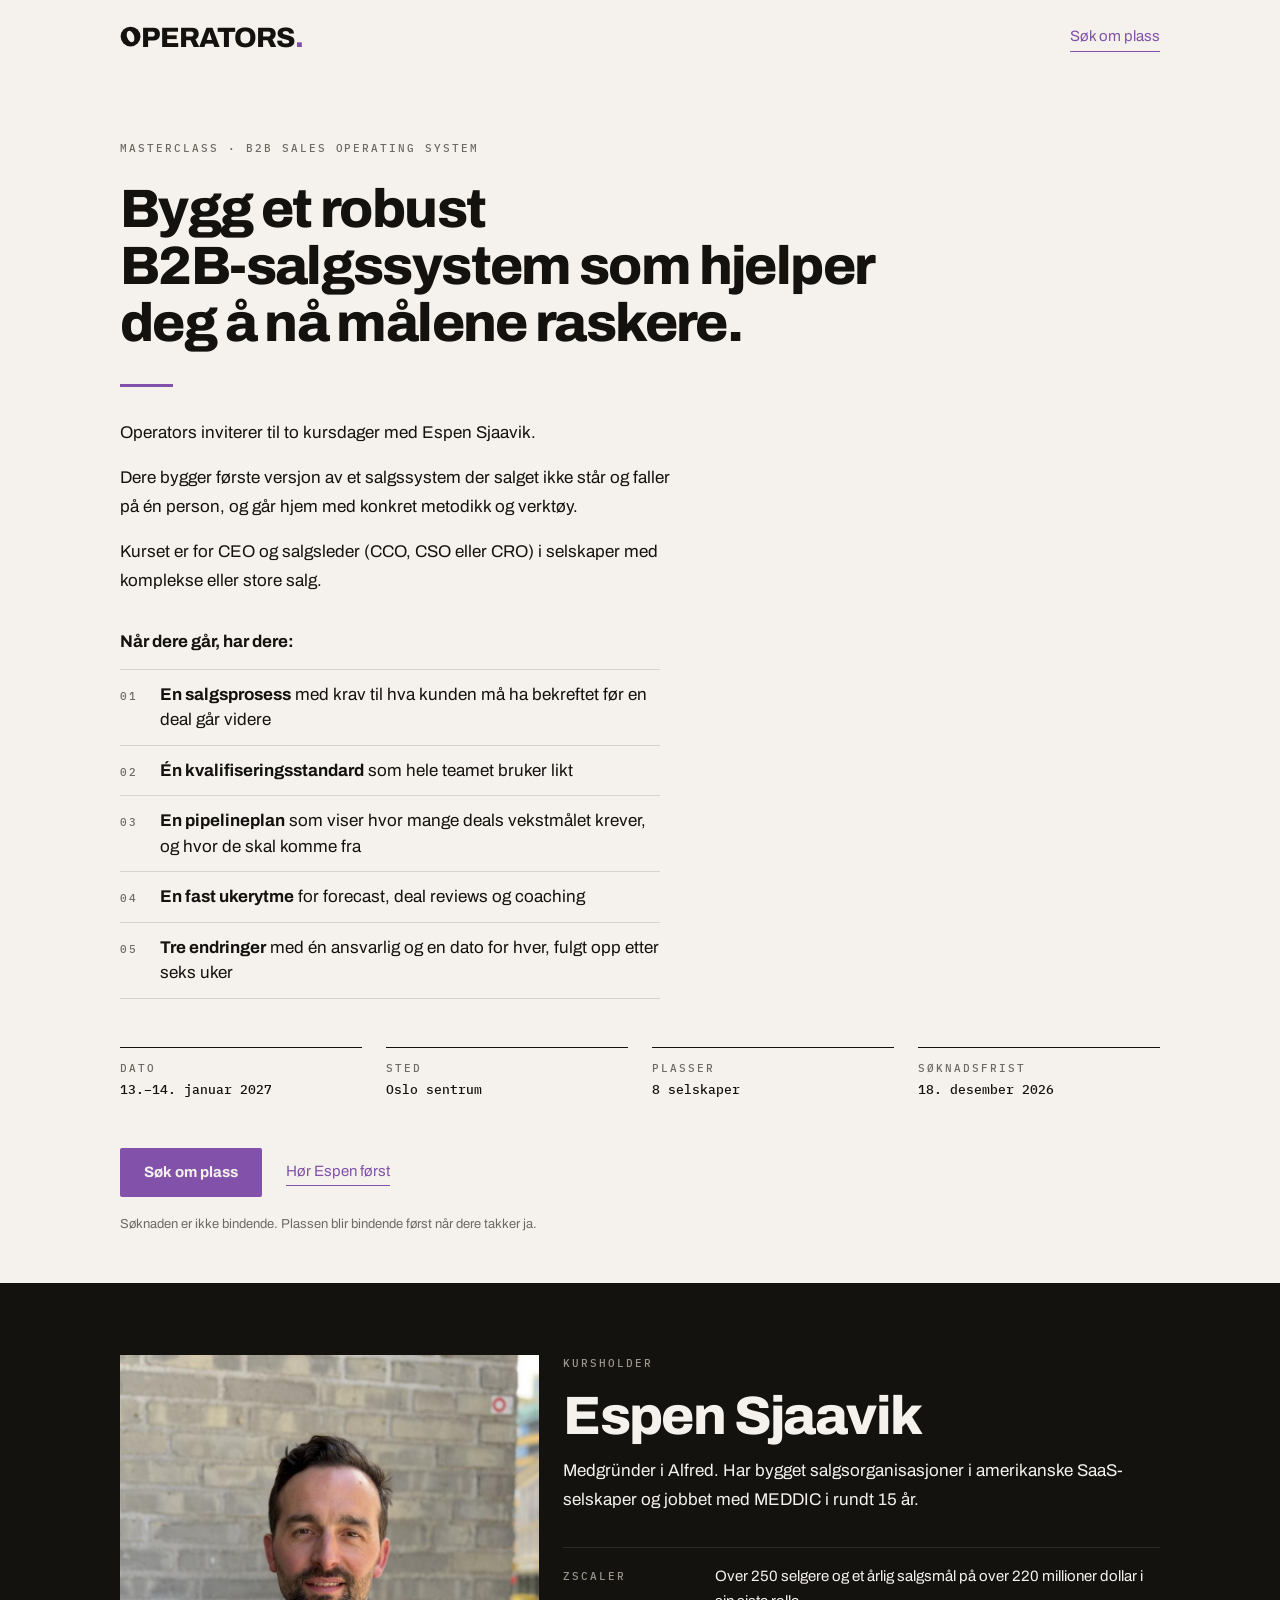
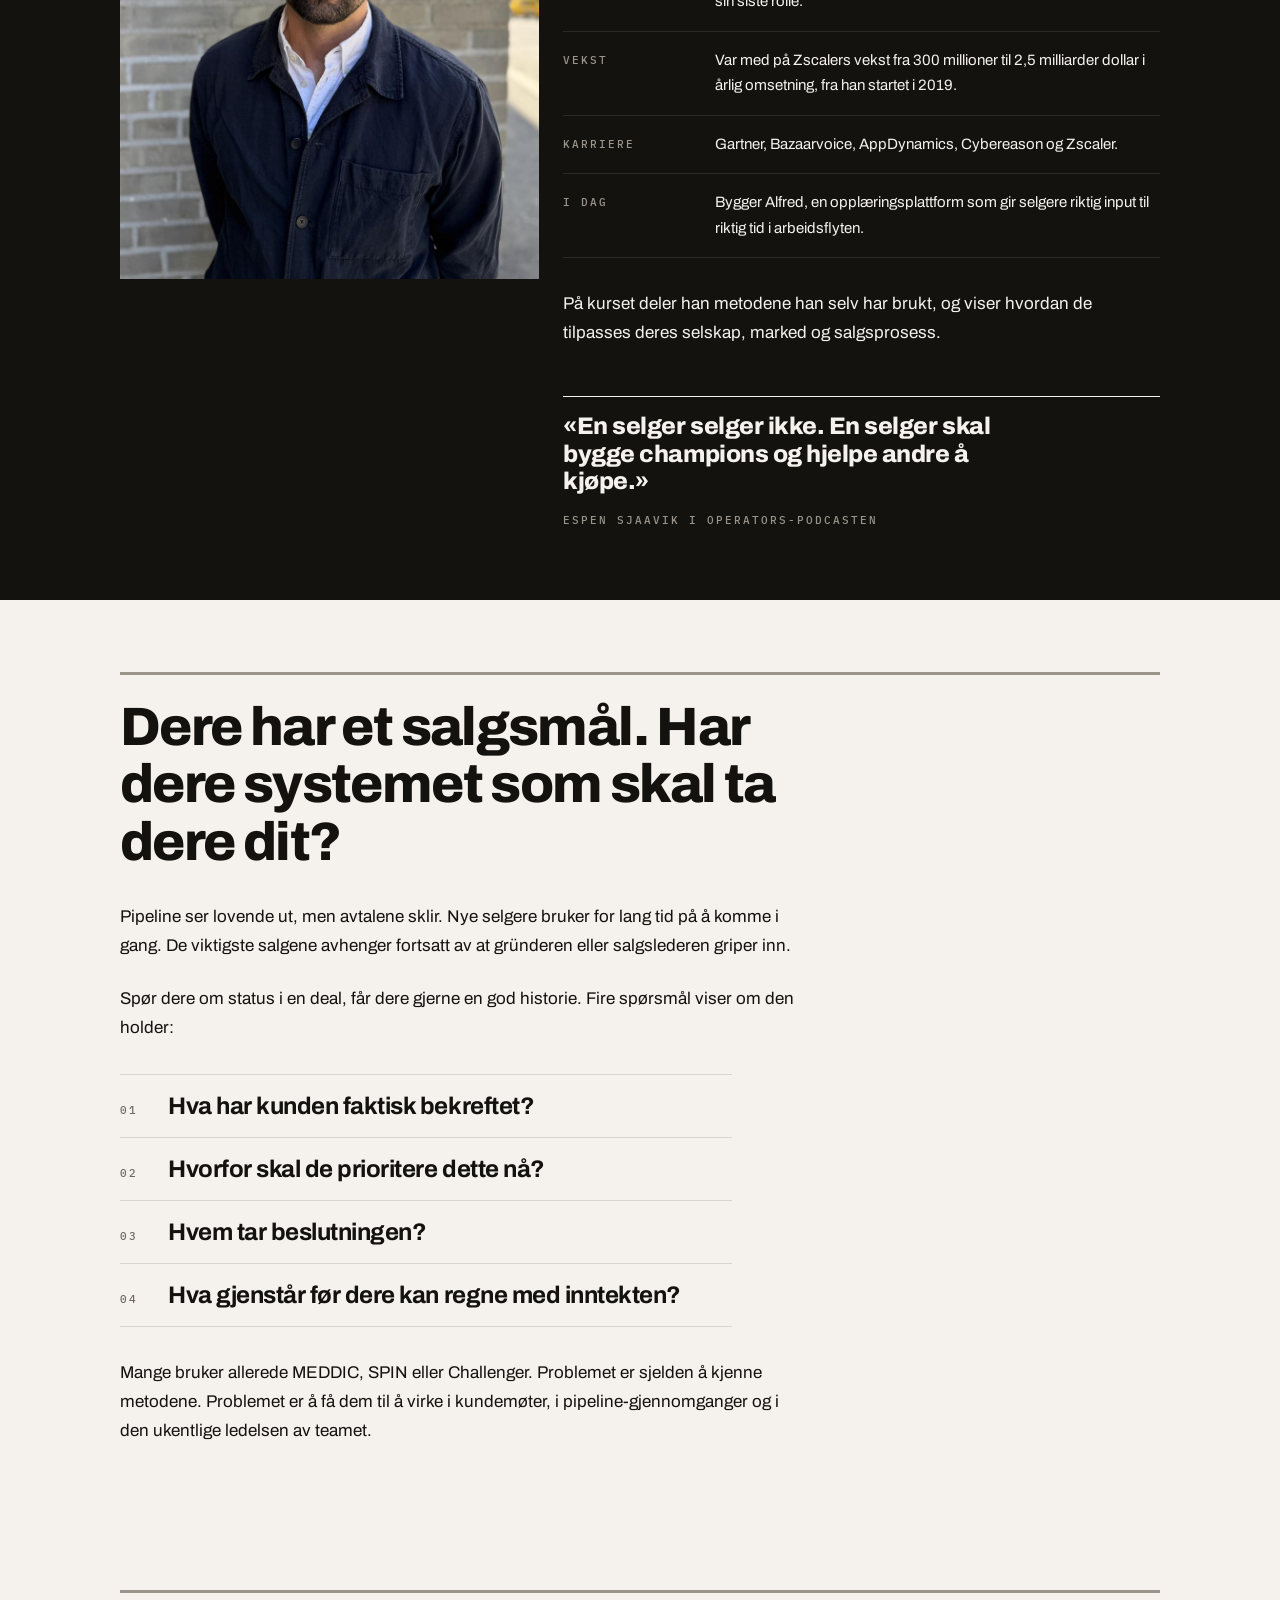
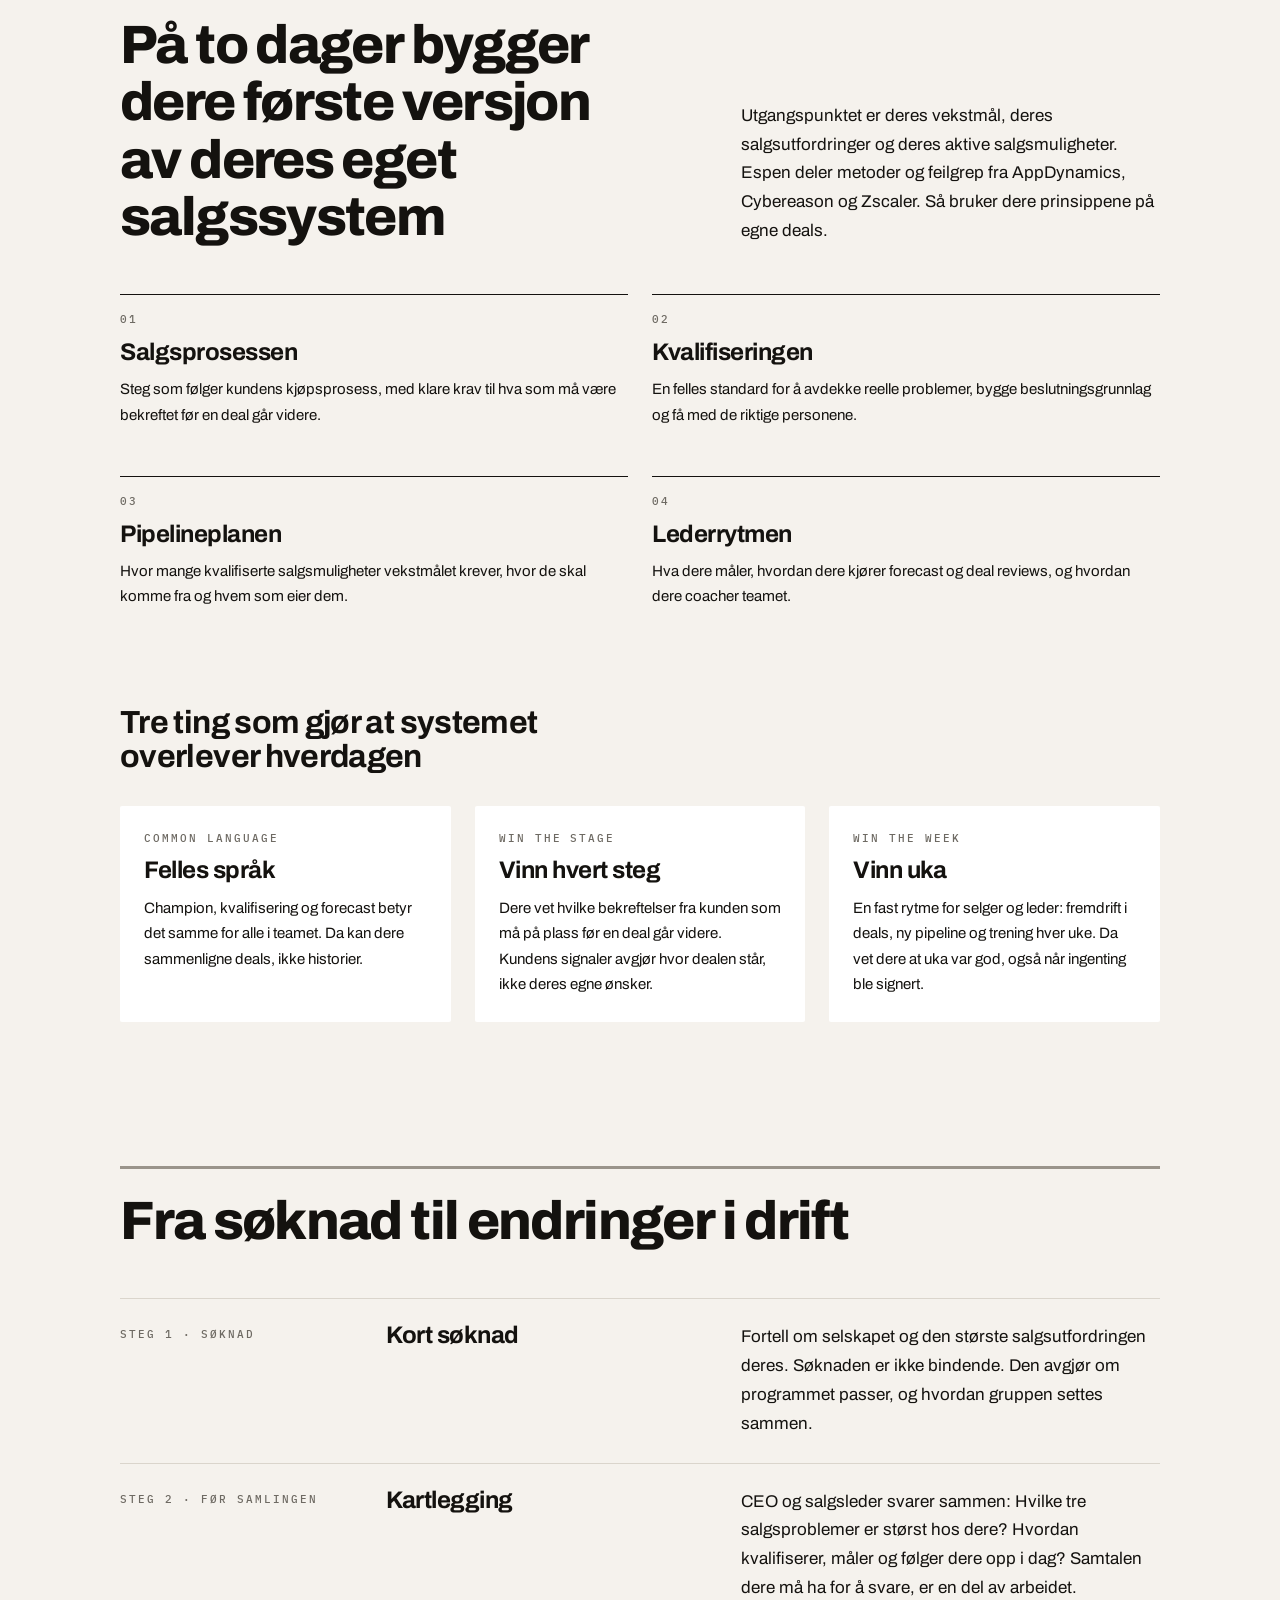
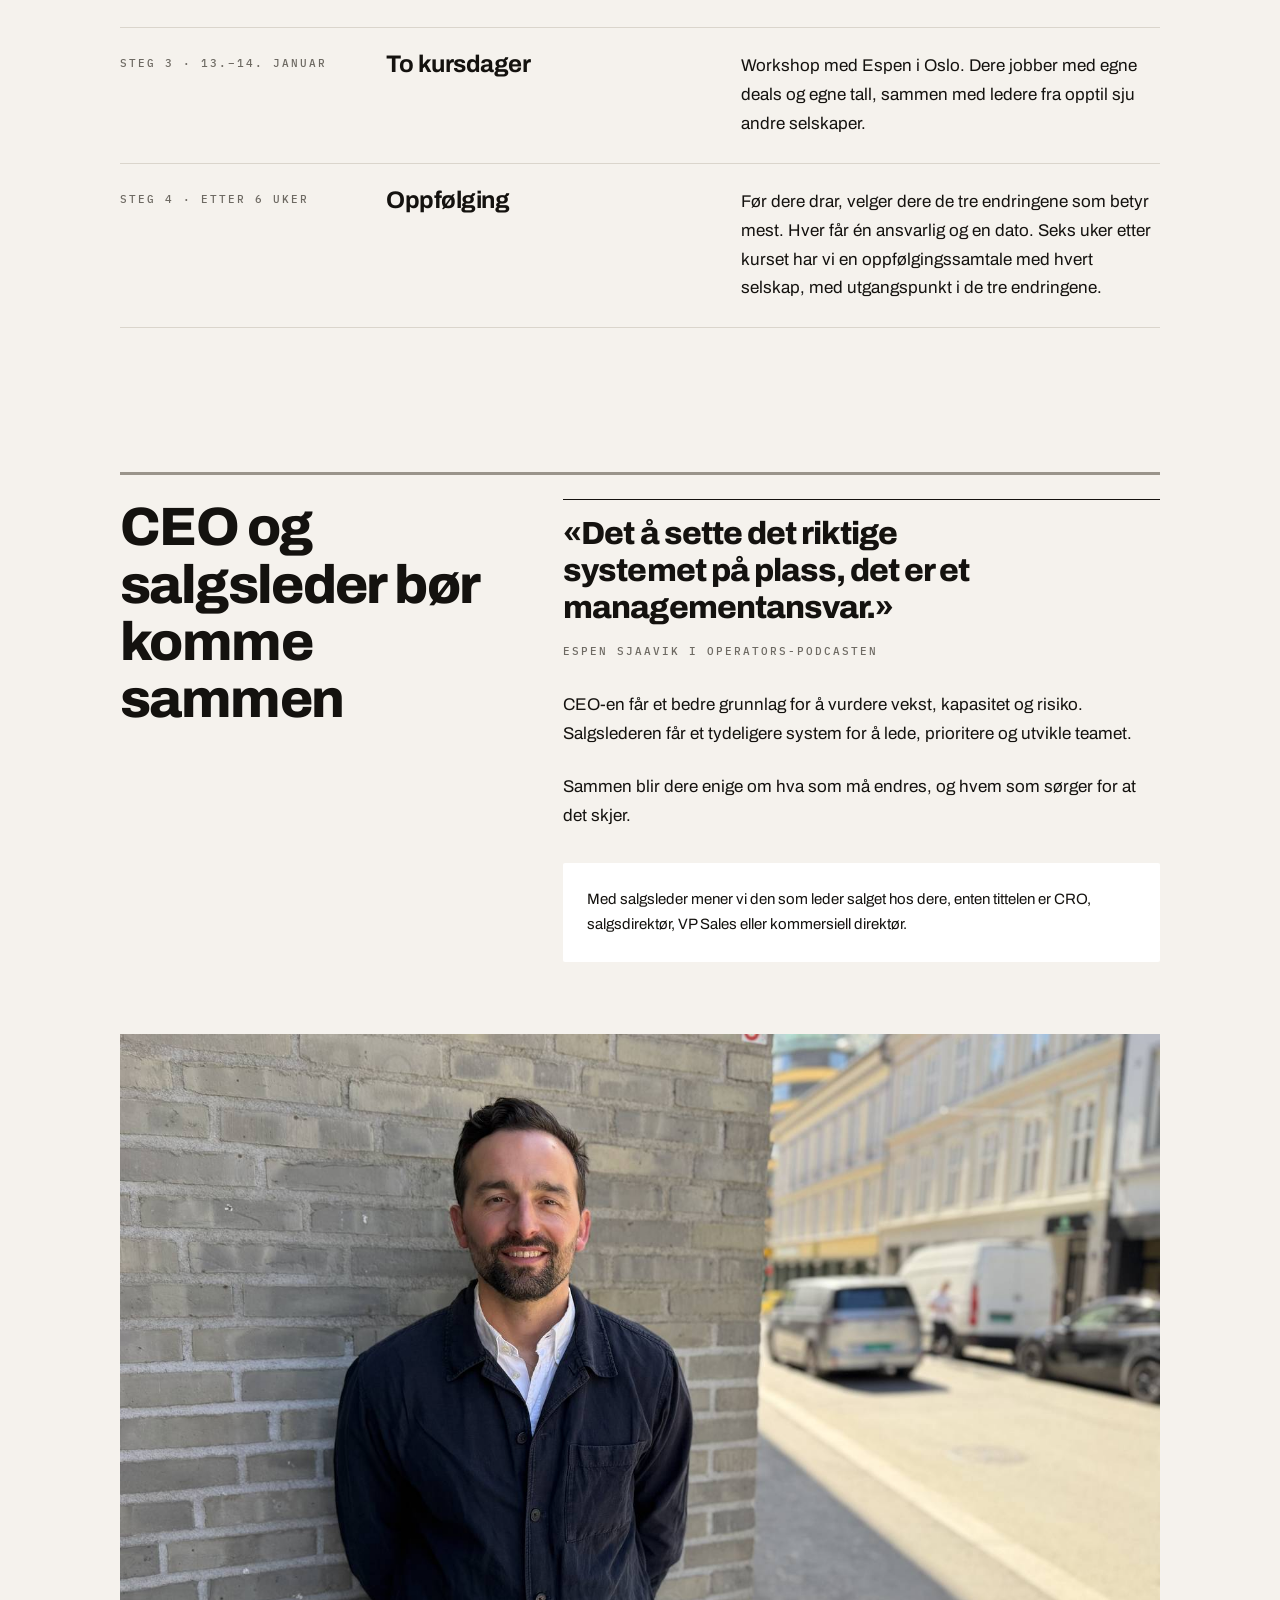
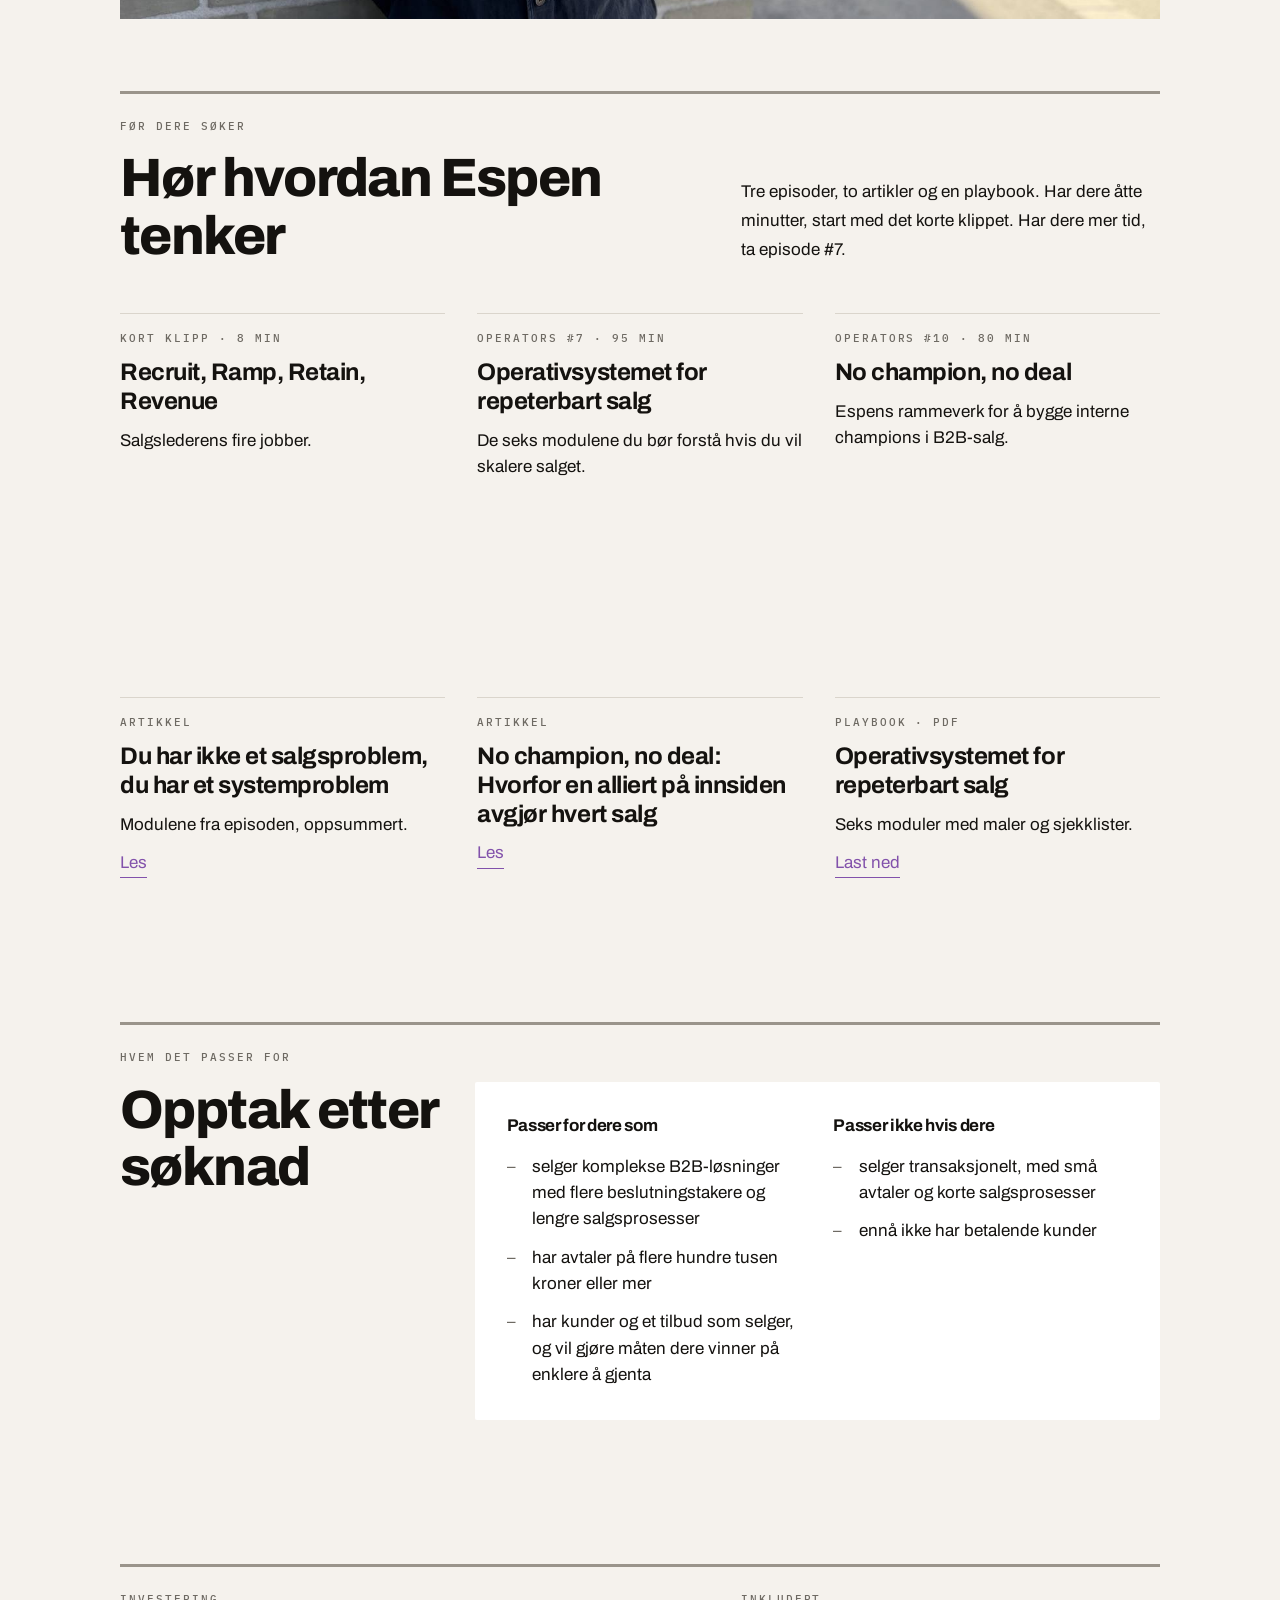
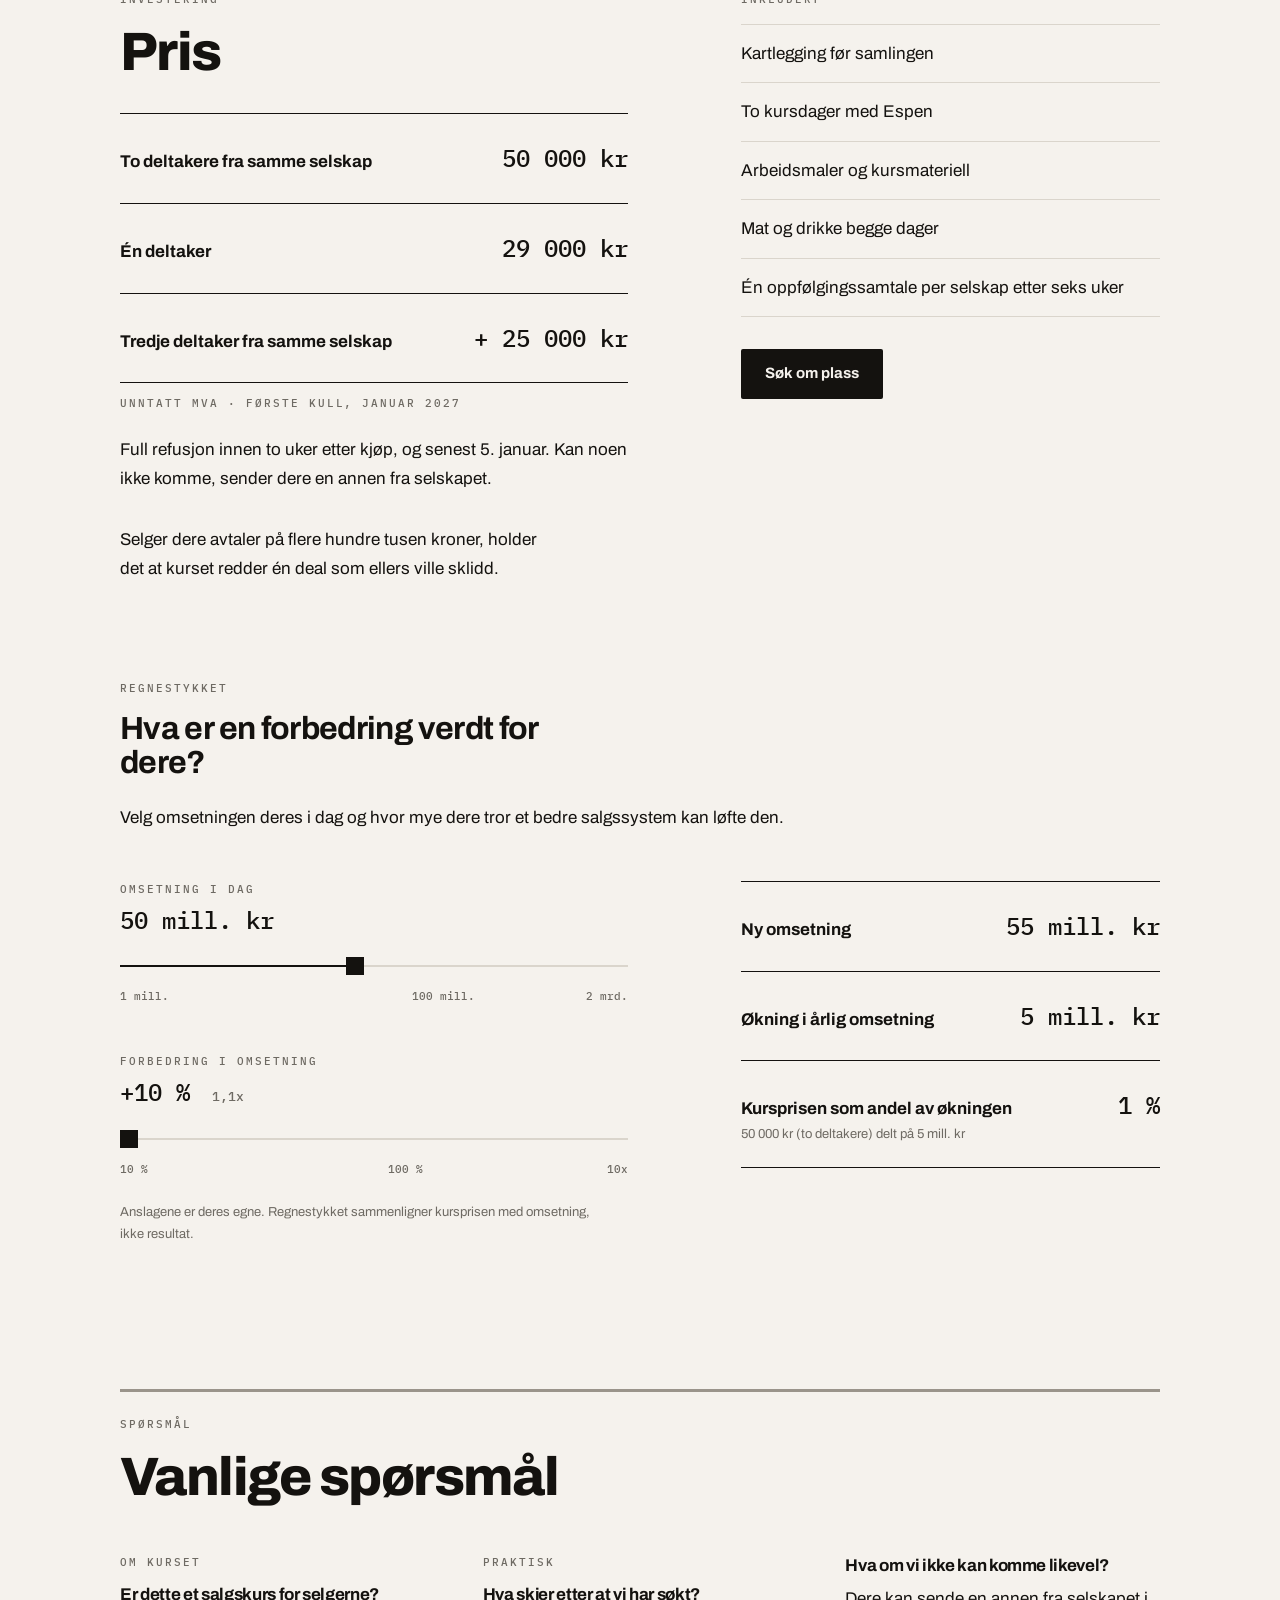
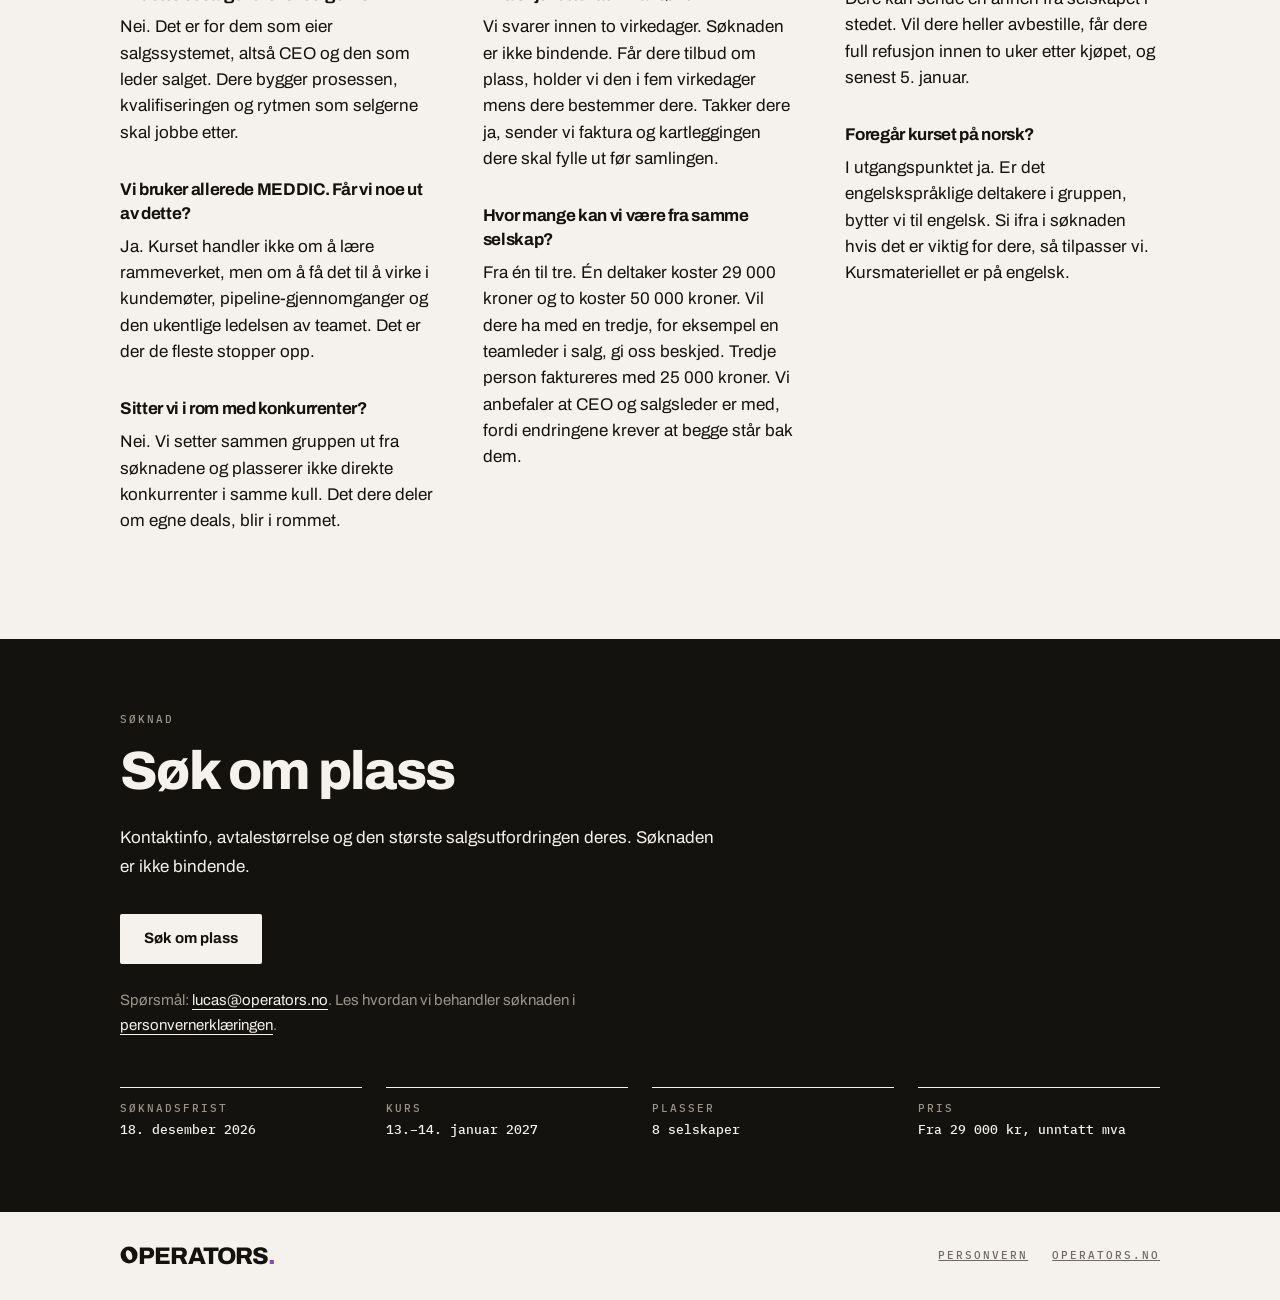
==== b2b-salg/index.html @ 75c9f1a2 "Espen-seksjonen rett etter heroen, bredt bilde før «Hør Espen» Bioen kommer nå rett etter intro og r" ====
<!doctype html>
<html lang="no">
<head>
<meta charset="utf-8">
<meta name="viewport" content="width=device-width, initial-scale=1">
<link rel="preload" href="/assets/fonts/archivo-latin-800-normal.woff2" as="font" type="font/woff2" crossorigin>
<link rel="preload" href="/assets/fonts/archivo-latin-400-normal.woff2" as="font" type="font/woff2" crossorigin>
<link rel="stylesheet" href="/assets/operators.css">
<link rel="icon" href="/assets/favicon.svg" type="image/svg+xml">
<title>B2B Sales Operating System · Operators</title>
<meta name="description" content="To kursdager med Espen Sjaavik for CEO og salgsleder. Dere går hjem med salgsprosess, kvalifisering, pipelineplan og lederrytme for deres eget selskap. 13.–14. januar 2027 i Oslo. Maks åtte selskaper.">
<link rel="canonical" href="https://kurs.operators.no/b2b-salg/">
<meta property="og:type" content="website">
<meta property="og:title" content="Bygg et robust B2B-salgssystem som hjelper deg å nå målene raskere">
<meta property="og:description" content="To kursdager med Espen Sjaavik for CEO og salgsleder. Dere går hjem med salgsprosess, kvalifisering, pipelineplan og lederrytme for deres eget selskap. 13.–14. januar 2027 i Oslo. Maks åtte selskaper.">
<meta property="og:url" content="https://kurs.operators.no/b2b-salg/">
<meta property="og:image" content="https://kurs.operators.no/assets/img/b2b-salg/espen-gate.jpg">
<meta property="og:locale" content="nb_NO">
<meta name="twitter:card" content="summary_large_image">
<script async src="https://tally.so/widgets/embed.js"></script>
</head>
<body>
<header class="site-head">
  <div class="wrap">
    <a class="op-logo" href="https://operators.no" aria-label="Operators">
      <svg viewBox="0 0 100 100" xmlns="http://www.w3.org/2000/svg" aria-hidden="true"><mask id="opO-h" maskUnits="userSpaceOnUse" x="0" y="0" width="100" height="100"><rect width="100" height="100" fill="#fff"/><ellipse cx="50" cy="50" rx="16.5" ry="28" fill="#000" transform="rotate(-20 50 50)"/></mask><circle cx="50" cy="50" r="47" fill="currentColor" mask="url(#opO-h)"/></svg>PERATORS<i class="op-dot">.</i>
    </a>
    <a class="op-link" href="https://tally.so/r/NpepgW" data-tally-open="NpepgW" data-tally-layout="modal" data-tally-width="640" data-tally-auto-close="0">Søk om plass</a>
  </div>
</header>

<main>

<!-- HERO -->
<section class="hero">
  <div class="wrap">
    <p class="op-label">Masterclass · B2B Sales Operating System</p>
    <h1 style="margin-top:var(--op-space-5)">Bygg et robust <span class="nowrap">B2B-salgssystem</span> som hjelper deg å nå målene raskere.</h1>
    <div class="op-rule" aria-hidden="true"></div>
    <div class="lede stack">
      <p>Operators inviterer til to kursdager med Espen Sjaavik.</p>
      <p>Dere bygger første versjon av et salgssystem der salget ikke står og faller på én person, og går hjem med konkret metodikk og verktøy.</p>
      <p>Kurset er for CEO og salgsleder (CCO, CSO eller CRO) i selskaper med komplekse eller store salg.</p>
    </div>

    <p class="outcomes-intro">Når dere går, har dere:</p>
    <ol class="outcomes">
      <li><span class="op-label">01</span><span><b>En salgsprosess</b> med krav til hva kunden må ha bekreftet før en deal går videre</span></li>
      <li><span class="op-label">02</span><span><b>Én kvalifiseringsstandard</b> som hele teamet bruker likt</span></li>
      <li><span class="op-label">03</span><span><b>En pipelineplan</b> som viser hvor mange deals vekstmålet krever, og hvor de skal komme fra</span></li>
      <li><span class="op-label">04</span><span><b>En fast ukerytme</b> for forecast, deal reviews og coaching</span></li>
      <li><span class="op-label">05</span><span><b>Tre endringer</b> med én ansvarlig og en dato for hver, fulgt opp etter seks uker</span></li>
    </ol>

    <div class="facts" role="list">
      <div class="fact" role="listitem"><div class="op-label">Dato</div><div class="v">13.–14. januar 2027</div></div>
      <div class="fact" role="listitem"><div class="op-label">Sted</div><div class="v">Oslo sentrum</div></div>
      <div class="fact" role="listitem"><div class="op-label">Plasser</div><div class="v">8 selskaper</div></div>
      <div class="fact" role="listitem"><div class="op-label">Søknadsfrist</div><div class="v">18. desember 2026</div></div>
    </div>

    <div class="cta-row">
      <a class="btn btn-primary" href="https://tally.so/r/NpepgW" data-tally-open="NpepgW" data-tally-layout="modal" data-tally-width="640" data-tally-auto-close="0">Søk om plass</a>
      <a class="op-link" href="#hor">Hør Espen først</a>
    </div>
    <p class="cta-note muted">Søknaden er ikke bindende. Plassen blir bindende først når dere takker ja.</p>
  </div>
</section>

<!-- ESPEN -->
<section class="section espen" data-theme="inverse" id="espen">
  <div class="wrap grid">
    <div class="span-5 espen-photo">
      <img src="/assets/img/b2b-salg/espen-portrett.jpg" loading="lazy" alt="Portrett av Espen Sjaavik" width="880" height="1100">
    </div>
    <div class="span-7">
      <p class="op-label">Kursholder</p>
      <h2 style="margin-top:var(--op-space-4)">Espen Sjaavik</h2>
      <p class="role">Medgründer i Alfred. Har bygget salgsorganisasjoner i amerikanske SaaS-selskaper og jobbet med MEDDIC i rundt 15 år.</p>
      <dl class="dl">
        <div><dt class="op-label">Zscaler</dt><dd>Over 250 selgere og et årlig salgsmål på over 220 millioner dollar i sin siste rolle.</dd></div>
        <div><dt class="op-label">Vekst</dt><dd>Var med på Zscalers vekst fra 300 millioner til 2,5 milliarder dollar i årlig omsetning, fra han startet i 2019.</dd></div>
        <div><dt class="op-label">Karriere</dt><dd>Gartner, Bazaarvoice, AppDynamics, Cybereason og Zscaler.</dd></div>
        <div><dt class="op-label">I dag</dt><dd>Bygger Alfred, en opplæringsplattform som gir selgere riktig input til riktig tid i arbeidsflyten.</dd></div>
      </dl>
      <p class="body-l" style="margin-top:var(--op-space-6)">På kurset deler han metodene han selv har brukt, og viser hvordan de tilpasses deres selskap, marked og salgsprosess.</p>
      <figure class="quote">
        <blockquote>«En selger selger ikke. En selger skal bygge champions og hjelpe andre å kjøpe.»</blockquote>
        <figcaption class="op-label">Espen Sjaavik i Operators-podcasten</figcaption>
      </figure>
    </div>
  </div>
</section>

<!-- PROBLEMET -->
<section class="section">
  <div class="wrap grid">
    <div class="span-8">
      <h2 class="h2">Dere har et salgsmål. Har dere systemet som skal ta dere dit?</h2>
      <div class="stack body-l" style="margin-top:var(--op-space-6)">
        <p>Pipeline ser lovende ut, men avtalene sklir. Nye selgere bruker for lang tid på å komme i gang. De viktigste salgene avhenger fortsatt av at gründeren eller salgslederen griper inn.</p>
        <p>Spør dere om status i en deal, får dere gjerne en god historie. Fire spørsmål viser om den holder:</p>
      </div>
      <ol class="questions">
        <li><span class="op-label">01</span><span>Hva har kunden faktisk bekreftet?</span></li>
        <li><span class="op-label">02</span><span>Hvorfor skal de prioritere dette nå?</span></li>
        <li><span class="op-label">03</span><span>Hvem tar beslutningen?</span></li>
        <li><span class="op-label">04</span><span>Hva gjenstår før dere kan regne med inntekten?</span></li>
      </ol>
      <p class="body-l">Mange bruker allerede MEDDIC, SPIN eller Challenger. Problemet er sjelden å kjenne metodene. Problemet er å få dem til å virke i kundemøter, i pipeline-gjennomganger og i den ukentlige ledelsen av teamet.</p>
    </div>
  </div>
</section>

<!-- HVA DERE BYGGER -->
<section class="section">
  <div class="wrap">
    <div class="section-head split">
      <h2 class="h2">På to dager bygger dere første versjon av deres eget salgssystem</h2>
      <p class="body-l">Utgangspunktet er deres vekstmål, deres salgsutfordringer og deres aktive salgsmuligheter. Espen deler metoder og feilgrep fra AppDynamics, Cybereason og Zscaler. Så bruker dere prinsippene på egne deals.</p>
    </div>

    <div class="tiles">
      <div class="tile">
        <p class="op-label">01</p>
        <h3>Salgsprosessen</h3>
        <p>Steg som følger kundens kjøpsprosess, med klare krav til hva som må være bekreftet før en deal går videre.</p>
      </div>
      <div class="tile">
        <p class="op-label">02</p>
        <h3>Kvalifiseringen</h3>
        <p>En felles standard for å avdekke reelle problemer, bygge beslutningsgrunnlag og få med de riktige personene.</p>
      </div>
      <div class="tile">
        <p class="op-label">03</p>
        <h3>Pipelineplanen</h3>
        <p>Hvor mange kvalifiserte salgsmuligheter vekstmålet krever, hvor de skal komme fra og hvem som eier dem.</p>
      </div>
      <div class="tile">
        <p class="op-label">04</p>
        <h3>Lederrytmen</h3>
        <p>Hva dere måler, hvordan dere kjører forecast og deal reviews, og hvordan dere coacher teamet.</p>
      </div>
    </div>

    <div class="pillars-head">
      <h2 class="h2">Tre ting som gjør at systemet overlever hverdagen</h2>
    </div>
    <div class="pillars">
      <div class="pillar">
        <p class="op-label">Common language</p>
        <h3>Felles språk</h3>
        <p>Champion, kvalifisering og forecast betyr det samme for alle i teamet. Da kan dere sammenligne deals, ikke historier.</p>
      </div>
      <div class="pillar">
        <p class="op-label">Win the stage</p>
        <h3>Vinn hvert steg</h3>
        <p>Dere vet hvilke bekreftelser fra kunden som må på plass før en deal går videre. Kundens signaler avgjør hvor dealen står, ikke deres egne ønsker.</p>
      </div>
      <div class="pillar">
        <p class="op-label">Win the week</p>
        <h3>Vinn uka</h3>
        <p>En fast rytme for selger og leder: fremdrift i deals, ny pipeline og trening hver uke. Da vet dere at uka var god, også når ingenting ble signert.</p>
      </div>
    </div>
  </div>
</section>

<!-- SLIK FOREGÅR DET -->
<section class="section">
  <div class="wrap">
    <div class="section-head">
      <h2 class="h2">Fra søknad til endringer i drift</h2>
    </div>
    <ol class="steps">
      <li>
        <span class="op-label">Steg 1 · Søknad</span>
        <h3>Kort søknad</h3>
        <p class="body-l">Fortell om selskapet og den største salgsutfordringen deres. Søknaden er ikke bindende. Den avgjør om programmet passer, og hvordan gruppen settes sammen.</p>
      </li>
      <li>
        <span class="op-label">Steg 2 · Før samlingen</span>
        <h3>Kartlegging</h3>
        <p class="body-l">CEO og salgsleder svarer sammen: Hvilke tre salgsproblemer er størst hos dere? Hvordan kvalifiserer, måler og følger dere opp i dag? Samtalen dere må ha for å svare, er en del av arbeidet.</p>
      </li>
      <li>
        <span class="op-label">Steg 3 · 13.–14. januar</span>
        <h3>To kursdager</h3>
        <p class="body-l">Workshop med Espen i Oslo. Dere jobber med egne deals og egne tall, sammen med ledere fra opptil sju andre selskaper.</p>
      </li>
      <li>
        <span class="op-label">Steg 4 · Etter 6 uker</span>
        <h3>Oppfølging</h3>
        <p class="body-l">Før dere drar, velger dere de tre endringene som betyr mest. Hver får én ansvarlig og en dato. Seks uker etter kurset har vi en oppfølgingssamtale med hvert selskap, med utgangspunkt i de tre endringene.</p>
      </li>
    </ol>
  </div>
</section>

<!-- CEO OG SALGSLEDER -->
<section class="section">
  <div class="wrap grid">
    <div class="span-5">
      <h2 class="h2">CEO og salgsleder bør komme sammen</h2>
    </div>
    <div class="span-7">
      <figure class="quote">
        <blockquote>«Det å sette det riktige systemet på plass, det er et managementansvar.»</blockquote>
        <figcaption class="op-label">Espen Sjaavik i Operators-podcasten</figcaption>
      </figure>
      <div class="stack body-l" style="margin-top:var(--op-space-6)">
        <p>CEO-en får et bedre grunnlag for å vurdere vekst, kapasitet og risiko. Salgslederen får et tydeligere system for å lede, prioritere og utvikle teamet.</p>
        <p>Sammen blir dere enige om hva som må endres, og hvem som sørger for at det skjer.</p>
      </div>
      <p class="note">Med salgsleder mener vi den som leder salget hos dere, enten tittelen er CRO, salgsdirektør, VP Sales eller kommersiell direktør.</p>
    </div>
  </div>
</section>

<figure class="photo-band">
  <div class="wrap"><img src="/assets/img/b2b-salg/espen-gate.jpg" alt="Espen Sjaavik" width="1600" height="900"></div>
</figure>

<!-- HØR ESPEN -->
<section class="section" id="hor">
  <div class="wrap">
    <div class="section-head split">
      <p class="op-label">Før dere søker</p>
      <h2 class="h2">Hør hvordan Espen tenker</h2>
      <p class="body-l">Tre episoder, to artikler og en playbook. Har dere åtte minutter, start med det korte klippet. Har dere mer tid, ta episode #7.</p>
    </div>
    <ul class="cards">
      <li class="card">
        <p class="op-label">Kort klipp · 8 min</p>
        <h3>Recruit, Ramp, Retain, Revenue</h3>
        <p>Salgslederens fire jobber.</p>
        <div class="player">
          <iframe src="https://open.spotify.com/embed/episode/30EzhRr43DfO1WSYfFAruh?utm_source=generator&amp;theme=0" width="100%" height="152" frameborder="0" allow="autoplay; clipboard-write; encrypted-media; fullscreen; picture-in-picture" loading="lazy" title="Spotify-avspiller: Recruit, Ramp, Retain, Revenue"></iframe>
        </div>
      </li>
      <li class="card">
        <p class="op-label">Operators #7 · 95 min</p>
        <h3>Operativsystemet for repeterbart salg</h3>
        <p>De seks modulene du bør forstå hvis du vil skalere salget.</p>
        <div class="player">
          <iframe src="https://open.spotify.com/embed/episode/2vmmyCBXLzyd8c555MQ7Wo?utm_source=generator&amp;theme=0" width="100%" height="152" frameborder="0" allow="autoplay; clipboard-write; encrypted-media; fullscreen; picture-in-picture" loading="lazy" title="Spotify-avspiller: Operativsystemet for repeterbart salg"></iframe>
        </div>
      </li>
      <li class="card">
        <p class="op-label">Operators #10 · 80 min</p>
        <h3>No champion, no deal</h3>
        <p>Espens rammeverk for å bygge interne champions i B2B-salg.</p>
        <div class="player">
          <iframe src="https://open.spotify.com/embed/episode/0iq3wydethNPc8ojNbWYT8?utm_source=generator&amp;theme=0" width="100%" height="152" frameborder="0" allow="autoplay; clipboard-write; encrypted-media; fullscreen; picture-in-picture" loading="lazy" title="Spotify-avspiller: No champion, no deal"></iframe>
        </div>
      </li>
      <li class="card">
        <p class="op-label">Artikkel</p>
        <h3>Du har ikke et salgsproblem, du har et systemproblem</h3>
        <p>Modulene fra episoden, oppsummert.</p>
        <p class="card-links"><a class="op-link" href="https://operators.no/p/du-har-ikke-et-salgsproblem-du-har-et-systemproblem" target="_blank" rel="noopener">Les</a></p>
      </li>
      <li class="card">
        <p class="op-label">Artikkel</p>
        <h3>No champion, no deal: Hvorfor en alliert på innsiden avgjør hvert salg</h3>
        <p class="card-links"><a class="op-link" href="https://operators.no/p/no-champion-no-deal-hvorfor-en-alliert-p-innsiden-avgj-r-hvert-salg" target="_blank" rel="noopener">Les</a></p>
      </li>
      <li class="card">
        <p class="op-label">Playbook · PDF</p>
        <h3>Operativsystemet for repeterbart salg</h3>
        <p>Seks moduler med maler og sjekklister.</p>
        <p class="card-links"><a class="op-link" href="https://operators.no/p/repeterbart-salg" target="_blank" rel="noopener">Last ned</a></p>
      </li>
    </ul>
  </div>
</section>

<!-- HVEM DET PASSER FOR -->
<section class="section fit">
  <div class="wrap grid">
    <p class="op-label span-12">Hvem det passer for</p>
    <h2 class="h2 span-4">Opptak etter søknad</h2>
    <div class="fit-card span-8">
      <div>
        <h3>Passer for dere som</h3>
        <ul class="dash">
        <li>selger komplekse B2B-løsninger med flere beslutningstakere og lengre salgsprosesser</li>
        <li>har avtaler på flere hundre tusen kroner eller mer</li>
        <li>har kunder og et tilbud som selger, og vil gjøre måten dere vinner på enklere å gjenta</li>
        </ul>
      </div>
      <div>
        <h3>Passer ikke hvis dere</h3>
        <ul class="dash">
        <li>selger transaksjonelt, med små avtaler og korte salgsprosesser</li>
        <li>ennå ikke har betalende kunder</li>
        </ul>
      </div>
    </div>
  </div>
</section>

<!-- INVESTERING -->
<section class="section">
  <div class="wrap grid">
    <div class="span-6">
      <p class="op-label">Investering</p>
      <h2 class="h2">Pris</h2>
      <div class="prices">
        <div class="price"><span class="who">To deltakere fra samme selskap</span><span class="amt">50 000 kr</span></div>
        <div class="price"><span class="who">Én deltaker</span><span class="amt">29 000 kr</span></div>
        <div class="price"><span class="who">Tredje deltaker fra samme selskap</span><span class="amt">+ 25 000 kr</span></div>
      </div>
      <p class="op-label validity">Unntatt mva · Første kull, januar 2027</p>
      <p class="body-l" style="margin-top:var(--op-space-5)">Full refusjon innen to uker etter kjøp, og senest 5. januar. Kan noen ikke komme, sender dere en annen fra selskapet.</p>
      <p class="roi">Selger dere avtaler på flere hundre tusen kroner, holder det at kurset redder én deal som ellers ville sklidd.</p>
    </div>
    <div class="col-right">
      <p class="op-label" style="margin-bottom:var(--op-space-4)">Inkludert</p>
      <ul class="rows">
        <li>Kartlegging før samlingen</li>
        <li>To kursdager med Espen</li>
        <li>Arbeidsmaler og kursmateriell</li>
        <li>Mat og drikke begge dager</li>
        <li>Én oppfølgingssamtale per selskap etter seks uker</li>
      </ul>
      <div style="margin-top:var(--op-space-6)"><a class="btn btn-ink" href="https://tally.so/r/NpepgW" data-tally-open="NpepgW" data-tally-layout="modal" data-tally-width="640" data-tally-auto-close="0">Søk om plass</a></div>
    </div>

    <!-- Regnestykket: alt regnes i nettleseren, ingenting lagres eller sendes -->
    <div class="span-12 calc" id="regnestykket">
      <div class="calc-head">
        <p class="op-label">Regnestykket</p>
        <h3 class="h2">Hva er en forbedring verdt for dere?</h3>
        <p class="body-l">Velg omsetningen deres i dag og hvor mye dere tror et bedre salgssystem kan løfte den.</p>
      </div>
      <div class="calc-body">
        <div class="calc-in">
          <div class="slider">
            <label class="op-label" for="calc-rev">Omsetning i dag</label>
            <p class="slider-val"><span id="calc-rev-v">50 mill. kr</span></p>
            <input type="range" id="calc-rev" min="0" max="26" step="1" value="12" aria-valuetext="50 millioner kroner" style="--f:.4615">
            <div class="ticks" aria-hidden="true"><span>1 mill.</span><span style="--f:.5769">100 mill.</span><span class="end">2 mrd.</span></div>
          </div>
          <div class="slider">
            <label class="op-label" for="calc-lift">Forbedring i omsetning</label>
            <p class="slider-val"><span id="calc-lift-v">+10&nbsp;%</span> <span class="slider-sub" id="calc-lift-s">1,1x</span></p>
            <input type="range" id="calc-lift" min="0" max="17" step="1" value="0" aria-valuetext="pluss 10 prosent" style="--f:0">
            <div class="ticks" aria-hidden="true"><span>10 %</span><span style="--f:.5294">100 %</span><span class="end">10x</span></div>
          </div>
        </div>
        <dl class="calc-out">
          <div><dt>Ny omsetning</dt><dd id="calc-new">55 mill. kr</dd></div>
          <div><dt>Økning i årlig omsetning</dt><dd id="calc-gain">5 mill. kr</dd></div>
          <div><dt>Kursprisen som andel av økningen<span class="calc-sub" id="calc-share-s">50 000 kr (to deltakere) delt på 5 mill. kr</span></dt><dd id="calc-share">1&nbsp;%</dd></div>
        </dl>
      </div>
      <p class="calc-note muted">Anslagene er deres egne. Regnestykket sammenligner kursprisen med omsetning, ikke resultat.</p>
    </div>
  </div>
</section>

<!-- SPØRSMÅL -->
<section class="section faq">
  <div class="wrap">
    <div class="section-head">
      <p class="op-label">Spørsmål</p>
      <h2 class="h2">Vanlige spørsmål</h2>
    </div>
    <div class="faq-cols">
      <p class="op-label faq-group">Om kurset</p>
      <div class="qa">
        <h3>Er dette et salgskurs for selgerne?</h3>
        <p>Nei. Det er for dem som eier salgssystemet, altså CEO og den som leder salget. Dere bygger prosessen, kvalifiseringen og rytmen som selgerne skal jobbe etter.</p>
      </div>
      <div class="qa">
        <h3>Vi bruker allerede MEDDIC. Får vi noe ut av dette?</h3>
        <p>Ja. Kurset handler ikke om å lære rammeverket, men om å få det til å virke i kundemøter, pipeline-gjennomganger og den ukentlige ledelsen av teamet. Det er der de fleste stopper opp.</p>
      </div>
      <div class="qa">
        <h3>Sitter vi i rom med konkurrenter?</h3>
        <p>Nei. Vi setter sammen gruppen ut fra søknadene og plasserer ikke direkte konkurrenter i samme kull. Det dere deler om egne deals, blir i rommet.</p>
      </div>
      <p class="op-label faq-group">Praktisk</p>
      <div class="qa">
        <h3>Hva skjer etter at vi har søkt?</h3>
        <p>Vi svarer innen to virkedager. Søknaden er ikke bindende. Får dere tilbud om plass, holder vi den i fem virkedager mens dere bestemmer dere. Takker dere ja, sender vi faktura og kartleggingen dere skal fylle ut før samlingen.</p>
      </div>
      <div class="qa">
        <h3>Hvor mange kan vi være fra samme selskap?</h3>
        <p>Fra én til tre. Én deltaker koster 29 000 kroner og to koster 50 000 kroner. Vil dere ha med en tredje, for eksempel en teamleder i salg, gi oss beskjed. Tredje person faktureres med 25 000 kroner. Vi anbefaler at CEO og salgsleder er med, fordi endringene krever at begge står bak dem.</p>
      </div>
      <div class="qa">
        <h3>Hva om vi ikke kan komme likevel?</h3>
        <p>Dere kan sende en annen fra selskapet i stedet. Vil dere heller avbestille, får dere full refusjon innen to uker etter kjøpet, og senest 5. januar.</p>
      </div>
      <div class="qa">
        <h3>Foregår kurset på norsk?</h3>
        <p>I utgangspunktet ja. Er det engelskspråklige deltakere i gruppen, bytter vi til engelsk. Si ifra i søknaden hvis det er viktig for dere, så tilpasser vi. Kursmateriellet er på engelsk.</p>
      </div>
    </div>
  </div>
</section>

<!-- SØK -->
<section class="section apply" data-theme="inverse" id="sok">
  <div class="wrap grid">
    <div class="span-7">
      <p class="op-label">Søknad</p>
      <h2 style="margin-top:var(--op-space-4)">Søk om plass</h2>
      <p class="body-l" style="margin-top:var(--op-space-5)">Kontaktinfo, avtalestørrelse og den største salgsutfordringen deres. Søknaden er ikke bindende.</p>
      <div style="margin-top:var(--op-space-6)">
        <a class="btn btn-paper" href="https://tally.so/r/NpepgW" data-tally-open="NpepgW" data-tally-layout="modal" data-tally-width="640" data-tally-auto-close="0">Søk om plass</a>
      </div>
      <p class="contact muted">Spørsmål: <a class="op-link" href="mailto:lucas@operators.no">lucas@operators.no</a>. Les hvordan vi behandler søknaden i <a class="op-link" href="/personvern/">personvernerklæringen</a>.</p>
    </div>
    <div class="span-12">
      <div class="facts" role="list">
        <div class="fact" role="listitem"><div class="op-label">Søknadsfrist</div><div class="v">18. desember 2026</div></div>
        <div class="fact" role="listitem"><div class="op-label">Kurs</div><div class="v">13.–14. januar 2027</div></div>
        <div class="fact" role="listitem"><div class="op-label">Plasser</div><div class="v">8 selskaper</div></div>
        <div class="fact" role="listitem"><div class="op-label">Pris</div><div class="v">Fra 29 000 kr, unntatt mva</div></div>
      </div>
    </div>
  </div>
</section>

</main>

<footer class="site-foot">
  <div class="wrap">
    <a class="op-logo" href="https://operators.no" aria-label="Operators">
      <svg viewBox="0 0 100 100" xmlns="http://www.w3.org/2000/svg" aria-hidden="true"><mask id="opO-f" maskUnits="userSpaceOnUse" x="0" y="0" width="100" height="100"><rect width="100" height="100" fill="#fff"/><ellipse cx="50" cy="50" rx="16.5" ry="28" fill="#000" transform="rotate(-20 50 50)"/></mask><circle cx="50" cy="50" r="47" fill="currentColor" mask="url(#opO-f)"/></svg>PERATORS<i class="op-dot">.</i>
    </a>
    <span class="foot-links"><a class="op-label" href="/personvern/">Personvern</a><a class="op-label" href="https://operators.no">operators.no</a></span>
  </div>
</footer>
<script>
/* Regnestykket. Trinnene er ikke lineære, så glideren styrer en indeks. */
(function(){
  var REV=[1,2,3,4,5,7.5,10,15,20,25,30,40,50,60,75,100,125,150,200,250,300,400,500,750,1000,1500,2000]; /* mill. kr */
  var LIFT=[10,20,30,40,50,60,70,80,90,100,200,300,400,500,600,700,800,900]; /* prosent økning: 200 = 3x */
  var PRICE=50000; /* to deltakere */
  var NB=' ';
  var rev=document.getElementById('calc-rev'), lift=document.getElementById('calc-lift');
  if(!rev||!lift||!window.Intl) return;
  function n(v,opt){return new Intl.NumberFormat('nb-NO',opt).format(v)}
  function kr(v){
    if(v>=1e9) return n(v/1e9,{maximumFractionDigits:2})+NB+'mrd. kr';
    if(v>=1e6) return n(v/1e6,{maximumFractionDigits:v<1e7?2:1})+NB+'mill. kr';
    return n(Math.round(v/1000)*1000,{maximumFractionDigits:0})+NB+'kr';
  }
  function set(id,t){document.getElementById(id).textContent=t}
  function fill(el){el.style.setProperty('--f',(el.value/el.max).toFixed(4))}
  function update(){
    var r=REV[rev.value], p=LIFT[lift.value], m=1+p/100, base=r*1e6;
    set('calc-rev-v',kr(base));
    rev.setAttribute('aria-valuetext', r>=1000 ? n(r/1000,{maximumFractionDigits:1})+' milliarder kroner' : n(r,{maximumFractionDigits:1})+' millioner kroner');
    if(p<=100){
      set('calc-lift-v','+'+p+NB+'%'); set('calc-lift-s',n(m,{maximumFractionDigits:2})+'x');
      lift.setAttribute('aria-valuetext','pluss '+p+' prosent');
    }else{
      set('calc-lift-v',m+'x'); set('calc-lift-s','+'+p+NB+'%');
      lift.setAttribute('aria-valuetext',m+' ganger dagens omsetning');
    }
    var gain=base*p/100;
    set('calc-new',kr(base*m));
    set('calc-gain',kr(gain));
    set('calc-share',n(PRICE/gain*100,{maximumSignificantDigits:2})+NB+'%');
    set('calc-share-s',kr(PRICE)+' (to deltakere) delt på '+kr(gain));
    fill(rev); fill(lift);
  }
  rev.addEventListener('input',update); lift.addEventListener('input',update);
  update();
})();
</script>
</body>
</html>
---- assets/operators.css ----
/* Operators kurs · felles stilark
   Kilde for tokens: operators-tokens-purple.css v3.2. Én lilla. Ingen hex i komponentene.
   Fonter er selvhostet (SIL OFL 1.1), se /assets/fonts. */

@font-face{font-family:'Archivo';font-style:normal;font-weight:400;font-display:swap;src:url('/assets/fonts/archivo-latin-400-normal.woff2') format('woff2')}
@font-face{font-family:'Archivo';font-style:normal;font-weight:700;font-display:swap;src:url('/assets/fonts/archivo-latin-700-normal.woff2') format('woff2')}
@font-face{font-family:'Archivo';font-style:normal;font-weight:800;font-display:swap;src:url('/assets/fonts/archivo-latin-800-normal.woff2') format('woff2')}
@font-face{font-family:'IBM Plex Mono';font-style:normal;font-weight:500;font-display:swap;src:url('/assets/fonts/ibm-plex-mono-latin-500-normal.woff2') format('woff2')}
:root{
  --op-accent:#8252AB;
  --op-ink:#14120F; --op-paper:#F5F2ED;
  --op-grey-800:#2E2B26; --op-grey-700:#3A3630; --op-grey-600:#6E6A63;
  --op-grey-400:#9A948B; --op-grey-200:#DAD5CC; --op-white:#FFFFFF;
  --op-surface:var(--op-paper); --op-surface-raised:var(--op-white); --op-surface-inverse:var(--op-ink);
  --op-text:var(--op-ink); --op-text-muted:var(--op-grey-600); --op-text-accent:var(--op-accent);
  --op-text-inverse:var(--op-paper); --op-border:var(--op-grey-200); --op-focus:var(--op-accent);
  --op-action:var(--op-accent); --op-action-label:var(--op-paper);
  --op-action-hover:var(--op-ink); --op-action-hover-label:var(--op-paper);
  --op-mark:var(--op-ink); --op-mark-dot:var(--op-accent);
  --op-font:'Archivo','Helvetica Neue',Arial,sans-serif;
  --op-font-mono:'IBM Plex Mono',ui-monospace,SFMono-Regular,monospace;
  --op-size-display-xl:clamp(2.375rem,1.35rem + 4.4vw,3.375rem);
  --op-size-display-l:clamp(1.75rem,1.3rem + 1.9vw,2rem);
  --op-size-display-m:clamp(1.375rem,1.15rem + 1vw,1.5rem);
  --op-size-heading:1.0625rem; --op-size-body-l:1.0625rem; --op-size-body:.9375rem;
  --op-size-caption:.8125rem; --op-size-label:.6875rem;
  --op-leading-display:1.06; --op-leading-body:1.7;
  --op-track-display:-.03em; --op-track-heading:-.02em; --op-track-label:.18em;
  --op-weight-regular:400; --op-weight-medium:500; --op-weight-bold:700; --op-weight-black:800;
  --op-space-1:.25rem; --op-space-2:.5rem; --op-space-3:.75rem; --op-space-4:1rem; --op-space-5:1.5rem;
  --op-space-6:2rem; --op-space-7:3rem; --op-space-8:4rem; --op-space-9:6rem; --op-space-10:8rem;
  --op-section-y:clamp(3rem,1.5rem + 6vw,4.5rem);
  --op-gutter:clamp(1.25rem,.5rem + 3vw,2.5rem);
  --op-measure:68ch; --op-container:70rem;
  --op-radius-sm:2px; --op-rule-width:3px; --op-rule-strong:var(--op-grey-400);
  --op-duration-fast:140ms; --op-duration-base:220ms; --op-ease:cubic-bezier(.22,.61,.36,1);
}
[data-theme="inverse"]{
  --op-surface:var(--op-ink); --op-surface-raised:var(--op-grey-700);
  --op-text:var(--op-paper); --op-text-muted:var(--op-grey-400); --op-text-accent:var(--op-paper);
  --op-border:var(--op-grey-800); --op-focus:var(--op-paper);
  --op-action-hover:var(--op-paper); --op-action-hover-label:var(--op-ink);
  --op-mark:var(--op-paper); --op-mark-dot:var(--op-accent);
  background:var(--op-surface); color:var(--op-text);
}
*,*::before,*::after{box-sizing:border-box}
html{scroll-behavior:smooth}
body{margin:0;background:var(--op-surface);color:var(--op-text);font-family:var(--op-font);
  font-size:var(--op-size-body);line-height:var(--op-leading-body);-webkit-font-smoothing:antialiased}
h1,h2,h3{margin:0;font-weight:var(--op-weight-bold);line-height:var(--op-leading-display);letter-spacing:var(--op-track-heading)}
p{margin:0;max-width:var(--op-measure)}
img{display:block;max-width:100%;height:auto}
::selection{background:var(--op-ink);color:var(--op-paper)}
:where(a,button,summary):focus-visible{outline:2px solid var(--op-focus);outline-offset:2px}
@media (prefers-reduced-motion:reduce){*,*::before,*::after{transition-duration:.01ms!important;scroll-behavior:auto!important}}

/* Logo */
.op-logo{display:inline-flex;align-items:baseline;white-space:nowrap;font-weight:var(--op-weight-black);
  letter-spacing:-.035em;line-height:1;color:var(--op-mark);text-decoration:none}
.op-logo svg{width:.755em;height:.755em;flex:none;position:relative;top:.012em;display:block}
.op-logo .op-dot{color:var(--op-mark-dot);font-style:normal}

/* Primitiver */
.op-rule{width:14mm;height:var(--op-rule-width);background:var(--op-accent)}
.op-label{font-family:var(--op-font-mono);font-weight:var(--op-weight-medium);font-size:var(--op-size-label);
  text-transform:uppercase;letter-spacing:var(--op-track-label);color:var(--op-text-muted);line-height:1.5}
.op-link{color:var(--op-text-accent);text-decoration:none;
  background-image:linear-gradient(currentColor,currentColor);background-size:100% 1px;
  background-position:0 100%;background-repeat:no-repeat;padding-bottom:2px}
.op-link:hover{background-size:100% 2px}
.btn{display:inline-flex;align-items:center;justify-content:center;min-height:44px;
  padding:var(--op-space-3) var(--op-space-5);border:0;border-radius:var(--op-radius-sm);
  font-family:var(--op-font);font-weight:var(--op-weight-bold);font-size:var(--op-size-body);
  text-align:center;text-decoration:none;cursor:pointer;
  transition:background var(--op-duration-fast) var(--op-ease),color var(--op-duration-fast) var(--op-ease)}
.btn-primary{background:var(--op-action);color:var(--op-action-label)}          /* den ene lilla knappen */
.btn-primary:hover{background:var(--op-action-hover);color:var(--op-action-hover-label)}
.btn-ink{background:var(--op-ink);color:var(--op-paper)}
.btn-ink:hover{background:var(--op-grey-700)}
[data-theme="inverse"] .btn-paper{background:var(--op-paper);color:var(--op-ink)}
[data-theme="inverse"] .btn-paper:hover{background:var(--op-grey-200)}
.arrow{width:20px;height:20px;flex:none}
.arrow path{fill:none;stroke:currentColor;stroke-width:1.15;stroke-linecap:butt;stroke-linejoin:miter;vector-effect:non-scaling-stroke}

/* Layout */
.wrap{max-width:var(--op-container);margin:0 auto;padding:0 var(--op-gutter)}
.section{padding:var(--op-section-y) 0}
.section > .wrap::before{content:"";display:block;grid-column:1 / -1;height:var(--op-rule-width);
  background:var(--op-rule-strong);margin-bottom:var(--op-space-5)}
.section[data-theme="inverse"] > .wrap::before{content:none}
.grid{display:grid;grid-template-columns:repeat(12,minmax(0,1fr));column-gap:var(--op-space-5)}
.span-12{grid-column:1 / -1}.span-8{grid-column:span 8}.span-7{grid-column:span 7}
.span-6{grid-column:span 6}.span-5{grid-column:span 5}.span-4{grid-column:span 4}
.col-right{grid-column:8 / span 5}
.stack>*+*{margin-top:var(--op-space-5)}
.lede{font-size:var(--op-size-body-l)}
.body-l{font-size:var(--op-size-body-l)}
.muted{color:var(--op-text-muted)}
.nowrap{white-space:nowrap}
.h2{font-size:var(--op-size-display-xl);font-weight:var(--op-weight-black);letter-spacing:var(--op-track-display);max-width:22ch}
.h3{font-size:var(--op-size-heading)}
.op-label + .h2{margin-top:var(--op-space-4)}
.section-head{margin-bottom:var(--op-space-7)}
.section-head .h2 + p{margin-top:var(--op-space-5)}
.section-head.split{display:grid;grid-template-columns:repeat(12,minmax(0,1fr));column-gap:var(--op-space-5);align-items:end}
.section-head.split .op-label{grid-column:1 / -1}
.section-head.split .h2{grid-column:span 6}
.section-head.split .h2 + p{grid-column:8 / span 5;margin-top:0}

/* Topp */
.site-head{padding:var(--op-space-5) 0}
.site-head .wrap{display:flex;align-items:center;justify-content:space-between;gap:var(--op-space-4)}
.site-head .op-logo{font-size:28px}

/* Hero */
.hero{padding:var(--op-space-8) 0 var(--op-space-7)}
.hero h1{font-size:var(--op-size-display-xl);font-weight:var(--op-weight-black);letter-spacing:var(--op-track-display);
  line-height:var(--op-leading-display)}
.hero .op-rule{margin:var(--op-space-6) 0}
.hero .lede{max-width:56ch}
.hero .lede.stack>*+*{margin-top:var(--op-space-4)}
.hero h1{max-width:24ch}
.outcomes-intro{margin-top:var(--op-space-6);font-weight:var(--op-weight-bold);font-size:var(--op-size-body-l)}
.outcomes{list-style:none;margin:var(--op-space-3) 0 0;padding:0;max-width:60ch}
.outcomes li{display:grid;grid-template-columns:2.5rem 1fr;align-items:baseline;padding:var(--op-space-3) 0;
  border-top:1px solid var(--op-border);font-size:var(--op-size-body-l);line-height:1.5}
.outcomes li:last-child{border-bottom:1px solid var(--op-border)}
.outcomes b{font-weight:var(--op-weight-bold)}
.facts{display:grid;grid-template-columns:repeat(4,minmax(0,1fr));gap:0 var(--op-space-5);margin-top:var(--op-space-7)}
.fact{border-top:1px solid var(--op-text);padding-top:var(--op-space-3)}
.fact .v{font-family:var(--op-font-mono);font-weight:var(--op-weight-medium);font-size:var(--op-size-caption);
  margin-top:var(--op-space-1);line-height:1.5}
.cta-row{display:flex;flex-wrap:wrap;align-items:center;gap:var(--op-space-5);margin-top:var(--op-space-7)}
.cta-note{margin-top:var(--op-space-4);font-size:var(--op-size-caption)}
.photo-band{margin:0}
.photo-band img{width:100%;aspect-ratio:16/9;object-fit:cover;object-position:35% 30%}

/* Problem */
.questions{list-style:none;margin:var(--op-space-6) 0;padding:0;max-width:var(--op-measure)}
.questions li{display:grid;grid-template-columns:3rem 1fr;align-items:baseline;padding:var(--op-space-4) 0;
  border-top:1px solid var(--op-border);font-weight:var(--op-weight-bold);font-size:var(--op-size-display-m);
  letter-spacing:var(--op-track-heading);line-height:1.25}
.questions li:last-child{border-bottom:1px solid var(--op-border)}

/* Byggesteiner */
.tiles{display:grid;grid-template-columns:repeat(2,minmax(0,1fr));gap:var(--op-space-7) var(--op-space-5)}
.tile{border-top:1px solid var(--op-text);padding-top:var(--op-space-4)}
.tile h3{font-size:var(--op-size-display-m);margin:var(--op-space-3) 0 var(--op-space-3)}
.pillars-head{margin:var(--op-space-9) 0 var(--op-space-6)}
.pillars-head .h2,.calc-head .h2{font-size:var(--op-size-display-l);font-weight:var(--op-weight-bold);letter-spacing:var(--op-track-heading)}
.pillars{display:grid;grid-template-columns:repeat(3,minmax(0,1fr));gap:var(--op-space-5)}
.pillar{background:var(--op-surface-raised);padding:var(--op-space-5);border-radius:var(--op-radius-sm)}
.pillar h3{font-size:var(--op-size-display-m);margin:var(--op-space-3) 0}
.closing{margin-top:var(--op-space-6);font-weight:var(--op-weight-bold);font-size:var(--op-size-body-l)}

/* Steg */
.steps{list-style:none;margin:0;padding:0}
.steps li{display:grid;grid-template-columns:repeat(12,minmax(0,1fr));column-gap:var(--op-space-5);
  padding:var(--op-space-5) 0;border-top:1px solid var(--op-border)}
.steps li:last-child{border-bottom:1px solid var(--op-border)}
.steps .op-label{grid-column:span 3;padding-top:.3em}
.steps h3{grid-column:span 4;font-size:var(--op-size-display-m)}
.steps p{grid-column:span 5}

/* Sitat */
.quote{margin:0;padding-top:var(--op-space-4);border-top:1px solid var(--op-text)}
.quote blockquote{margin:0;font-weight:var(--op-weight-black);font-size:var(--op-size-display-l);
  letter-spacing:var(--op-track-display);line-height:1.15;max-width:22ch}
.quote figcaption{margin-top:var(--op-space-4)}
.note{margin-top:var(--op-space-6);padding:var(--op-space-5);background:var(--op-surface-raised);
  border-radius:var(--op-radius-sm);max-width:var(--op-measure)}

/* Espen */
.espen-photo img{width:100%;aspect-ratio:4/5;object-fit:cover}
.espen h2{font-size:var(--op-size-display-xl);font-weight:var(--op-weight-black);letter-spacing:var(--op-track-display)}
.espen .role{margin-top:var(--op-space-3);font-size:var(--op-size-body-l)}
.dl{margin:var(--op-space-6) 0 0;padding:0}
.dl div{display:grid;grid-template-columns:8.5rem 1fr;gap:var(--op-space-4);padding:var(--op-space-4) 0;
  border-top:1px solid var(--op-border)}
.dl div:last-child{border-bottom:1px solid var(--op-border)}
.dl dt{padding-top:.35em}
.dl dd{margin:0}
.espen .quote{margin-top:var(--op-space-7);border-top-color:var(--op-text)}
.espen .quote blockquote{font-size:var(--op-size-display-m);letter-spacing:var(--op-track-heading);max-width:30ch}

/* Ressurser: kort i tre kolonner */
.cards{list-style:none;margin:0;padding:0;display:grid;grid-template-columns:repeat(3,minmax(0,1fr));
  gap:var(--op-space-7) var(--op-space-6)}
.card{border-top:1px solid var(--op-border);padding-top:var(--op-space-4)}
.card h3{font-size:var(--op-size-display-m);line-height:1.2;margin-top:var(--op-space-3)}
.card p:not(.op-label){margin-top:var(--op-space-3);font-size:var(--op-size-body-l);line-height:1.55}
.card .card-links{display:flex;flex-wrap:wrap;align-items:baseline;gap:var(--op-space-2);margin-top:var(--op-space-4)}
.card-links .sep{color:var(--op-text-muted)}
.card-links a{position:relative}
.card-links a::after{content:"";position:absolute;inset:-12px -4px}   /* 44 px treffflate */
.card{display:flex;flex-direction:column}
.card h3 + p:has(+ .player){padding-bottom:var(--op-space-4)}
/* Podkastspiller: Spotify, ferdiglastet, nederst i kortet */
.player{margin-top:auto}
.player iframe{display:block;width:100%;height:152px;border:0;border-radius:var(--op-radius-sm)}

/* Passer */
.fit-card{align-self:start;margin-top:var(--op-space-4);padding:var(--op-space-6);background:var(--op-surface-raised);
  border-radius:var(--op-radius-sm);display:grid;grid-template-columns:repeat(2,minmax(0,1fr));gap:var(--op-space-6)}
.fit-card h3{font-size:var(--op-size-heading);line-height:1.4;margin-bottom:var(--op-space-4)}
.dash{list-style:none;margin:0;padding:0}
.dash li{position:relative;padding-left:1.5em;font-size:var(--op-size-body-l);line-height:1.55}
.dash li+li{margin-top:var(--op-space-3)}
.dash li::before{content:"\2013";position:absolute;left:0;color:var(--op-text-muted)}
.rows{list-style:none;margin:0;padding:0}
.rows li{padding:var(--op-space-4) 0;border-top:1px solid var(--op-border);font-size:var(--op-size-body-l);line-height:1.5}
.rows li:last-child{border-bottom:1px solid var(--op-border)}

/* Pris */
.prices{margin-top:var(--op-space-6)}
.price{display:flex;justify-content:space-between;align-items:baseline;gap:var(--op-space-4);
  padding:var(--op-space-5) 0;border-top:1px solid var(--op-text)}
.price:last-of-type{border-bottom:1px solid var(--op-text)}
.price .amt{font-family:var(--op-font-mono);font-weight:var(--op-weight-medium);font-size:var(--op-size-display-m);white-space:nowrap}
.price .who{font-weight:var(--op-weight-bold);font-size:var(--op-size-body-l)}
.validity{margin-top:var(--op-space-3)}
.roi{margin-top:var(--op-space-6);font-size:var(--op-size-body-l);max-width:44ch}

/* Regnestykket: glidere og resultat. Ingen ny farge: ink, grå og fokusringen. */
.calc{margin-top:var(--op-space-9)}
.calc-head .h2{margin-top:var(--op-space-4)}
.calc-head .body-l{margin-top:var(--op-space-5)}
.calc-body{display:grid;grid-template-columns:repeat(12,minmax(0,1fr));column-gap:var(--op-space-5);
  margin-top:var(--op-space-7);align-items:start}
.calc-in{grid-column:span 6}
.calc-out{grid-column:8 / span 5;margin:0}
.slider+.slider{margin-top:var(--op-space-7)}
.slider label{display:block}
.slider-val{margin-top:var(--op-space-2);font-family:var(--op-font-mono);font-weight:var(--op-weight-medium);
  font-size:var(--op-size-display-m);line-height:1.3;font-variant-numeric:tabular-nums}
.slider-sub{font-size:var(--op-size-caption);color:var(--op-text-muted);margin-left:var(--op-space-2)}
.slider input[type=range]{--f:0;-webkit-appearance:none;appearance:none;display:block;width:100%;height:44px;
  margin:var(--op-space-2) 0 0;padding:0;background:transparent;cursor:pointer}
.slider input[type=range]:focus{outline:none}
.slider input[type=range]::-webkit-slider-runnable-track{height:2px;border:0;
  background-color:var(--op-border);background-image:linear-gradient(var(--op-text),var(--op-text));
  background-repeat:no-repeat;background-size:calc(9px + (100% - 18px) * var(--f)) 100%}
.slider input[type=range]::-webkit-slider-thumb{-webkit-appearance:none;appearance:none;width:18px;height:18px;
  margin-top:-8px;border:0;border-radius:0;background:var(--op-text)}
.slider input[type=range]::-moz-range-track{height:2px;border:0;background:var(--op-border)}
.slider input[type=range]::-moz-range-progress{height:2px;background:var(--op-text)}
.slider input[type=range]::-moz-range-thumb{width:18px;height:18px;border:0;border-radius:0;background:var(--op-text)}
.slider input[type=range]:focus-visible::-webkit-slider-thumb{outline:2px solid var(--op-focus);outline-offset:2px}
.slider input[type=range]:focus-visible::-moz-range-thumb{outline:2px solid var(--op-focus);outline-offset:2px}
.ticks{position:relative;height:1.5em;font-family:var(--op-font-mono);font-weight:var(--op-weight-medium);
  font-size:var(--op-size-label);color:var(--op-text-muted);line-height:1.5}
.ticks span{position:absolute;top:0;left:0;white-space:nowrap}
.ticks span[style]{left:calc(9px + (100% - 18px) * var(--f))}
.ticks .end{left:auto;right:0}
.calc-out div{display:grid;grid-template-columns:minmax(0,1fr) auto;align-items:baseline;gap:var(--op-space-4);
  padding:var(--op-space-5) 0;border-top:1px solid var(--op-text)}
.calc-out div:last-child{border-bottom:1px solid var(--op-text)}
.calc-out dt{font-weight:var(--op-weight-bold);font-size:var(--op-size-body-l);line-height:1.4}
.calc-out dd{margin:0;font-family:var(--op-font-mono);font-weight:var(--op-weight-medium);
  font-size:var(--op-size-display-m);white-space:nowrap;font-variant-numeric:tabular-nums}
.calc-sub{display:block;margin-top:var(--op-space-1);font-weight:var(--op-weight-regular);
  font-size:var(--op-size-caption);color:var(--op-text-muted)}
.calc-note{margin-top:var(--op-space-5);font-size:var(--op-size-caption)}

/* Spørsmål: alle svar åpne, i kolonner */
.faq-cols{column-count:3;column-gap:var(--op-space-7)}
.faq-group{break-after:avoid;break-after:avoid-column;margin-bottom:var(--op-space-3)}
.qa{break-inside:avoid;padding-bottom:var(--op-space-6)}
.qa h3{font-size:var(--op-size-heading);line-height:1.4}
.qa p{margin-top:var(--op-space-2);font-size:var(--op-size-body-l);line-height:1.55}

/* Søk */
.apply h2{font-size:var(--op-size-display-xl);font-weight:var(--op-weight-black);letter-spacing:var(--op-track-display)}
.apply .facts{margin-top:var(--op-space-7)}
.apply .fact{border-top-color:var(--op-text)}
.contact{margin-top:var(--op-space-5)}

/* Bunn */
.site-foot{padding:var(--op-space-6) 0}
.site-foot .wrap{display:flex;justify-content:space-between;align-items:center;gap:var(--op-space-4);flex-wrap:wrap}
.site-foot .op-logo{font-size:24px}

/* Nettbrett */
@media (max-width:1000px){
  .cards{grid-template-columns:repeat(2,minmax(0,1fr))}
  .faq-cols{column-count:2}
}
/* Mobil */
@media (max-width:760px){
  .h2{font-size:var(--op-size-display-l)}
  .section-head.split{display:block}
  .span-7 > .quote:first-child{margin-top:var(--op-space-6)}
  .section-head.split .h2 + p{margin-top:var(--op-space-5)}
  .cards{grid-template-columns:1fr}
  .fit-card{grid-template-columns:1fr;padding:var(--op-space-5)}
  .faq-cols{column-count:1}
  .grid{grid-template-columns:repeat(4,minmax(0,1fr))}
  .span-8,.span-7,.span-6,.span-5,.span-4{grid-column:span 4}
  .col-right{grid-column:auto / span 4;margin-top:var(--op-space-7)}
  .facts{grid-template-columns:repeat(2,minmax(0,1fr));gap:var(--op-space-5) var(--op-space-4)}
  .photo-band img{aspect-ratio:4/3;object-position:28% 30%}
  .tiles,.pillars{grid-template-columns:1fr}
  .steps li{grid-template-columns:1fr}
  .steps .op-label,.steps h3,.steps p{grid-column:auto}
  .steps h3{margin:var(--op-space-2) 0}
  .espen-photo{margin-bottom:var(--op-space-6)}
  .dl div{grid-template-columns:1fr;gap:var(--op-space-1)}
  .questions li{grid-template-columns:2.25rem 1fr}
  .calc-body{grid-template-columns:1fr}
  .calc-in,.calc-out{grid-column:auto}
  .calc-out{margin-top:var(--op-space-7)}
}
/* Bunntekst med lenker */
.site-foot .foot-links{display:flex;gap:var(--op-space-5);flex-wrap:wrap;align-items:center}

/* Juridiske sider */
.legal{padding:var(--op-space-8) 0 var(--op-section-y)}
.legal h1{font-size:var(--op-size-display-xl);font-weight:var(--op-weight-black);letter-spacing:var(--op-track-display);line-height:var(--op-leading-display)}
.legal .op-rule{margin:var(--op-space-6) 0}
.legal .lede{max-width:60ch}
.legal section{margin-top:var(--op-space-8);padding-top:var(--op-space-5);border-top:1px solid var(--op-border);max-width:var(--op-measure)}
.legal section h2{font-size:var(--op-size-display-m);margin:var(--op-space-3) 0 var(--op-space-4)}
.legal section p+p,.legal section p+ul,.legal section ul+p{margin-top:var(--op-space-4)}
.legal ul.rows{margin-top:var(--op-space-4)}
.legal ul.rows li{font-size:var(--op-size-body)}
.legal .body-l{font-size:var(--op-size-body-l)}
@media (max-width:440px){.legal h1{font-size:var(--op-size-display-l)}}
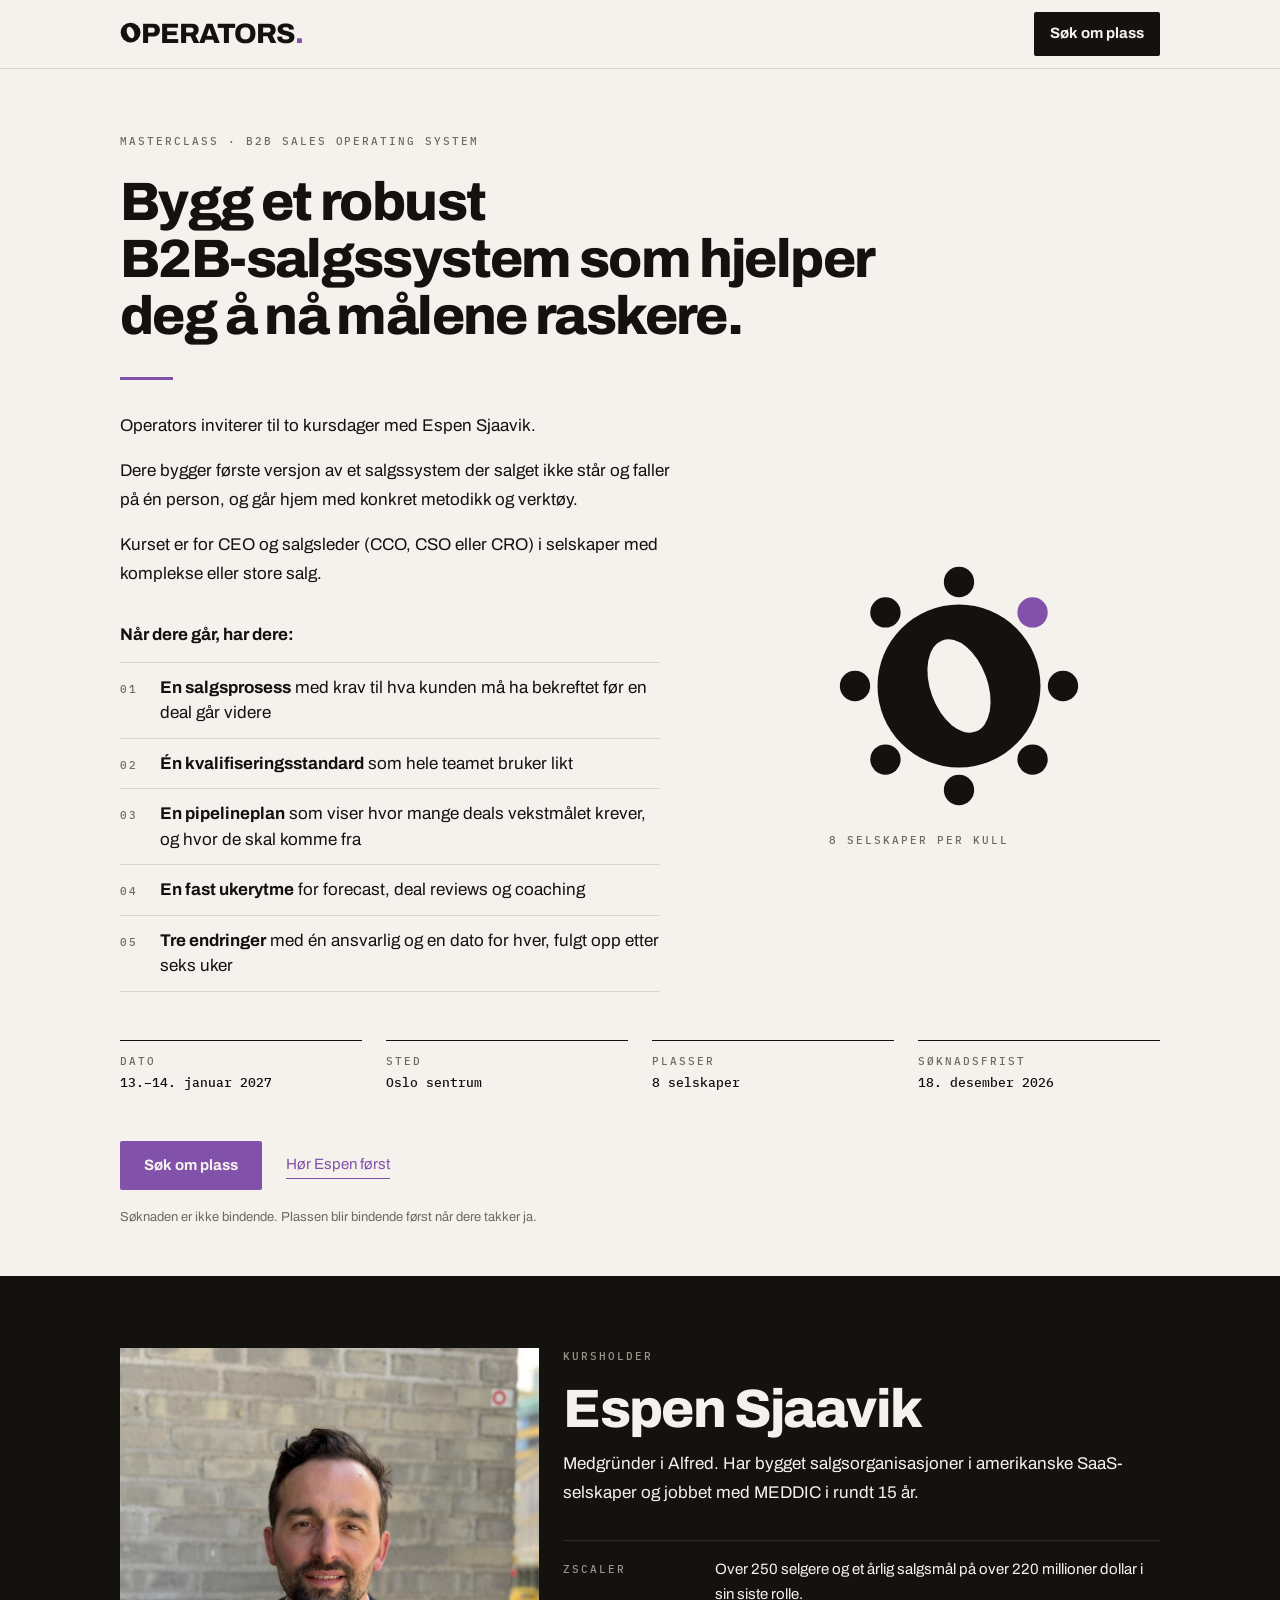
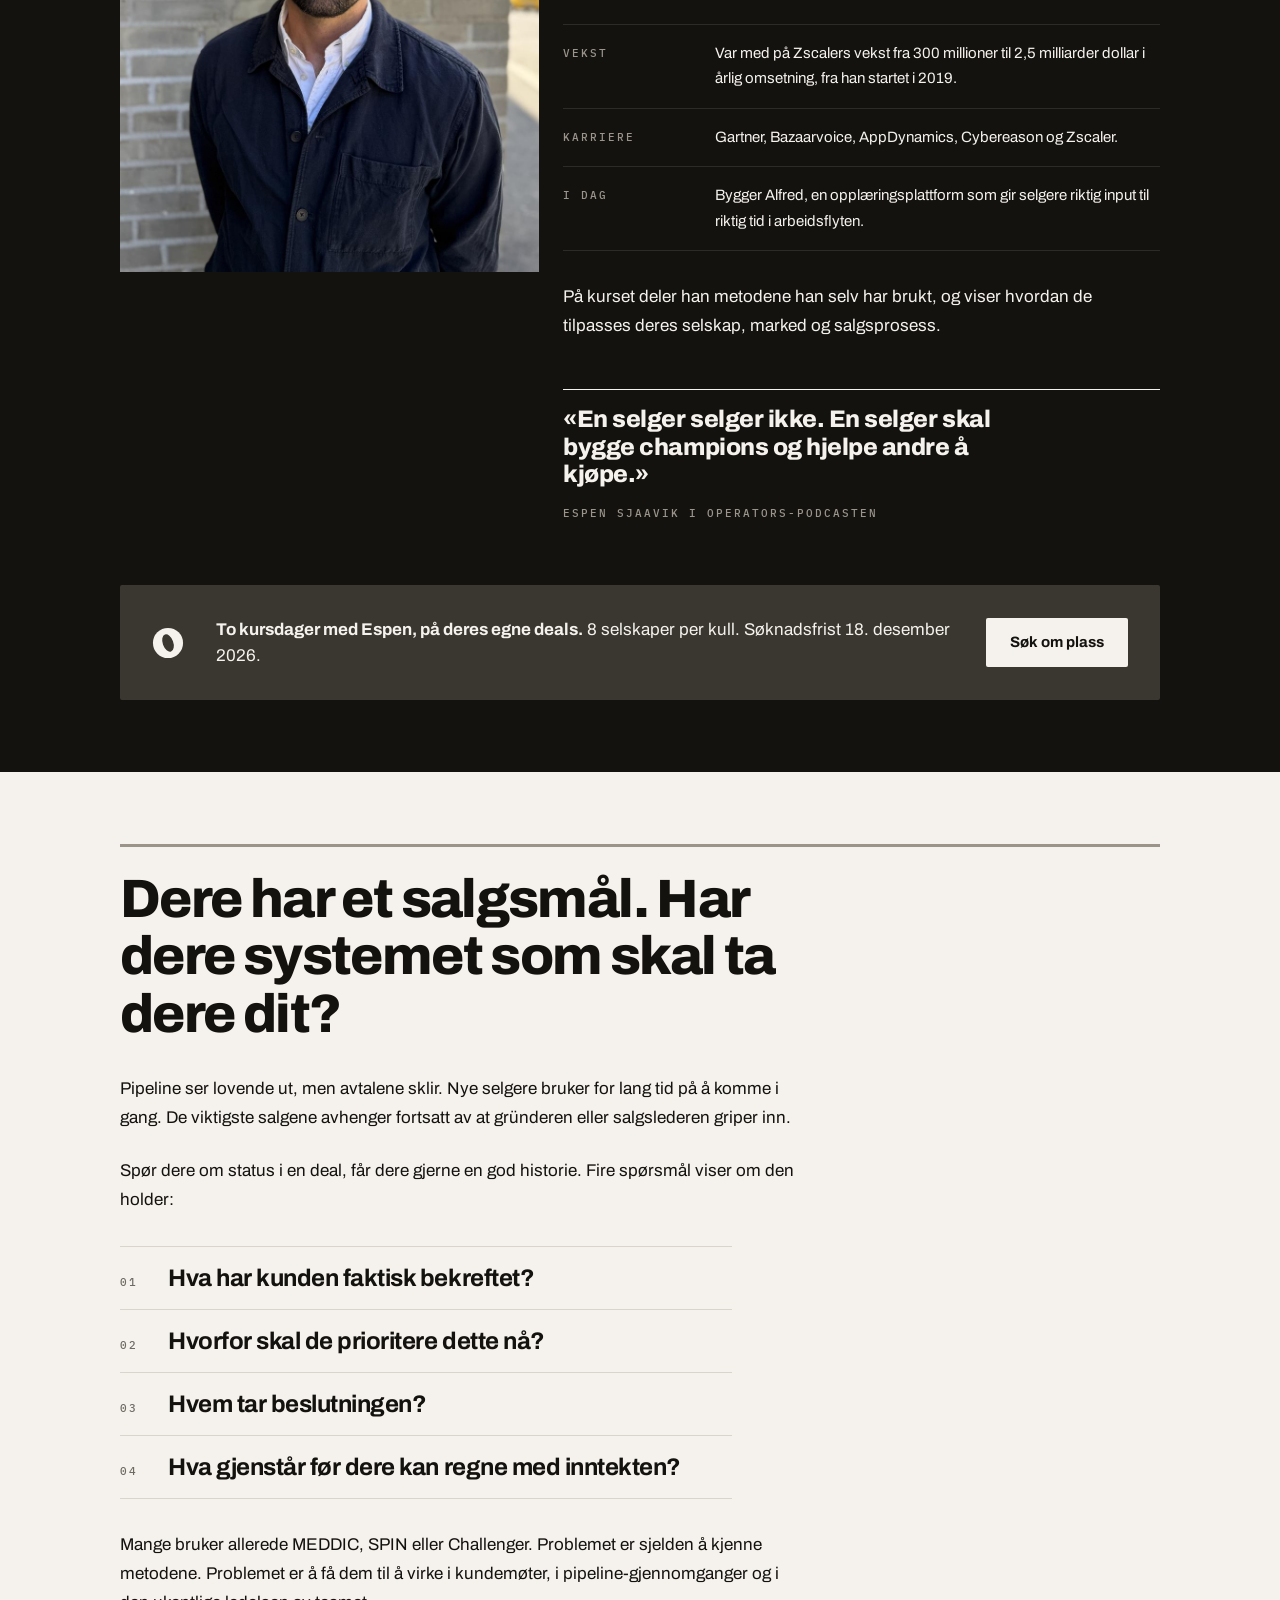
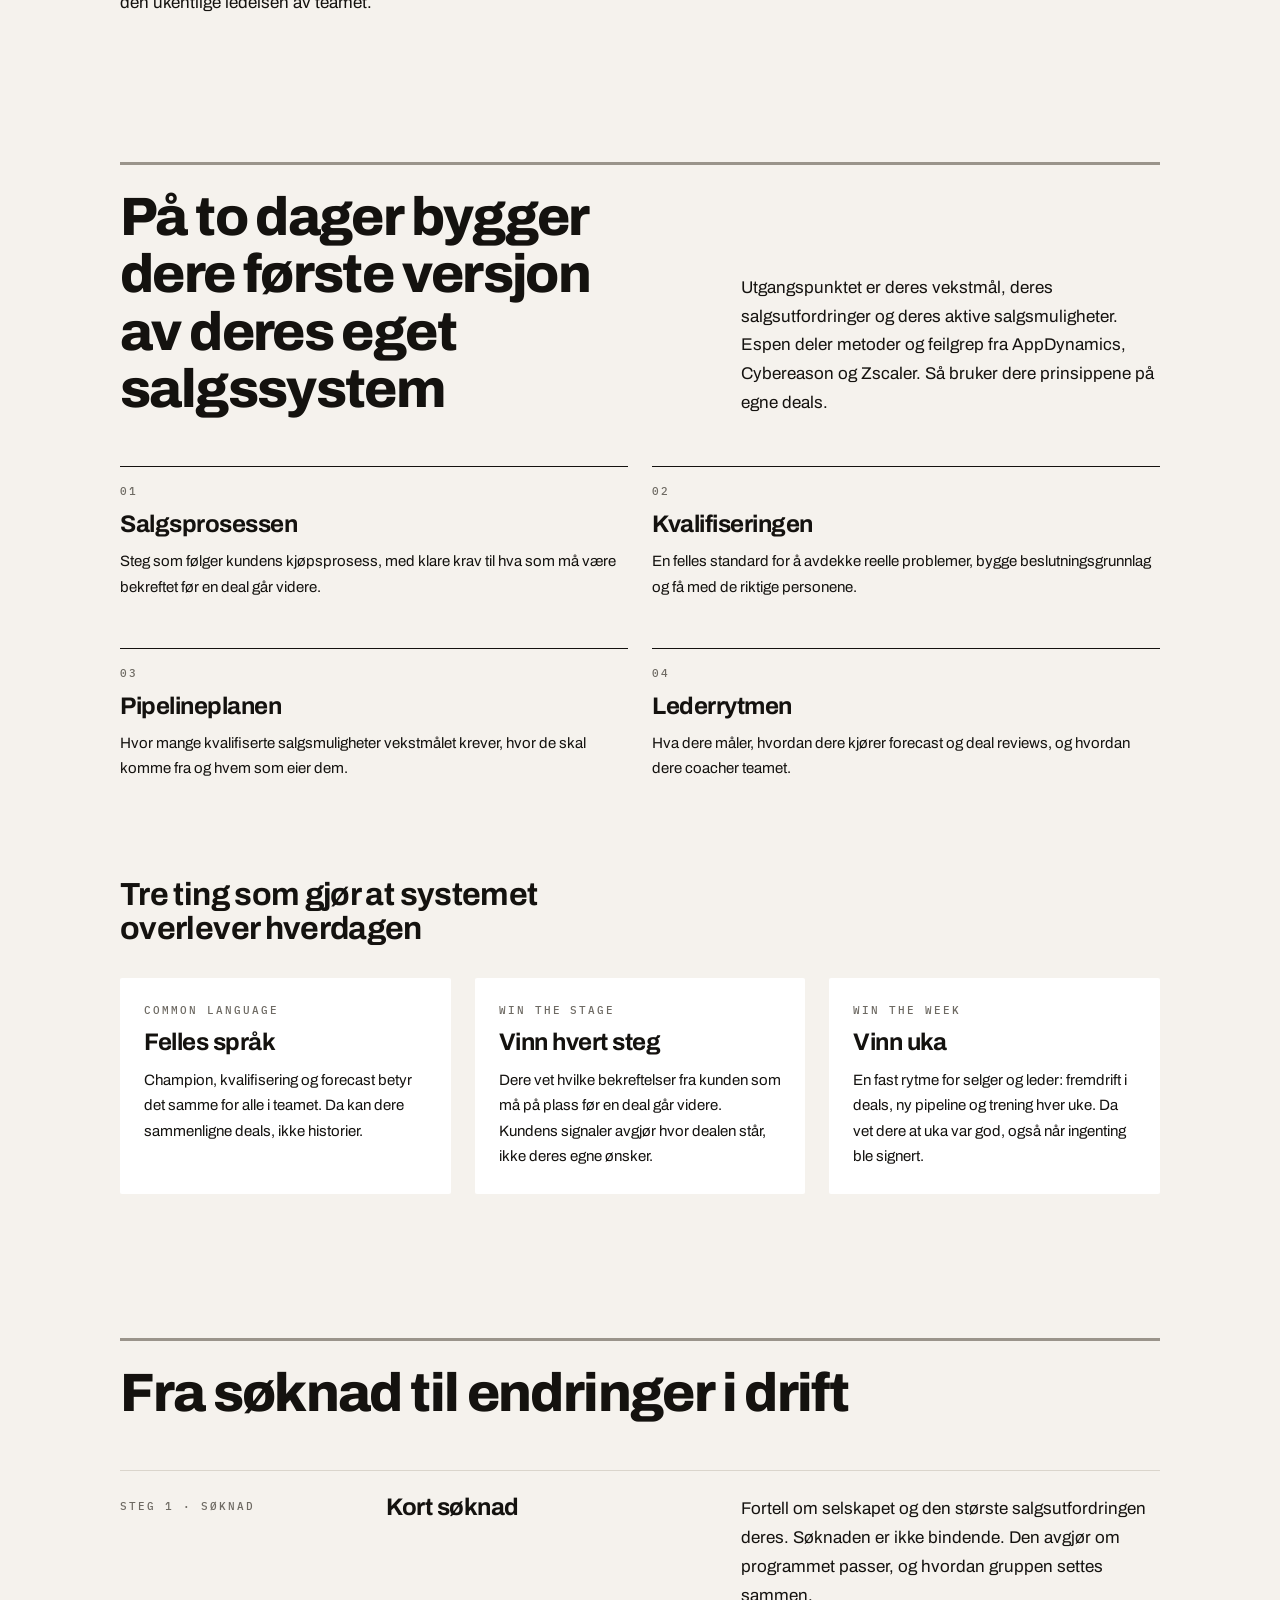
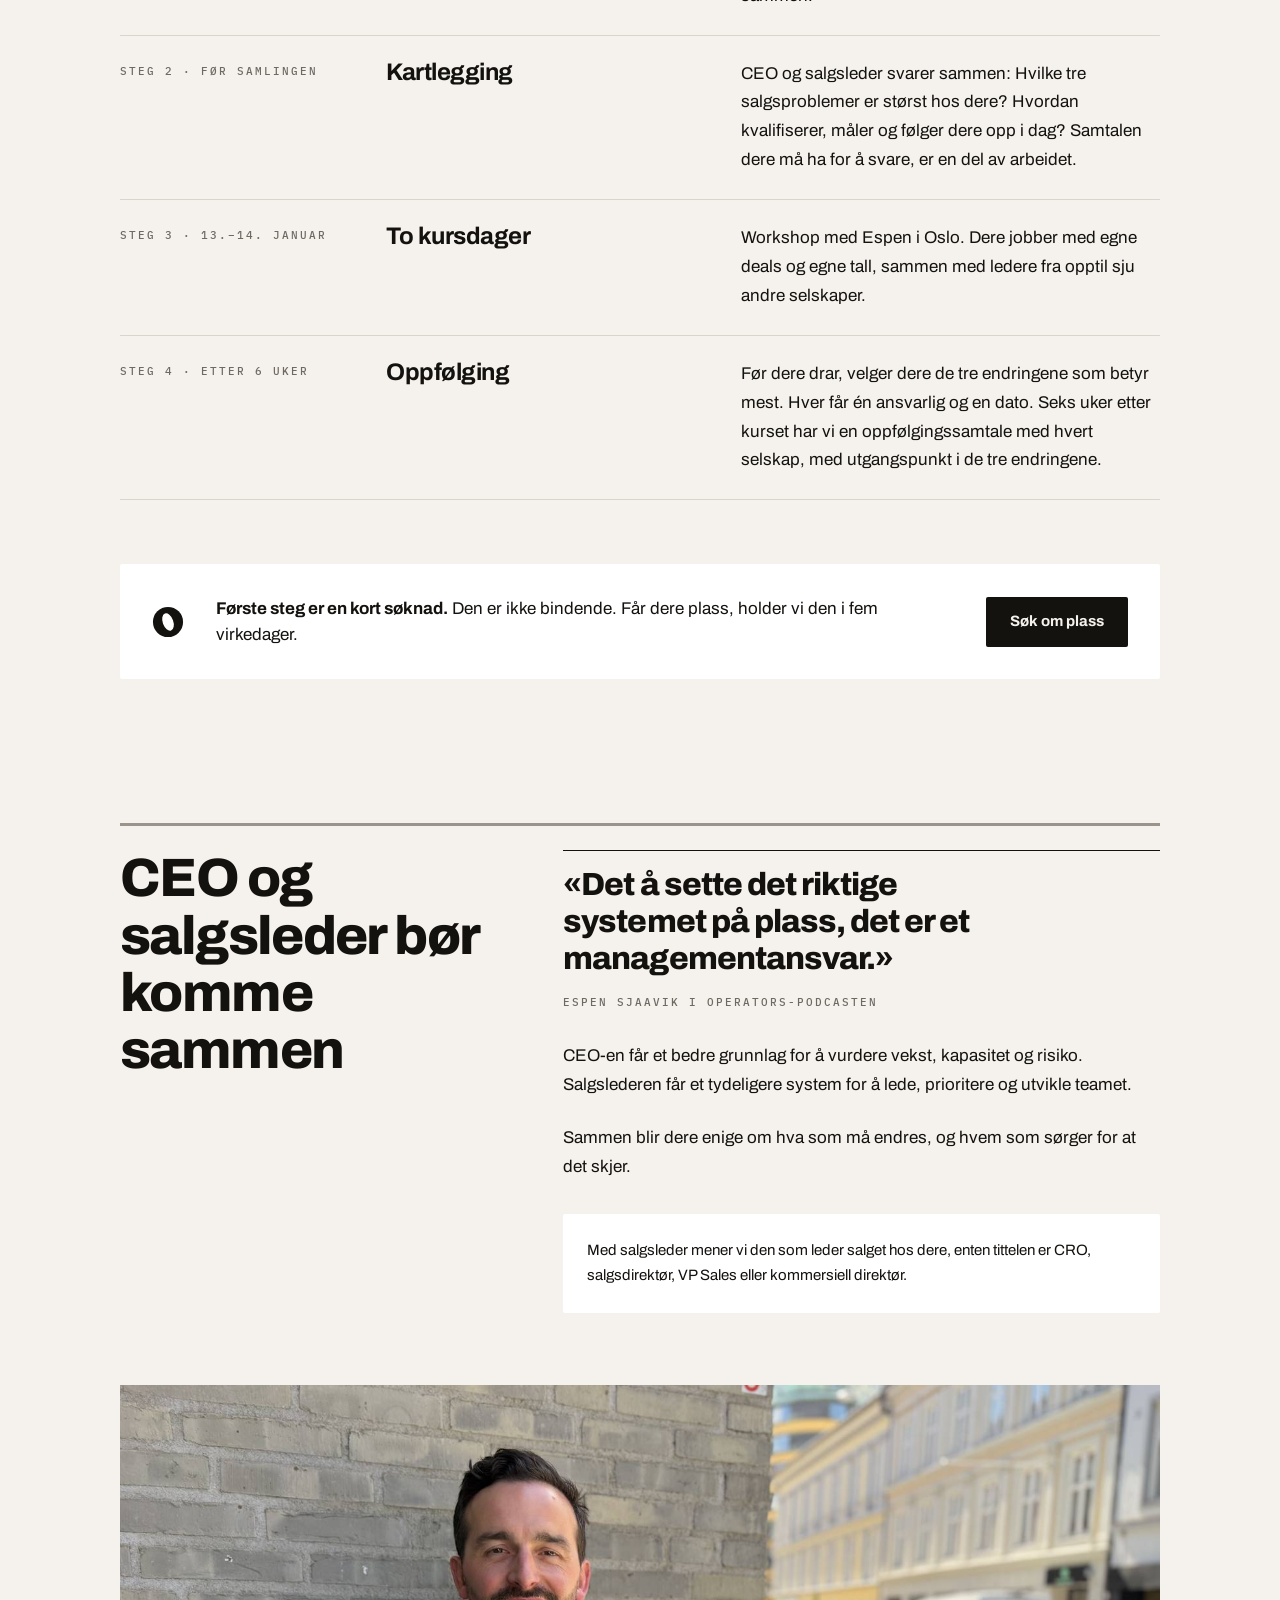
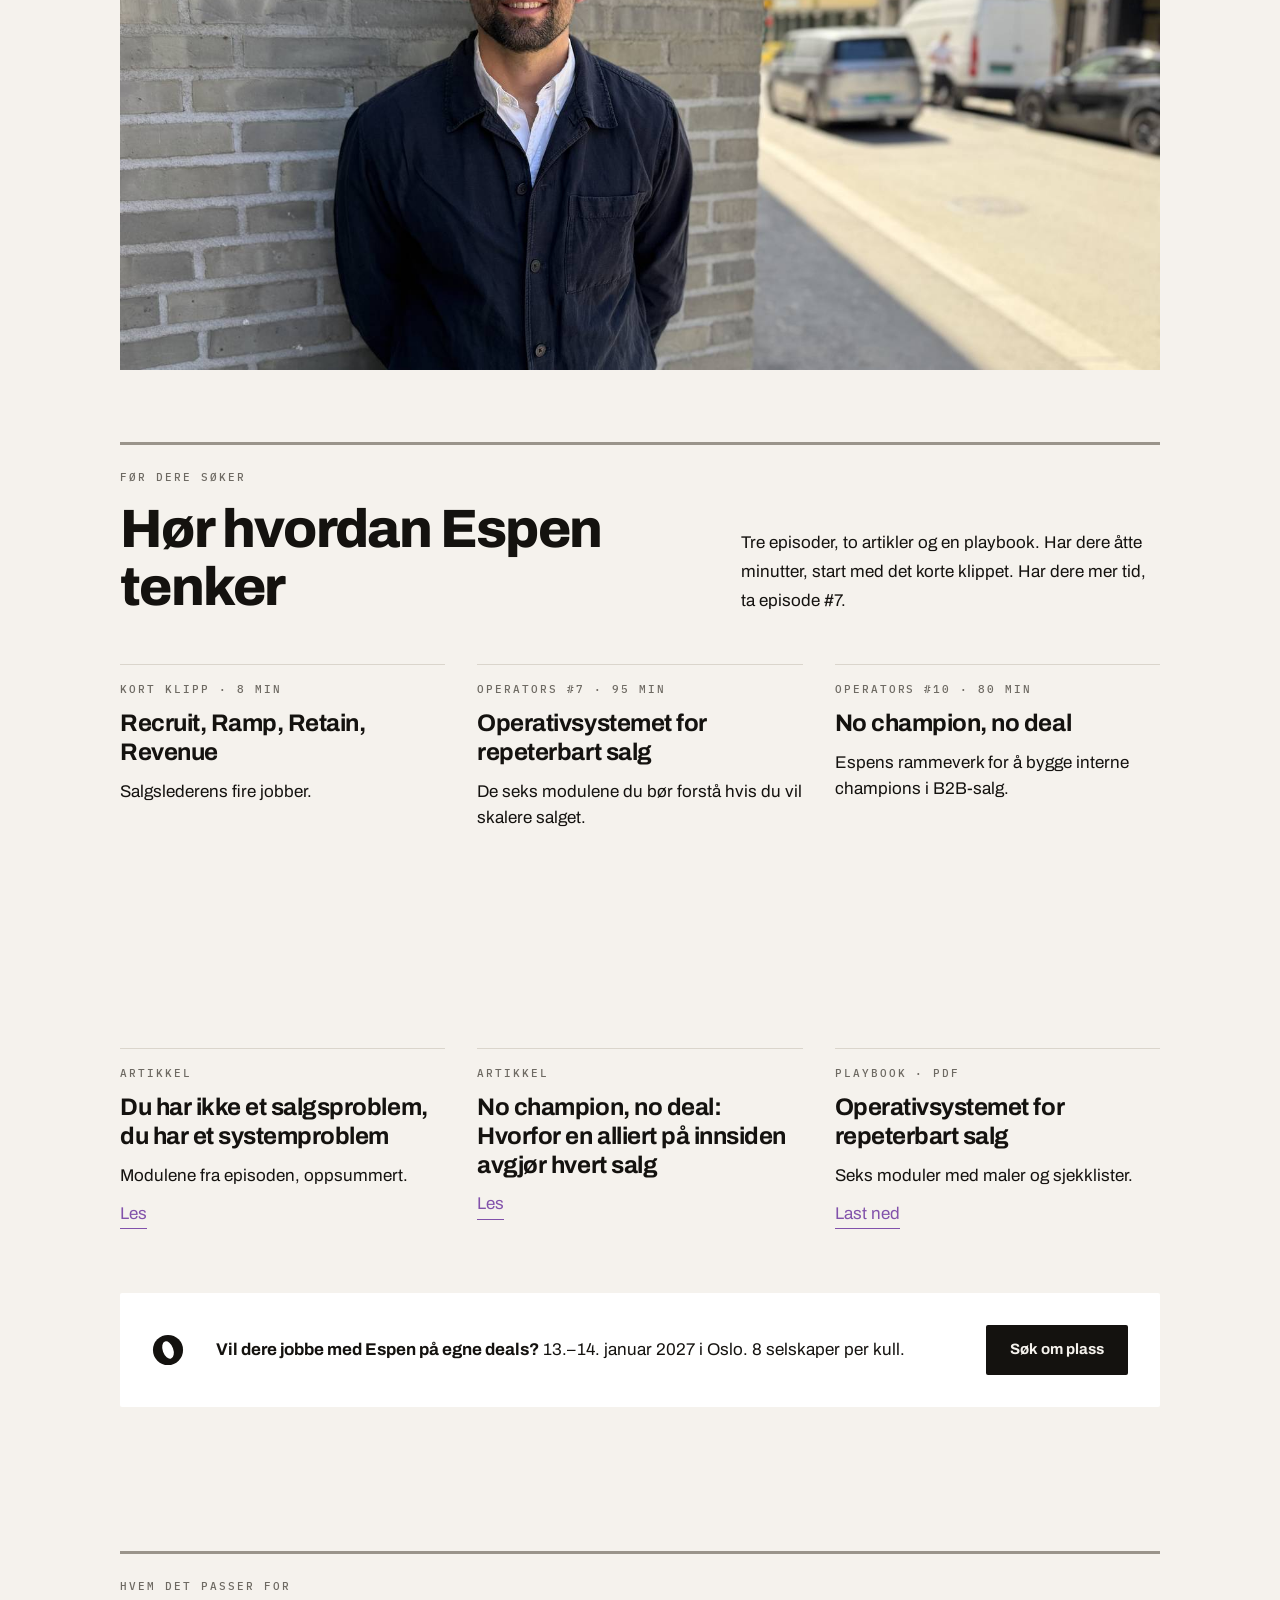
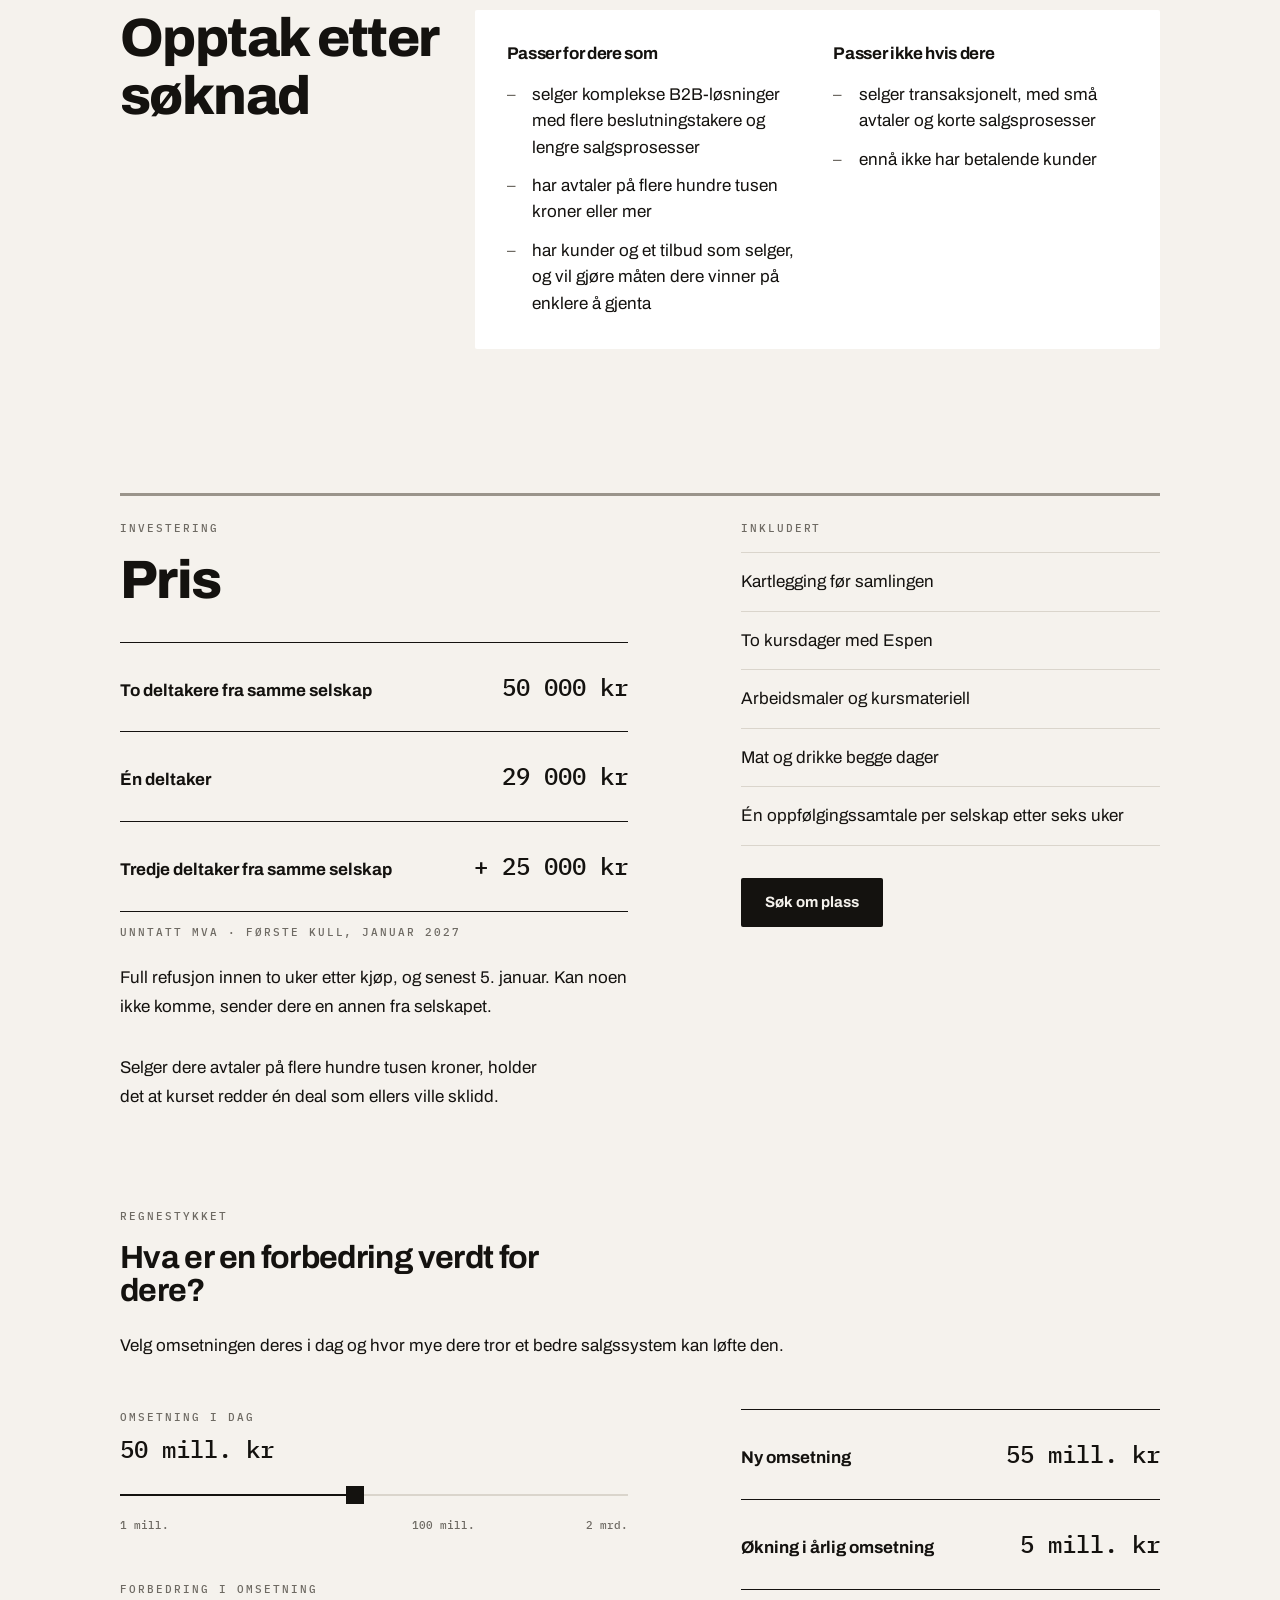
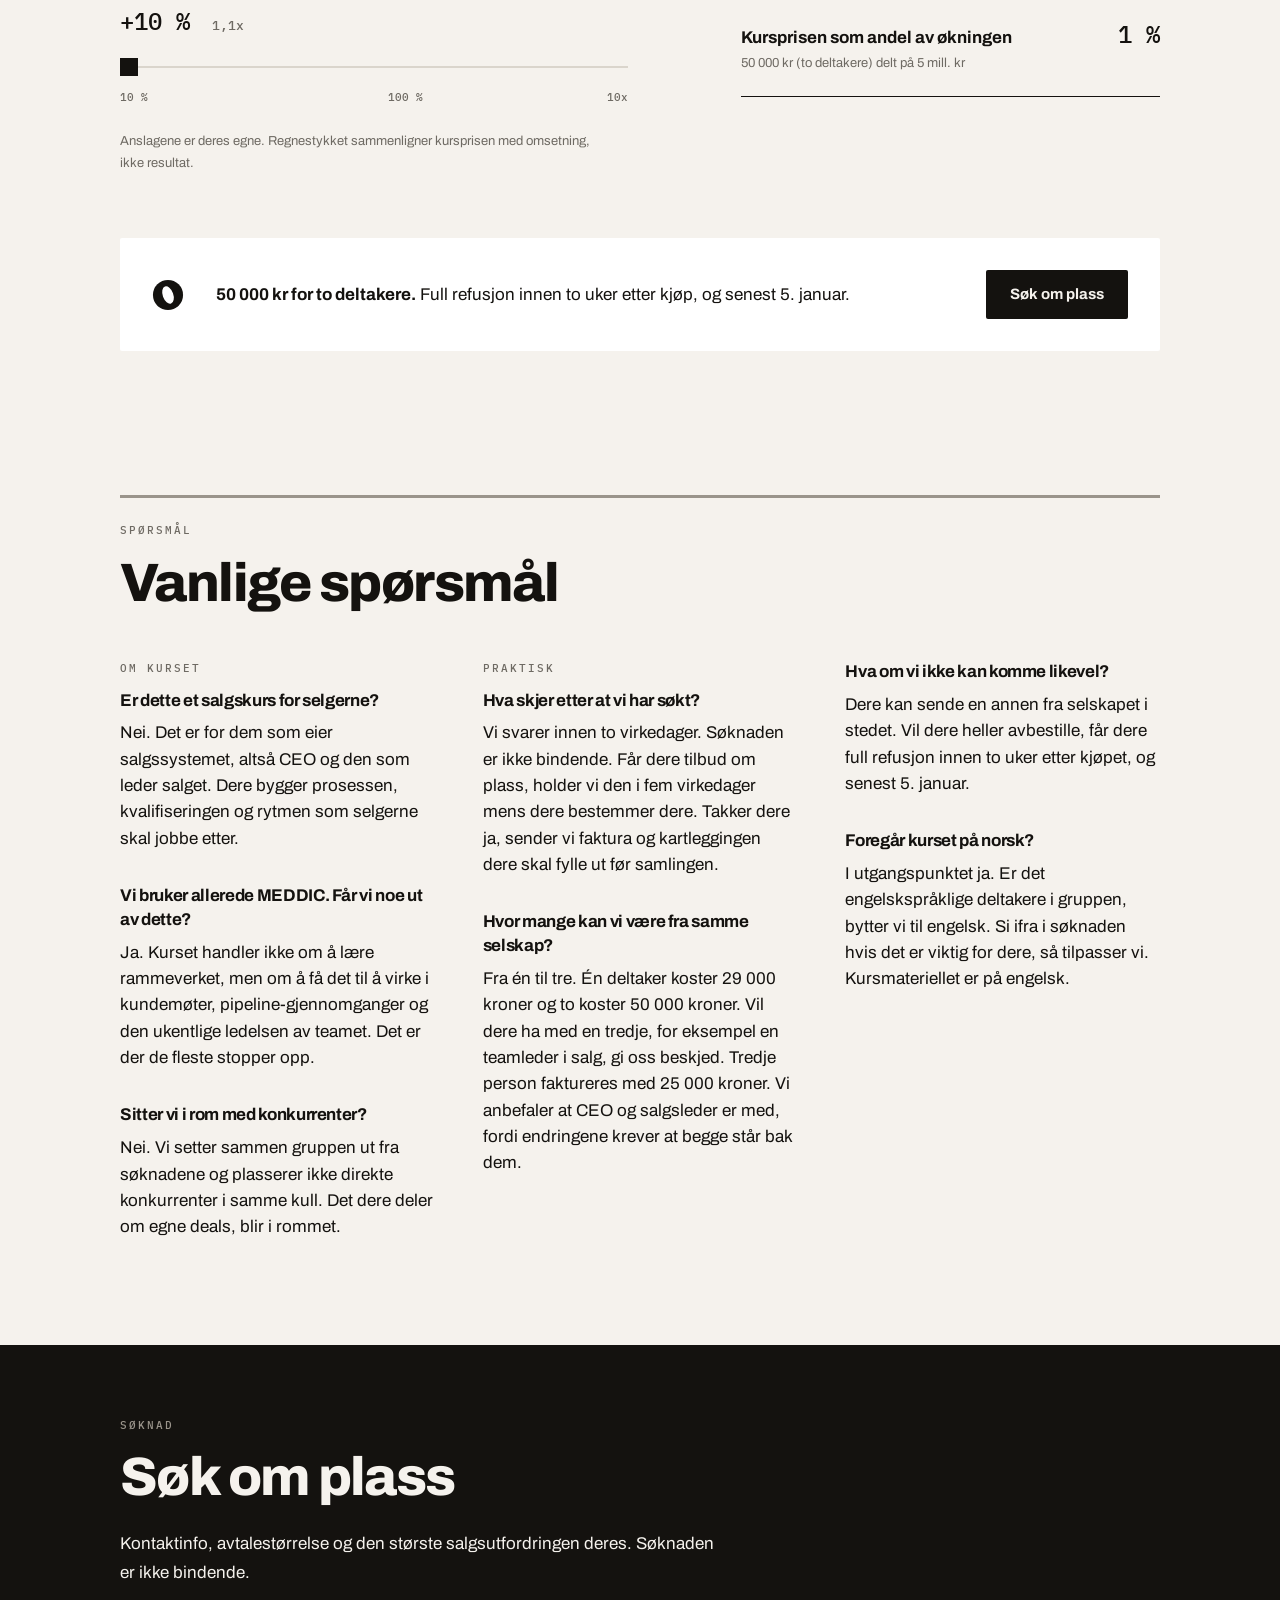
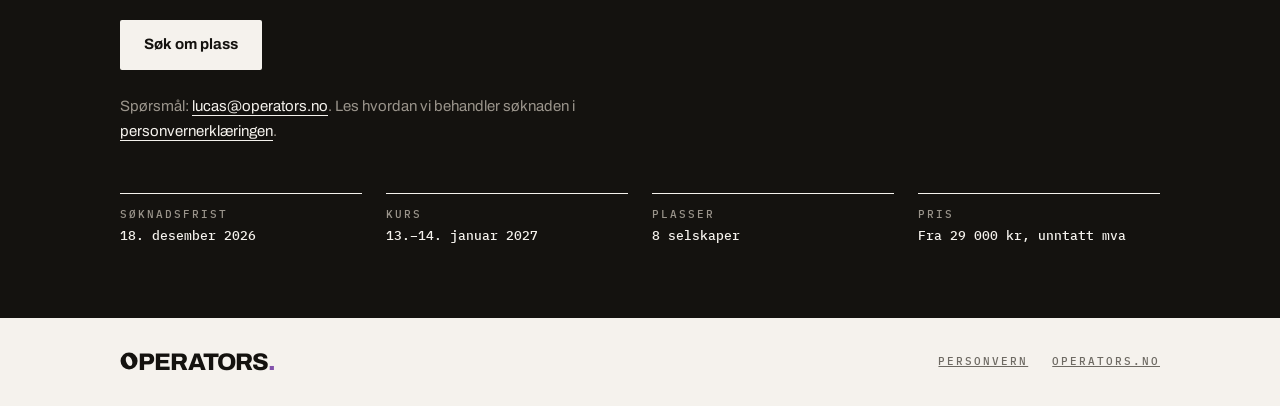
==== commit 67b3fb27: "Flere søk-knapper og mer Operators-merkevare - Fast toppmeny med logo og «Søk om plass»-knapp (ink) " ====
--- a/b2b-salg/index.html
+++ b/b2b-salg/index.html
@@ -25,7 +25,7 @@
     <a class="op-logo" href="https://operators.no" aria-label="Operators">
       <svg viewBox="0 0 100 100" xmlns="http://www.w3.org/2000/svg" aria-hidden="true"><mask id="opO-h" maskUnits="userSpaceOnUse" x="0" y="0" width="100" height="100"><rect width="100" height="100" fill="#fff"/><ellipse cx="50" cy="50" rx="16.5" ry="28" fill="#000" transform="rotate(-20 50 50)"/></mask><circle cx="50" cy="50" r="47" fill="currentColor" mask="url(#opO-h)"/></svg>PERATORS<i class="op-dot">.</i>
     </a>
-    <a class="op-link" href="https://tally.so/r/NpepgW" data-tally-open="NpepgW" data-tally-layout="modal" data-tally-width="640" data-tally-auto-close="0">Søk om plass</a>
+    <a class="btn btn-ink btn-head" href="https://tally.so/r/NpepgW" data-tally-open="NpepgW" data-tally-layout="modal" data-tally-width="640" data-tally-auto-close="0">Søk om plass</a>
   </div>
 </header>
 
@@ -37,6 +37,8 @@
     <p class="op-label">Masterclass · B2B Sales Operating System</p>
     <h1 style="margin-top:var(--op-space-5)">Bygg et robust <span class="nowrap">B2B-salgssystem</span> som hjelper deg å nå målene raskere.</h1>
     <div class="op-rule" aria-hidden="true"></div>
+    <div class="hero-body">
+      <div class="hero-copy">
     <div class="lede stack">
       <p>Operators inviterer til to kursdager med Espen Sjaavik.</p>
       <p>Dere bygger første versjon av et salgssystem der salget ikke står og faller på én person, og går hjem med konkret metodikk og verktøy.</p>
@@ -51,6 +53,12 @@
       <li><span class="op-label">04</span><span><b>En fast ukerytme</b> for forecast, deal reviews og coaching</span></li>
       <li><span class="op-label">05</span><span><b>Tre endringer</b> med én ansvarlig og en dato for hver, fulgt opp etter seks uker</span></li>
     </ol>
+      </div>
+      <figure class="room" aria-hidden="true">
+        <svg viewBox="0 0 240 240" xmlns="http://www.w3.org/2000/svg"><mask id="opO-room" maskUnits="userSpaceOnUse" x="0" y="0" width="240" height="240"><rect width="240" height="240" fill="#fff"/><ellipse cx="120" cy="120" rx="26.4" ry="44.8" fill="#000" transform="rotate(-20 120 120)"/></mask><circle cx="120" cy="120" r="75.2" fill="currentColor" mask="url(#opO-room)"/><g fill="currentColor"><circle cx="120.0" cy="24.0" r="14"/><circle class="seat-you" cx="187.9" cy="52.1" r="14"/><circle cx="216.0" cy="120.0" r="14"/><circle cx="187.9" cy="187.9" r="14"/><circle cx="120.0" cy="216.0" r="14"/><circle cx="52.1" cy="187.9" r="14"/><circle cx="24.0" cy="120.0" r="14"/><circle cx="52.1" cy="52.1" r="14"/></g></svg>
+        <figcaption class="op-label">8 selskaper per kull</figcaption>
+      </figure>
+    </div>
 
     <div class="facts" role="list">
       <div class="fact" role="listitem"><div class="op-label">Dato</div><div class="v">13.–14. januar 2027</div></div>
@@ -89,6 +97,13 @@
         <figcaption class="op-label">Espen Sjaavik i Operators-podcasten</figcaption>
       </figure>
     </div>
+    <div class="span-12">
+    <div class="cta-band">
+      <svg class="cta-mark" viewBox="0 0 100 100" xmlns="http://www.w3.org/2000/svg" aria-hidden="true"><mask id="opO-c1" maskUnits="userSpaceOnUse" x="0" y="0" width="100" height="100"><rect width="100" height="100" fill="#fff"/><ellipse cx="50" cy="50" rx="16.5" ry="28" fill="#000" transform="rotate(-20 50 50)"/></mask><circle cx="50" cy="50" r="47" fill="currentColor" mask="url(#opO-c1)"/></svg>
+      <p><b>To kursdager med Espen, på deres egne deals.</b> 8 selskaper per kull. Søknadsfrist 18. desember 2026.</p>
+      <a class="btn btn-paper" href="https://tally.so/r/NpepgW" data-tally-open="NpepgW" data-tally-layout="modal" data-tally-width="640" data-tally-auto-close="0">Søk om plass</a>
+    </div>
+    </div>
   </div>
 </section>
 
@@ -194,6 +209,11 @@
         <p class="body-l">Før dere drar, velger dere de tre endringene som betyr mest. Hver får én ansvarlig og en dato. Seks uker etter kurset har vi en oppfølgingssamtale med hvert selskap, med utgangspunkt i de tre endringene.</p>
       </li>
     </ol>
+    <div class="cta-band">
+      <svg class="cta-mark" viewBox="0 0 100 100" xmlns="http://www.w3.org/2000/svg" aria-hidden="true"><mask id="opO-c2" maskUnits="userSpaceOnUse" x="0" y="0" width="100" height="100"><rect width="100" height="100" fill="#fff"/><ellipse cx="50" cy="50" rx="16.5" ry="28" fill="#000" transform="rotate(-20 50 50)"/></mask><circle cx="50" cy="50" r="47" fill="currentColor" mask="url(#opO-c2)"/></svg>
+      <p><b>Første steg er en kort søknad.</b> Den er ikke bindende. Får dere plass, holder vi den i fem virkedager.</p>
+      <a class="btn btn-ink" href="https://tally.so/r/NpepgW" data-tally-open="NpepgW" data-tally-layout="modal" data-tally-width="640" data-tally-auto-close="0">Søk om plass</a>
+    </div>
   </div>
 </section>
 
@@ -272,6 +292,11 @@
         <p class="card-links"><a class="op-link" href="https://operators.no/p/repeterbart-salg" target="_blank" rel="noopener">Last ned</a></p>
       </li>
     </ul>
+    <div class="cta-band">
+      <svg class="cta-mark" viewBox="0 0 100 100" xmlns="http://www.w3.org/2000/svg" aria-hidden="true"><mask id="opO-c3" maskUnits="userSpaceOnUse" x="0" y="0" width="100" height="100"><rect width="100" height="100" fill="#fff"/><ellipse cx="50" cy="50" rx="16.5" ry="28" fill="#000" transform="rotate(-20 50 50)"/></mask><circle cx="50" cy="50" r="47" fill="currentColor" mask="url(#opO-c3)"/></svg>
+      <p><b>Vil dere jobbe med Espen på egne deals?</b> 13.–14. januar 2027 i Oslo. 8 selskaper per kull.</p>
+      <a class="btn btn-ink" href="https://tally.so/r/NpepgW" data-tally-open="NpepgW" data-tally-layout="modal" data-tally-width="640" data-tally-auto-close="0">Søk om plass</a>
+    </div>
   </div>
 </section>
 
@@ -356,6 +381,11 @@
         </dl>
       </div>
       <p class="calc-note muted">Anslagene er deres egne. Regnestykket sammenligner kursprisen med omsetning, ikke resultat.</p>
+      <div class="cta-band">
+      <svg class="cta-mark" viewBox="0 0 100 100" xmlns="http://www.w3.org/2000/svg" aria-hidden="true"><mask id="opO-c4" maskUnits="userSpaceOnUse" x="0" y="0" width="100" height="100"><rect width="100" height="100" fill="#fff"/><ellipse cx="50" cy="50" rx="16.5" ry="28" fill="#000" transform="rotate(-20 50 50)"/></mask><circle cx="50" cy="50" r="47" fill="currentColor" mask="url(#opO-c4)"/></svg>
+      <p><b>50 000 kr for to deltakere.</b> Full refusjon innen to uker etter kjøp, og senest 5. januar.</p>
+      <a class="btn btn-ink" href="https://tally.so/r/NpepgW" data-tally-open="NpepgW" data-tally-layout="modal" data-tally-width="640" data-tally-auto-close="0">Søk om plass</a>
+    </div>
     </div>
   </div>
 </section>
--- a/assets/operators.css
+++ b/assets/operators.css
@@ -108,7 +108,9 @@
 .section-head.split .h2 + p{grid-column:8 / span 5;margin-top:0}
 
 /* Topp */
-.site-head{padding:var(--op-space-5) 0}
+.site-head{position:sticky;top:0;z-index:20;padding:var(--op-space-3) 0;background:var(--op-surface);border-bottom:1px solid var(--op-border)}
+.site-head .btn-head{padding:var(--op-space-2) var(--op-space-4)}
+[id]{scroll-margin-top:5rem}
 .site-head .wrap{display:flex;align-items:center;justify-content:space-between;gap:var(--op-space-4)}
 .site-head .op-logo{font-size:28px}
 
@@ -126,6 +128,19 @@
   border-top:1px solid var(--op-border);font-size:var(--op-size-body-l);line-height:1.5}
 .outcomes li:last-child{border-bottom:1px solid var(--op-border)}
 .outcomes b{font-weight:var(--op-weight-bold)}
+.hero-body{display:grid;grid-template-columns:repeat(12,minmax(0,1fr));column-gap:var(--op-space-5);align-items:center}
+.hero-copy{grid-column:span 7;min-width:0}
+/* Rommet: åtte plasser rundt O-en, én lilla. Brand spec §4. */
+.room{grid-column:9 / span 4;margin:0;color:var(--op-ink)}
+.room svg{display:block;width:100%;max-width:260px;height:auto}
+.room .seat-you{fill:var(--op-accent)}
+.room figcaption{margin-top:var(--op-space-4)}
+/* Søk-blokk: O-merket, én faktalinje, én knapp. Klaring rundt O-en = O-ens høyde. */
+.cta-band{display:grid;grid-template-columns:auto minmax(0,1fr) auto;align-items:center;gap:var(--op-space-6);
+  margin-top:var(--op-space-8);padding:var(--op-space-6);background:var(--op-surface-raised);border-radius:var(--op-radius-sm)}
+.cta-mark{width:32px;height:32px;display:block;color:var(--op-mark)}
+.cta-band p{font-size:var(--op-size-body-l);line-height:1.5;max-width:none}
+.cta-band b{font-weight:var(--op-weight-bold)}
 .facts{display:grid;grid-template-columns:repeat(4,minmax(0,1fr));gap:0 var(--op-space-5);margin-top:var(--op-space-7)}
 .fact{border-top:1px solid var(--op-text);padding-top:var(--op-space-3)}
 .fact .v{font-family:var(--op-font-mono);font-weight:var(--op-weight-medium);font-size:var(--op-size-caption);
@@ -289,6 +304,11 @@
 @media (max-width:760px){
   .h2{font-size:var(--op-size-display-l)}
   .section-head.split{display:block}
+  .hero-body{display:block}
+  .room{display:none}
+  .cta-band{grid-template-columns:minmax(0,1fr);gap:var(--op-space-5)}
+  .cta-band .btn{justify-self:start}
+  .cta-mark{width:24px;height:24px}
   .span-7 > .quote:first-child{margin-top:var(--op-space-6)}
   .section-head.split .h2 + p{margin-top:var(--op-space-5)}
   .cards{grid-template-columns:1fr}
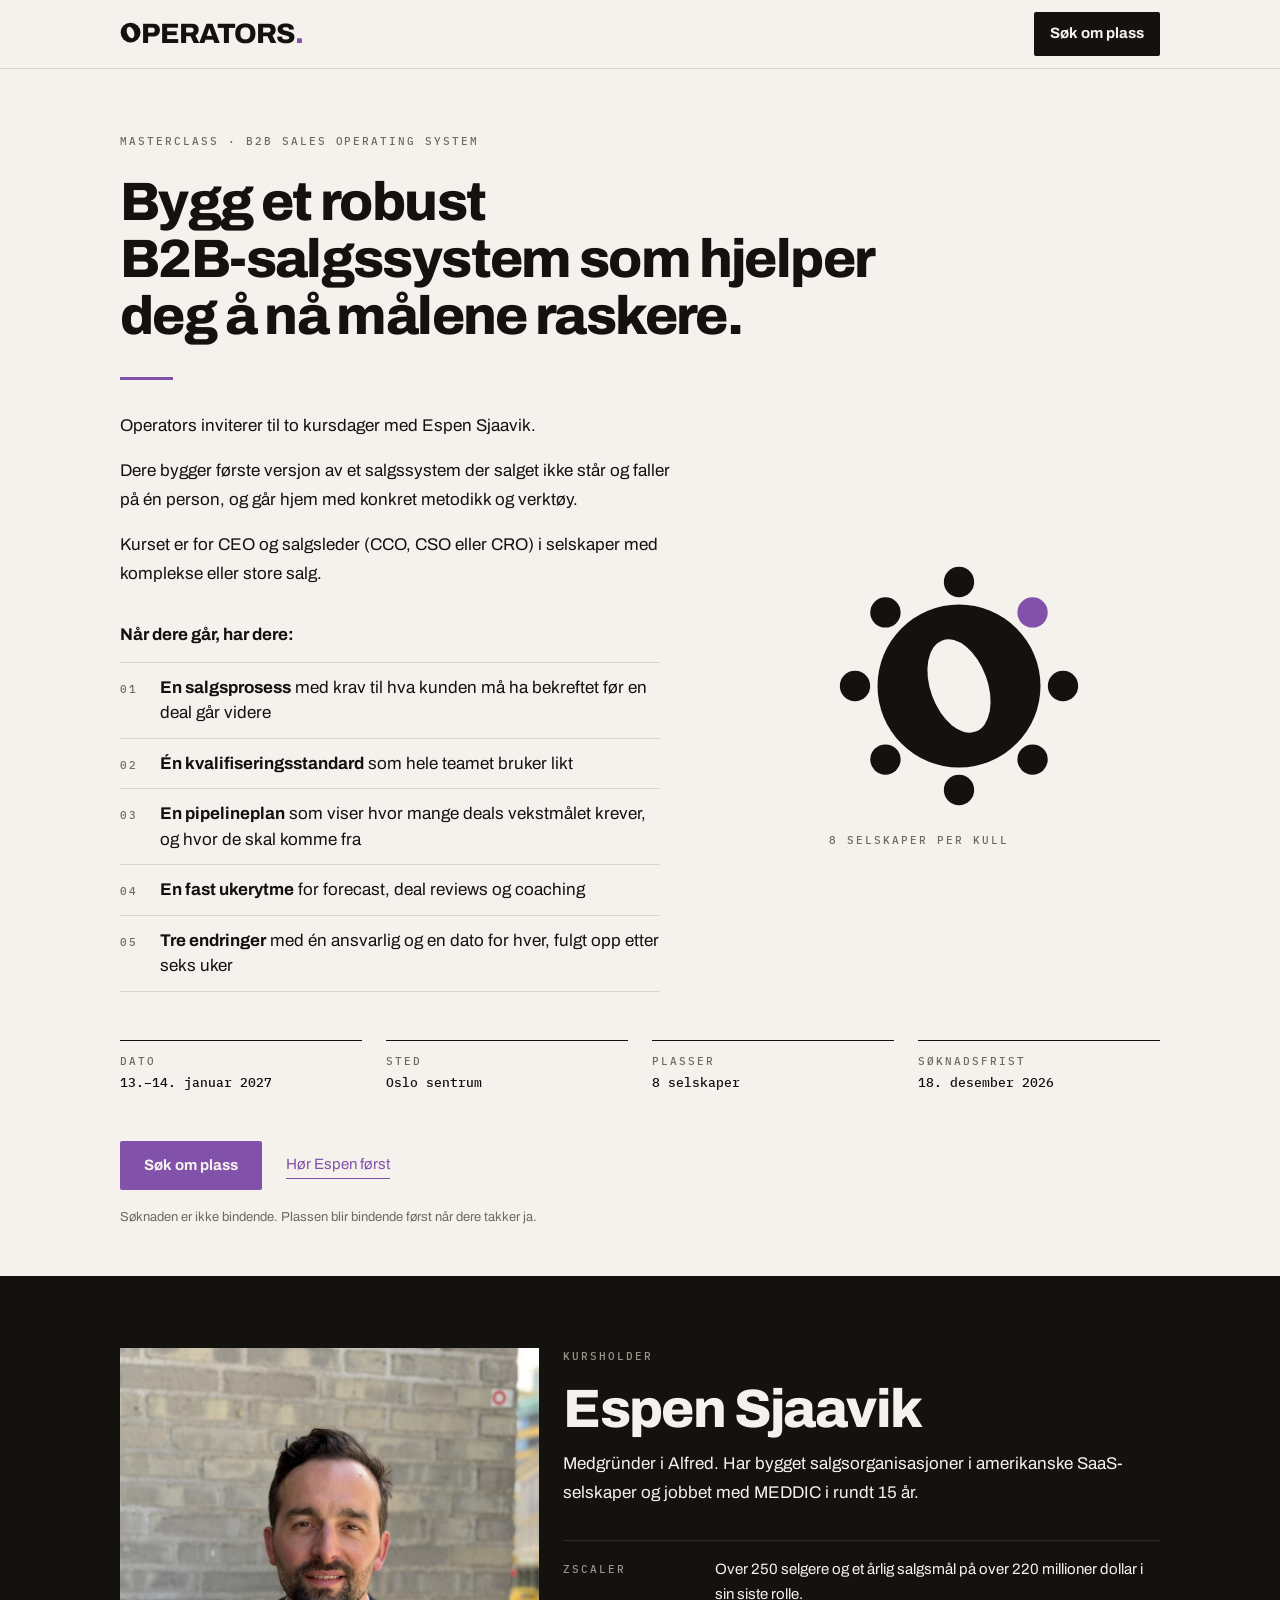
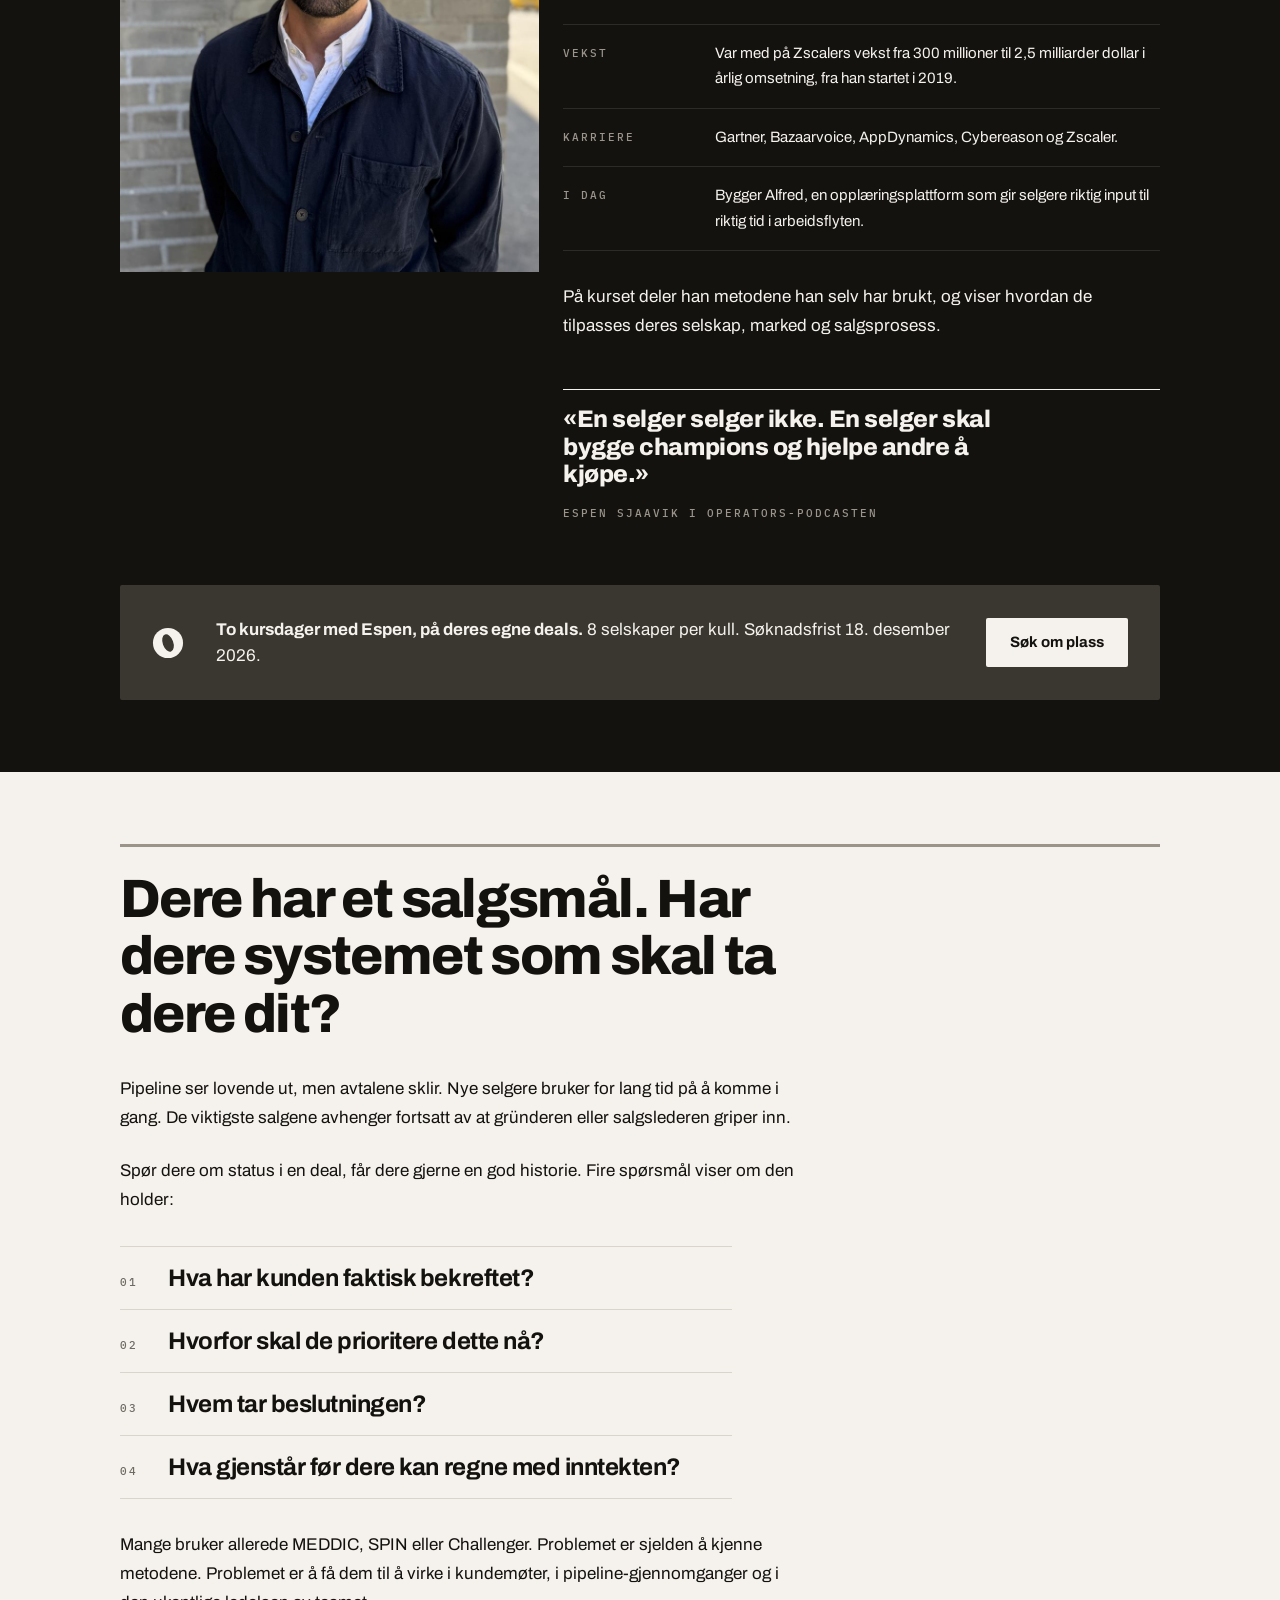
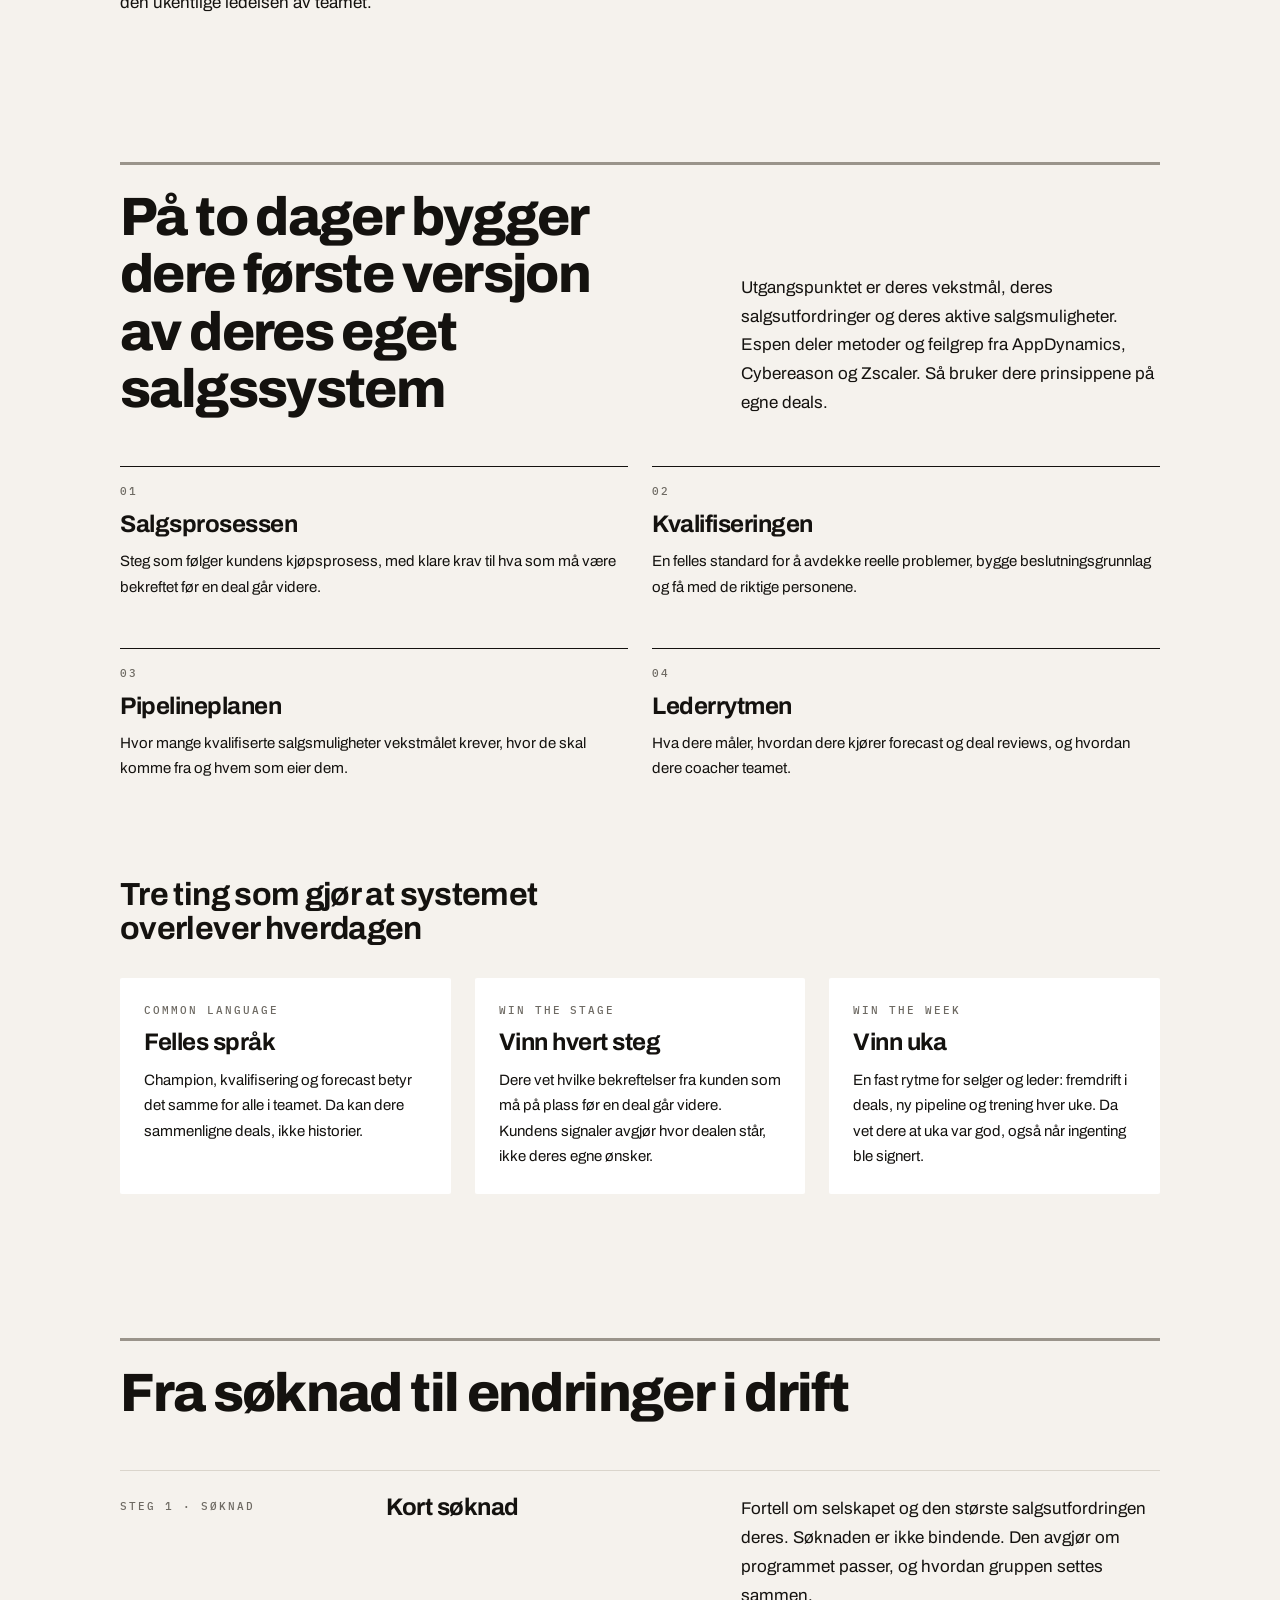
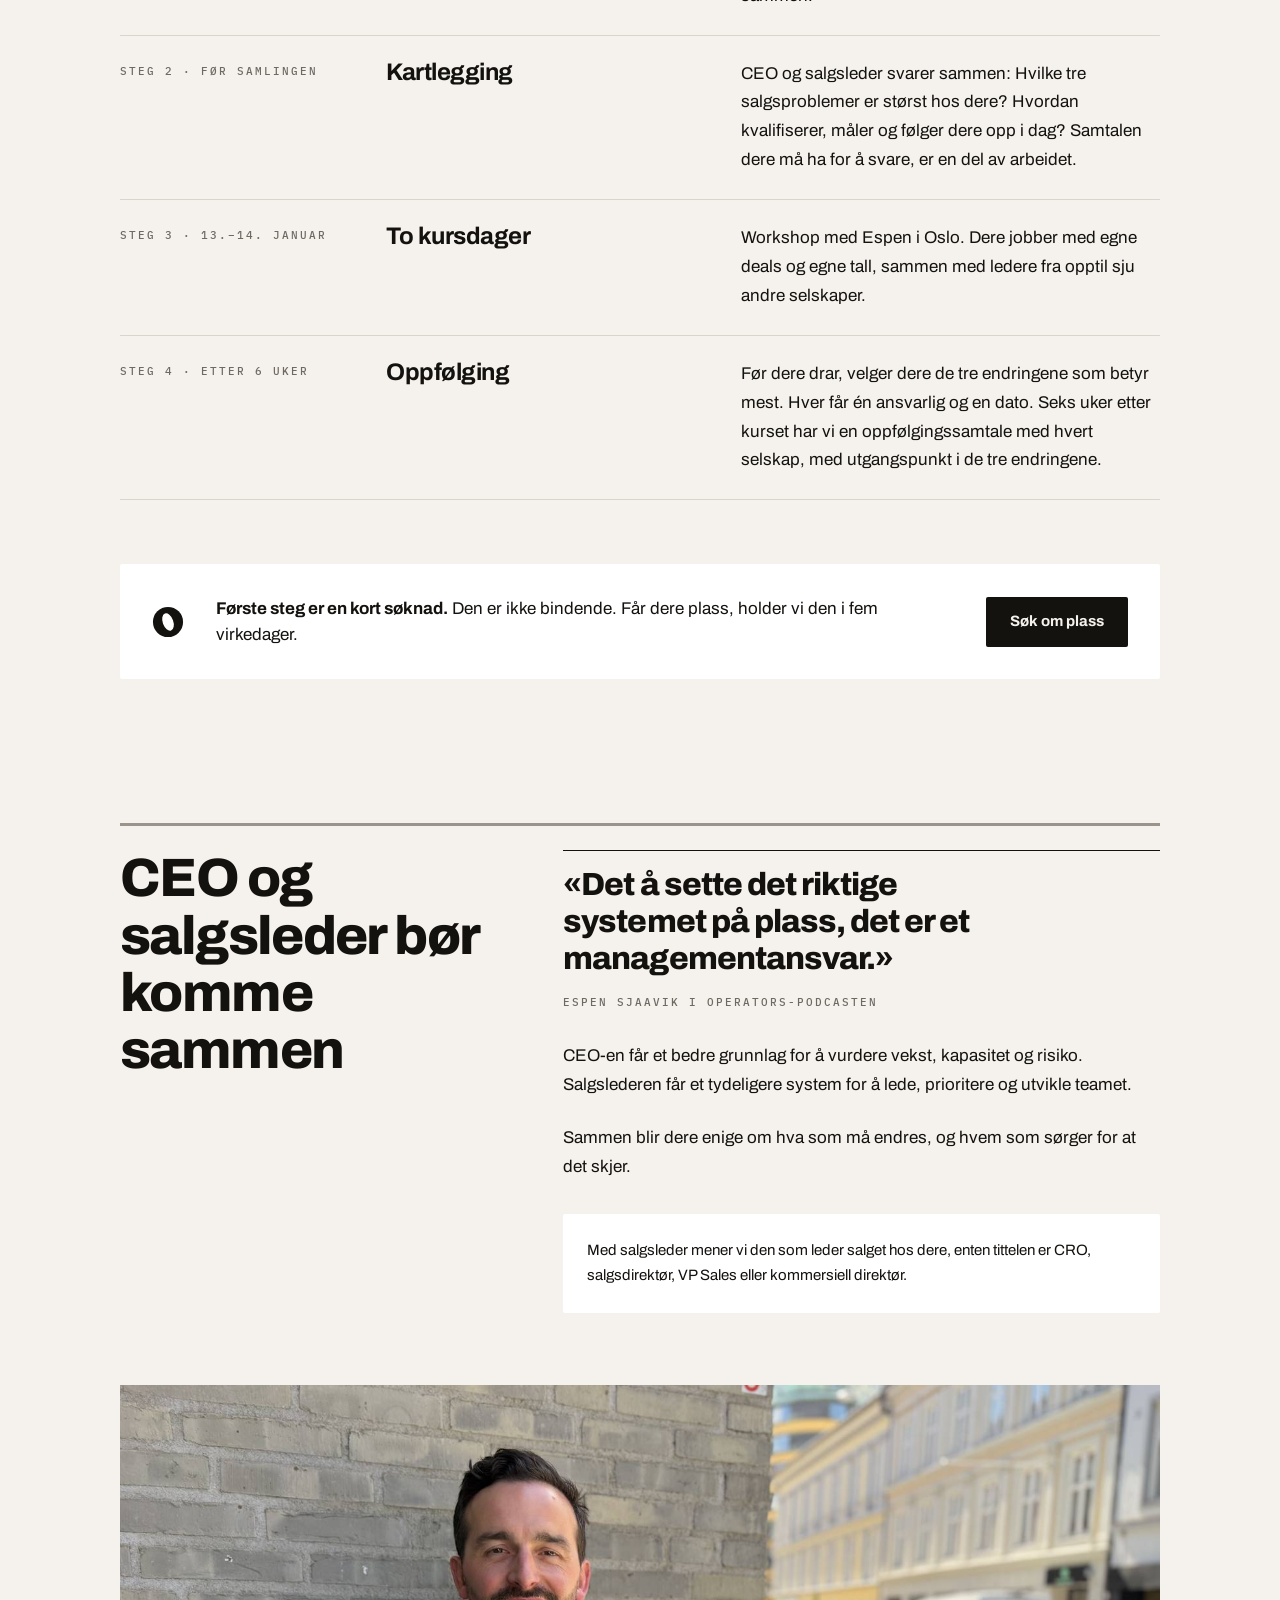
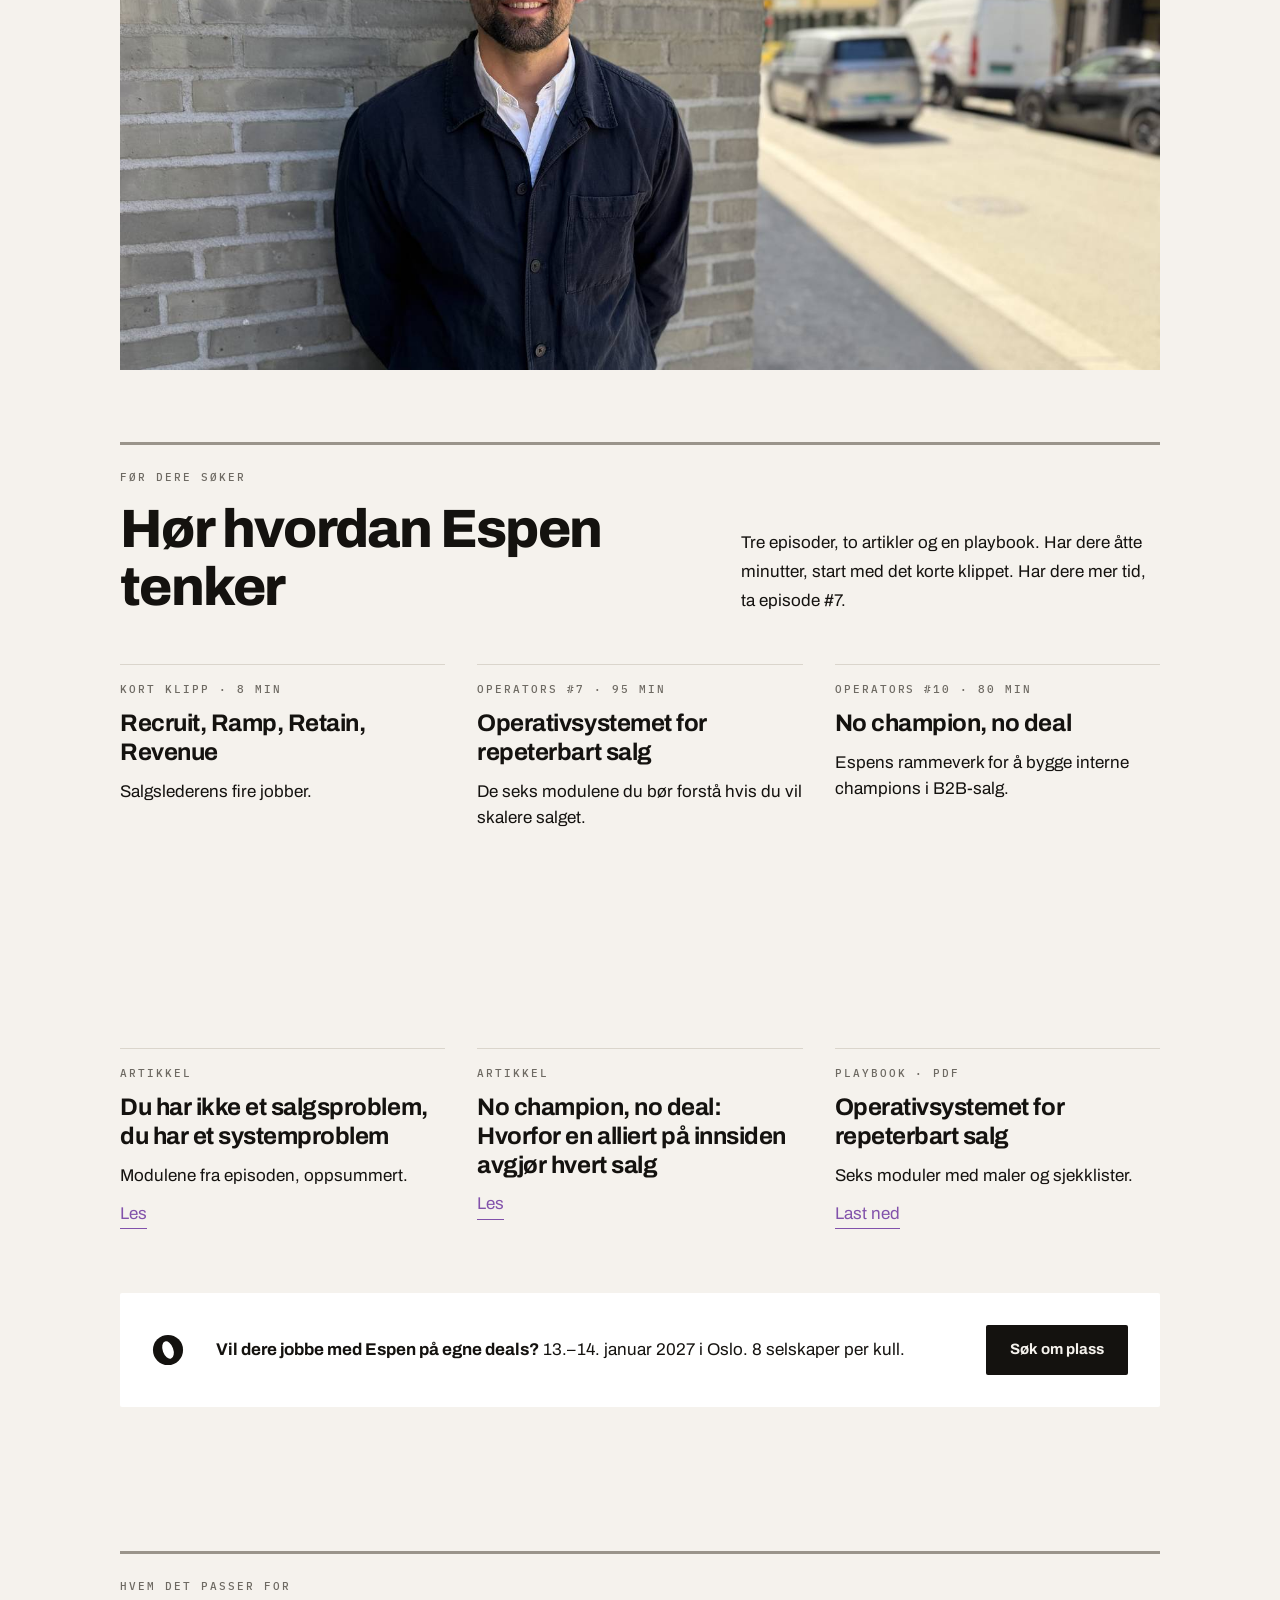
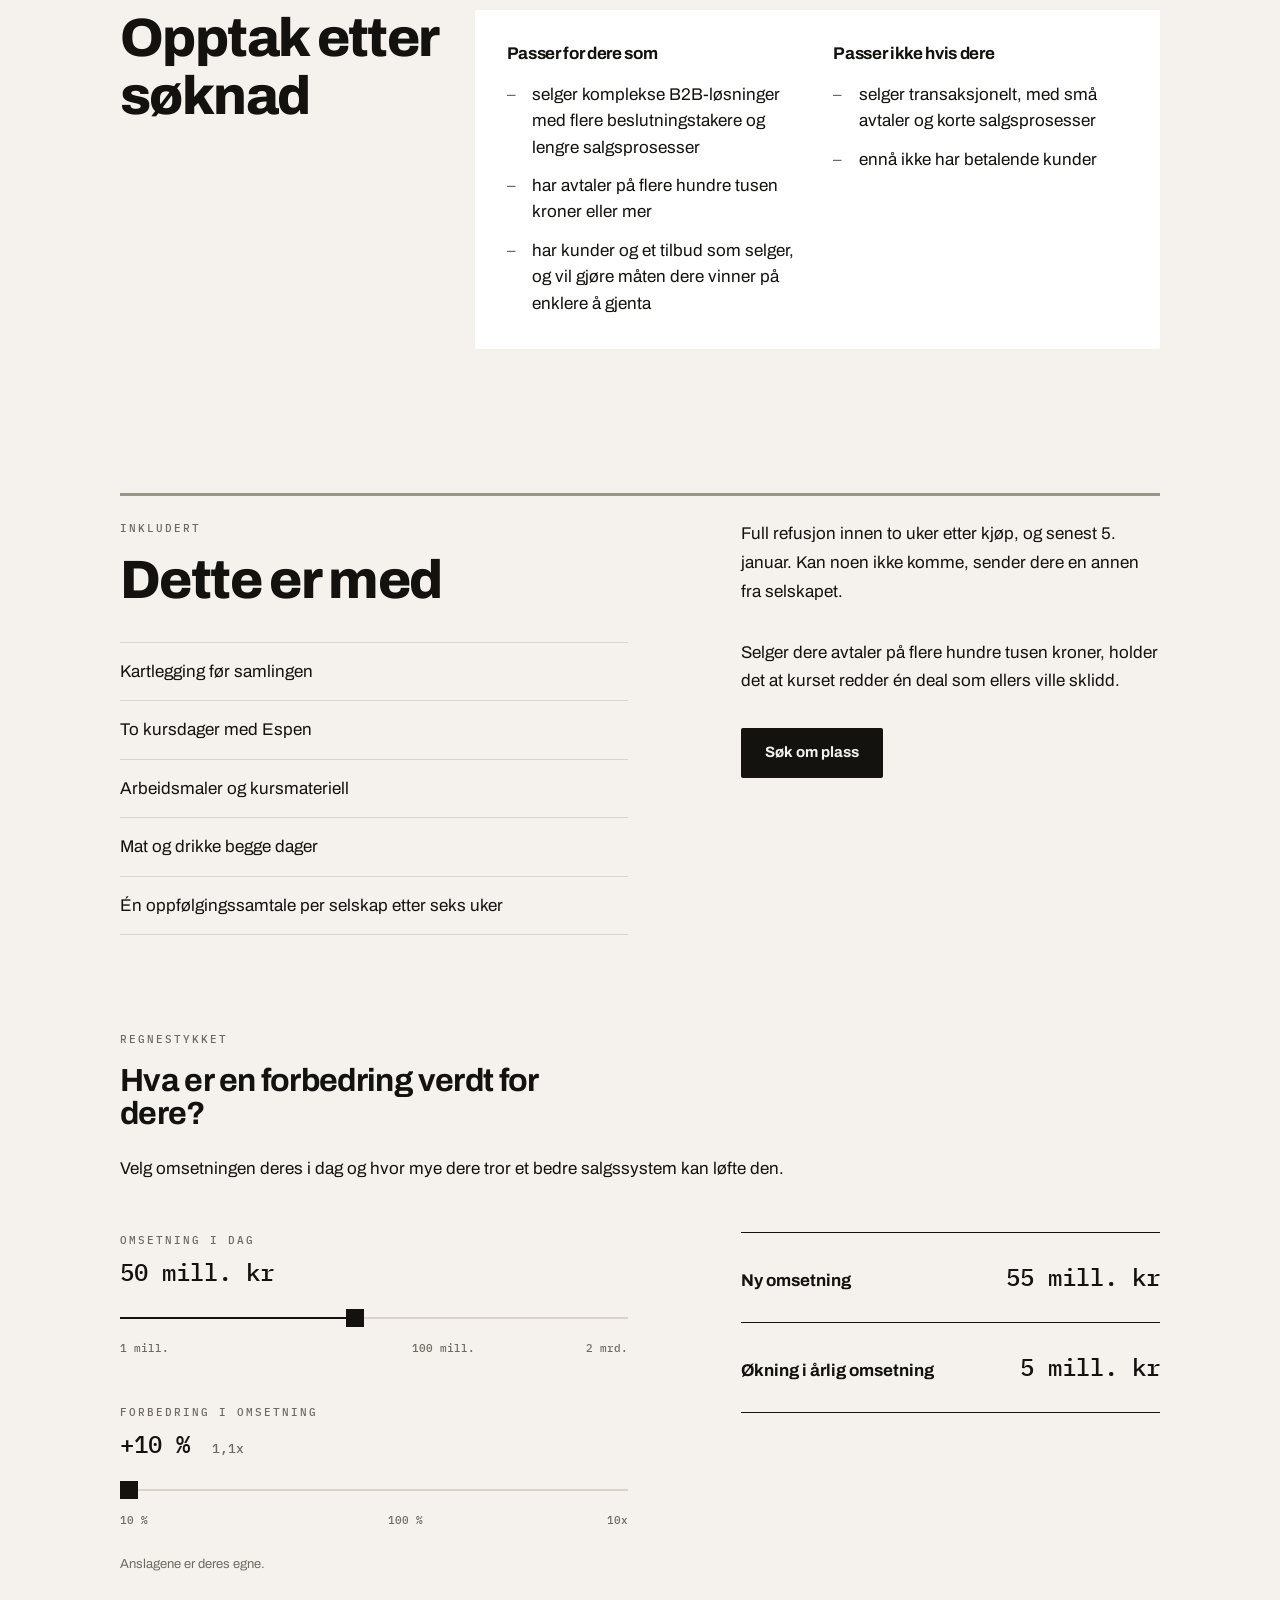
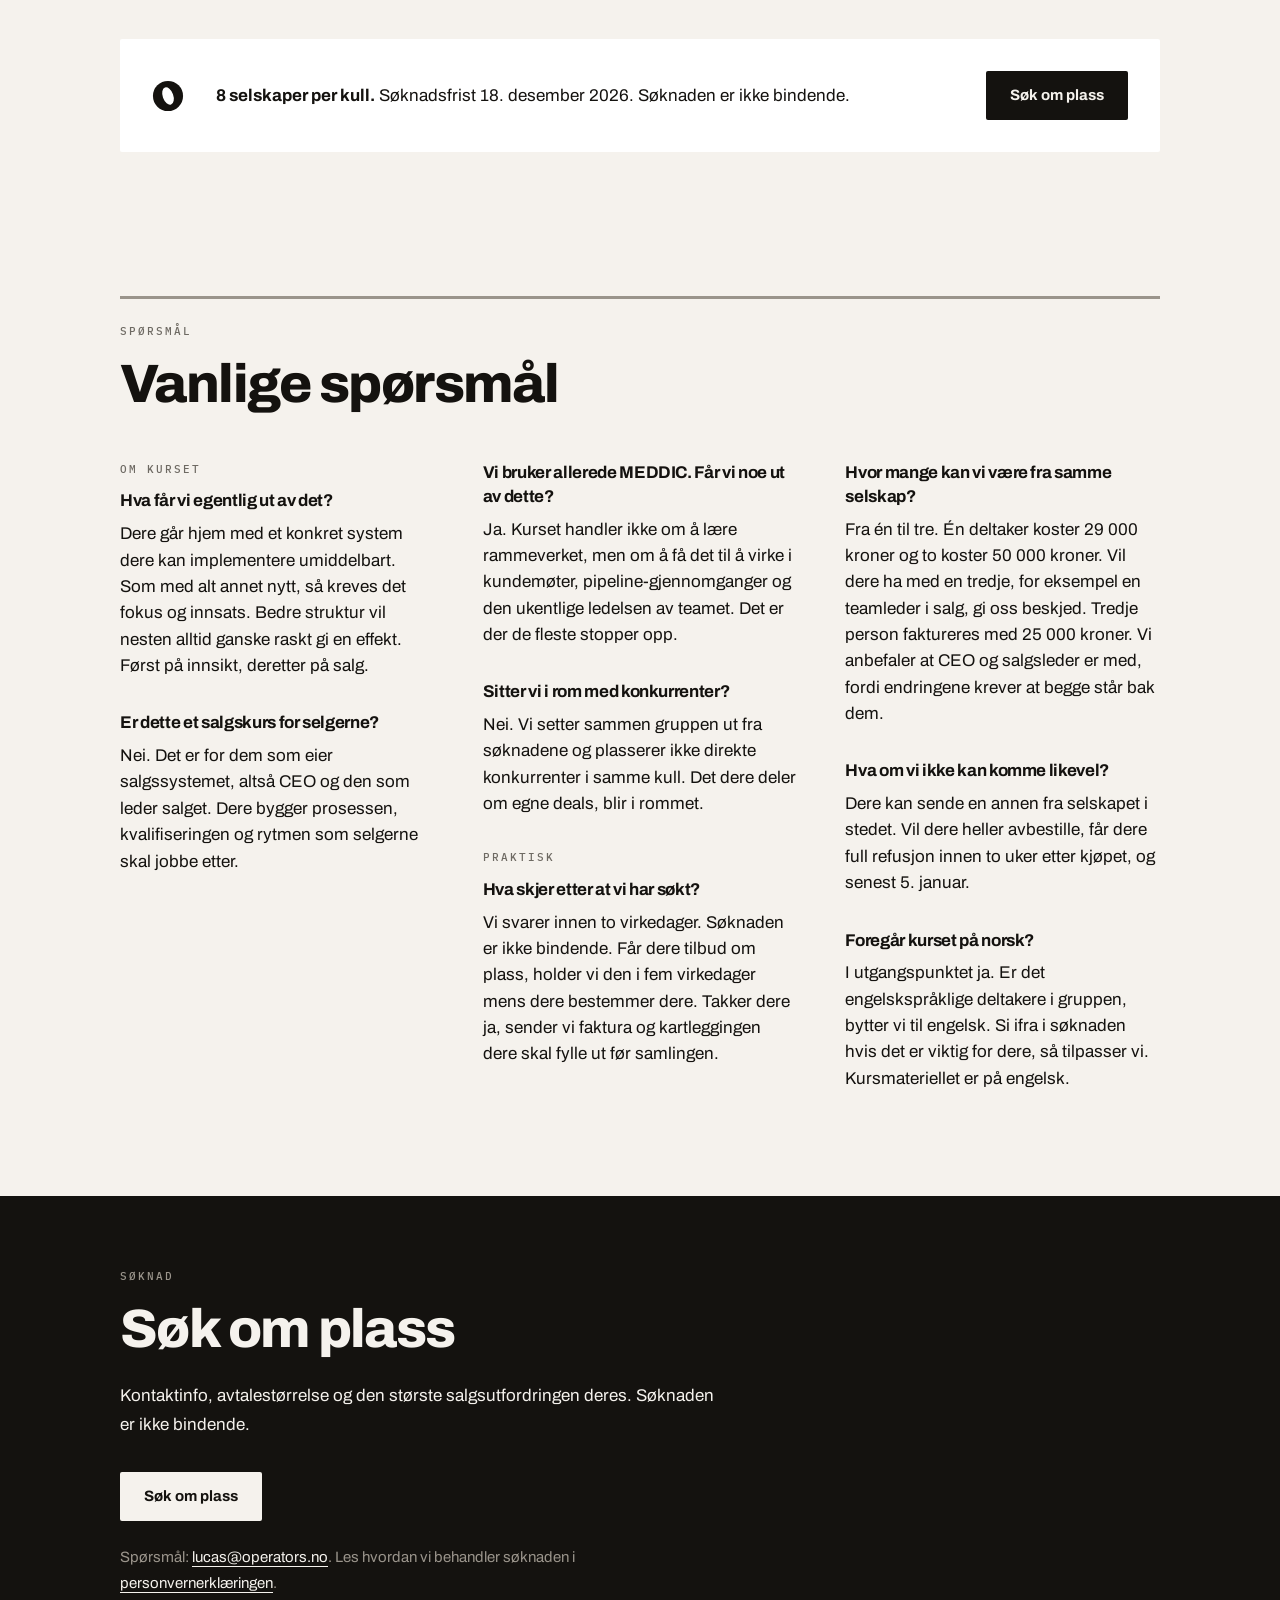
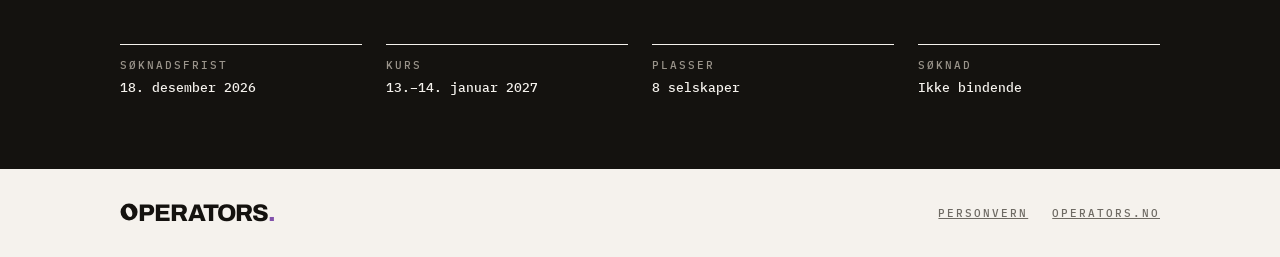
==== commit 30c77bbd: "Fjern prisen fra siden, nytt spørsmål om hva man får ut av det - Pris-seksjonen blir «Dette er med»:" ====
--- a/b2b-salg/index.html
+++ b/b2b-salg/index.html
@@ -325,30 +325,23 @@
   </div>
 </section>
 
-<!-- INVESTERING -->
+<!-- INKLUDERT -->
 <section class="section">
   <div class="wrap grid">
     <div class="span-6">
-      <p class="op-label">Investering</p>
-      <h2 class="h2">Pris</h2>
-      <div class="prices">
-        <div class="price"><span class="who">To deltakere fra samme selskap</span><span class="amt">50 000 kr</span></div>
-        <div class="price"><span class="who">Én deltaker</span><span class="amt">29 000 kr</span></div>
-        <div class="price"><span class="who">Tredje deltaker fra samme selskap</span><span class="amt">+ 25 000 kr</span></div>
-      </div>
-      <p class="op-label validity">Unntatt mva · Første kull, januar 2027</p>
-      <p class="body-l" style="margin-top:var(--op-space-5)">Full refusjon innen to uker etter kjøp, og senest 5. januar. Kan noen ikke komme, sender dere en annen fra selskapet.</p>
-      <p class="roi">Selger dere avtaler på flere hundre tusen kroner, holder det at kurset redder én deal som ellers ville sklidd.</p>
-    </div>
-    <div class="col-right">
-      <p class="op-label" style="margin-bottom:var(--op-space-4)">Inkludert</p>
-      <ul class="rows">
+      <p class="op-label">Inkludert</p>
+      <h2 class="h2">Dette er med</h2>
+      <ul class="rows" style="margin-top:var(--op-space-6)">
         <li>Kartlegging før samlingen</li>
         <li>To kursdager med Espen</li>
         <li>Arbeidsmaler og kursmateriell</li>
         <li>Mat og drikke begge dager</li>
         <li>Én oppfølgingssamtale per selskap etter seks uker</li>
       </ul>
+    </div>
+    <div class="col-right">
+      <p class="body-l">Full refusjon innen to uker etter kjøp, og senest 5. januar. Kan noen ikke komme, sender dere en annen fra selskapet.</p>
+      <p class="roi">Selger dere avtaler på flere hundre tusen kroner, holder det at kurset redder én deal som ellers ville sklidd.</p>
       <div style="margin-top:var(--op-space-6)"><a class="btn btn-ink" href="https://tally.so/r/NpepgW" data-tally-open="NpepgW" data-tally-layout="modal" data-tally-width="640" data-tally-auto-close="0">Søk om plass</a></div>
     </div>
 
@@ -377,13 +370,12 @@
         <dl class="calc-out">
           <div><dt>Ny omsetning</dt><dd id="calc-new">55 mill. kr</dd></div>
           <div><dt>Økning i årlig omsetning</dt><dd id="calc-gain">5 mill. kr</dd></div>
-          <div><dt>Kursprisen som andel av økningen<span class="calc-sub" id="calc-share-s">50 000 kr (to deltakere) delt på 5 mill. kr</span></dt><dd id="calc-share">1&nbsp;%</dd></div>
         </dl>
       </div>
-      <p class="calc-note muted">Anslagene er deres egne. Regnestykket sammenligner kursprisen med omsetning, ikke resultat.</p>
+      <p class="calc-note muted">Anslagene er deres egne.</p>
       <div class="cta-band">
       <svg class="cta-mark" viewBox="0 0 100 100" xmlns="http://www.w3.org/2000/svg" aria-hidden="true"><mask id="opO-c4" maskUnits="userSpaceOnUse" x="0" y="0" width="100" height="100"><rect width="100" height="100" fill="#fff"/><ellipse cx="50" cy="50" rx="16.5" ry="28" fill="#000" transform="rotate(-20 50 50)"/></mask><circle cx="50" cy="50" r="47" fill="currentColor" mask="url(#opO-c4)"/></svg>
-      <p><b>50 000 kr for to deltakere.</b> Full refusjon innen to uker etter kjøp, og senest 5. januar.</p>
+      <p><b>8 selskaper per kull.</b> Søknadsfrist 18. desember 2026. Søknaden er ikke bindende.</p>
       <a class="btn btn-ink" href="https://tally.so/r/NpepgW" data-tally-open="NpepgW" data-tally-layout="modal" data-tally-width="640" data-tally-auto-close="0">Søk om plass</a>
     </div>
     </div>
@@ -399,6 +391,10 @@
     </div>
     <div class="faq-cols">
       <p class="op-label faq-group">Om kurset</p>
+      <div class="qa">
+        <h3>Hva får vi egentlig ut av det?</h3>
+        <p>Dere går hjem med et konkret system dere kan implementere umiddelbart. Som med alt annet nytt, så kreves det fokus og innsats. Bedre struktur vil nesten alltid ganske raskt gi en effekt. Først på innsikt, deretter på salg.</p>
+      </div>
       <div class="qa">
         <h3>Er dette et salgskurs for selgerne?</h3>
         <p>Nei. Det er for dem som eier salgssystemet, altså CEO og den som leder salget. Dere bygger prosessen, kvalifiseringen og rytmen som selgerne skal jobbe etter.</p>
@@ -449,7 +445,7 @@
         <div class="fact" role="listitem"><div class="op-label">Søknadsfrist</div><div class="v">18. desember 2026</div></div>
         <div class="fact" role="listitem"><div class="op-label">Kurs</div><div class="v">13.–14. januar 2027</div></div>
         <div class="fact" role="listitem"><div class="op-label">Plasser</div><div class="v">8 selskaper</div></div>
-        <div class="fact" role="listitem"><div class="op-label">Pris</div><div class="v">Fra 29 000 kr, unntatt mva</div></div>
+        <div class="fact" role="listitem"><div class="op-label">Søknad</div><div class="v">Ikke bindende</div></div>
       </div>
     </div>
   </div>
@@ -470,7 +466,6 @@
 (function(){
   var REV=[1,2,3,4,5,7.5,10,15,20,25,30,40,50,60,75,100,125,150,200,250,300,400,500,750,1000,1500,2000]; /* mill. kr */
   var LIFT=[10,20,30,40,50,60,70,80,90,100,200,300,400,500,600,700,800,900]; /* prosent økning: 200 = 3x */
-  var PRICE=50000; /* to deltakere */
   var NB=' ';
   var rev=document.getElementById('calc-rev'), lift=document.getElementById('calc-lift');
   if(!rev||!lift||!window.Intl) return;
@@ -496,8 +491,6 @@
     var gain=base*p/100;
     set('calc-new',kr(base*m));
     set('calc-gain',kr(gain));
-    set('calc-share',n(PRICE/gain*100,{maximumSignificantDigits:2})+NB+'%');
-    set('calc-share-s',kr(PRICE)+' (to deltakere) delt på '+kr(gain));
     fill(rev); fill(lift);
   }
   rev.addEventListener('input',update); lift.addEventListener('input',update);
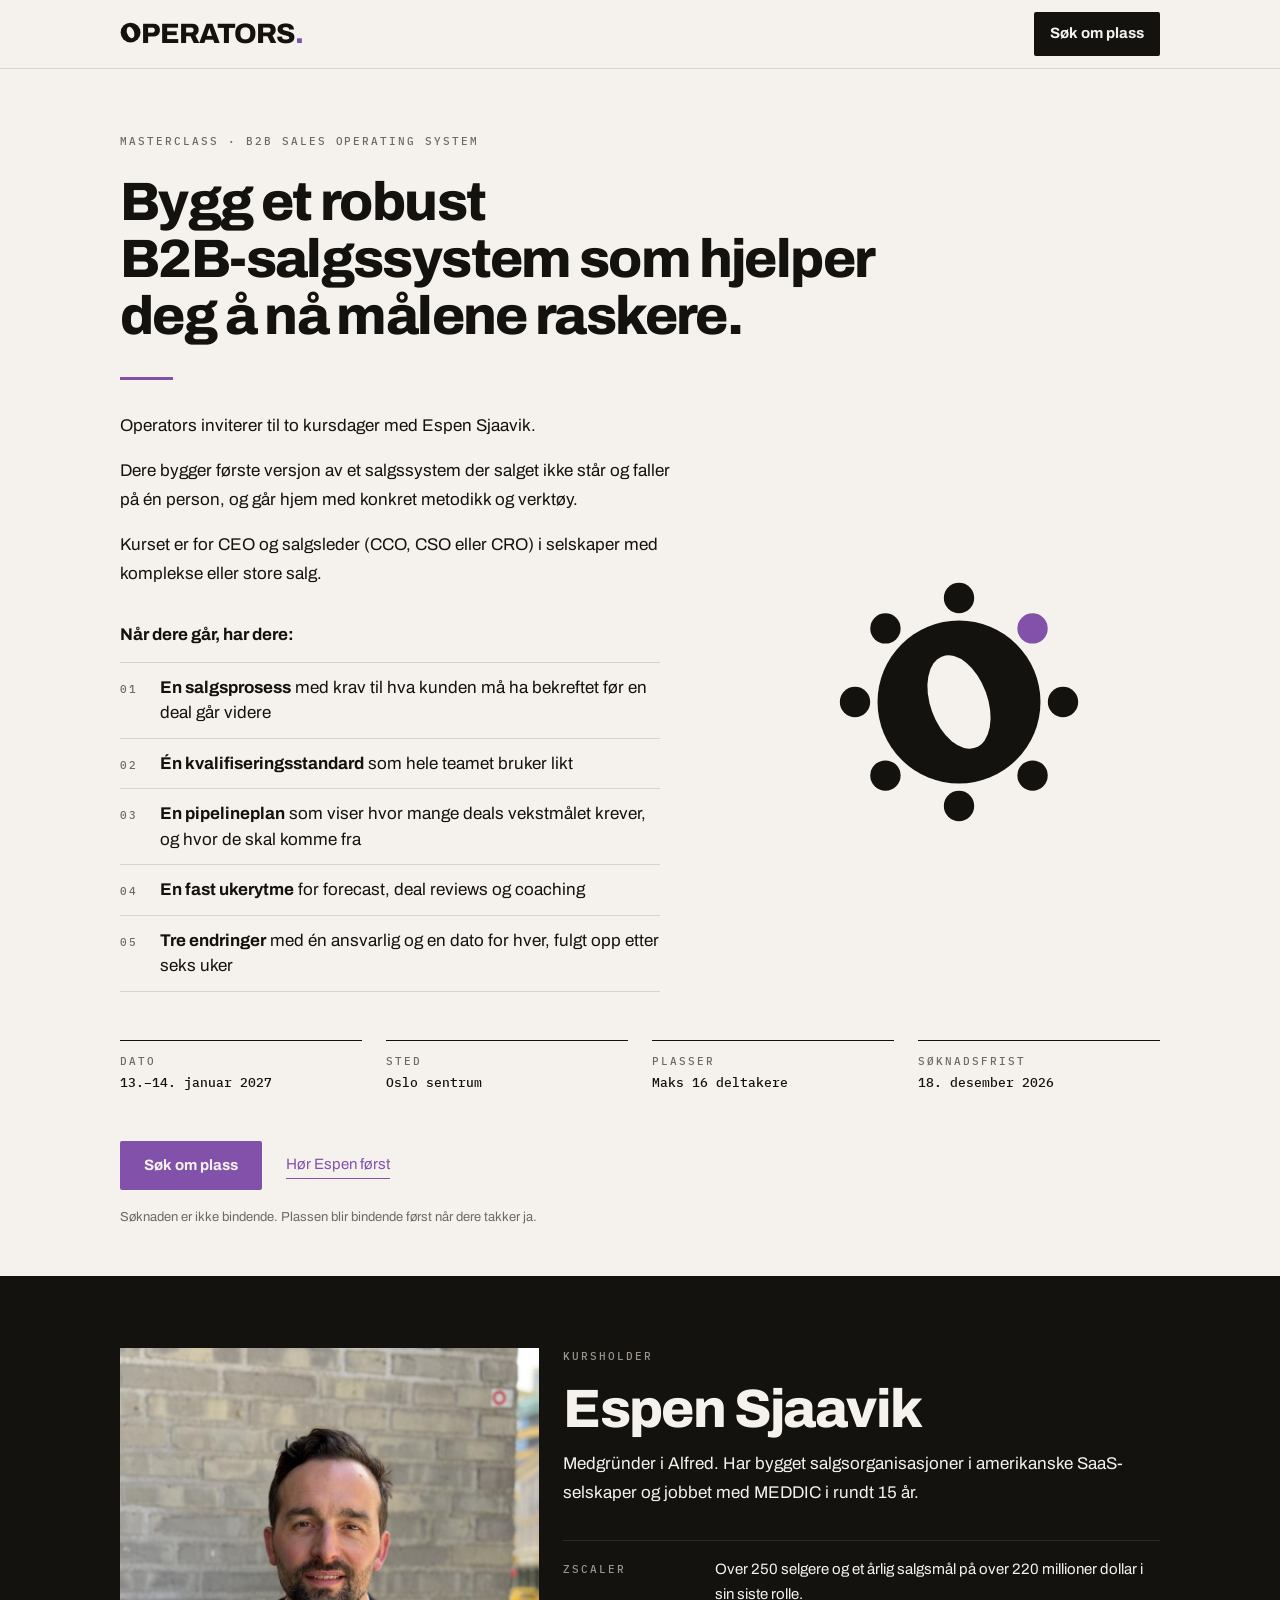
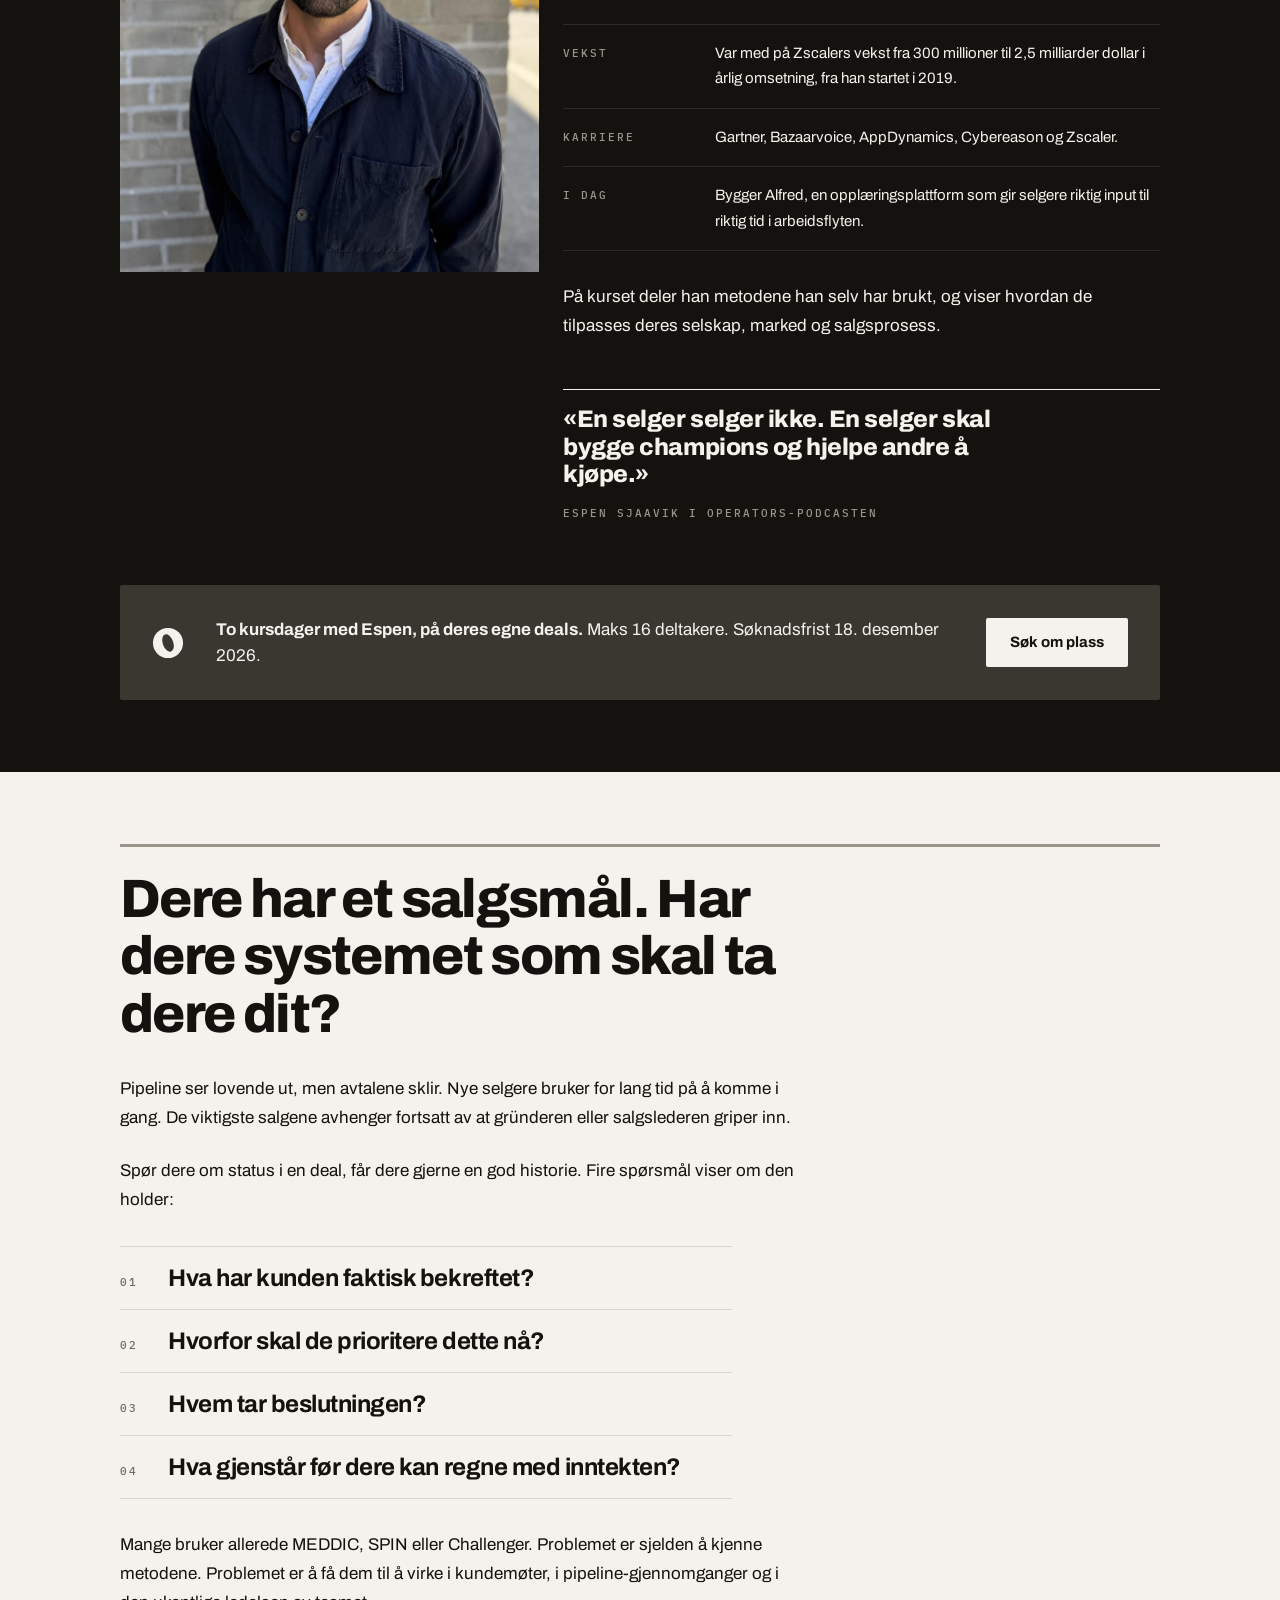
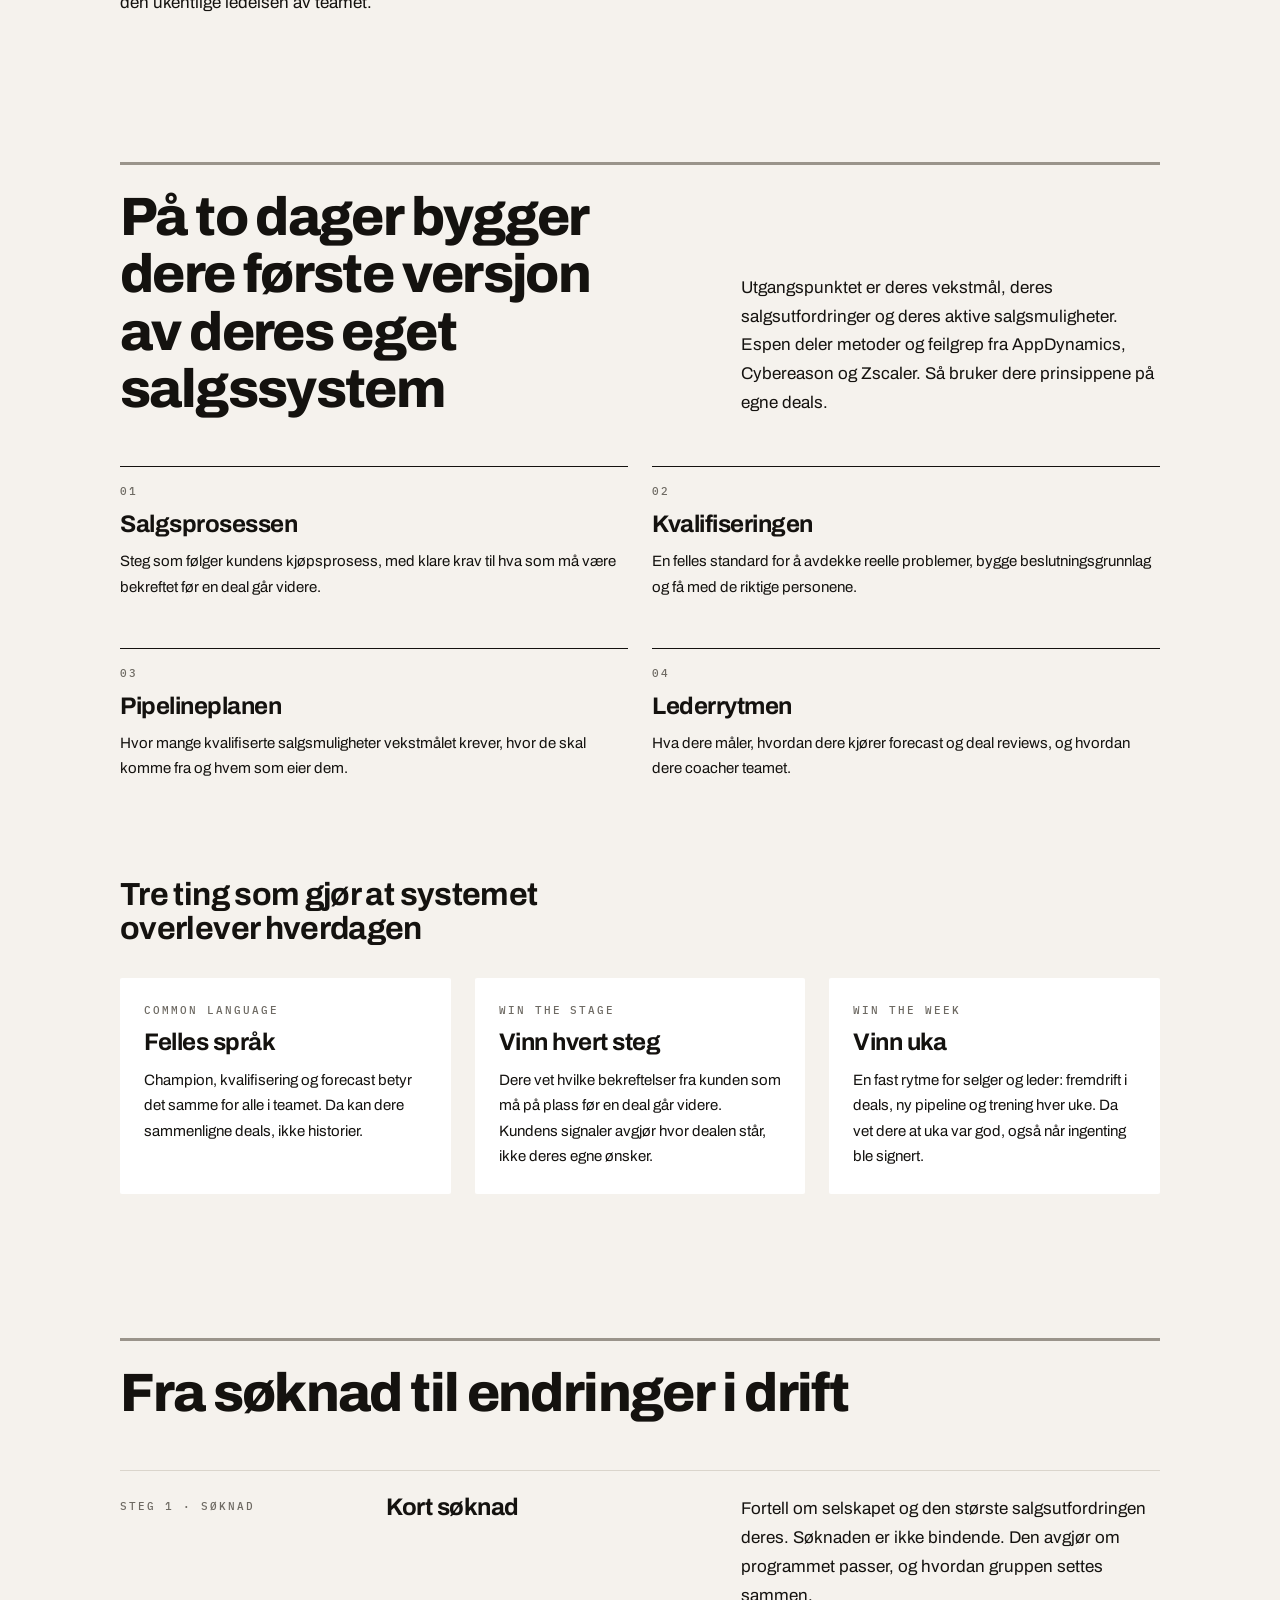
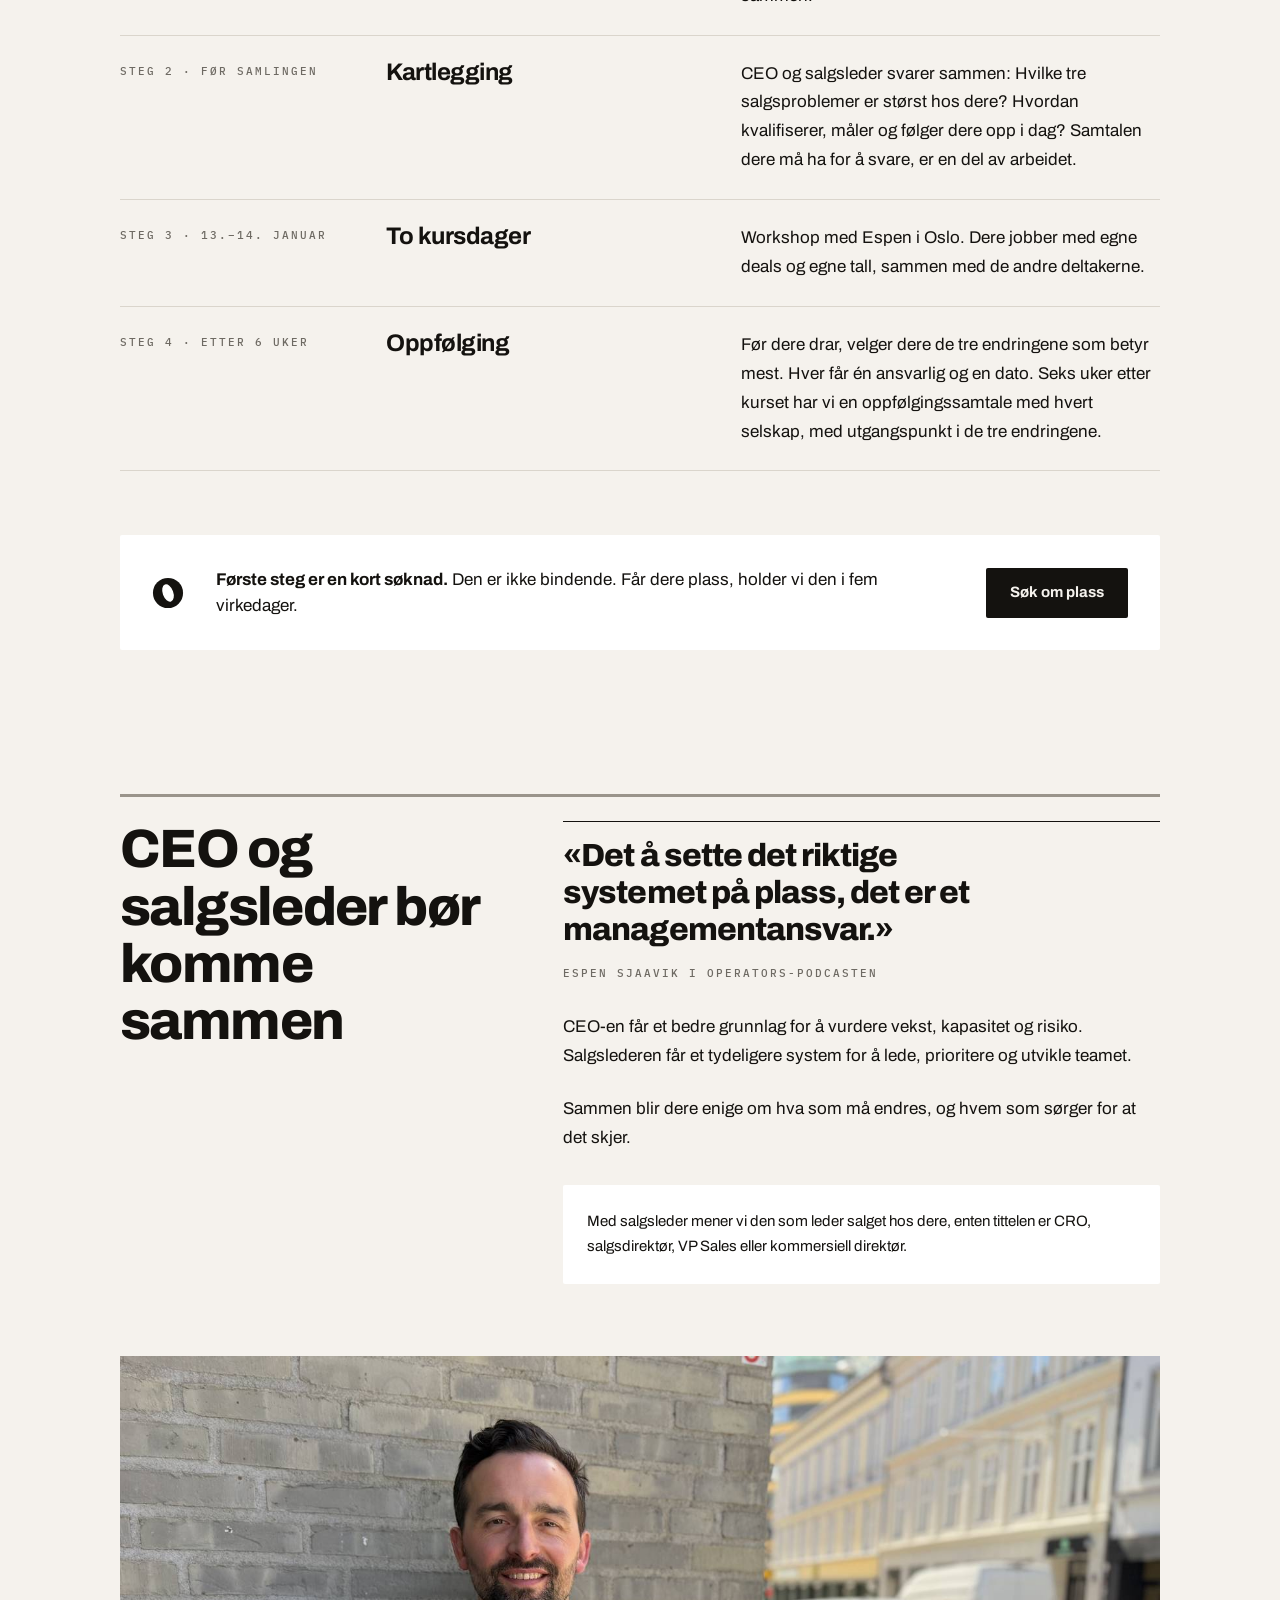
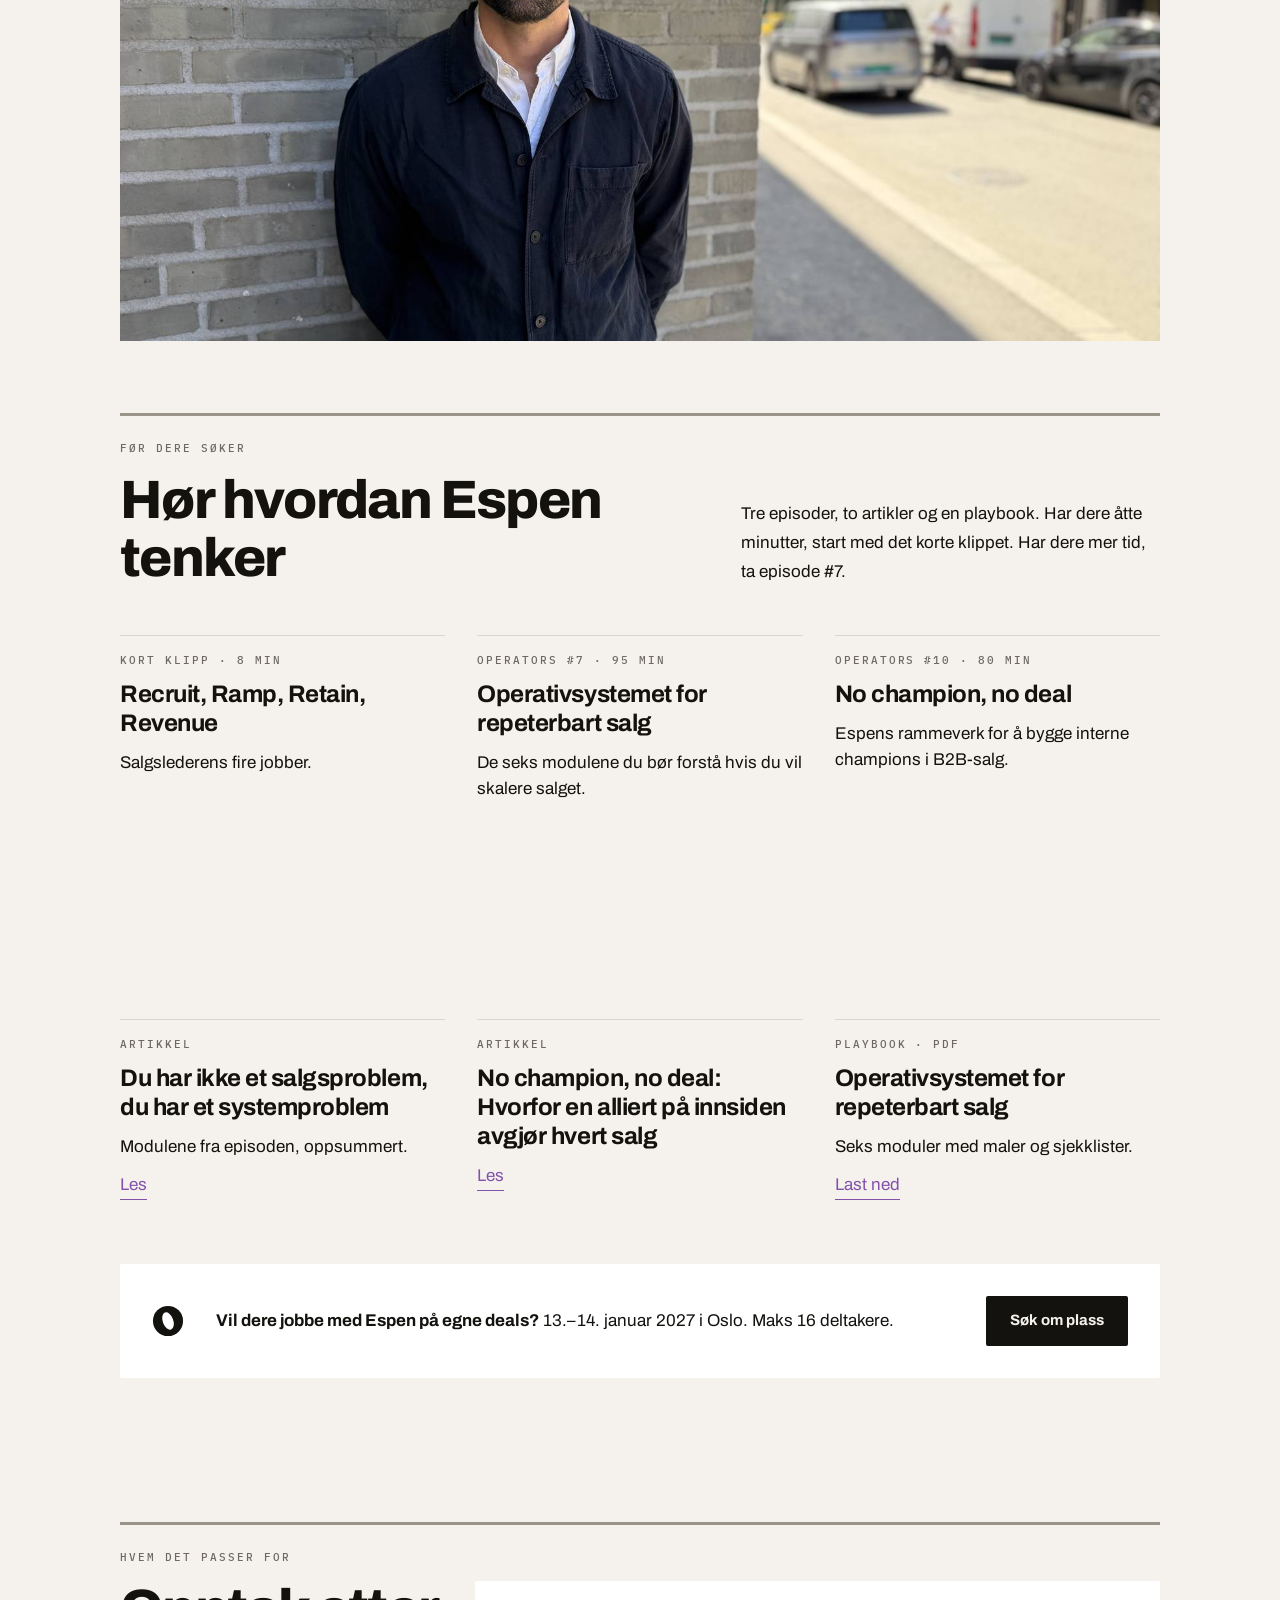
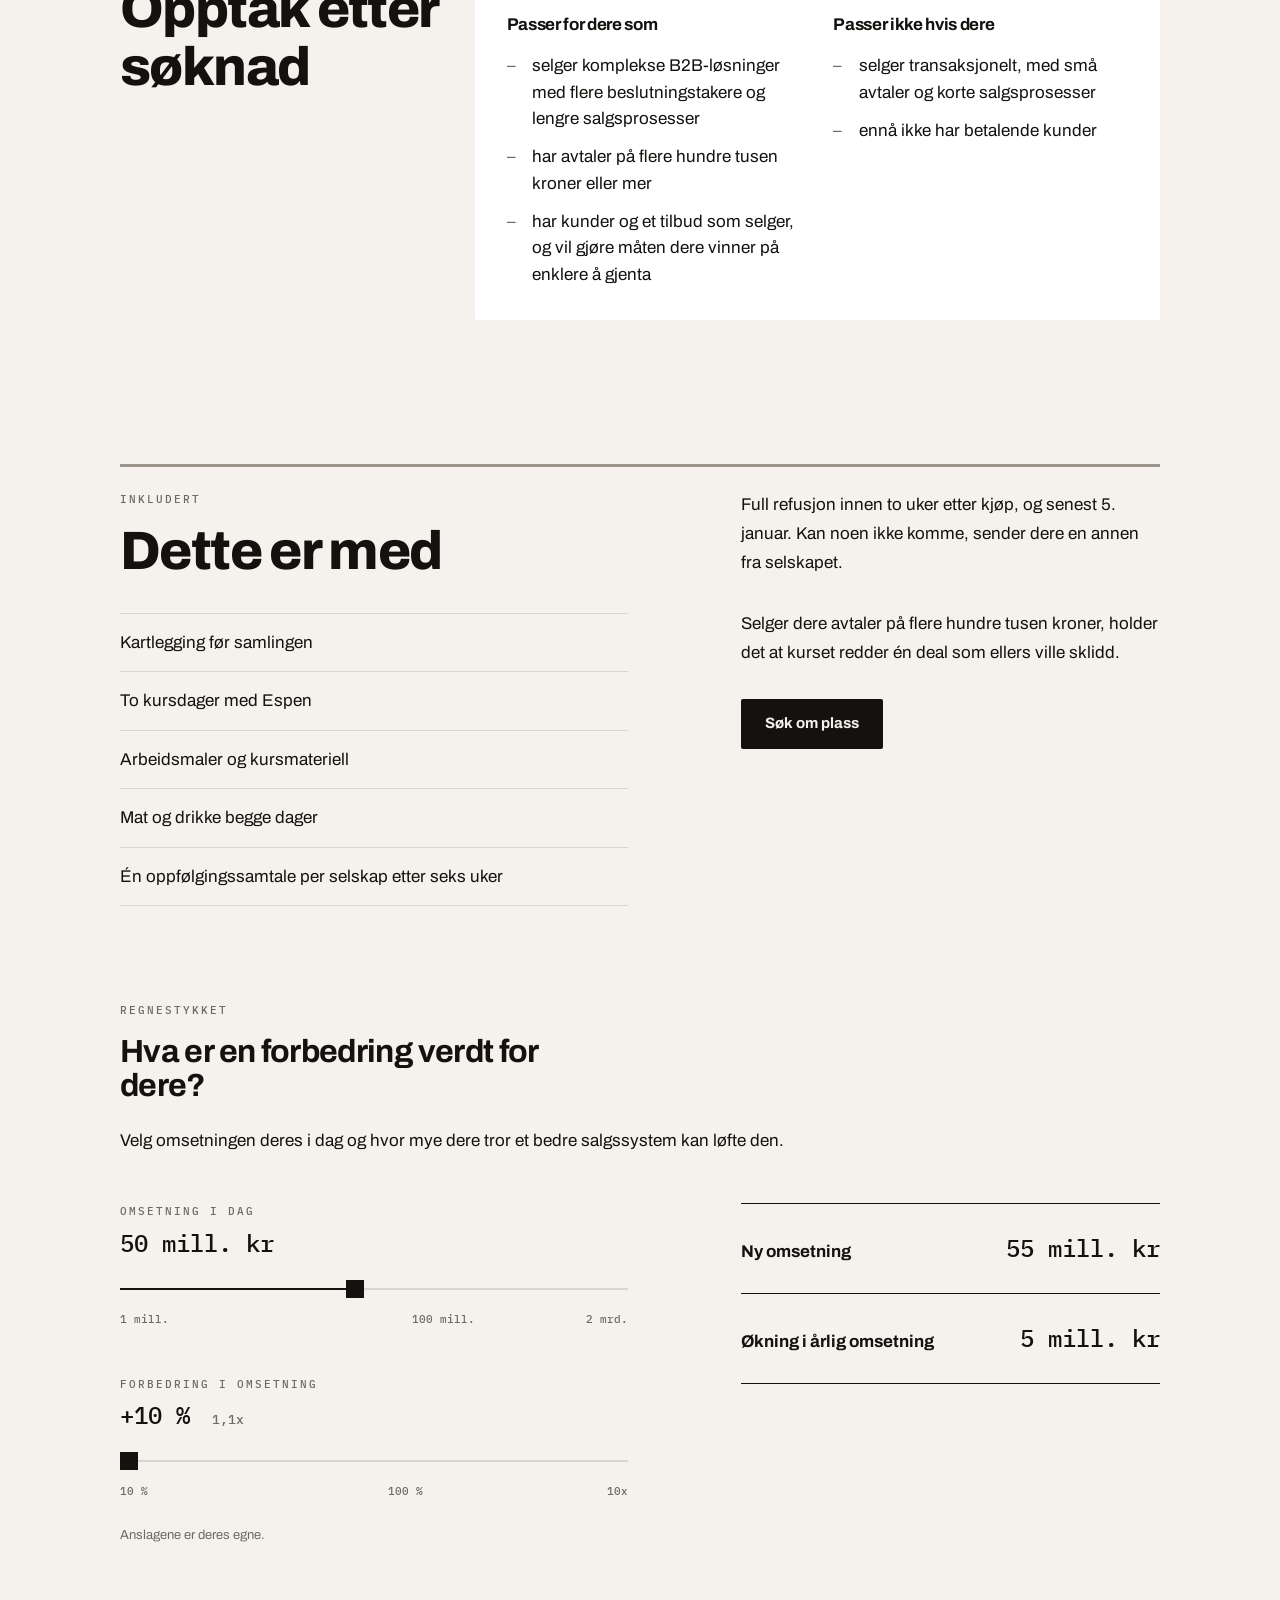
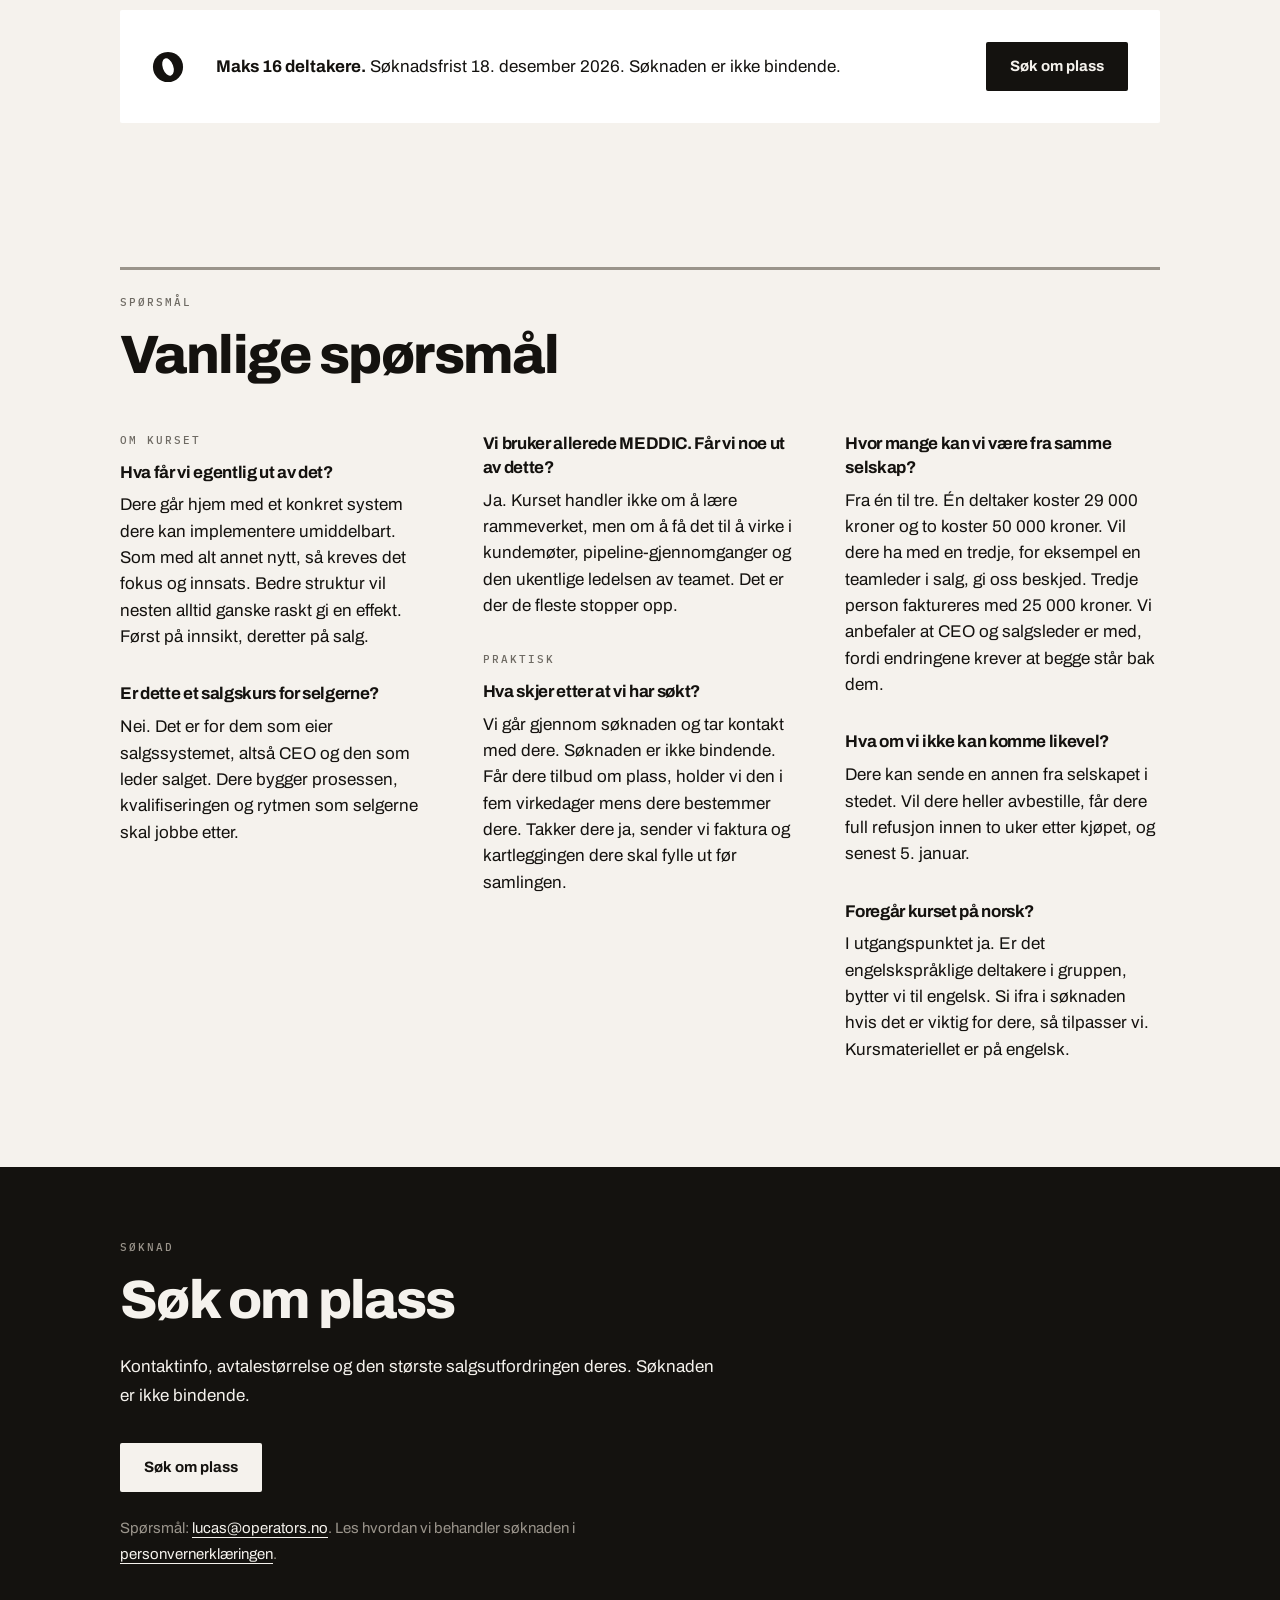
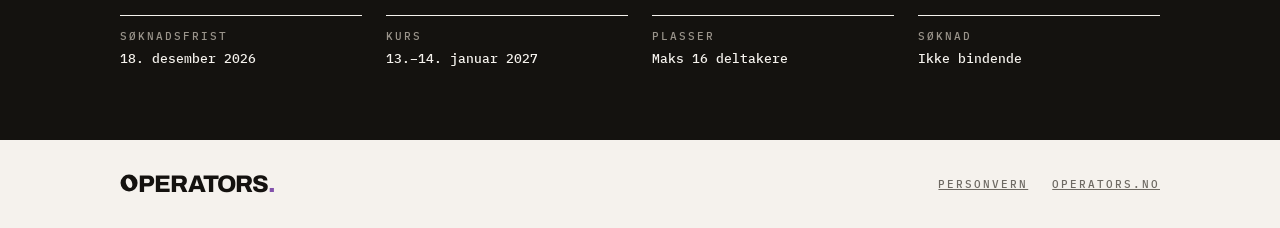
==== commit aa14d739: "Maks 16 deltakere i stedet for 8 selskaper, ubekreftede løfter fjernet - «8 selskaper» blir «Maks 16" ====
--- a/b2b-salg/index.html
+++ b/b2b-salg/index.html
@@ -8,11 +8,11 @@
 <link rel="stylesheet" href="/assets/operators.css">
 <link rel="icon" href="/assets/favicon.svg" type="image/svg+xml">
 <title>B2B Sales Operating System · Operators</title>
-<meta name="description" content="To kursdager med Espen Sjaavik for CEO og salgsleder. Dere går hjem med salgsprosess, kvalifisering, pipelineplan og lederrytme for deres eget selskap. 13.–14. januar 2027 i Oslo. Maks åtte selskaper.">
+<meta name="description" content="To kursdager med Espen Sjaavik for CEO og salgsleder. Dere går hjem med salgsprosess, kvalifisering, pipelineplan og lederrytme for deres eget selskap. 13.–14. januar 2027 i Oslo. Maks 16 deltakere.">
 <link rel="canonical" href="https://kurs.operators.no/b2b-salg/">
 <meta property="og:type" content="website">
 <meta property="og:title" content="Bygg et robust B2B-salgssystem som hjelper deg å nå målene raskere">
-<meta property="og:description" content="To kursdager med Espen Sjaavik for CEO og salgsleder. Dere går hjem med salgsprosess, kvalifisering, pipelineplan og lederrytme for deres eget selskap. 13.–14. januar 2027 i Oslo. Maks åtte selskaper.">
+<meta property="og:description" content="To kursdager med Espen Sjaavik for CEO og salgsleder. Dere går hjem med salgsprosess, kvalifisering, pipelineplan og lederrytme for deres eget selskap. 13.–14. januar 2027 i Oslo. Maks 16 deltakere.">
 <meta property="og:url" content="https://kurs.operators.no/b2b-salg/">
 <meta property="og:image" content="https://kurs.operators.no/assets/img/b2b-salg/espen-gate.jpg">
 <meta property="og:locale" content="nb_NO">
@@ -56,14 +56,13 @@
       </div>
       <figure class="room" aria-hidden="true">
         <svg viewBox="0 0 240 240" xmlns="http://www.w3.org/2000/svg"><mask id="opO-room" maskUnits="userSpaceOnUse" x="0" y="0" width="240" height="240"><rect width="240" height="240" fill="#fff"/><ellipse cx="120" cy="120" rx="26.4" ry="44.8" fill="#000" transform="rotate(-20 120 120)"/></mask><circle cx="120" cy="120" r="75.2" fill="currentColor" mask="url(#opO-room)"/><g fill="currentColor"><circle cx="120.0" cy="24.0" r="14"/><circle class="seat-you" cx="187.9" cy="52.1" r="14"/><circle cx="216.0" cy="120.0" r="14"/><circle cx="187.9" cy="187.9" r="14"/><circle cx="120.0" cy="216.0" r="14"/><circle cx="52.1" cy="187.9" r="14"/><circle cx="24.0" cy="120.0" r="14"/><circle cx="52.1" cy="52.1" r="14"/></g></svg>
-        <figcaption class="op-label">8 selskaper per kull</figcaption>
       </figure>
     </div>
 
     <div class="facts" role="list">
       <div class="fact" role="listitem"><div class="op-label">Dato</div><div class="v">13.–14. januar 2027</div></div>
       <div class="fact" role="listitem"><div class="op-label">Sted</div><div class="v">Oslo sentrum</div></div>
-      <div class="fact" role="listitem"><div class="op-label">Plasser</div><div class="v">8 selskaper</div></div>
+      <div class="fact" role="listitem"><div class="op-label">Plasser</div><div class="v">Maks 16 deltakere</div></div>
       <div class="fact" role="listitem"><div class="op-label">Søknadsfrist</div><div class="v">18. desember 2026</div></div>
     </div>
 
@@ -100,7 +99,7 @@
     <div class="span-12">
     <div class="cta-band">
       <svg class="cta-mark" viewBox="0 0 100 100" xmlns="http://www.w3.org/2000/svg" aria-hidden="true"><mask id="opO-c1" maskUnits="userSpaceOnUse" x="0" y="0" width="100" height="100"><rect width="100" height="100" fill="#fff"/><ellipse cx="50" cy="50" rx="16.5" ry="28" fill="#000" transform="rotate(-20 50 50)"/></mask><circle cx="50" cy="50" r="47" fill="currentColor" mask="url(#opO-c1)"/></svg>
-      <p><b>To kursdager med Espen, på deres egne deals.</b> 8 selskaper per kull. Søknadsfrist 18. desember 2026.</p>
+      <p><b>To kursdager med Espen, på deres egne deals.</b> Maks 16 deltakere. Søknadsfrist 18. desember 2026.</p>
       <a class="btn btn-paper" href="https://tally.so/r/NpepgW" data-tally-open="NpepgW" data-tally-layout="modal" data-tally-width="640" data-tally-auto-close="0">Søk om plass</a>
     </div>
     </div>
@@ -201,7 +200,7 @@
       <li>
         <span class="op-label">Steg 3 · 13.–14. januar</span>
         <h3>To kursdager</h3>
-        <p class="body-l">Workshop med Espen i Oslo. Dere jobber med egne deals og egne tall, sammen med ledere fra opptil sju andre selskaper.</p>
+        <p class="body-l">Workshop med Espen i Oslo. Dere jobber med egne deals og egne tall, sammen med de andre deltakerne.</p>
       </li>
       <li>
         <span class="op-label">Steg 4 · Etter 6 uker</span>
@@ -294,7 +293,7 @@
     </ul>
     <div class="cta-band">
       <svg class="cta-mark" viewBox="0 0 100 100" xmlns="http://www.w3.org/2000/svg" aria-hidden="true"><mask id="opO-c3" maskUnits="userSpaceOnUse" x="0" y="0" width="100" height="100"><rect width="100" height="100" fill="#fff"/><ellipse cx="50" cy="50" rx="16.5" ry="28" fill="#000" transform="rotate(-20 50 50)"/></mask><circle cx="50" cy="50" r="47" fill="currentColor" mask="url(#opO-c3)"/></svg>
-      <p><b>Vil dere jobbe med Espen på egne deals?</b> 13.–14. januar 2027 i Oslo. 8 selskaper per kull.</p>
+      <p><b>Vil dere jobbe med Espen på egne deals?</b> 13.–14. januar 2027 i Oslo. Maks 16 deltakere.</p>
       <a class="btn btn-ink" href="https://tally.so/r/NpepgW" data-tally-open="NpepgW" data-tally-layout="modal" data-tally-width="640" data-tally-auto-close="0">Søk om plass</a>
     </div>
   </div>
@@ -375,7 +374,7 @@
       <p class="calc-note muted">Anslagene er deres egne.</p>
       <div class="cta-band">
       <svg class="cta-mark" viewBox="0 0 100 100" xmlns="http://www.w3.org/2000/svg" aria-hidden="true"><mask id="opO-c4" maskUnits="userSpaceOnUse" x="0" y="0" width="100" height="100"><rect width="100" height="100" fill="#fff"/><ellipse cx="50" cy="50" rx="16.5" ry="28" fill="#000" transform="rotate(-20 50 50)"/></mask><circle cx="50" cy="50" r="47" fill="currentColor" mask="url(#opO-c4)"/></svg>
-      <p><b>8 selskaper per kull.</b> Søknadsfrist 18. desember 2026. Søknaden er ikke bindende.</p>
+      <p><b>Maks 16 deltakere.</b> Søknadsfrist 18. desember 2026. Søknaden er ikke bindende.</p>
       <a class="btn btn-ink" href="https://tally.so/r/NpepgW" data-tally-open="NpepgW" data-tally-layout="modal" data-tally-width="640" data-tally-auto-close="0">Søk om plass</a>
     </div>
     </div>
@@ -403,14 +402,10 @@
         <h3>Vi bruker allerede MEDDIC. Får vi noe ut av dette?</h3>
         <p>Ja. Kurset handler ikke om å lære rammeverket, men om å få det til å virke i kundemøter, pipeline-gjennomganger og den ukentlige ledelsen av teamet. Det er der de fleste stopper opp.</p>
       </div>
-      <div class="qa">
-        <h3>Sitter vi i rom med konkurrenter?</h3>
-        <p>Nei. Vi setter sammen gruppen ut fra søknadene og plasserer ikke direkte konkurrenter i samme kull. Det dere deler om egne deals, blir i rommet.</p>
-      </div>
       <p class="op-label faq-group">Praktisk</p>
       <div class="qa">
         <h3>Hva skjer etter at vi har søkt?</h3>
-        <p>Vi svarer innen to virkedager. Søknaden er ikke bindende. Får dere tilbud om plass, holder vi den i fem virkedager mens dere bestemmer dere. Takker dere ja, sender vi faktura og kartleggingen dere skal fylle ut før samlingen.</p>
+        <p>Vi går gjennom søknaden og tar kontakt med dere. Søknaden er ikke bindende. Får dere tilbud om plass, holder vi den i fem virkedager mens dere bestemmer dere. Takker dere ja, sender vi faktura og kartleggingen dere skal fylle ut før samlingen.</p>
       </div>
       <div class="qa">
         <h3>Hvor mange kan vi være fra samme selskap?</h3>
@@ -444,7 +439,7 @@
       <div class="facts" role="list">
         <div class="fact" role="listitem"><div class="op-label">Søknadsfrist</div><div class="v">18. desember 2026</div></div>
         <div class="fact" role="listitem"><div class="op-label">Kurs</div><div class="v">13.–14. januar 2027</div></div>
-        <div class="fact" role="listitem"><div class="op-label">Plasser</div><div class="v">8 selskaper</div></div>
+        <div class="fact" role="listitem"><div class="op-label">Plasser</div><div class="v">Maks 16 deltakere</div></div>
         <div class="fact" role="listitem"><div class="op-label">Søknad</div><div class="v">Ikke bindende</div></div>
       </div>
     </div>
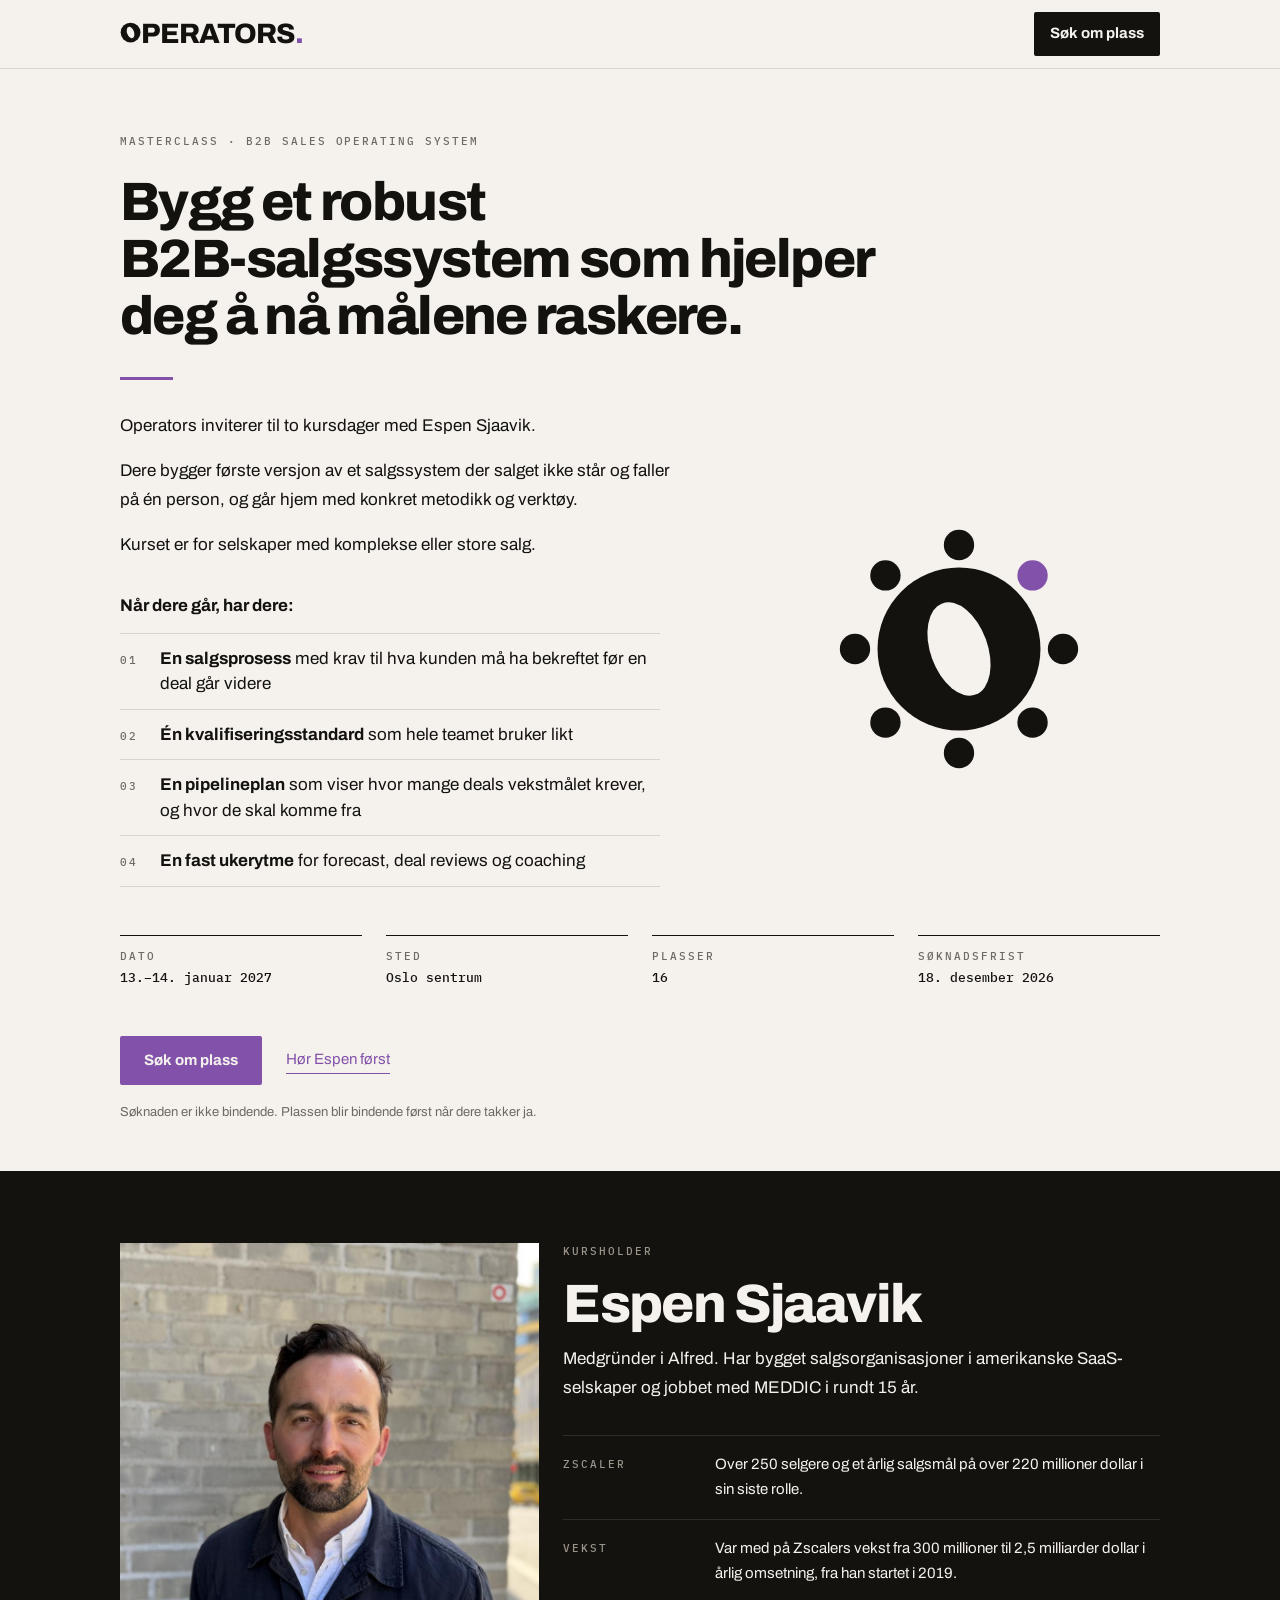
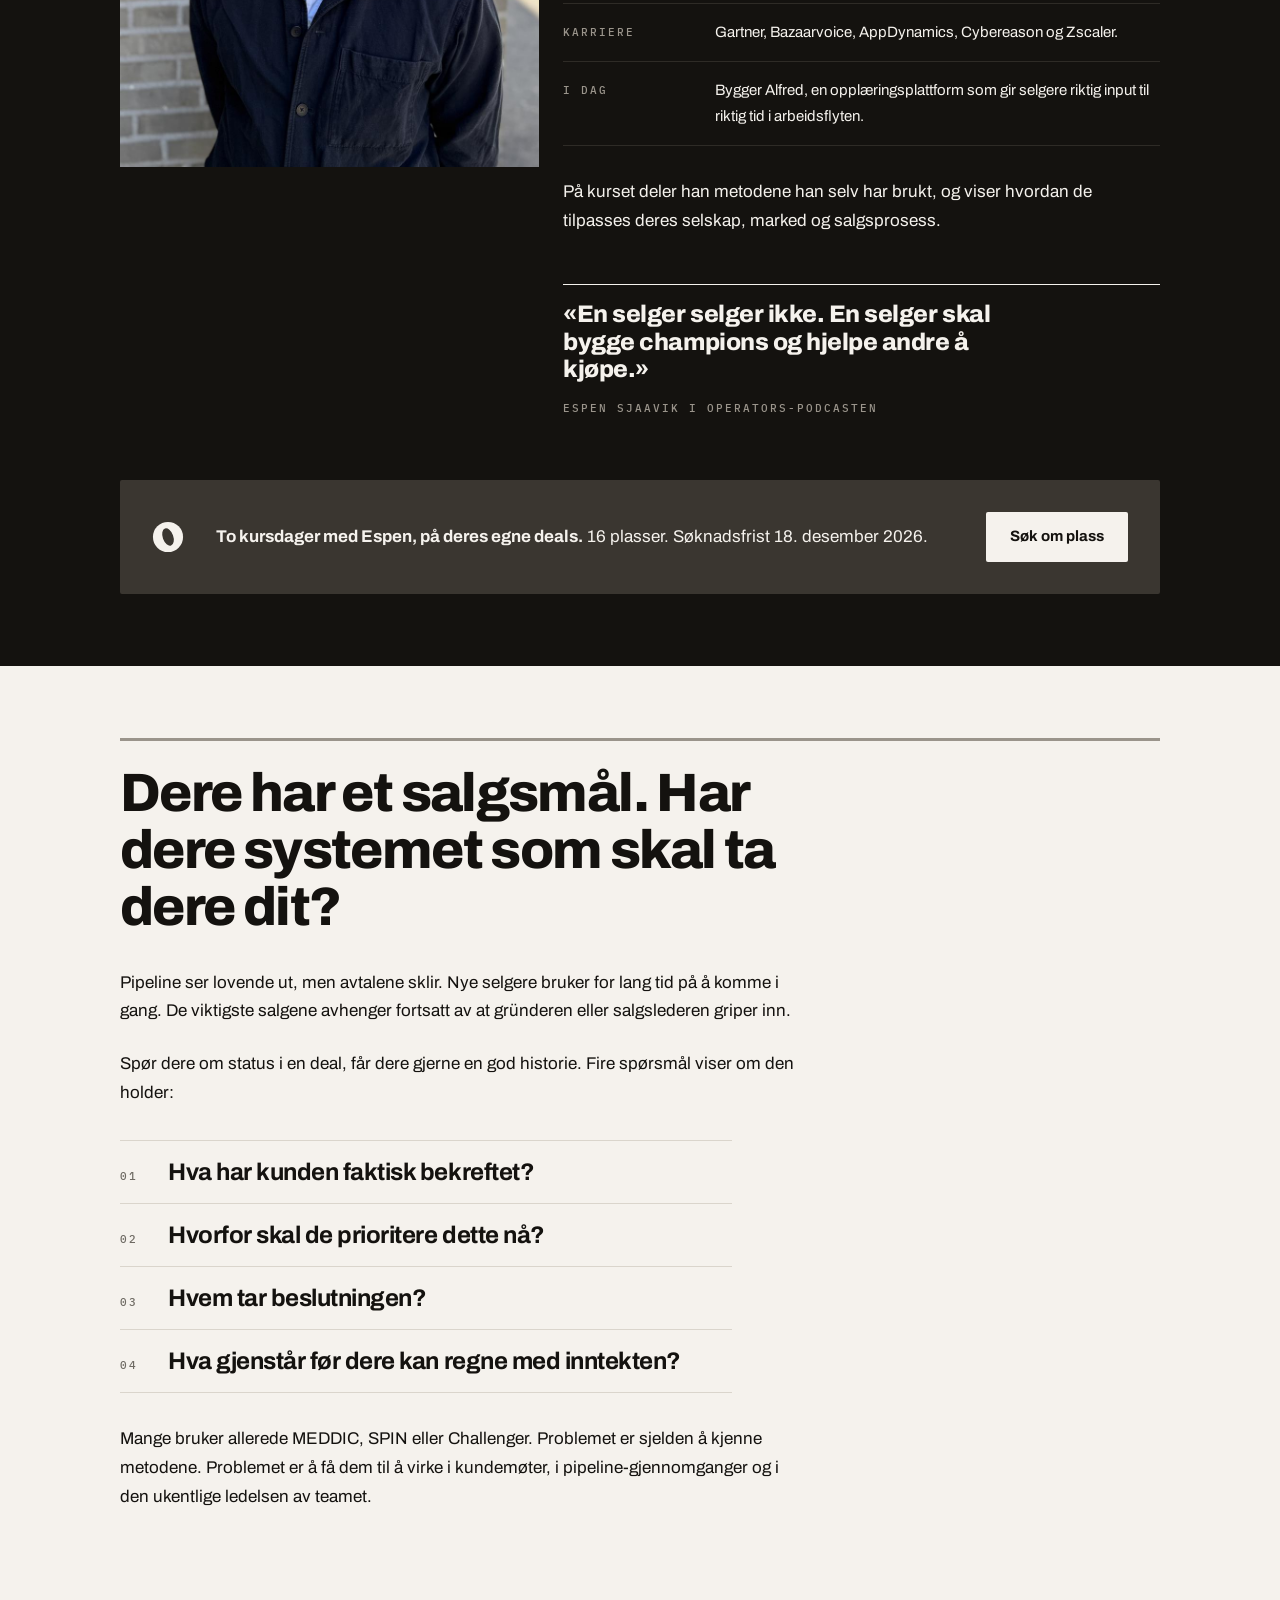
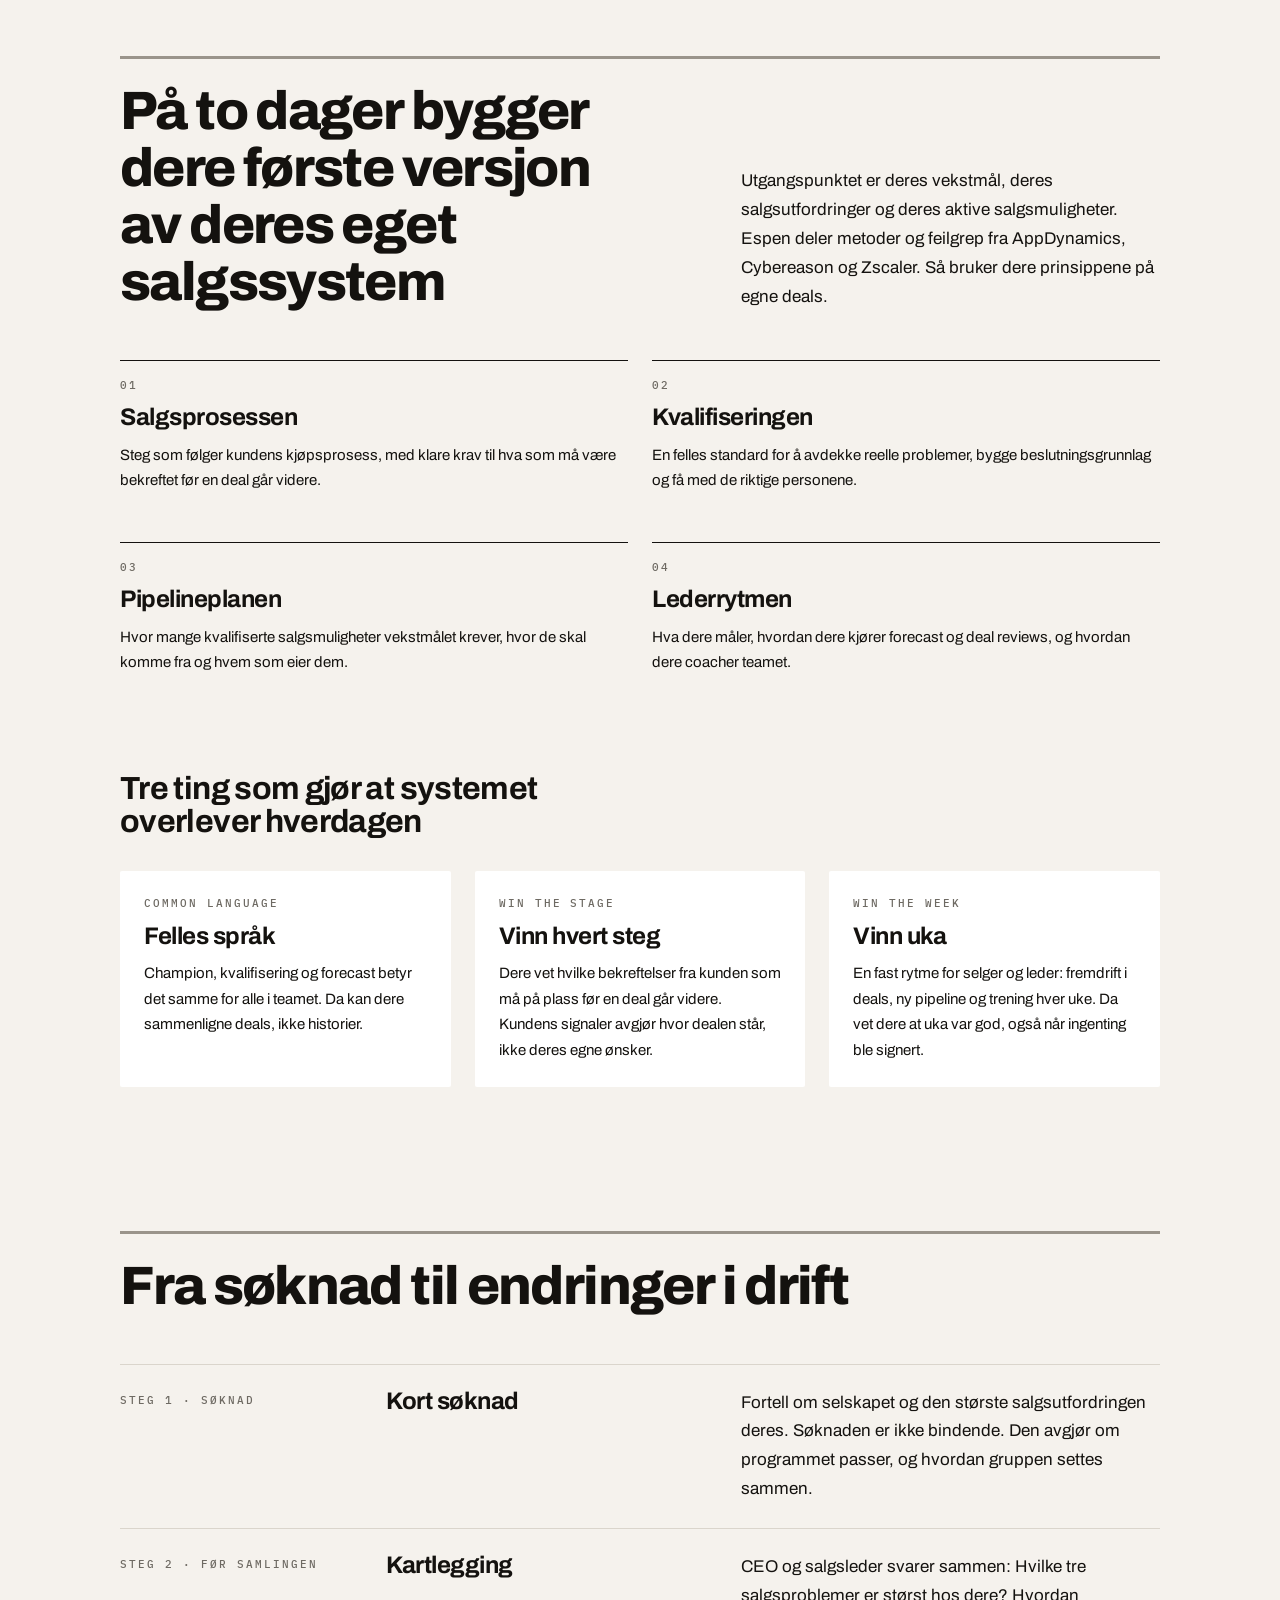
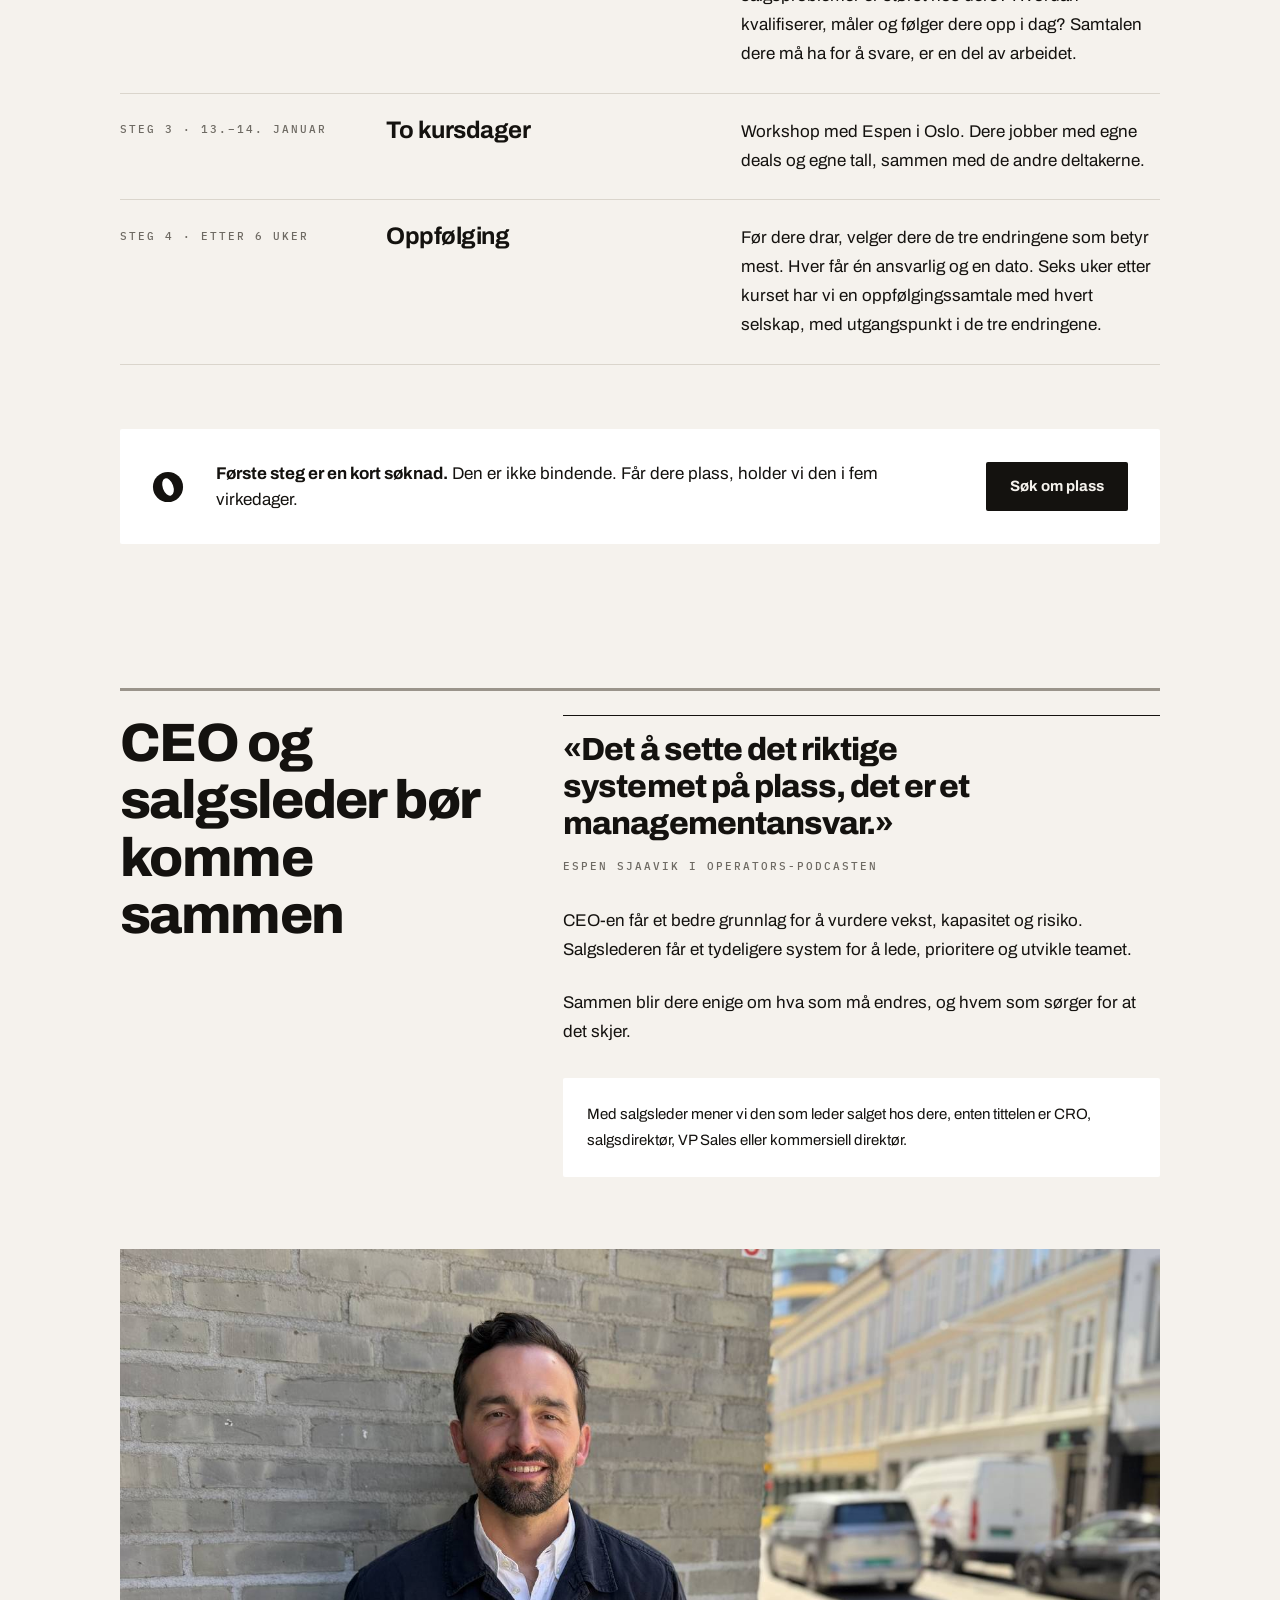
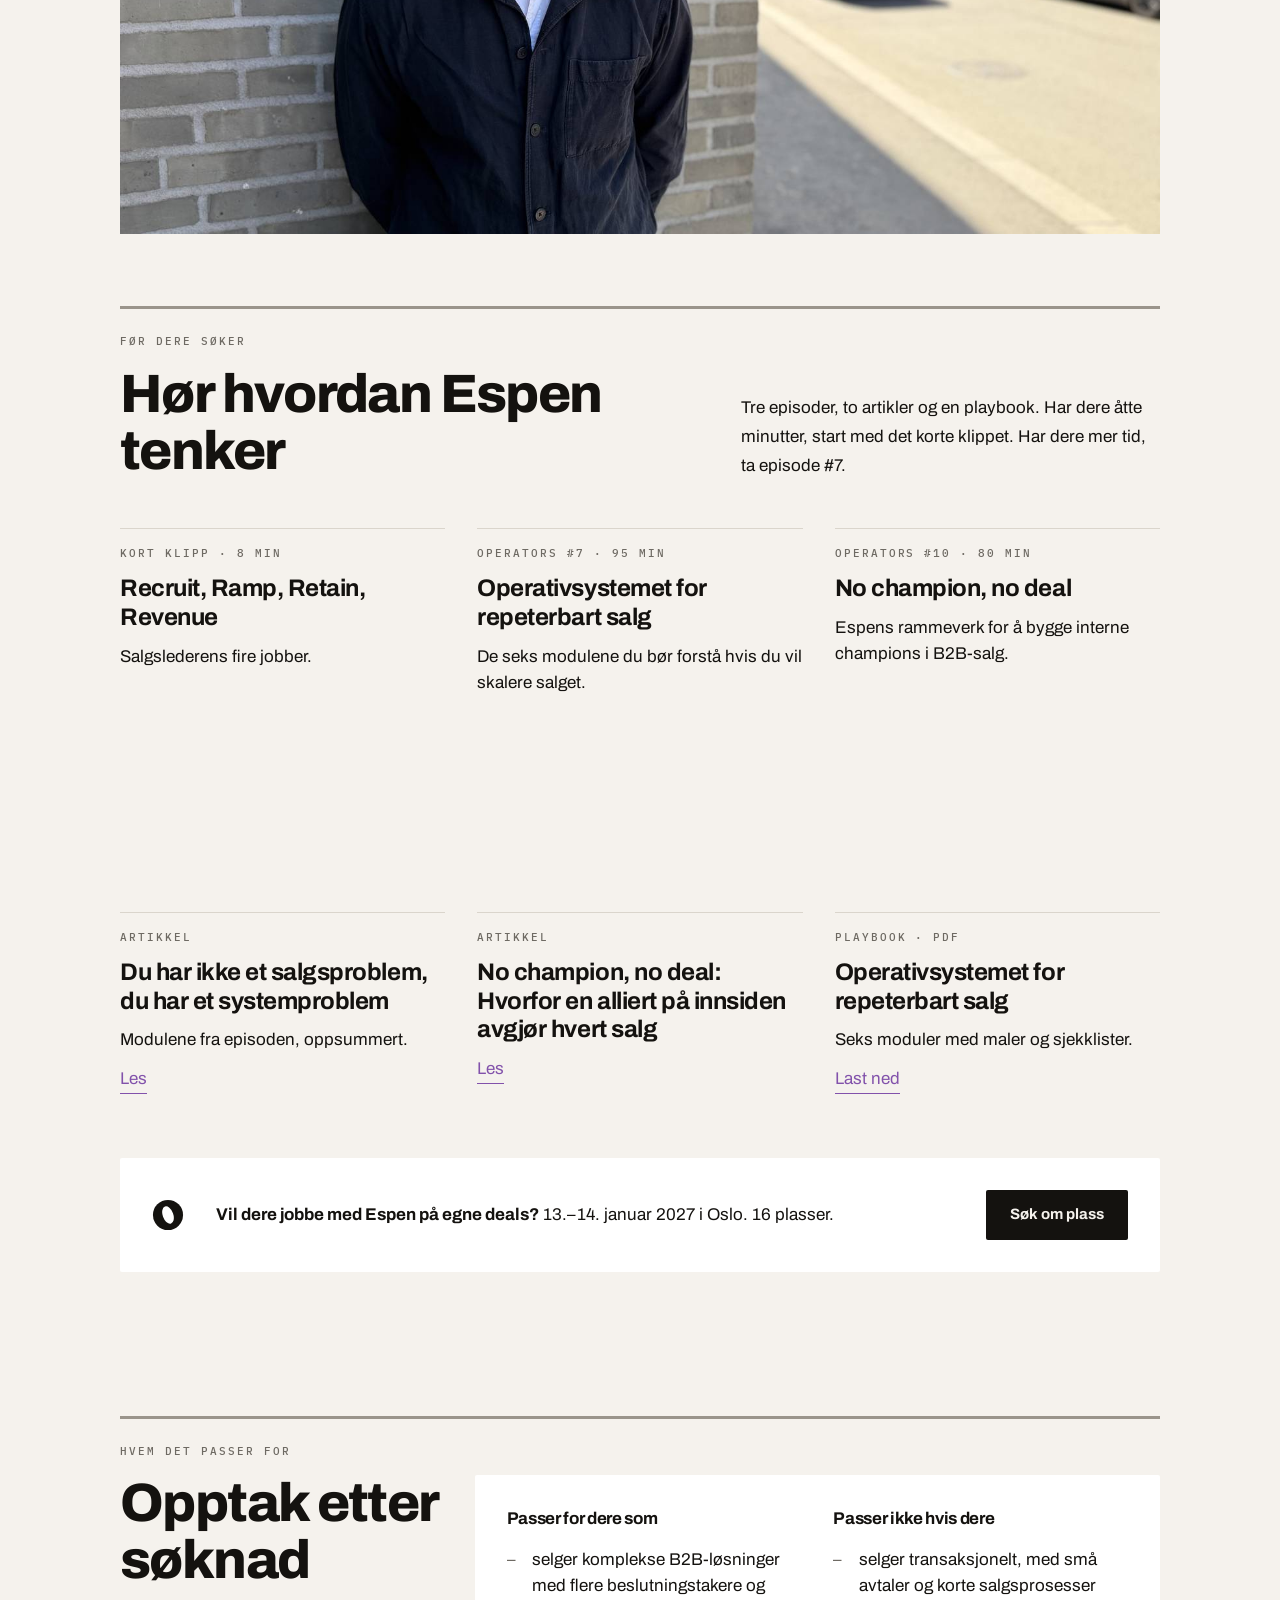
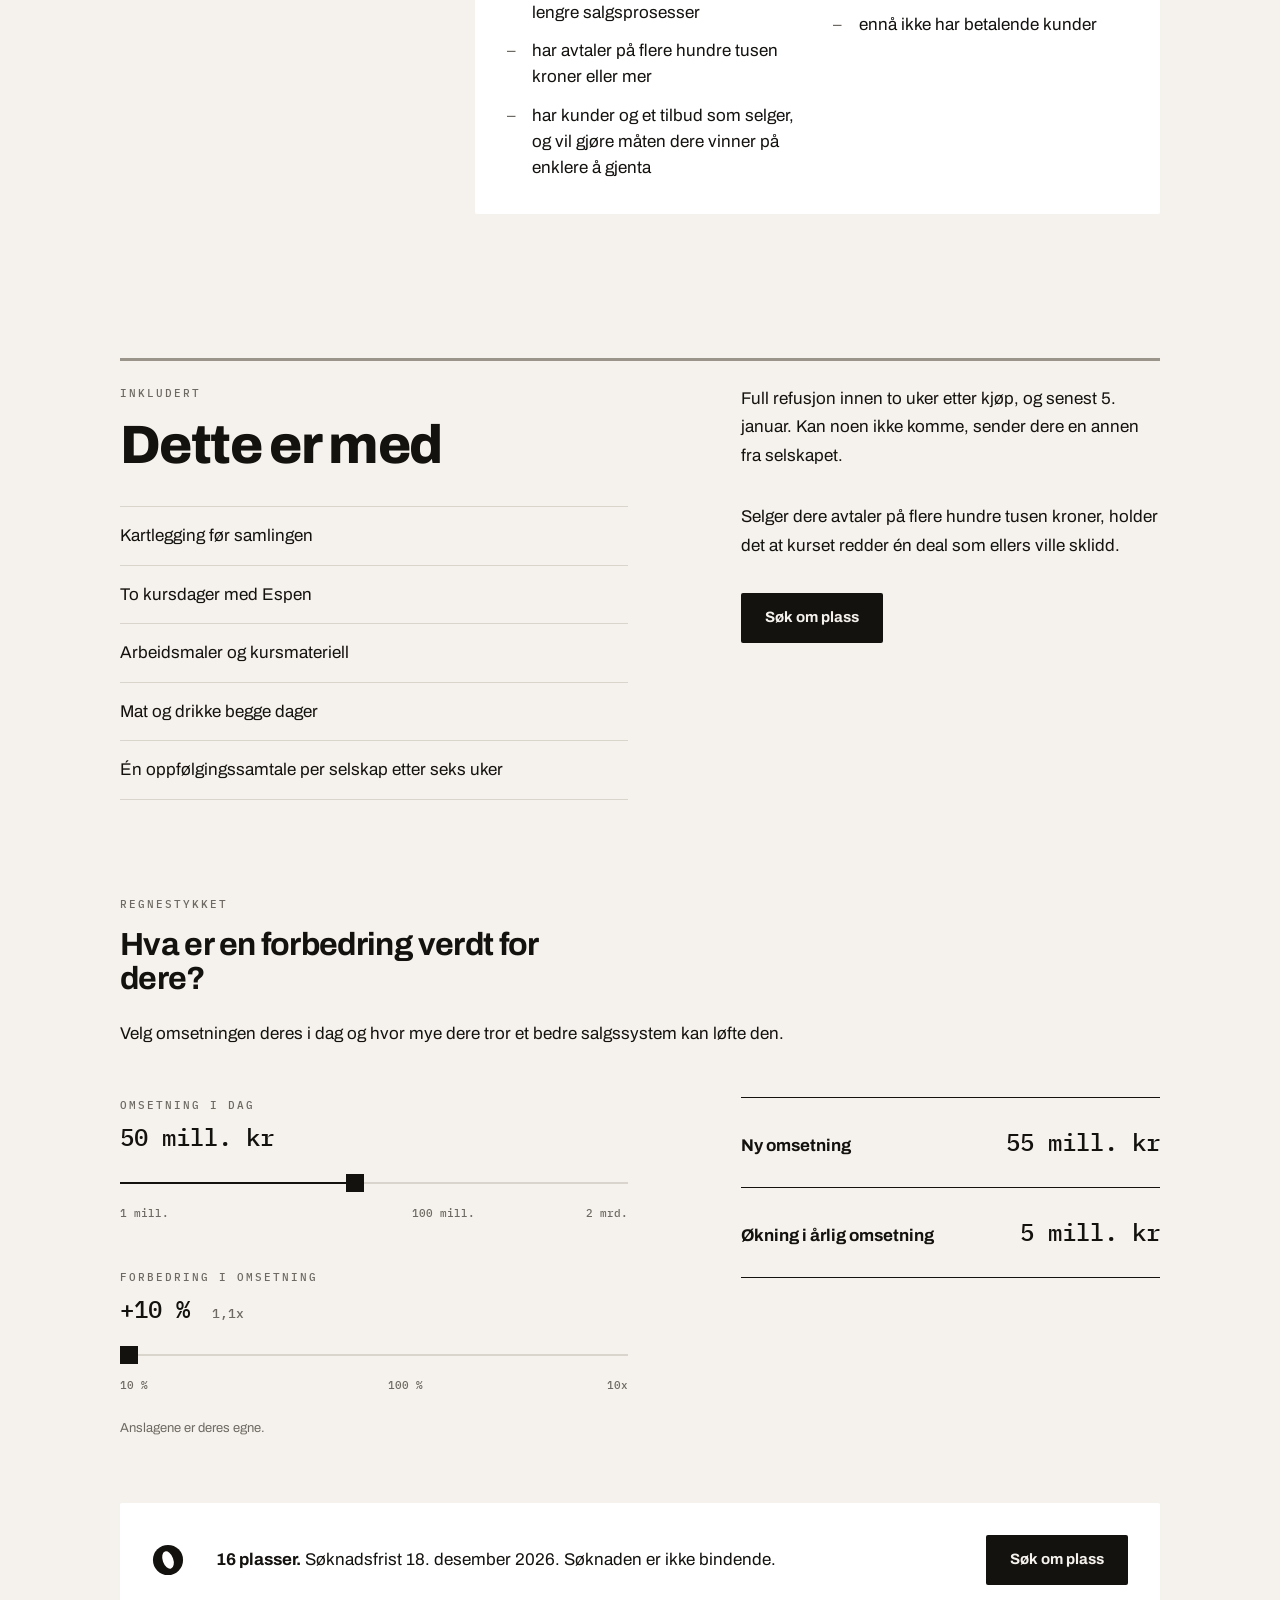
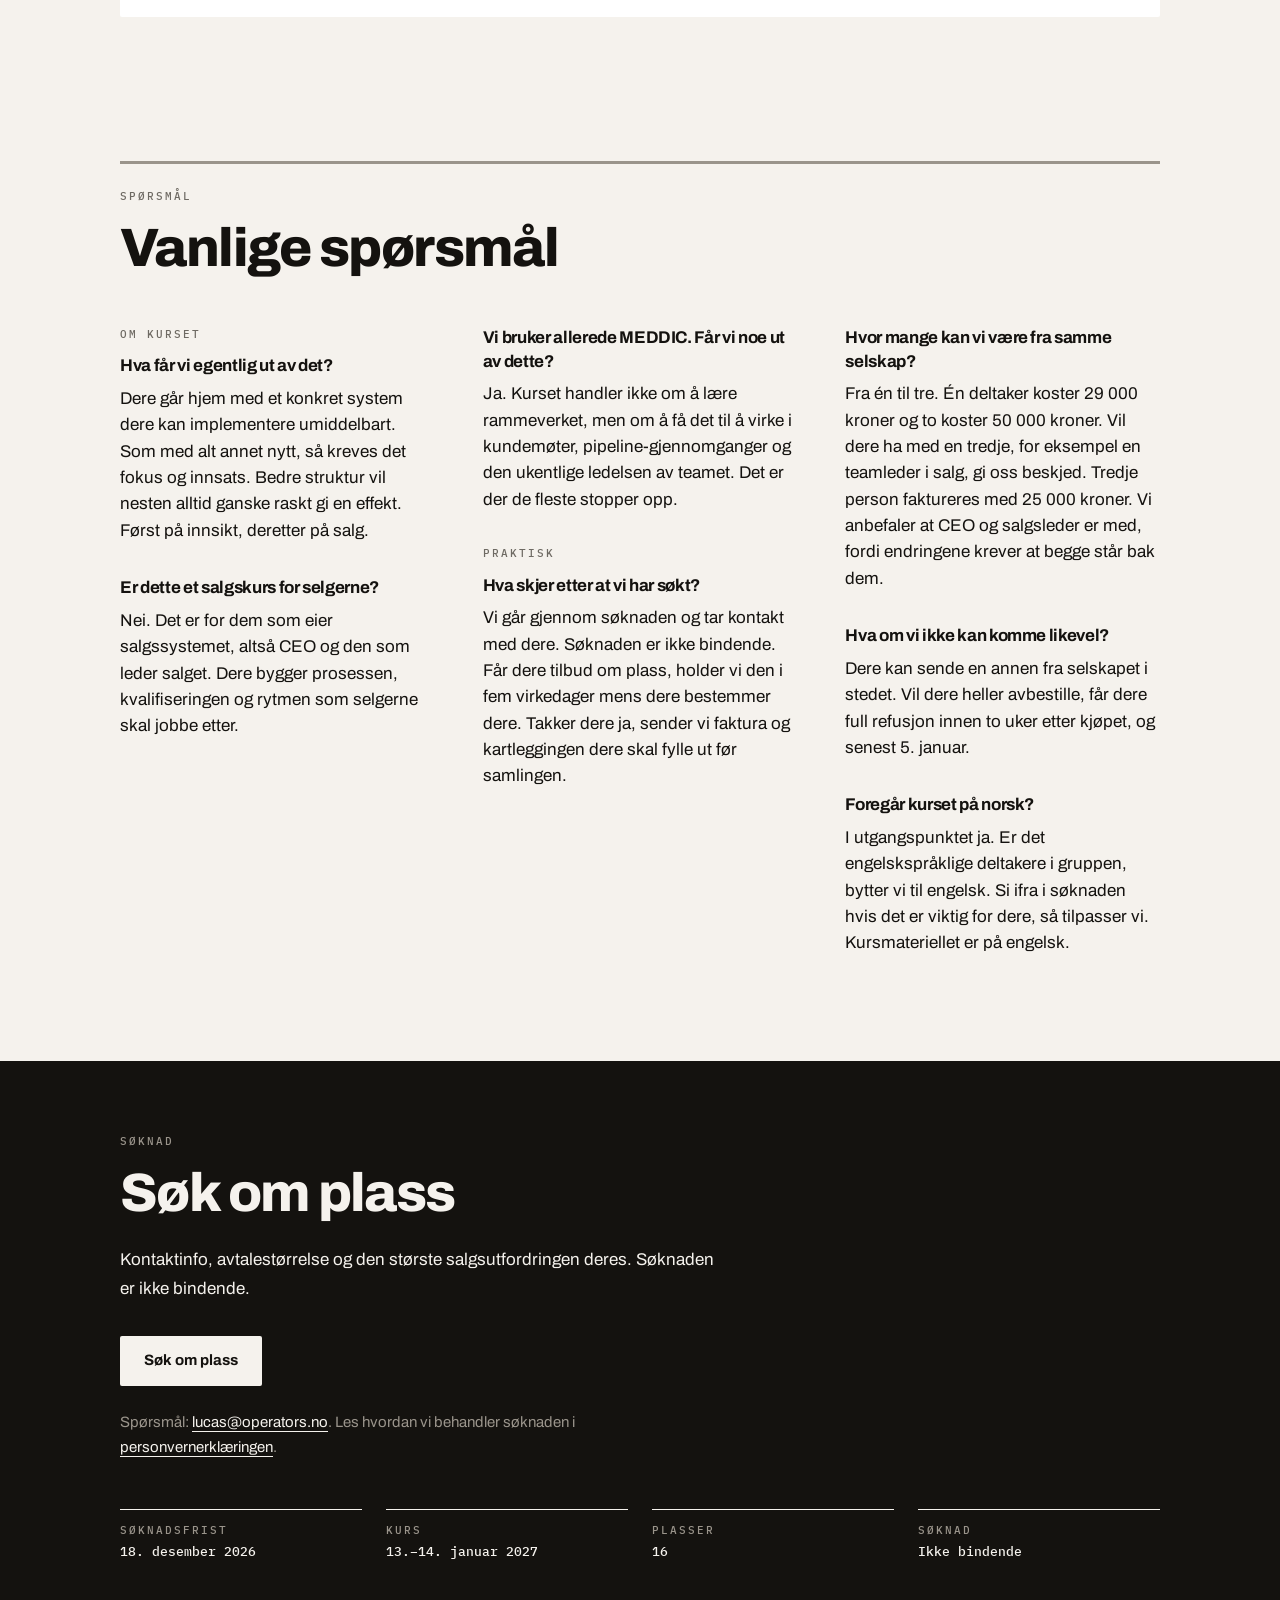
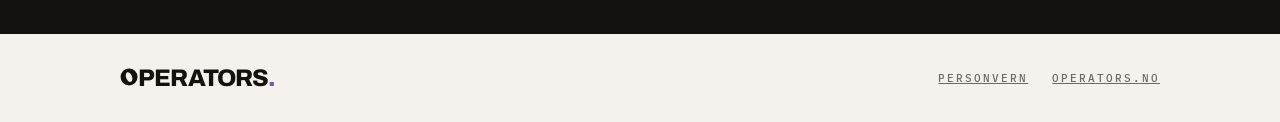
==== commit 17745944: "Kurset er for selskaper, 16 plasser, punkt 05 ut - Ingress og meta-beskrivelse: «for selskaper med k" ====
--- a/b2b-salg/index.html
+++ b/b2b-salg/index.html
@@ -8,11 +8,11 @@
 <link rel="stylesheet" href="/assets/operators.css">
 <link rel="icon" href="/assets/favicon.svg" type="image/svg+xml">
 <title>B2B Sales Operating System · Operators</title>
-<meta name="description" content="To kursdager med Espen Sjaavik for CEO og salgsleder. Dere går hjem med salgsprosess, kvalifisering, pipelineplan og lederrytme for deres eget selskap. 13.–14. januar 2027 i Oslo. Maks 16 deltakere.">
+<meta name="description" content="To kursdager med Espen Sjaavik for selskaper med komplekse eller store salg. Dere går hjem med salgsprosess, kvalifisering, pipelineplan og lederrytme for deres eget selskap. 13.–14. januar 2027 i Oslo. 16 plasser.">
 <link rel="canonical" href="https://kurs.operators.no/b2b-salg/">
 <meta property="og:type" content="website">
 <meta property="og:title" content="Bygg et robust B2B-salgssystem som hjelper deg å nå målene raskere">
-<meta property="og:description" content="To kursdager med Espen Sjaavik for CEO og salgsleder. Dere går hjem med salgsprosess, kvalifisering, pipelineplan og lederrytme for deres eget selskap. 13.–14. januar 2027 i Oslo. Maks 16 deltakere.">
+<meta property="og:description" content="To kursdager med Espen Sjaavik for selskaper med komplekse eller store salg. Dere går hjem med salgsprosess, kvalifisering, pipelineplan og lederrytme for deres eget selskap. 13.–14. januar 2027 i Oslo. 16 plasser.">
 <meta property="og:url" content="https://kurs.operators.no/b2b-salg/">
 <meta property="og:image" content="https://kurs.operators.no/assets/img/b2b-salg/espen-gate.jpg">
 <meta property="og:locale" content="nb_NO">
@@ -42,7 +42,7 @@
     <div class="lede stack">
       <p>Operators inviterer til to kursdager med Espen Sjaavik.</p>
       <p>Dere bygger første versjon av et salgssystem der salget ikke står og faller på én person, og går hjem med konkret metodikk og verktøy.</p>
-      <p>Kurset er for CEO og salgsleder (CCO, CSO eller CRO) i selskaper med komplekse eller store salg.</p>
+      <p>Kurset er for selskaper med komplekse eller store salg.</p>
     </div>
 
     <p class="outcomes-intro">Når dere går, har dere:</p>
@@ -51,7 +51,6 @@
       <li><span class="op-label">02</span><span><b>Én kvalifiseringsstandard</b> som hele teamet bruker likt</span></li>
       <li><span class="op-label">03</span><span><b>En pipelineplan</b> som viser hvor mange deals vekstmålet krever, og hvor de skal komme fra</span></li>
       <li><span class="op-label">04</span><span><b>En fast ukerytme</b> for forecast, deal reviews og coaching</span></li>
-      <li><span class="op-label">05</span><span><b>Tre endringer</b> med én ansvarlig og en dato for hver, fulgt opp etter seks uker</span></li>
     </ol>
       </div>
       <figure class="room" aria-hidden="true">
@@ -62,7 +61,7 @@
     <div class="facts" role="list">
       <div class="fact" role="listitem"><div class="op-label">Dato</div><div class="v">13.–14. januar 2027</div></div>
       <div class="fact" role="listitem"><div class="op-label">Sted</div><div class="v">Oslo sentrum</div></div>
-      <div class="fact" role="listitem"><div class="op-label">Plasser</div><div class="v">Maks 16 deltakere</div></div>
+      <div class="fact" role="listitem"><div class="op-label">Plasser</div><div class="v">16</div></div>
       <div class="fact" role="listitem"><div class="op-label">Søknadsfrist</div><div class="v">18. desember 2026</div></div>
     </div>
 
@@ -99,7 +98,7 @@
     <div class="span-12">
     <div class="cta-band">
       <svg class="cta-mark" viewBox="0 0 100 100" xmlns="http://www.w3.org/2000/svg" aria-hidden="true"><mask id="opO-c1" maskUnits="userSpaceOnUse" x="0" y="0" width="100" height="100"><rect width="100" height="100" fill="#fff"/><ellipse cx="50" cy="50" rx="16.5" ry="28" fill="#000" transform="rotate(-20 50 50)"/></mask><circle cx="50" cy="50" r="47" fill="currentColor" mask="url(#opO-c1)"/></svg>
-      <p><b>To kursdager med Espen, på deres egne deals.</b> Maks 16 deltakere. Søknadsfrist 18. desember 2026.</p>
+      <p><b>To kursdager med Espen, på deres egne deals.</b> 16 plasser. Søknadsfrist 18. desember 2026.</p>
       <a class="btn btn-paper" href="https://tally.so/r/NpepgW" data-tally-open="NpepgW" data-tally-layout="modal" data-tally-width="640" data-tally-auto-close="0">Søk om plass</a>
     </div>
     </div>
@@ -293,7 +292,7 @@
     </ul>
     <div class="cta-band">
       <svg class="cta-mark" viewBox="0 0 100 100" xmlns="http://www.w3.org/2000/svg" aria-hidden="true"><mask id="opO-c3" maskUnits="userSpaceOnUse" x="0" y="0" width="100" height="100"><rect width="100" height="100" fill="#fff"/><ellipse cx="50" cy="50" rx="16.5" ry="28" fill="#000" transform="rotate(-20 50 50)"/></mask><circle cx="50" cy="50" r="47" fill="currentColor" mask="url(#opO-c3)"/></svg>
-      <p><b>Vil dere jobbe med Espen på egne deals?</b> 13.–14. januar 2027 i Oslo. Maks 16 deltakere.</p>
+      <p><b>Vil dere jobbe med Espen på egne deals?</b> 13.–14. januar 2027 i Oslo. 16 plasser.</p>
       <a class="btn btn-ink" href="https://tally.so/r/NpepgW" data-tally-open="NpepgW" data-tally-layout="modal" data-tally-width="640" data-tally-auto-close="0">Søk om plass</a>
     </div>
   </div>
@@ -374,7 +373,7 @@
       <p class="calc-note muted">Anslagene er deres egne.</p>
       <div class="cta-band">
       <svg class="cta-mark" viewBox="0 0 100 100" xmlns="http://www.w3.org/2000/svg" aria-hidden="true"><mask id="opO-c4" maskUnits="userSpaceOnUse" x="0" y="0" width="100" height="100"><rect width="100" height="100" fill="#fff"/><ellipse cx="50" cy="50" rx="16.5" ry="28" fill="#000" transform="rotate(-20 50 50)"/></mask><circle cx="50" cy="50" r="47" fill="currentColor" mask="url(#opO-c4)"/></svg>
-      <p><b>Maks 16 deltakere.</b> Søknadsfrist 18. desember 2026. Søknaden er ikke bindende.</p>
+      <p><b>16 plasser.</b> Søknadsfrist 18. desember 2026. Søknaden er ikke bindende.</p>
       <a class="btn btn-ink" href="https://tally.so/r/NpepgW" data-tally-open="NpepgW" data-tally-layout="modal" data-tally-width="640" data-tally-auto-close="0">Søk om plass</a>
     </div>
     </div>
@@ -439,7 +438,7 @@
       <div class="facts" role="list">
         <div class="fact" role="listitem"><div class="op-label">Søknadsfrist</div><div class="v">18. desember 2026</div></div>
         <div class="fact" role="listitem"><div class="op-label">Kurs</div><div class="v">13.–14. januar 2027</div></div>
-        <div class="fact" role="listitem"><div class="op-label">Plasser</div><div class="v">Maks 16 deltakere</div></div>
+        <div class="fact" role="listitem"><div class="op-label">Plasser</div><div class="v">16</div></div>
         <div class="fact" role="listitem"><div class="op-label">Søknad</div><div class="v">Ikke bindende</div></div>
       </div>
     </div>
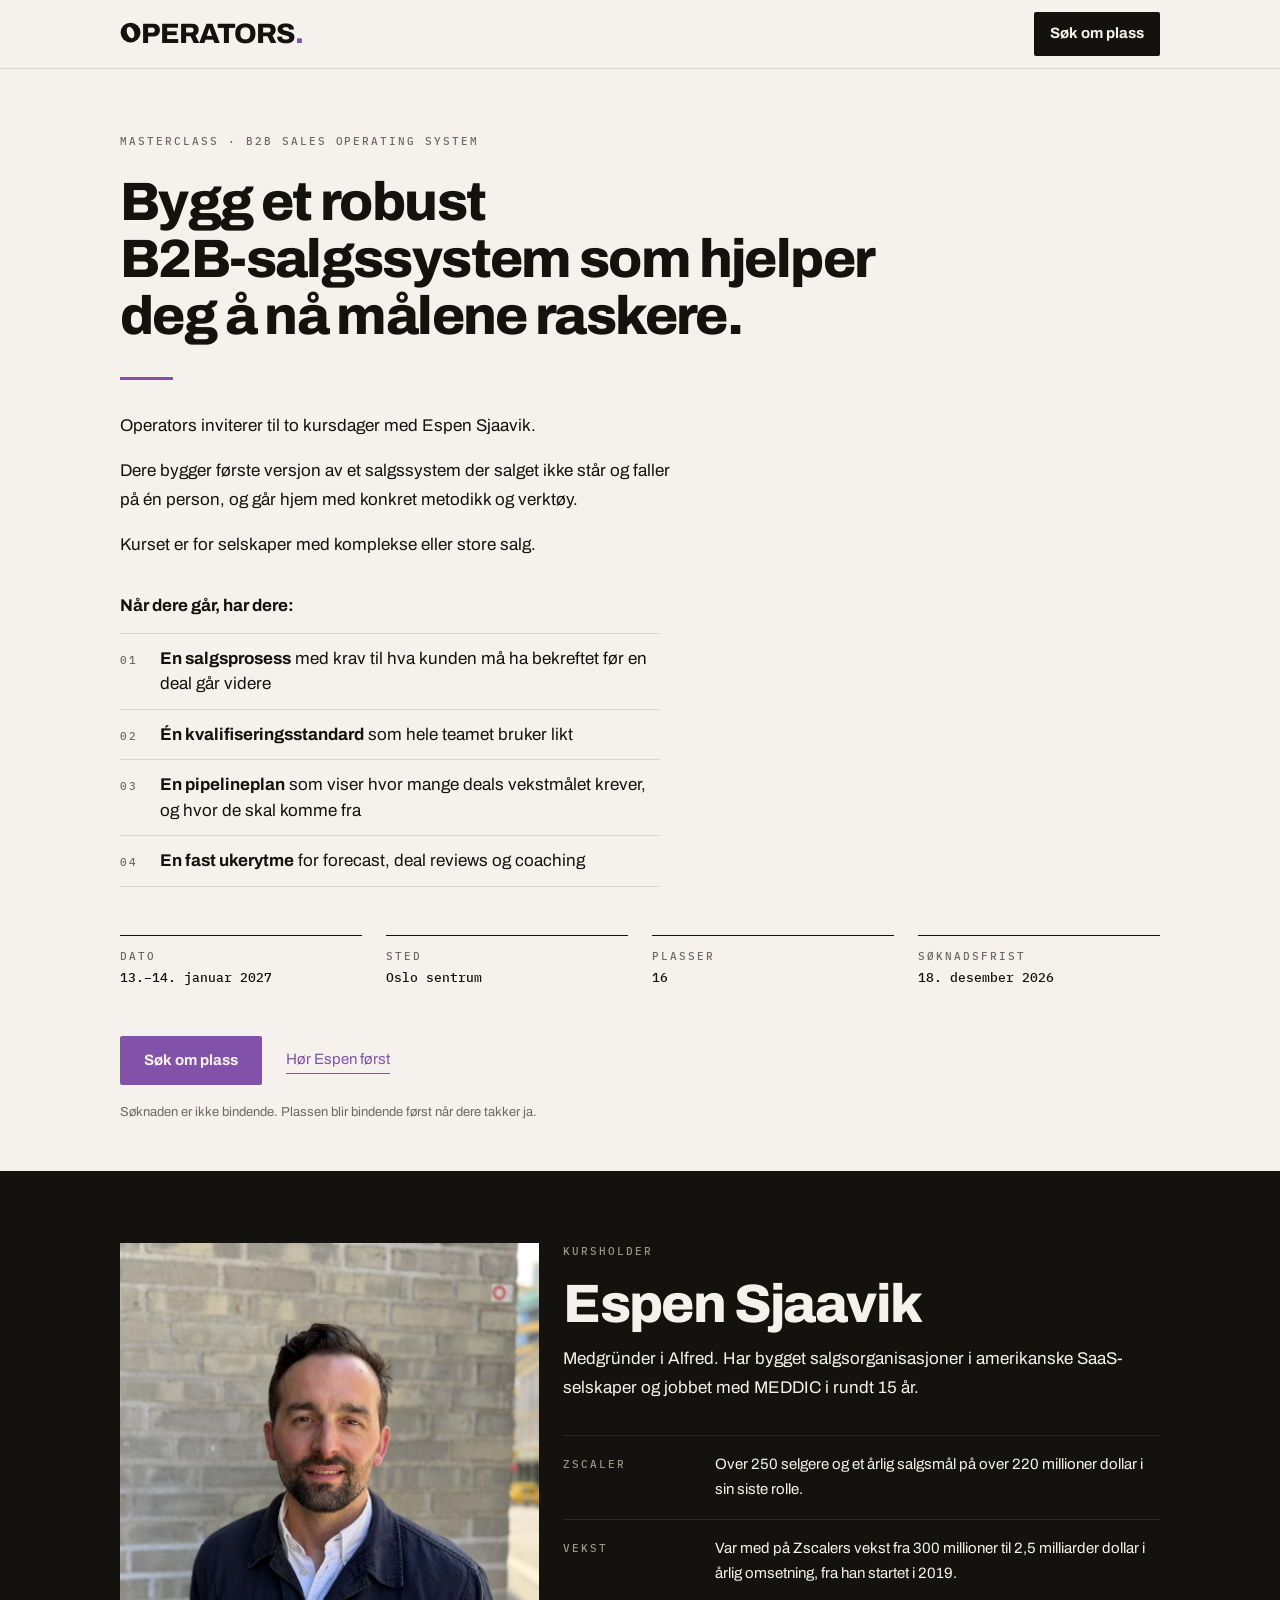
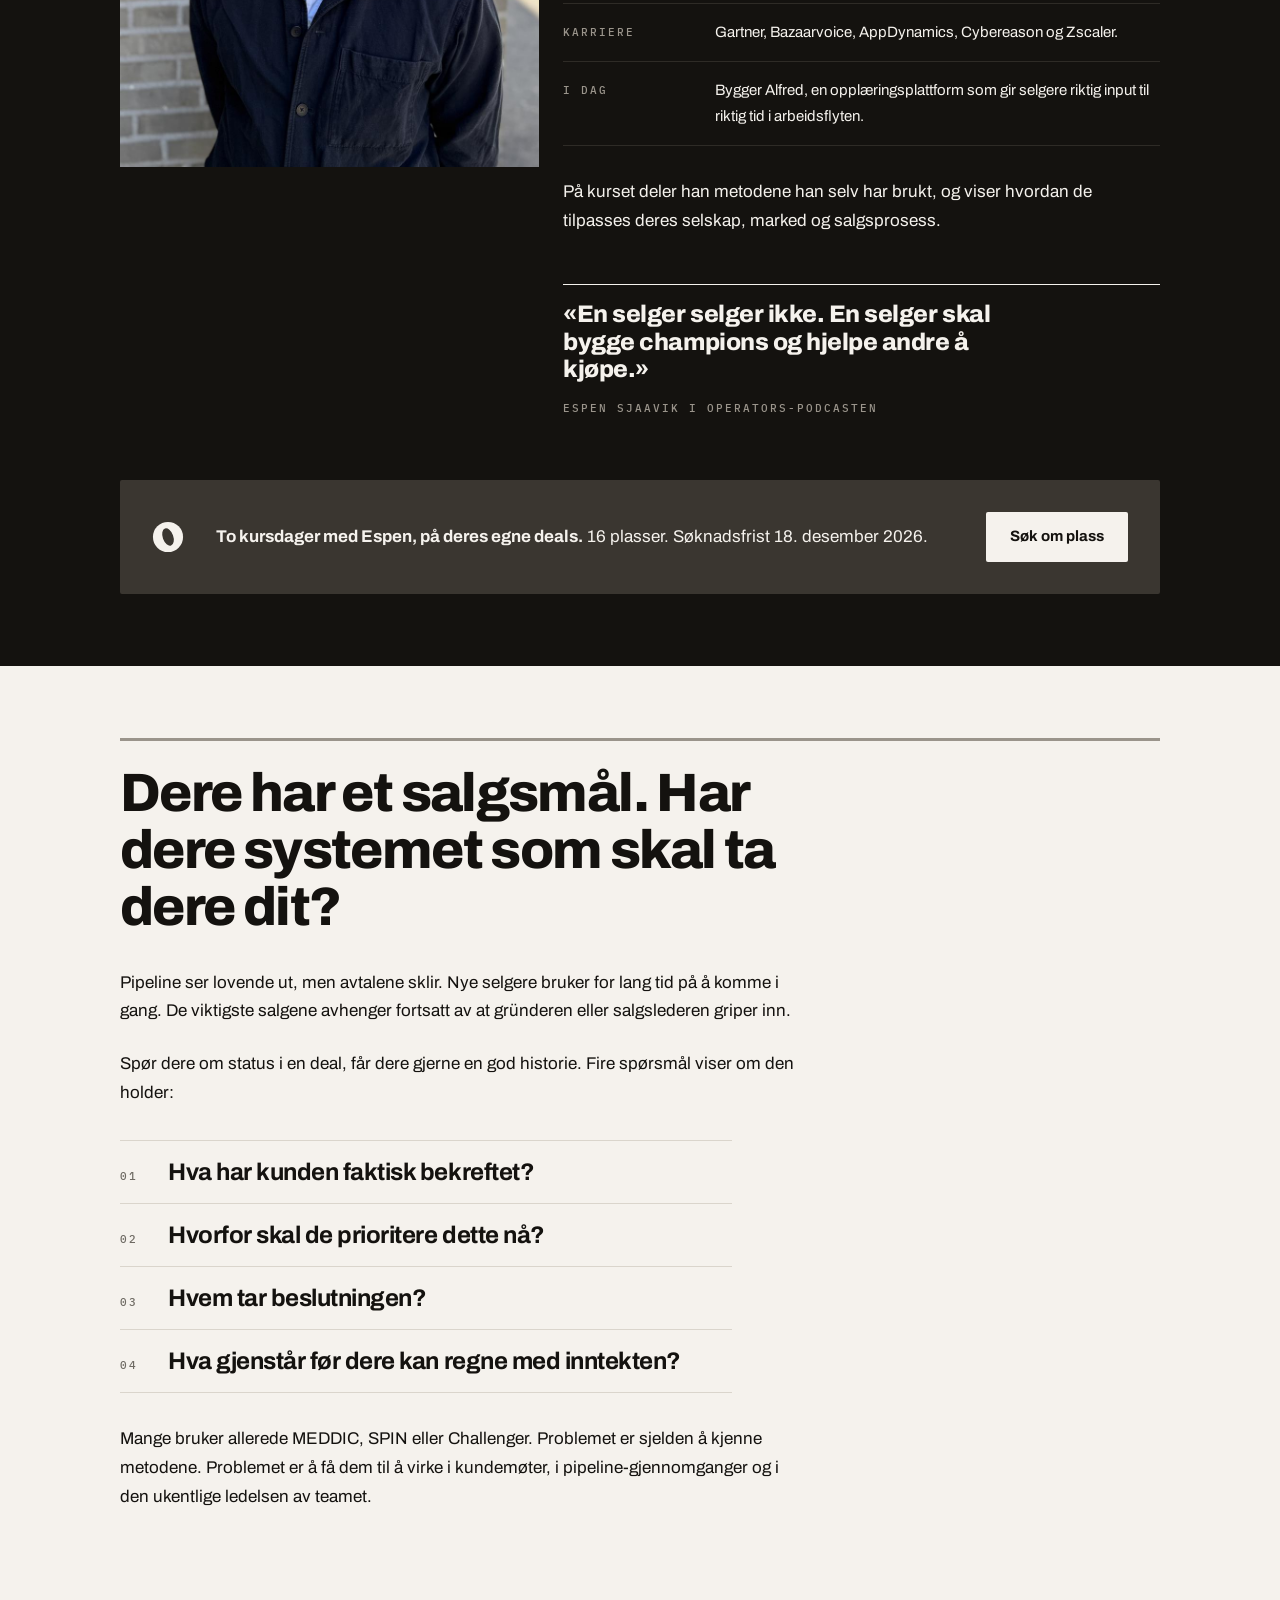
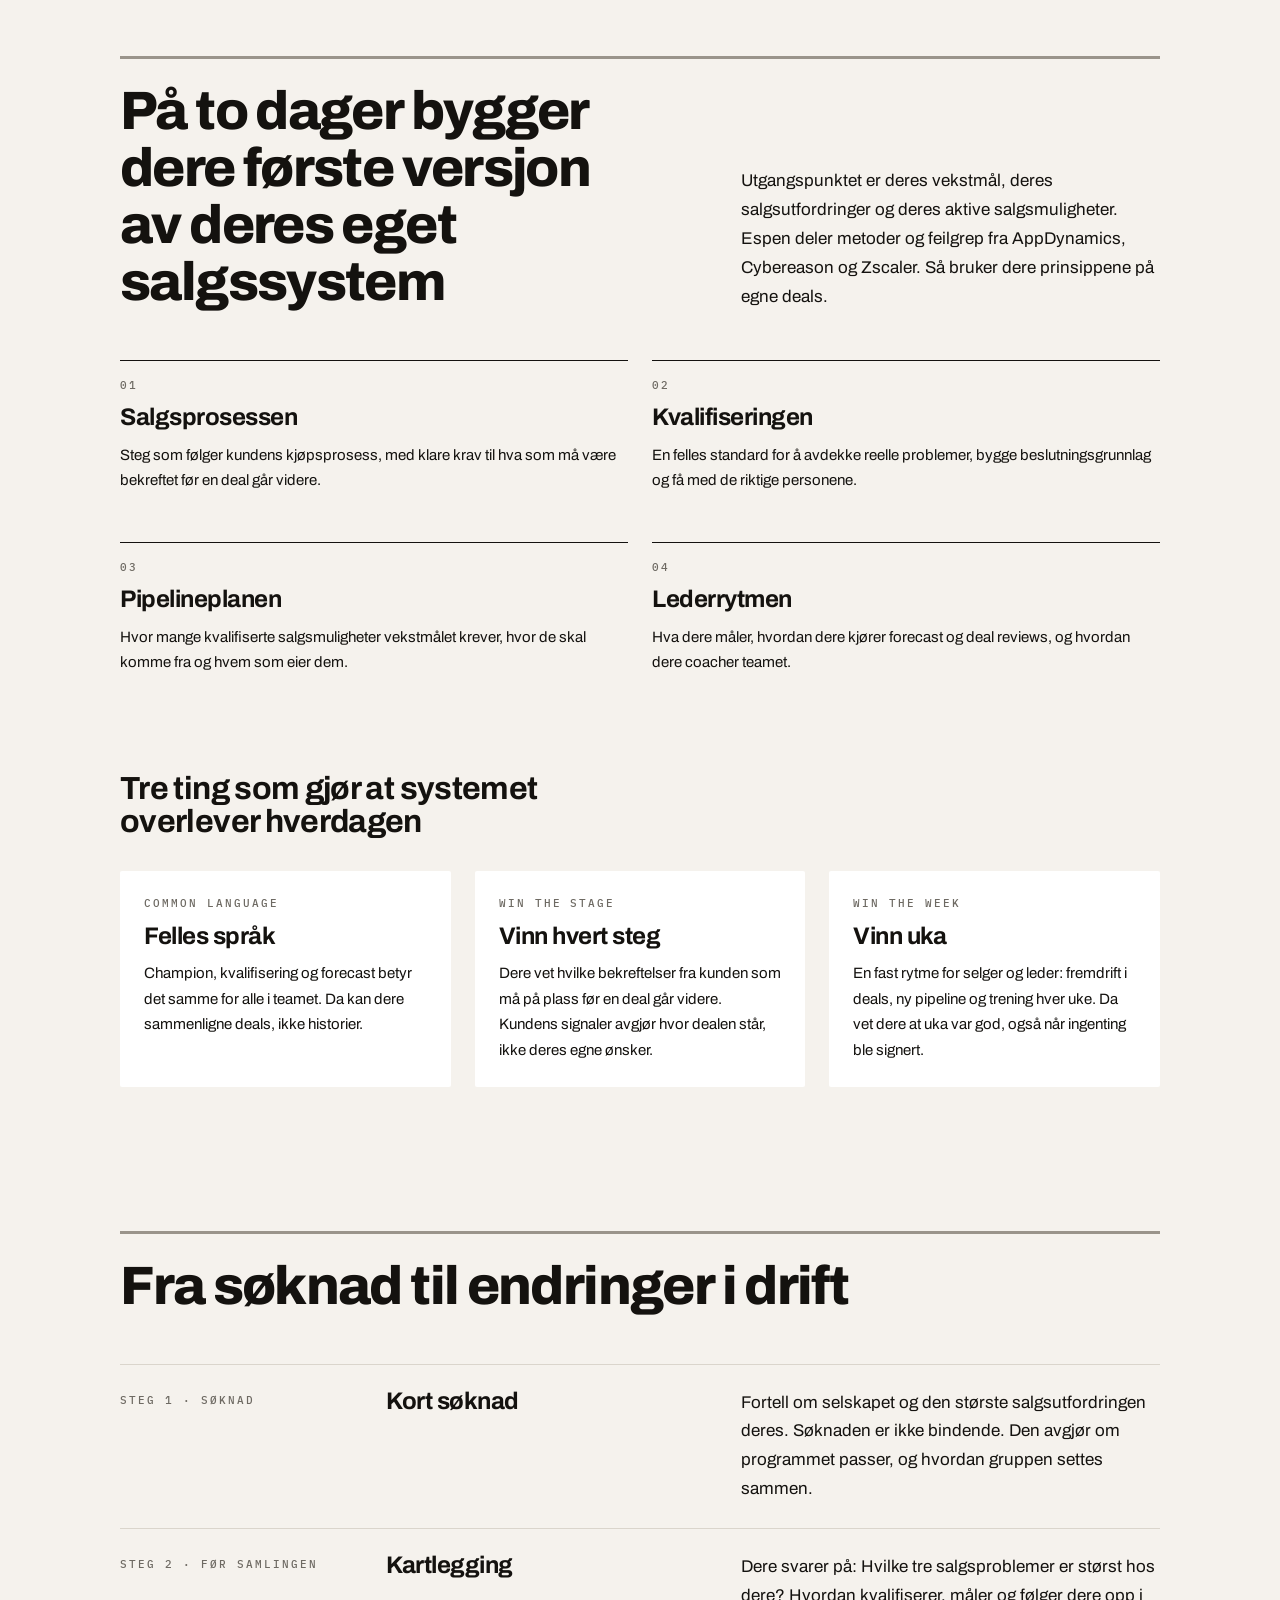
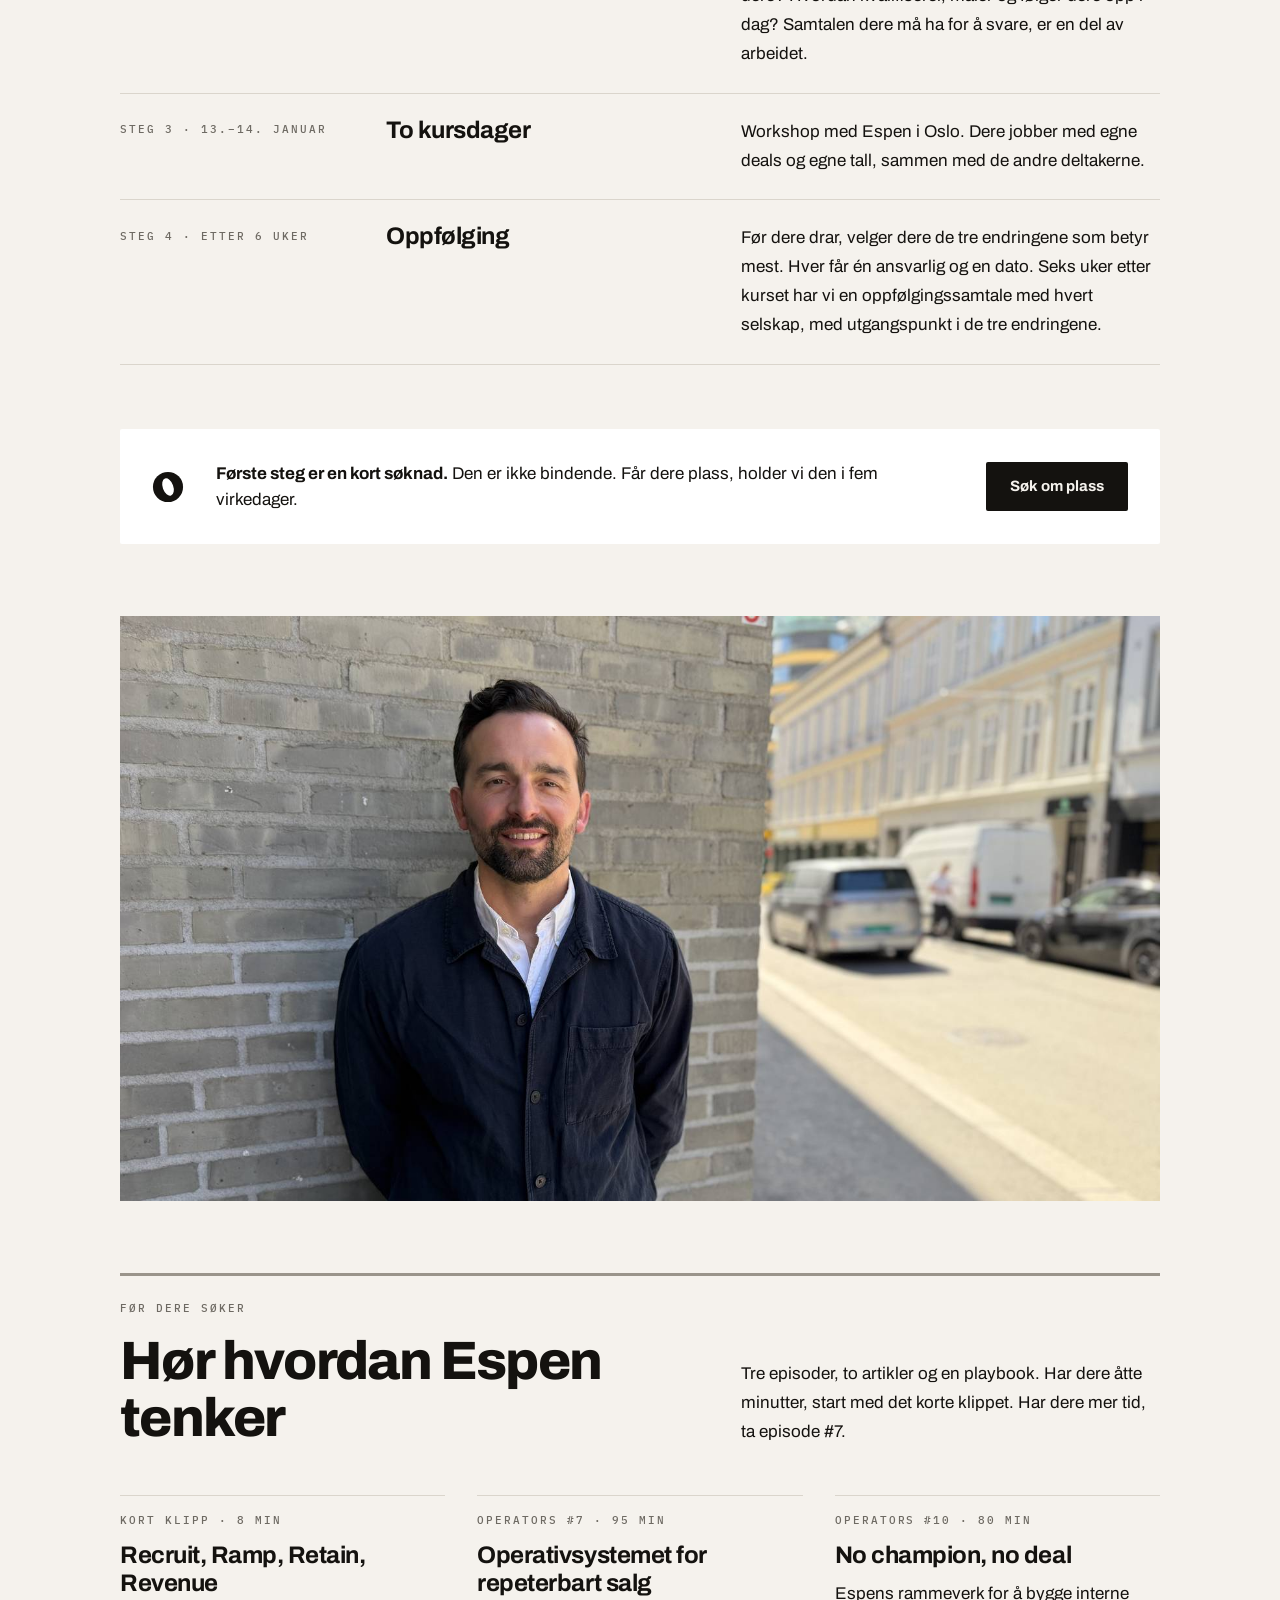
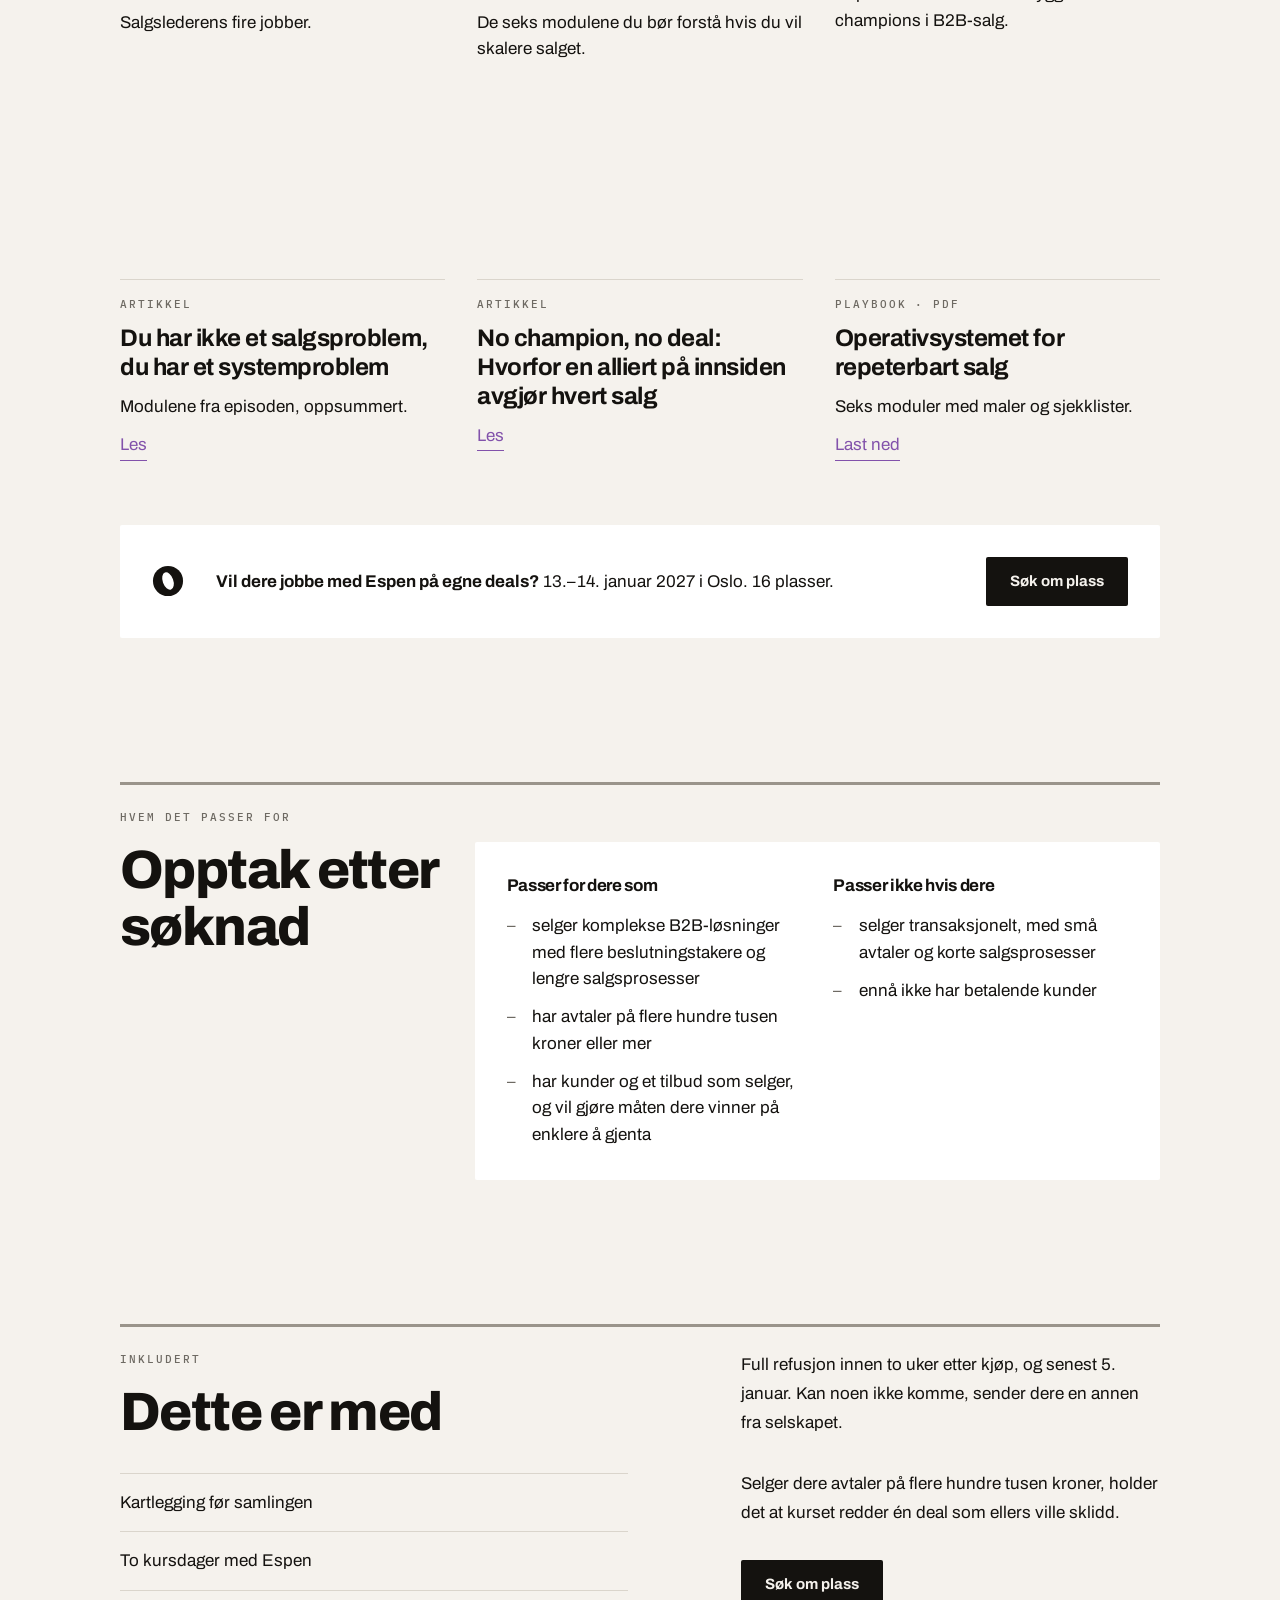
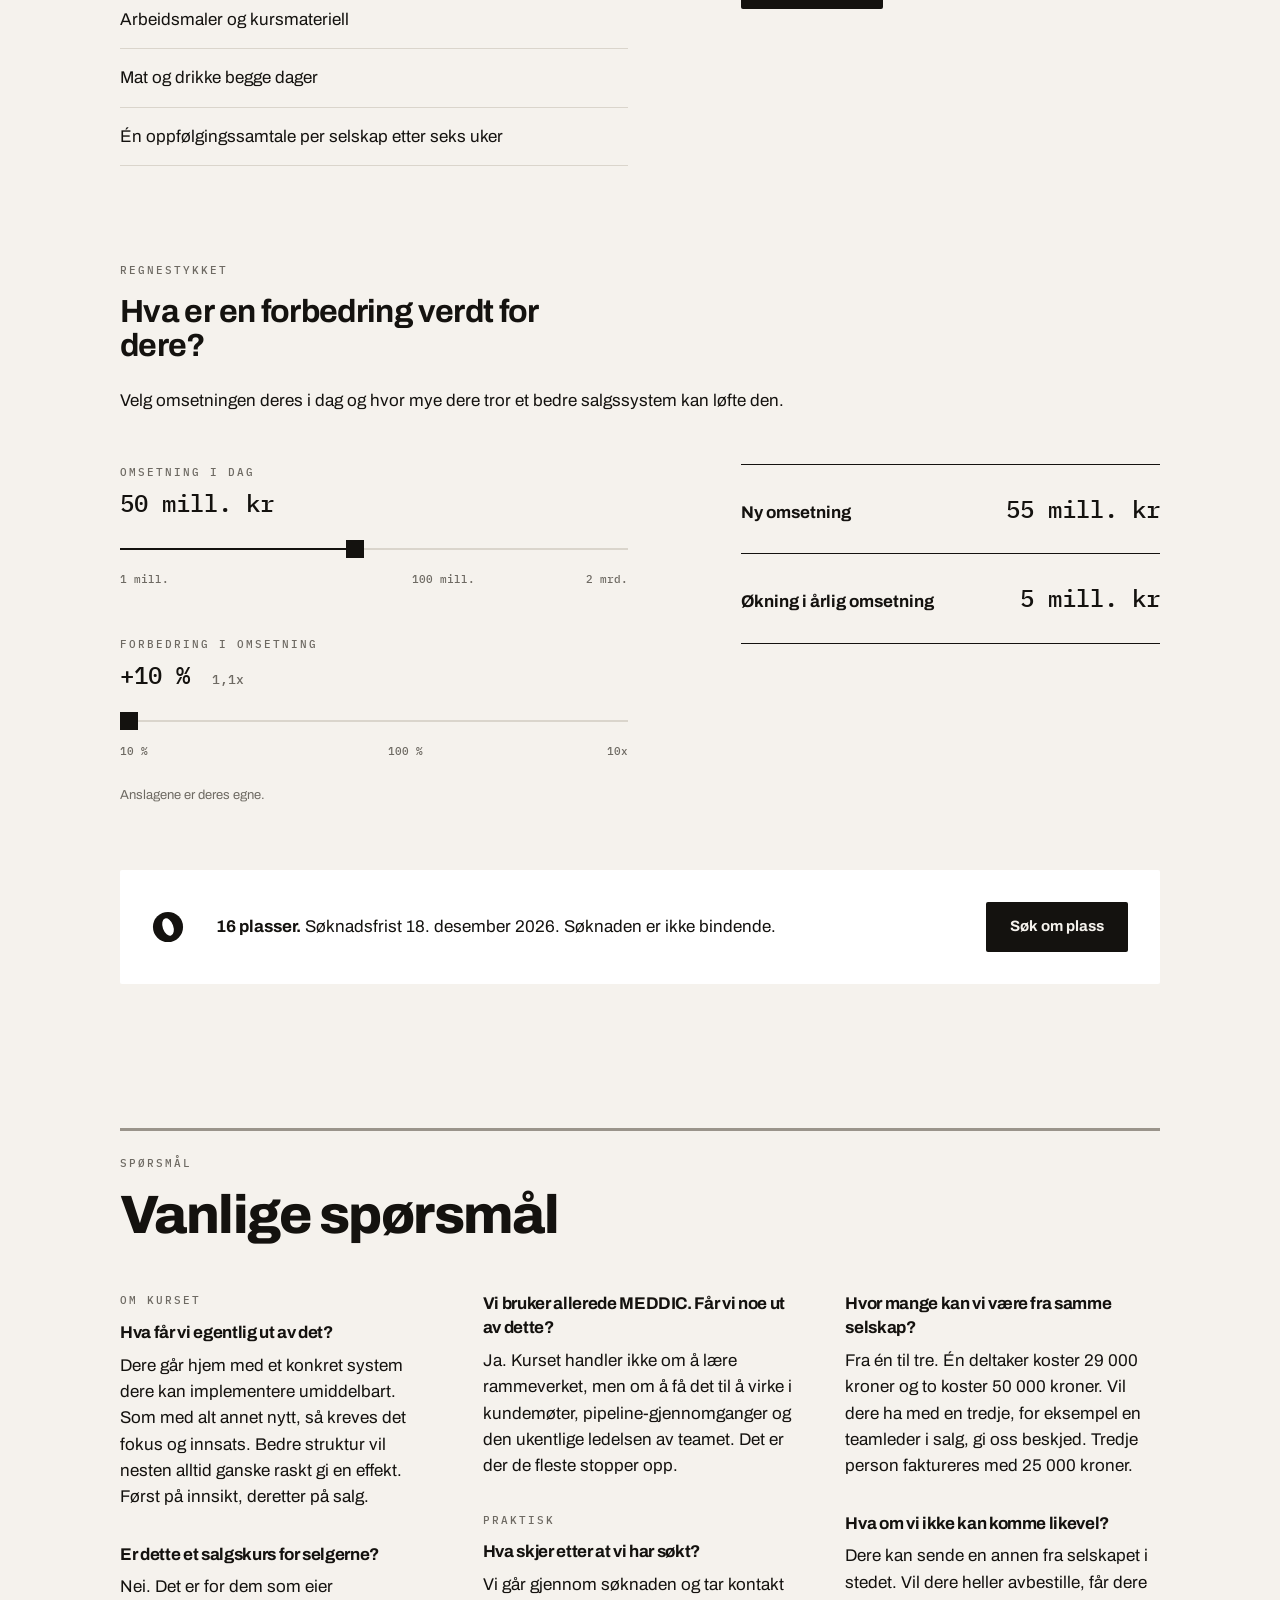
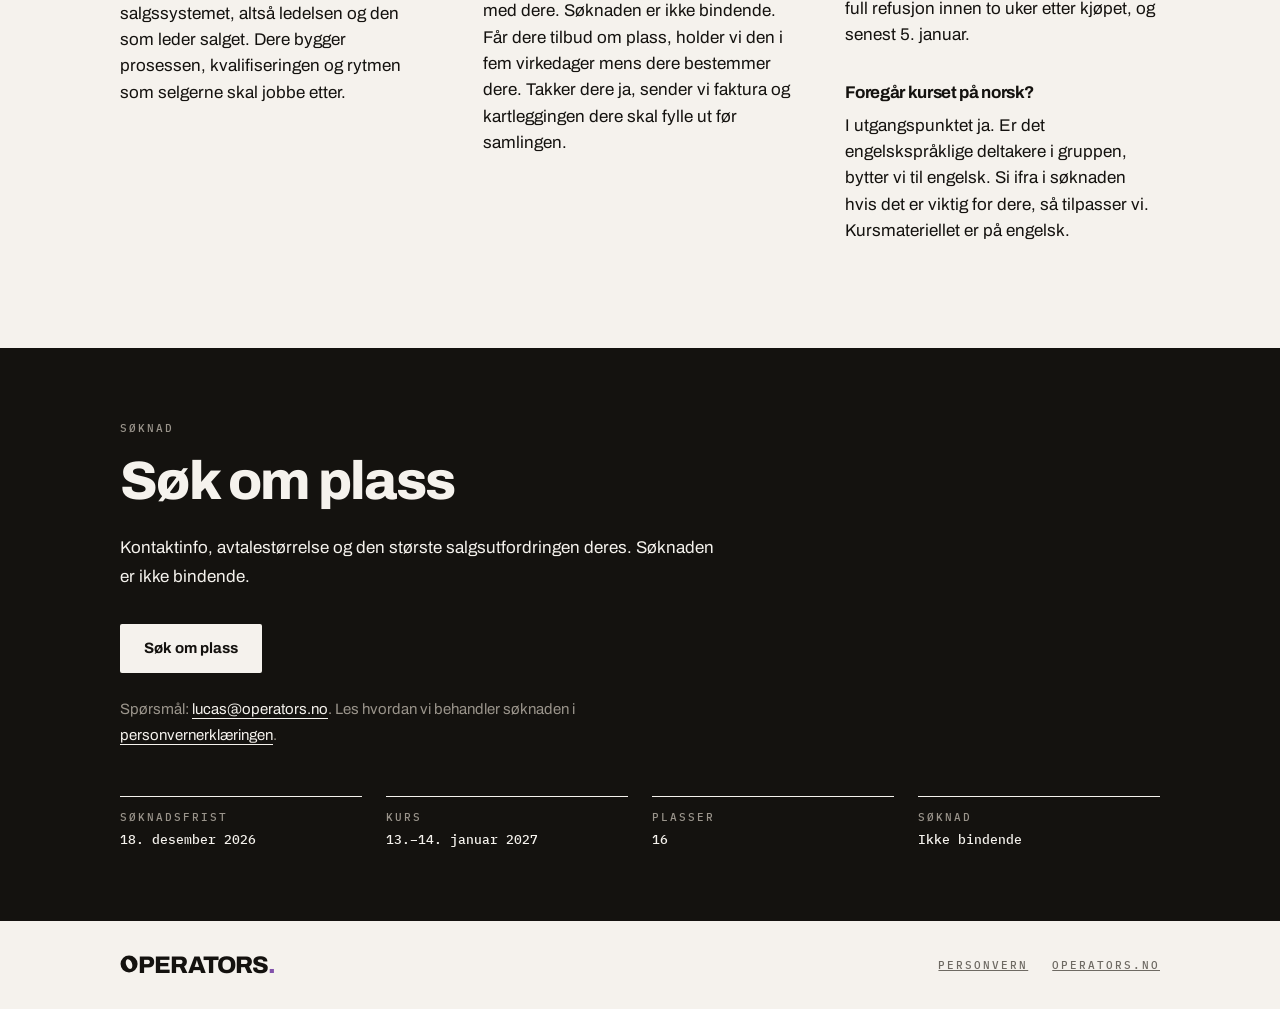
==== commit ac0633f6: "Fjern illustrasjonen og koblingen mellom CEO og salgsleder - «Rommet» med åtte plasser fjernet fra h" ====
--- a/b2b-salg/index.html
+++ b/b2b-salg/index.html
@@ -53,9 +53,6 @@
       <li><span class="op-label">04</span><span><b>En fast ukerytme</b> for forecast, deal reviews og coaching</span></li>
     </ol>
       </div>
-      <figure class="room" aria-hidden="true">
-        <svg viewBox="0 0 240 240" xmlns="http://www.w3.org/2000/svg"><mask id="opO-room" maskUnits="userSpaceOnUse" x="0" y="0" width="240" height="240"><rect width="240" height="240" fill="#fff"/><ellipse cx="120" cy="120" rx="26.4" ry="44.8" fill="#000" transform="rotate(-20 120 120)"/></mask><circle cx="120" cy="120" r="75.2" fill="currentColor" mask="url(#opO-room)"/><g fill="currentColor"><circle cx="120.0" cy="24.0" r="14"/><circle class="seat-you" cx="187.9" cy="52.1" r="14"/><circle cx="216.0" cy="120.0" r="14"/><circle cx="187.9" cy="187.9" r="14"/><circle cx="120.0" cy="216.0" r="14"/><circle cx="52.1" cy="187.9" r="14"/><circle cx="24.0" cy="120.0" r="14"/><circle cx="52.1" cy="52.1" r="14"/></g></svg>
-      </figure>
     </div>
 
     <div class="facts" role="list">
@@ -194,7 +191,7 @@
       <li>
         <span class="op-label">Steg 2 · Før samlingen</span>
         <h3>Kartlegging</h3>
-        <p class="body-l">CEO og salgsleder svarer sammen: Hvilke tre salgsproblemer er størst hos dere? Hvordan kvalifiserer, måler og følger dere opp i dag? Samtalen dere må ha for å svare, er en del av arbeidet.</p>
+        <p class="body-l">Dere svarer på: Hvilke tre salgsproblemer er størst hos dere? Hvordan kvalifiserer, måler og følger dere opp i dag? Samtalen dere må ha for å svare, er en del av arbeidet.</p>
       </li>
       <li>
         <span class="op-label">Steg 3 · 13.–14. januar</span>
@@ -211,26 +208,6 @@
       <svg class="cta-mark" viewBox="0 0 100 100" xmlns="http://www.w3.org/2000/svg" aria-hidden="true"><mask id="opO-c2" maskUnits="userSpaceOnUse" x="0" y="0" width="100" height="100"><rect width="100" height="100" fill="#fff"/><ellipse cx="50" cy="50" rx="16.5" ry="28" fill="#000" transform="rotate(-20 50 50)"/></mask><circle cx="50" cy="50" r="47" fill="currentColor" mask="url(#opO-c2)"/></svg>
       <p><b>Første steg er en kort søknad.</b> Den er ikke bindende. Får dere plass, holder vi den i fem virkedager.</p>
       <a class="btn btn-ink" href="https://tally.so/r/NpepgW" data-tally-open="NpepgW" data-tally-layout="modal" data-tally-width="640" data-tally-auto-close="0">Søk om plass</a>
-    </div>
-  </div>
-</section>
-
-<!-- CEO OG SALGSLEDER -->
-<section class="section">
-  <div class="wrap grid">
-    <div class="span-5">
-      <h2 class="h2">CEO og salgsleder bør komme sammen</h2>
-    </div>
-    <div class="span-7">
-      <figure class="quote">
-        <blockquote>«Det å sette det riktige systemet på plass, det er et managementansvar.»</blockquote>
-        <figcaption class="op-label">Espen Sjaavik i Operators-podcasten</figcaption>
-      </figure>
-      <div class="stack body-l" style="margin-top:var(--op-space-6)">
-        <p>CEO-en får et bedre grunnlag for å vurdere vekst, kapasitet og risiko. Salgslederen får et tydeligere system for å lede, prioritere og utvikle teamet.</p>
-        <p>Sammen blir dere enige om hva som må endres, og hvem som sørger for at det skjer.</p>
-      </div>
-      <p class="note">Med salgsleder mener vi den som leder salget hos dere, enten tittelen er CRO, salgsdirektør, VP Sales eller kommersiell direktør.</p>
     </div>
   </div>
 </section>
@@ -395,7 +372,7 @@
       </div>
       <div class="qa">
         <h3>Er dette et salgskurs for selgerne?</h3>
-        <p>Nei. Det er for dem som eier salgssystemet, altså CEO og den som leder salget. Dere bygger prosessen, kvalifiseringen og rytmen som selgerne skal jobbe etter.</p>
+        <p>Nei. Det er for dem som eier salgssystemet, altså ledelsen og den som leder salget. Dere bygger prosessen, kvalifiseringen og rytmen som selgerne skal jobbe etter.</p>
       </div>
       <div class="qa">
         <h3>Vi bruker allerede MEDDIC. Får vi noe ut av dette?</h3>
@@ -408,7 +385,7 @@
       </div>
       <div class="qa">
         <h3>Hvor mange kan vi være fra samme selskap?</h3>
-        <p>Fra én til tre. Én deltaker koster 29 000 kroner og to koster 50 000 kroner. Vil dere ha med en tredje, for eksempel en teamleder i salg, gi oss beskjed. Tredje person faktureres med 25 000 kroner. Vi anbefaler at CEO og salgsleder er med, fordi endringene krever at begge står bak dem.</p>
+        <p>Fra én til tre. Én deltaker koster 29 000 kroner og to koster 50 000 kroner. Vil dere ha med en tredje, for eksempel en teamleder i salg, gi oss beskjed. Tredje person faktureres med 25 000 kroner.</p>
       </div>
       <div class="qa">
         <h3>Hva om vi ikke kan komme likevel?</h3>
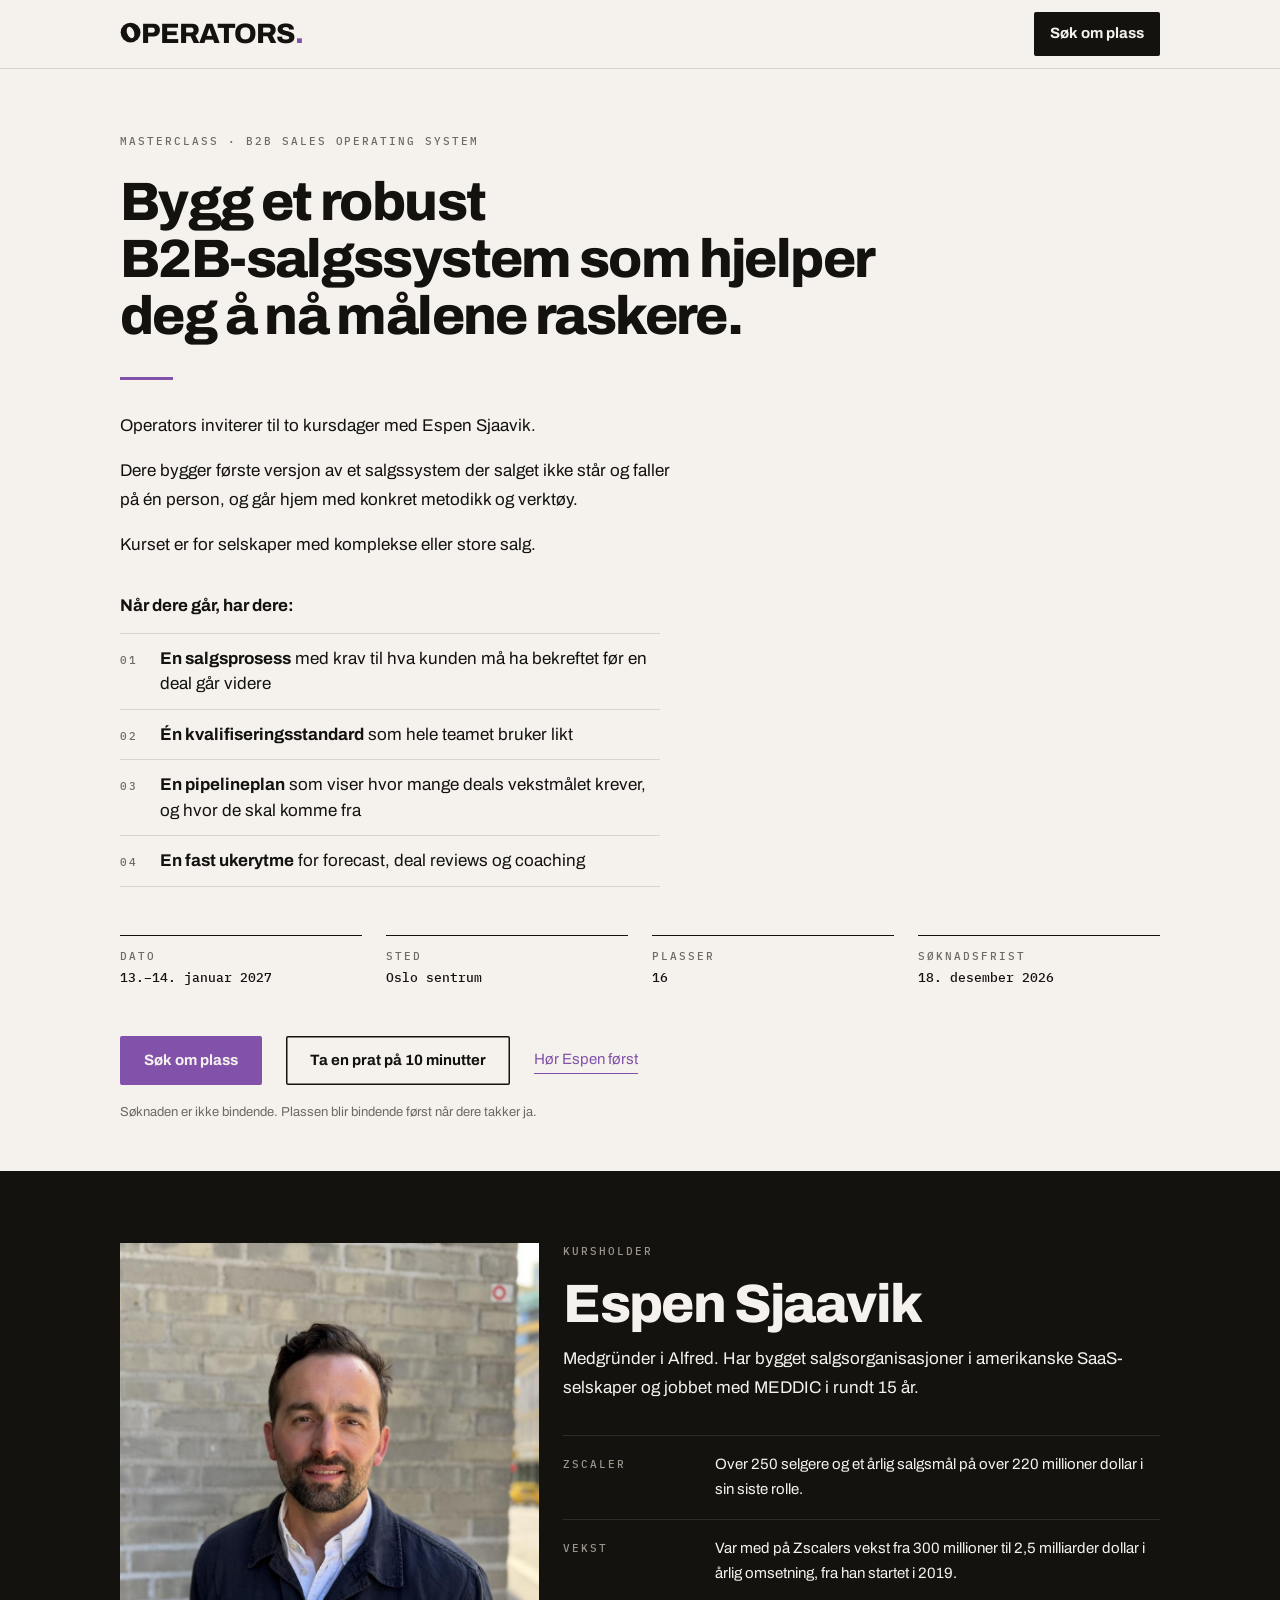
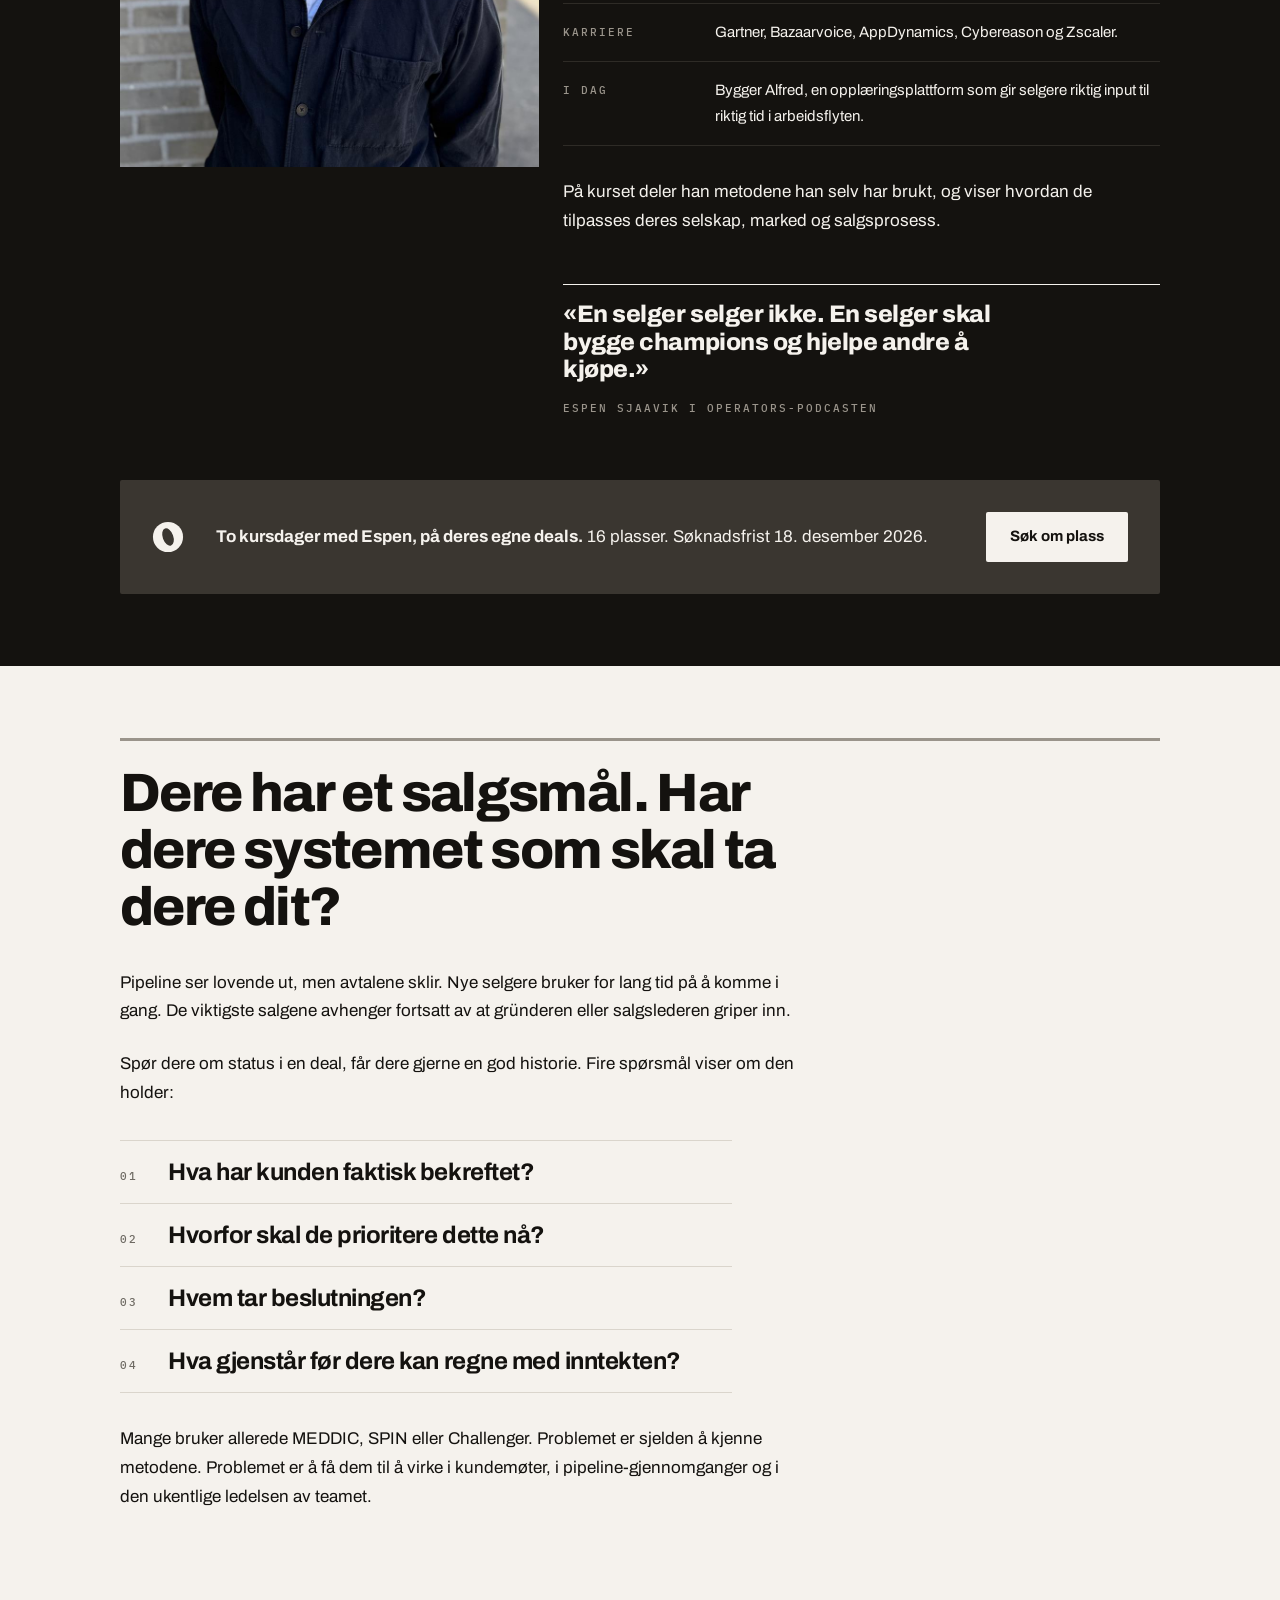
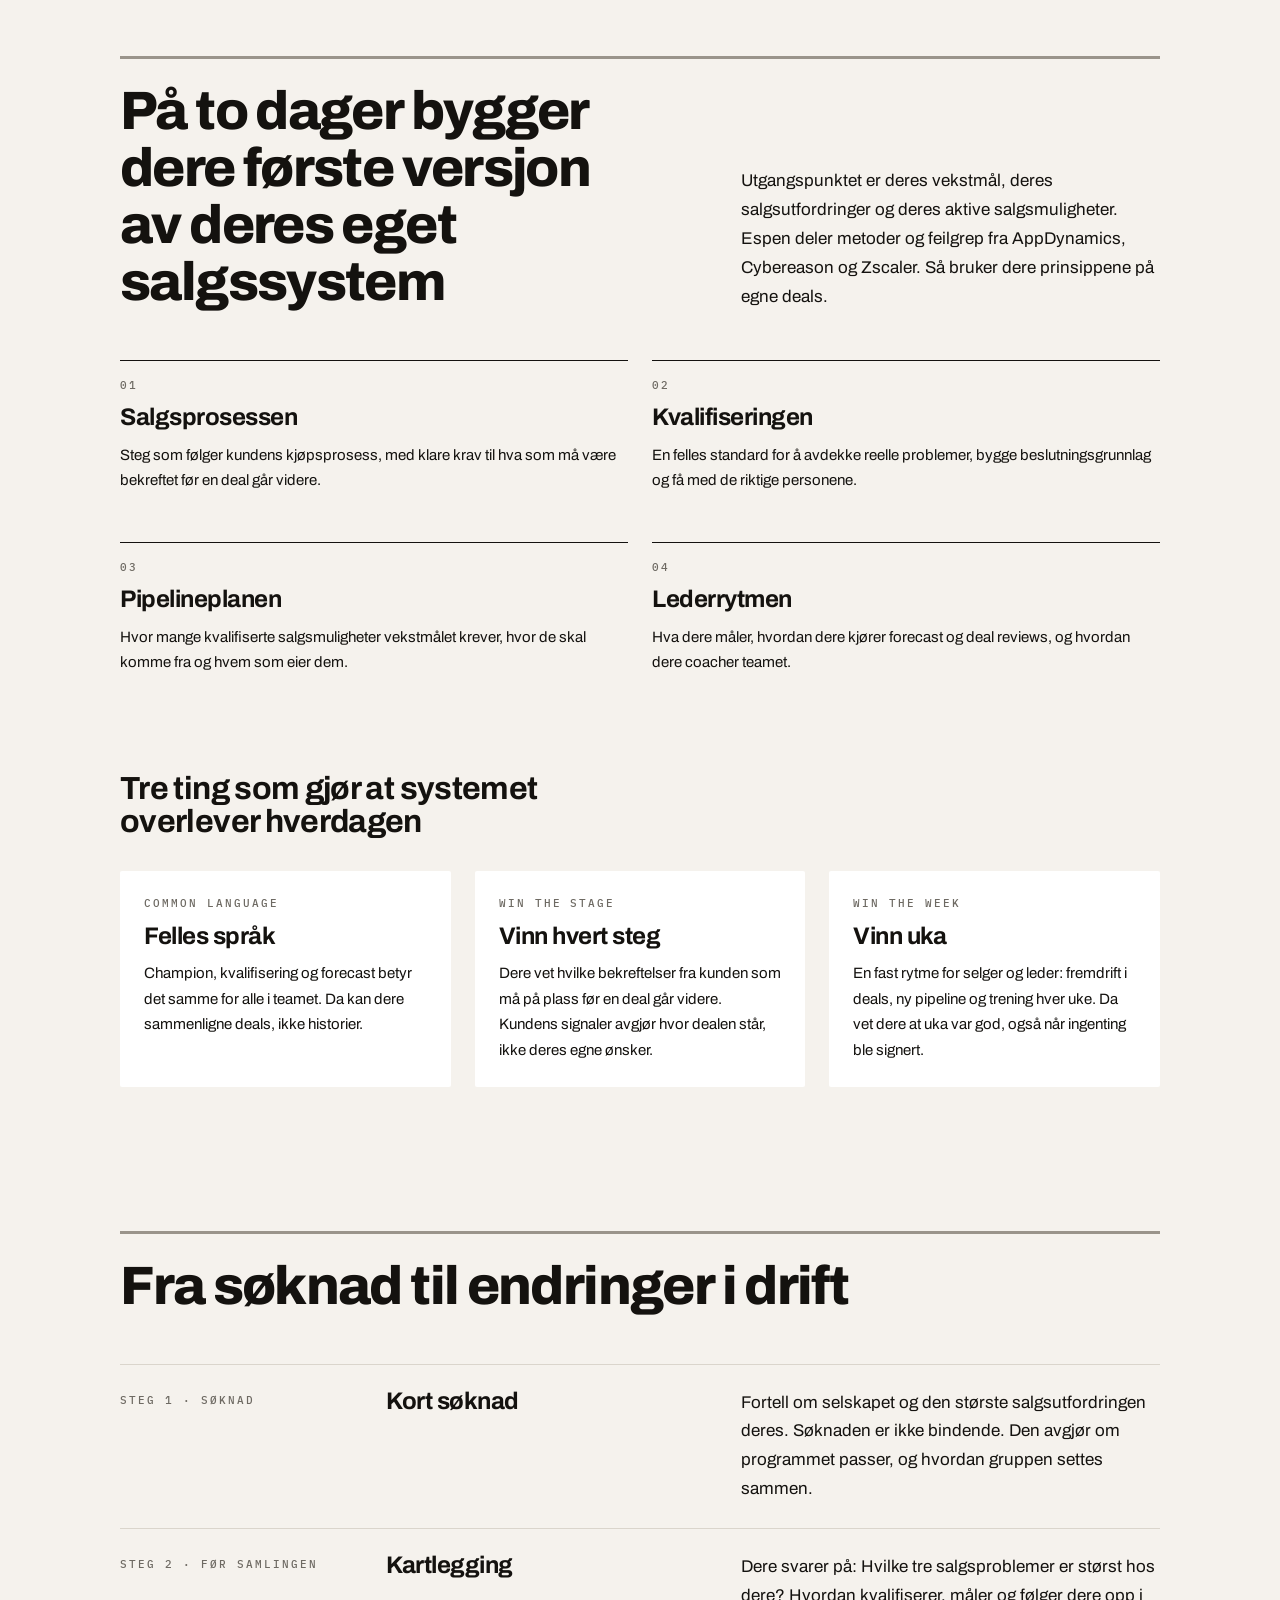
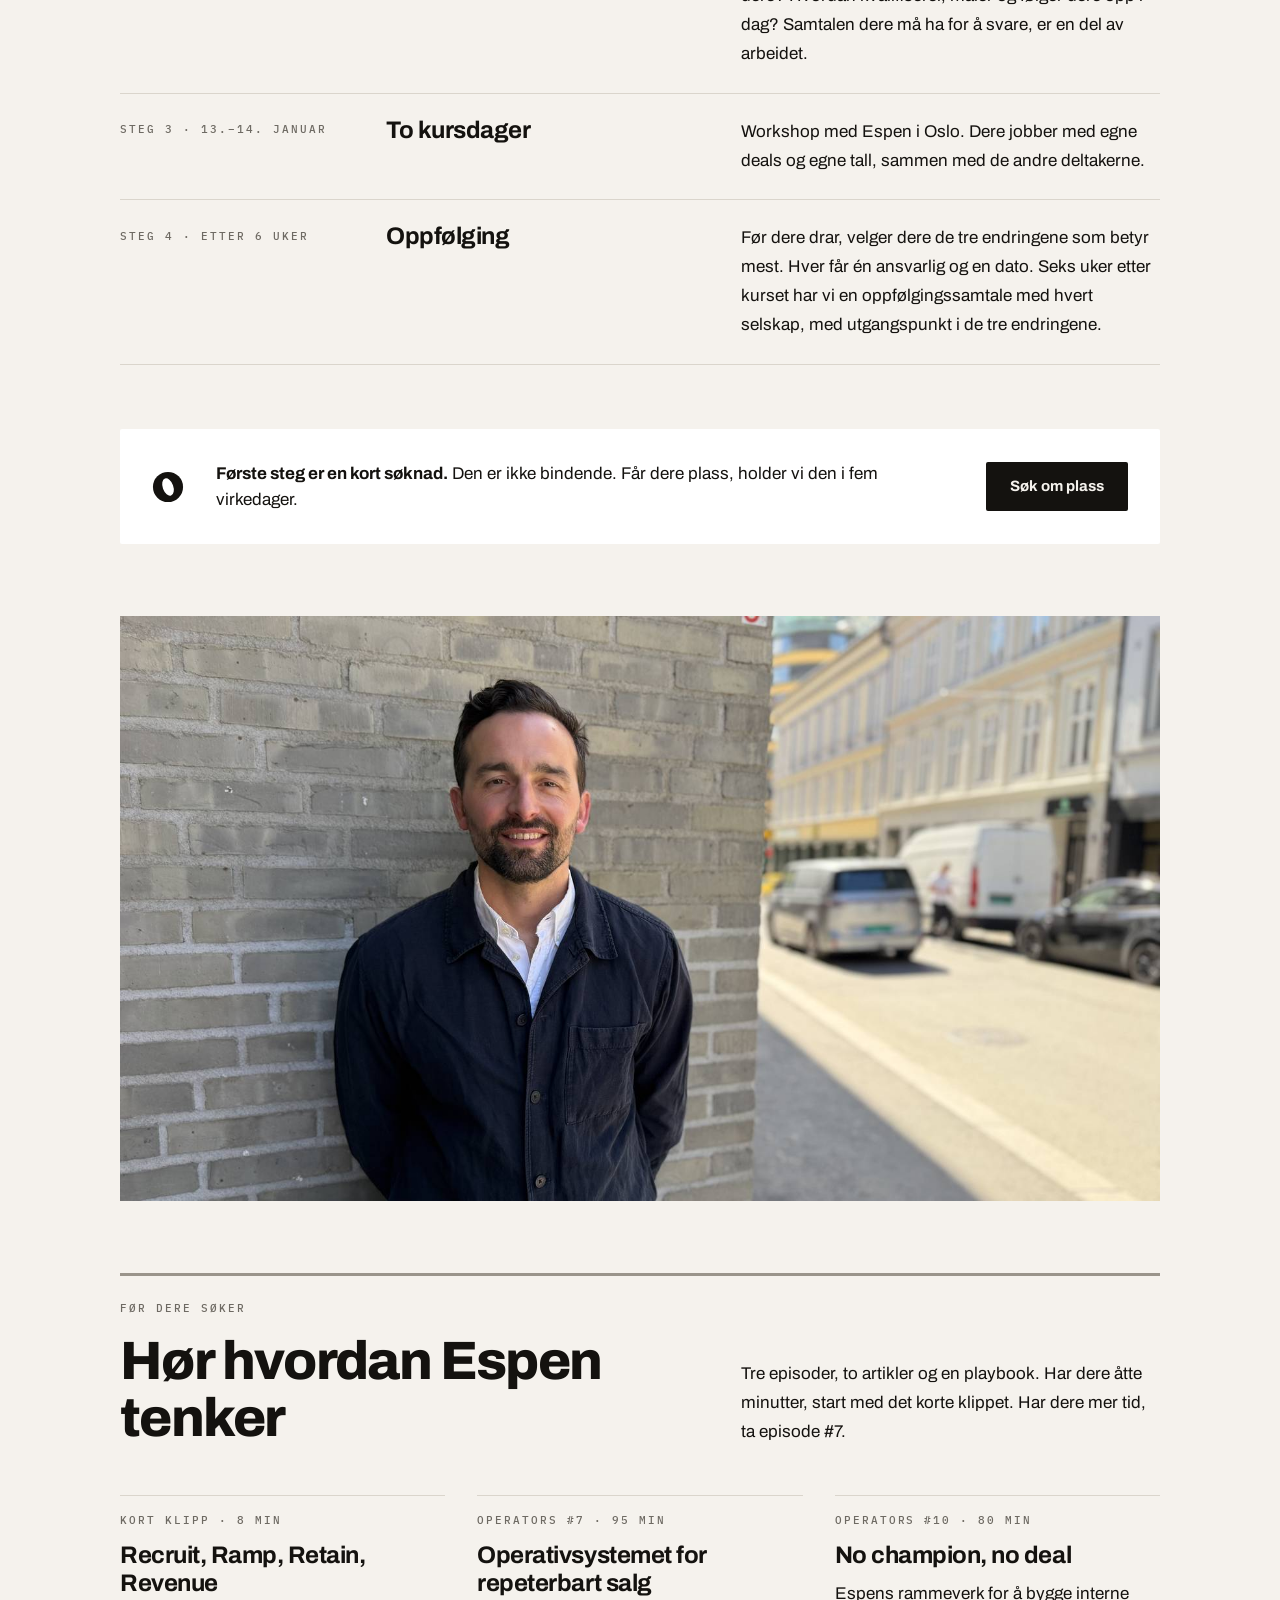
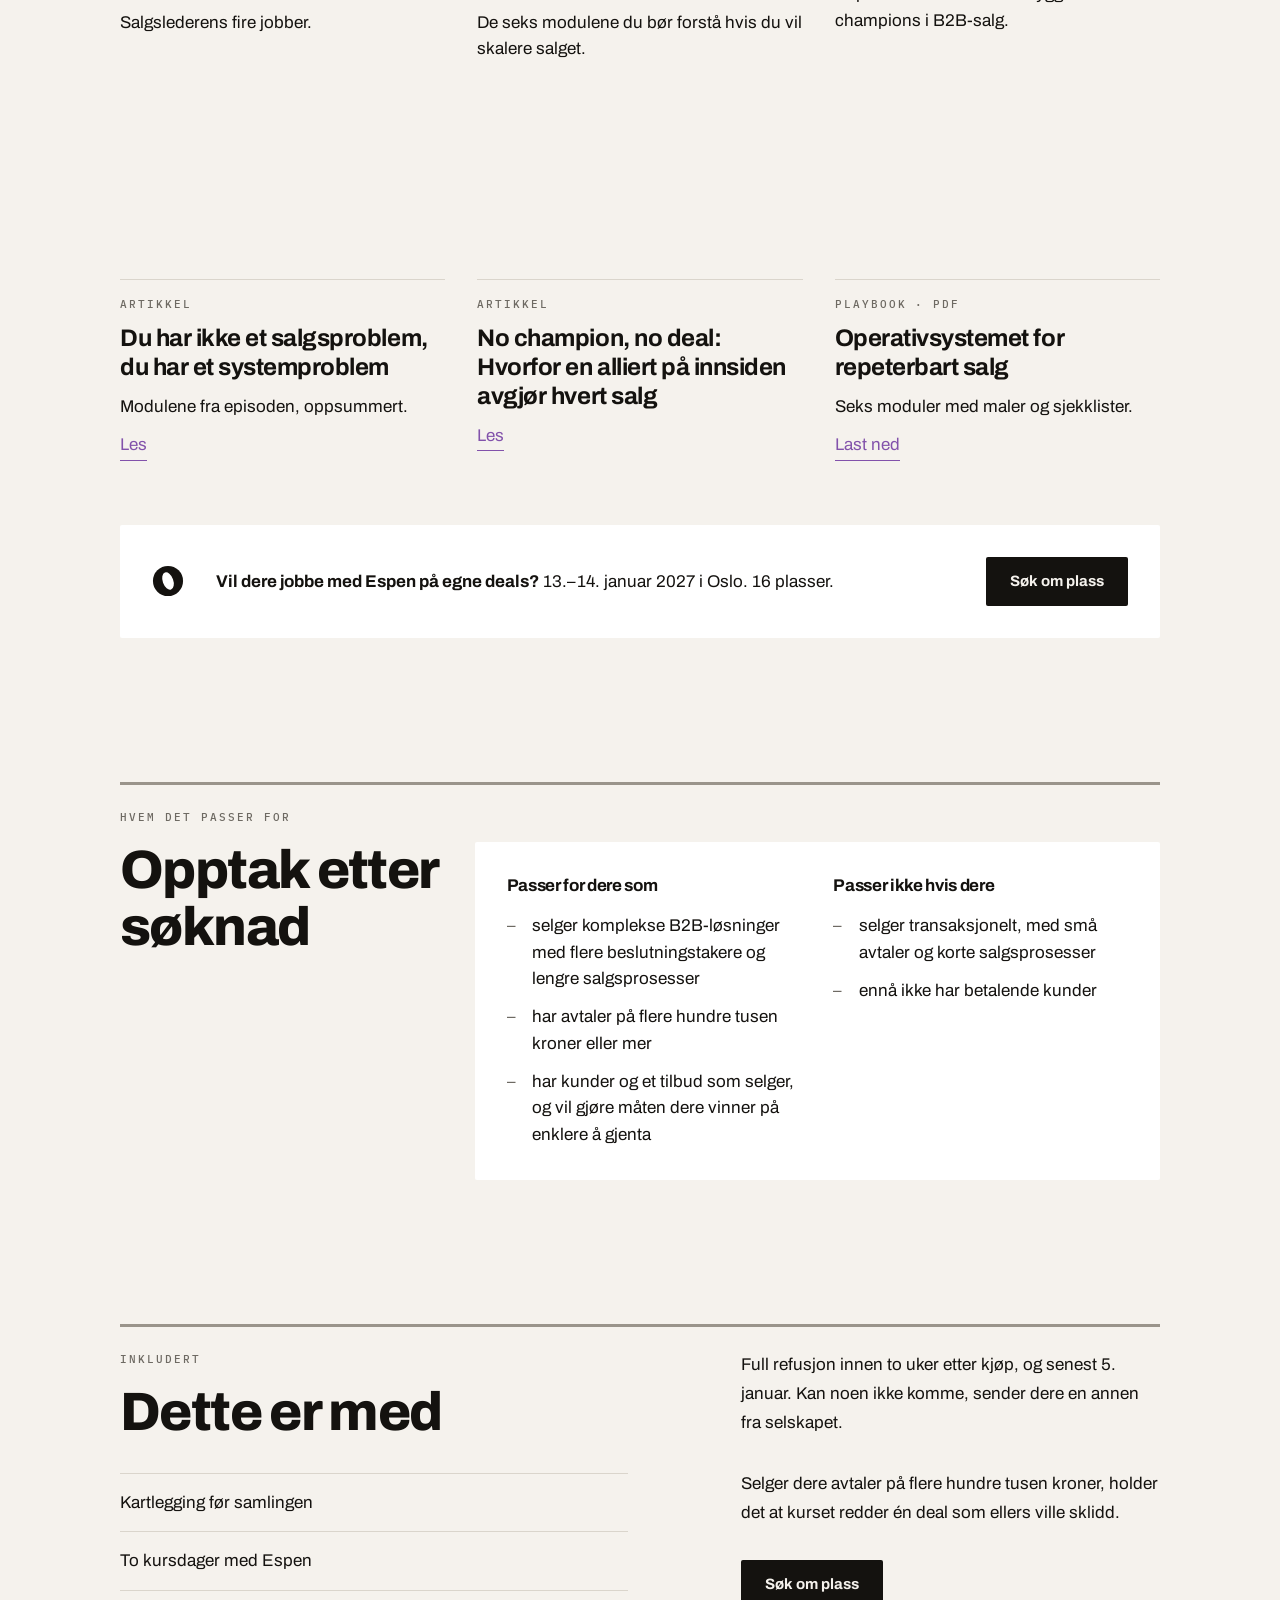
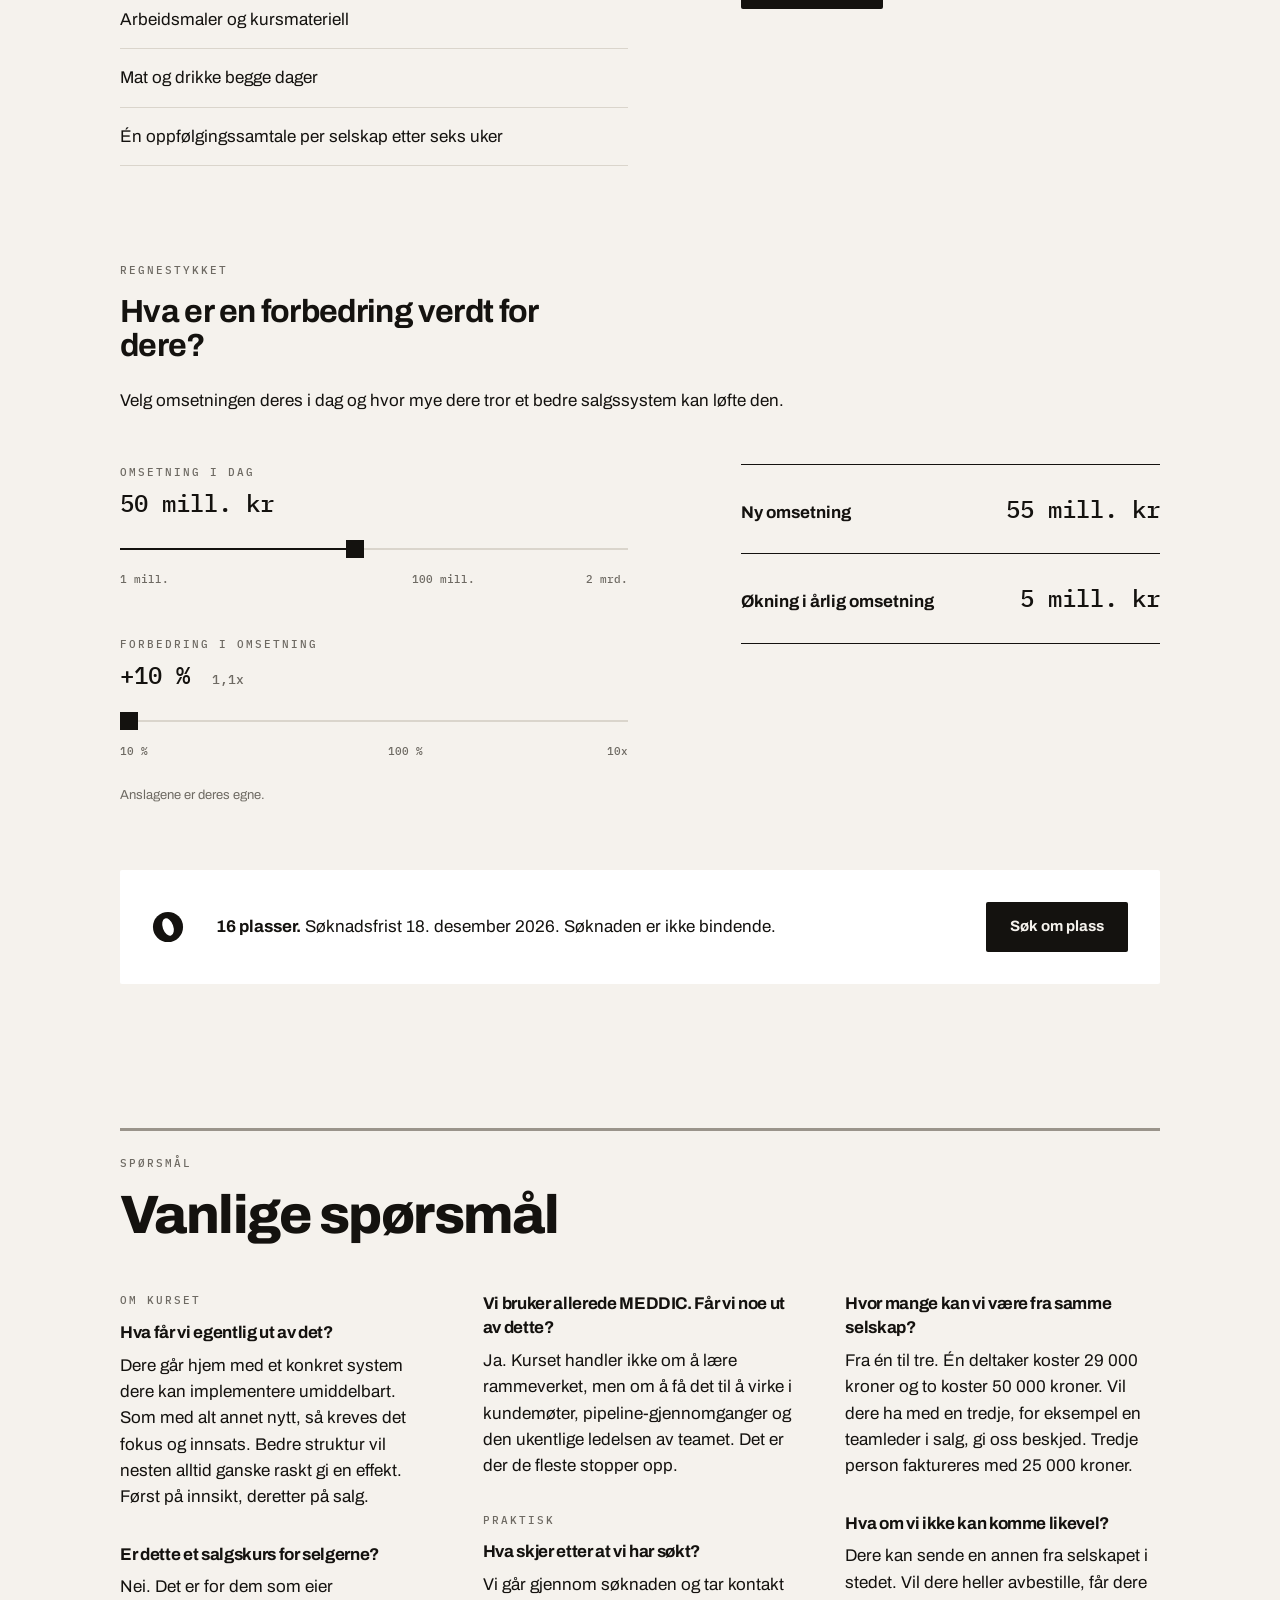
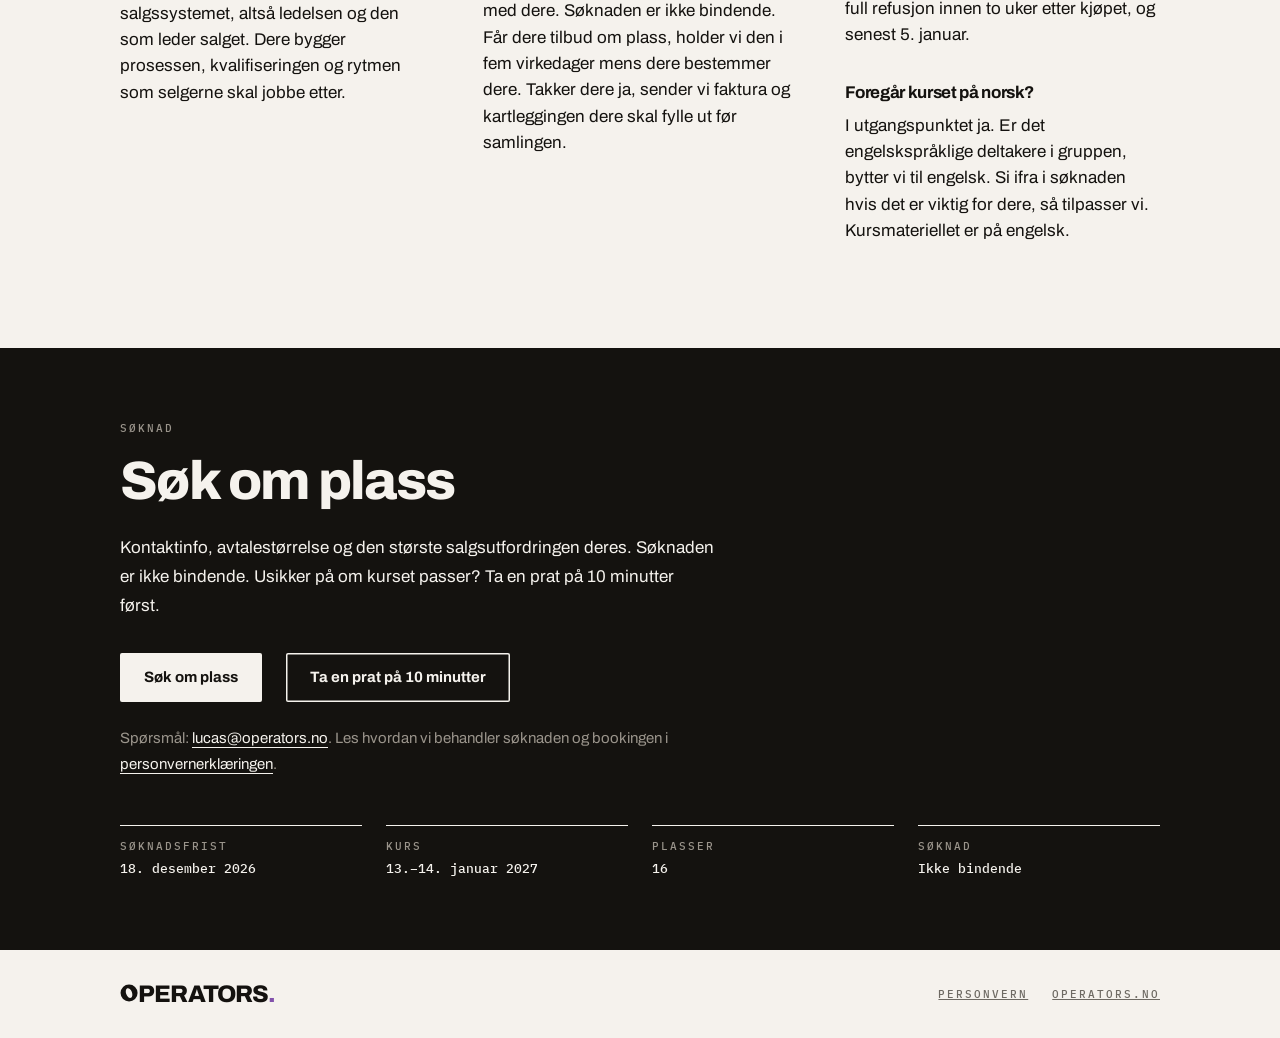
==== commit 846f4580: "Ta en prat-knapp, besøksstatistikk og oppdatert personvern - Ny sekundær knapp «Ta en prat på 10 min" ====
--- a/b2b-salg/index.html
+++ b/b2b-salg/index.html
@@ -18,6 +18,8 @@
 <meta property="og:locale" content="nb_NO">
 <meta name="twitter:card" content="summary_large_image">
 <script async src="https://tally.so/widgets/embed.js"></script>
+<script>window.va=window.va||function(){(window.vaq=window.vaq||[]).push(arguments)};</script>
+<script defer src="/_vercel/insights/script.js"></script>
 </head>
 <body>
 <header class="site-head">
@@ -64,6 +66,7 @@
 
     <div class="cta-row">
       <a class="btn btn-primary" href="https://tally.so/r/NpepgW" data-tally-open="NpepgW" data-tally-layout="modal" data-tally-width="640" data-tally-auto-close="0">Søk om plass</a>
+      <a class="btn btn-line" href="https://calendar.app.google/5ouKvD6R1z7nEGnz5" target="_blank" rel="noopener">Ta en prat på 10 minutter</a>
       <a class="op-link" href="#hor">Hør Espen først</a>
     </div>
     <p class="cta-note muted">Søknaden er ikke bindende. Plassen blir bindende først når dere takker ja.</p>
@@ -405,11 +408,12 @@
     <div class="span-7">
       <p class="op-label">Søknad</p>
       <h2 style="margin-top:var(--op-space-4)">Søk om plass</h2>
-      <p class="body-l" style="margin-top:var(--op-space-5)">Kontaktinfo, avtalestørrelse og den største salgsutfordringen deres. Søknaden er ikke bindende.</p>
-      <div style="margin-top:var(--op-space-6)">
+      <p class="body-l" style="margin-top:var(--op-space-5)">Kontaktinfo, avtalestørrelse og den største salgsutfordringen deres. Søknaden er ikke bindende. Usikker på om kurset passer? Ta en prat på 10 minutter først.</p>
+      <div class="cta-row" style="margin-top:var(--op-space-6)">
         <a class="btn btn-paper" href="https://tally.so/r/NpepgW" data-tally-open="NpepgW" data-tally-layout="modal" data-tally-width="640" data-tally-auto-close="0">Søk om plass</a>
-      </div>
-      <p class="contact muted">Spørsmål: <a class="op-link" href="mailto:lucas@operators.no">lucas@operators.no</a>. Les hvordan vi behandler søknaden i <a class="op-link" href="/personvern/">personvernerklæringen</a>.</p>
+        <a class="btn btn-line" href="https://calendar.app.google/5ouKvD6R1z7nEGnz5" target="_blank" rel="noopener">Ta en prat på 10 minutter</a>
+      </div>
+      <p class="contact muted">Spørsmål: <a class="op-link" href="mailto:lucas@operators.no">lucas@operators.no</a>. Les hvordan vi behandler søknaden og bookingen i <a class="op-link" href="/personvern/">personvernerklæringen</a>.</p>
     </div>
     <div class="span-12">
       <div class="facts" role="list">
--- a/assets/operators.css
+++ b/assets/operators.css
@@ -79,6 +79,8 @@
 .btn-ink:hover{background:var(--op-grey-700)}
 [data-theme="inverse"] .btn-paper{background:var(--op-paper);color:var(--op-ink)}
 [data-theme="inverse"] .btn-paper:hover{background:var(--op-grey-200)}
+.btn-line{background:transparent;color:var(--op-text);box-shadow:inset 0 0 0 1.5px currentColor}  /* sekundær vei inn */
+.btn-line:hover{background:var(--op-text);color:var(--op-surface)}
 .arrow{width:20px;height:20px;flex:none}
 .arrow path{fill:none;stroke:currentColor;stroke-width:1.15;stroke-linecap:butt;stroke-linejoin:miter;vector-effect:non-scaling-stroke}
 
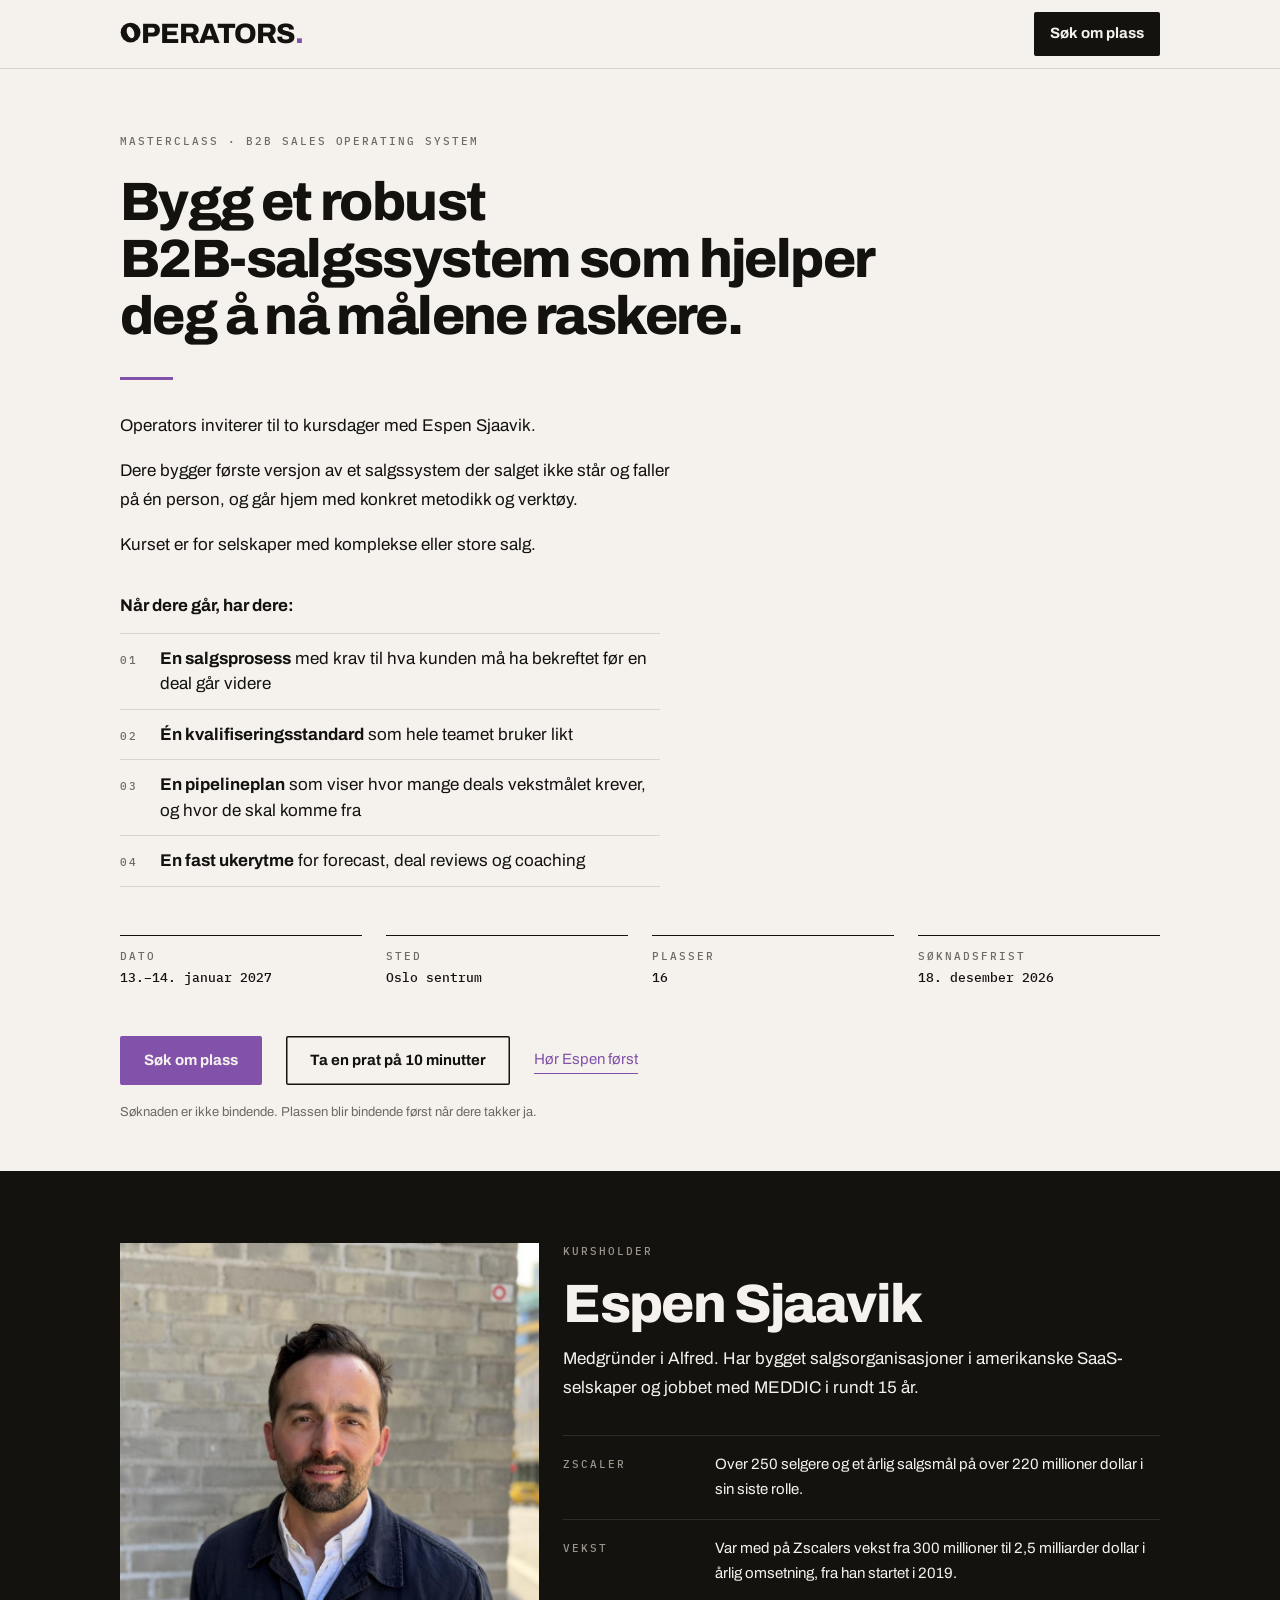
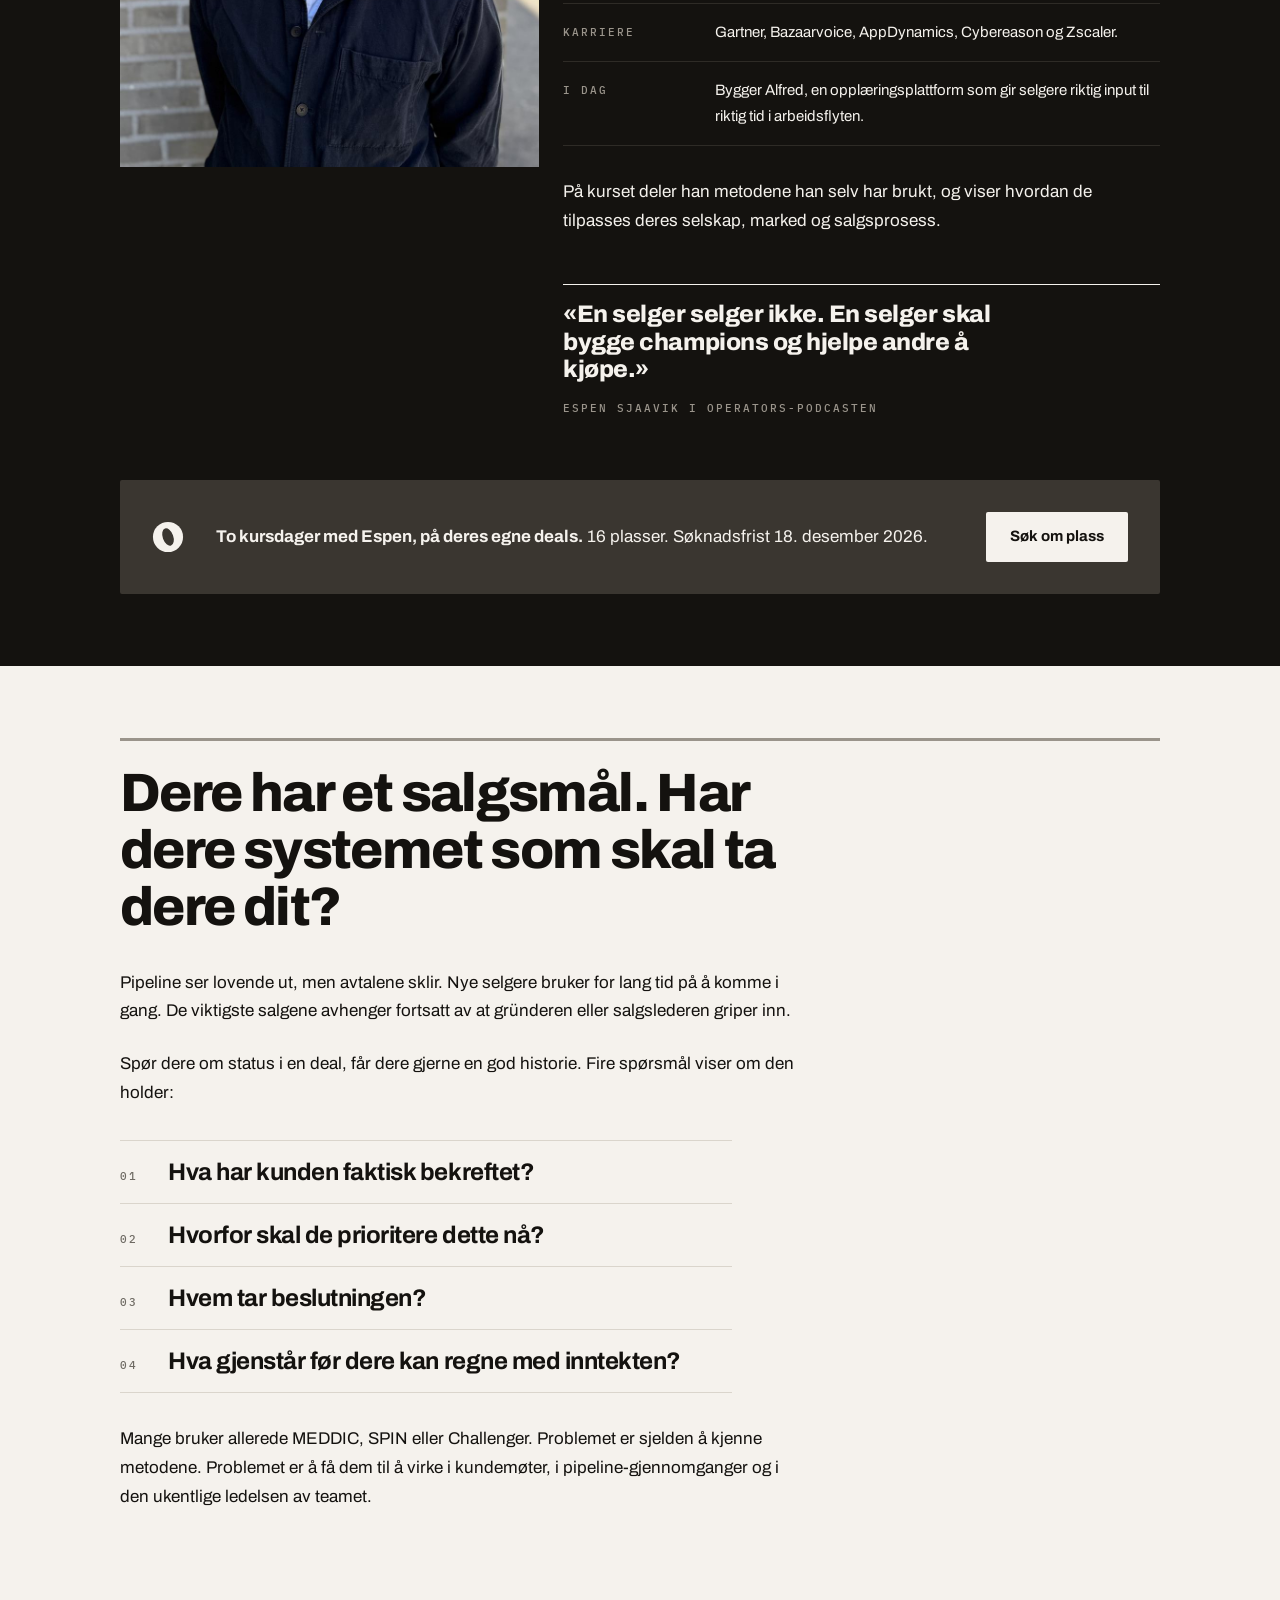
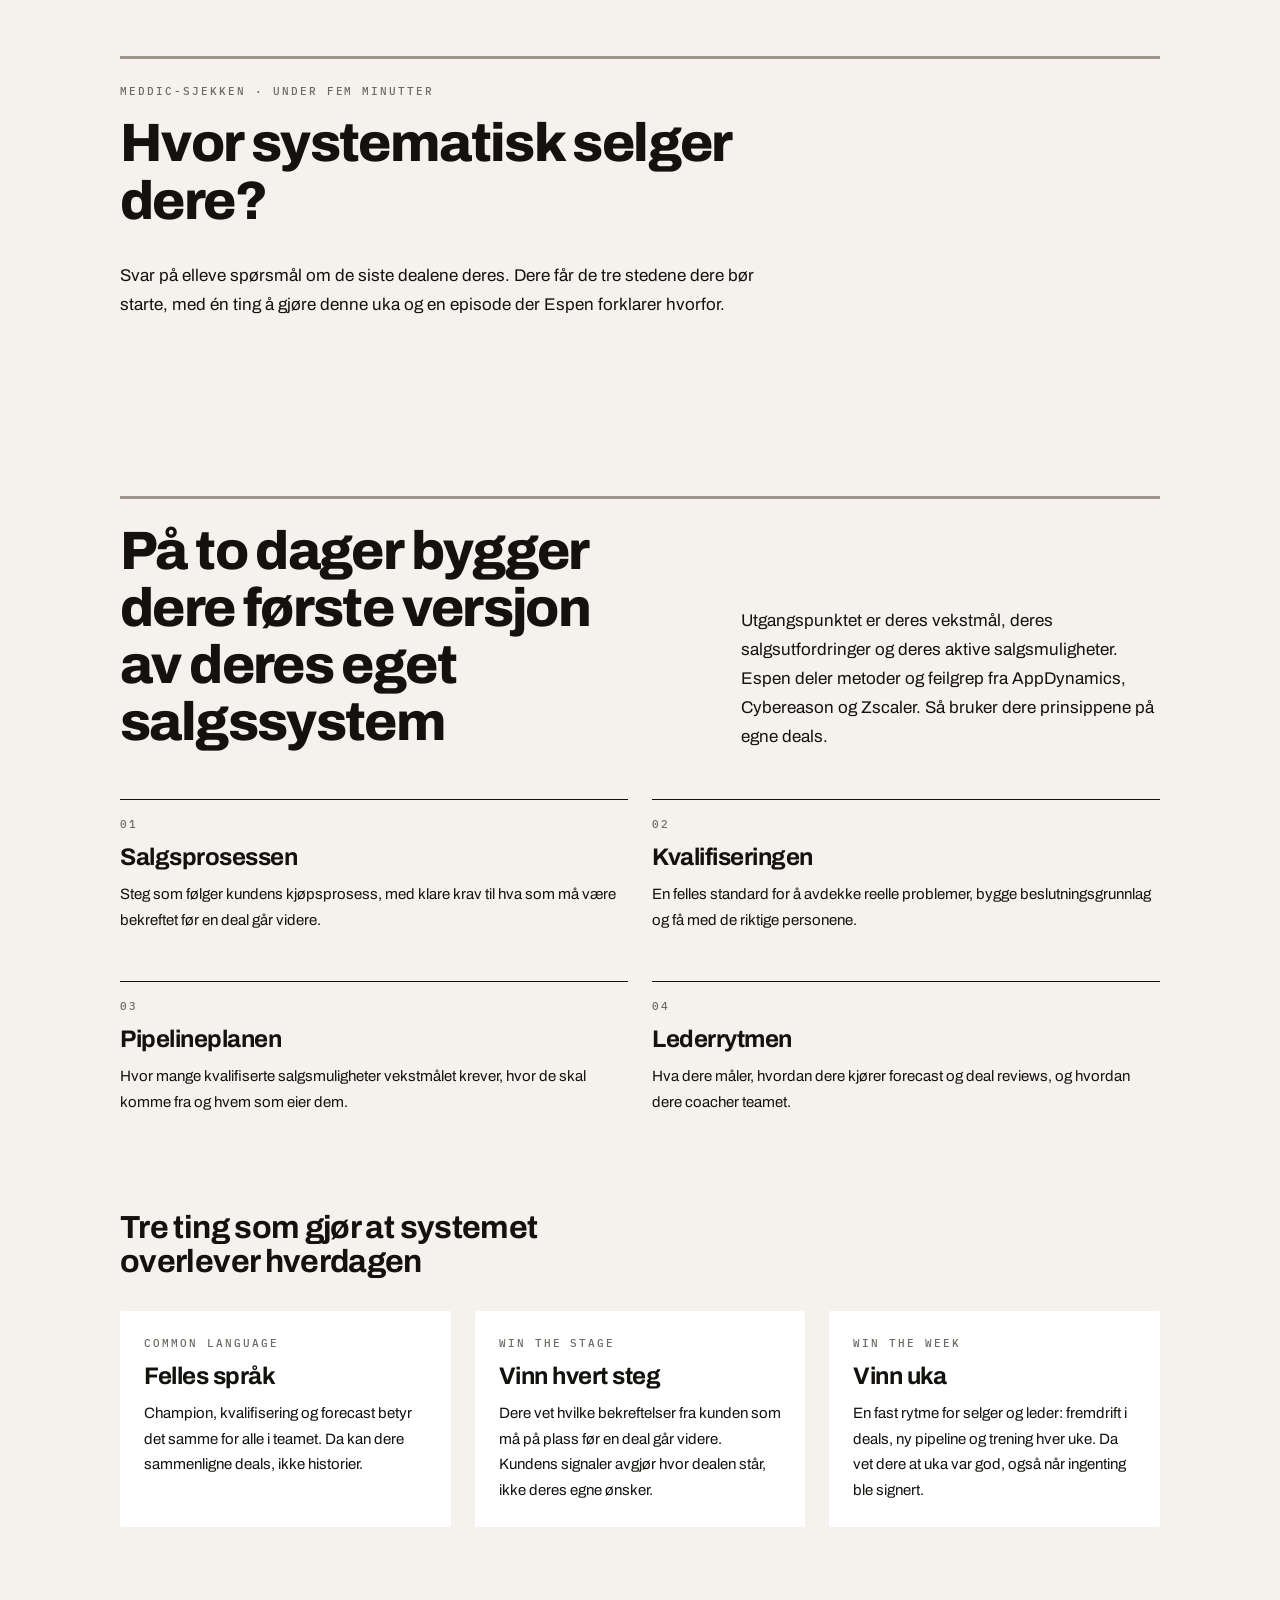
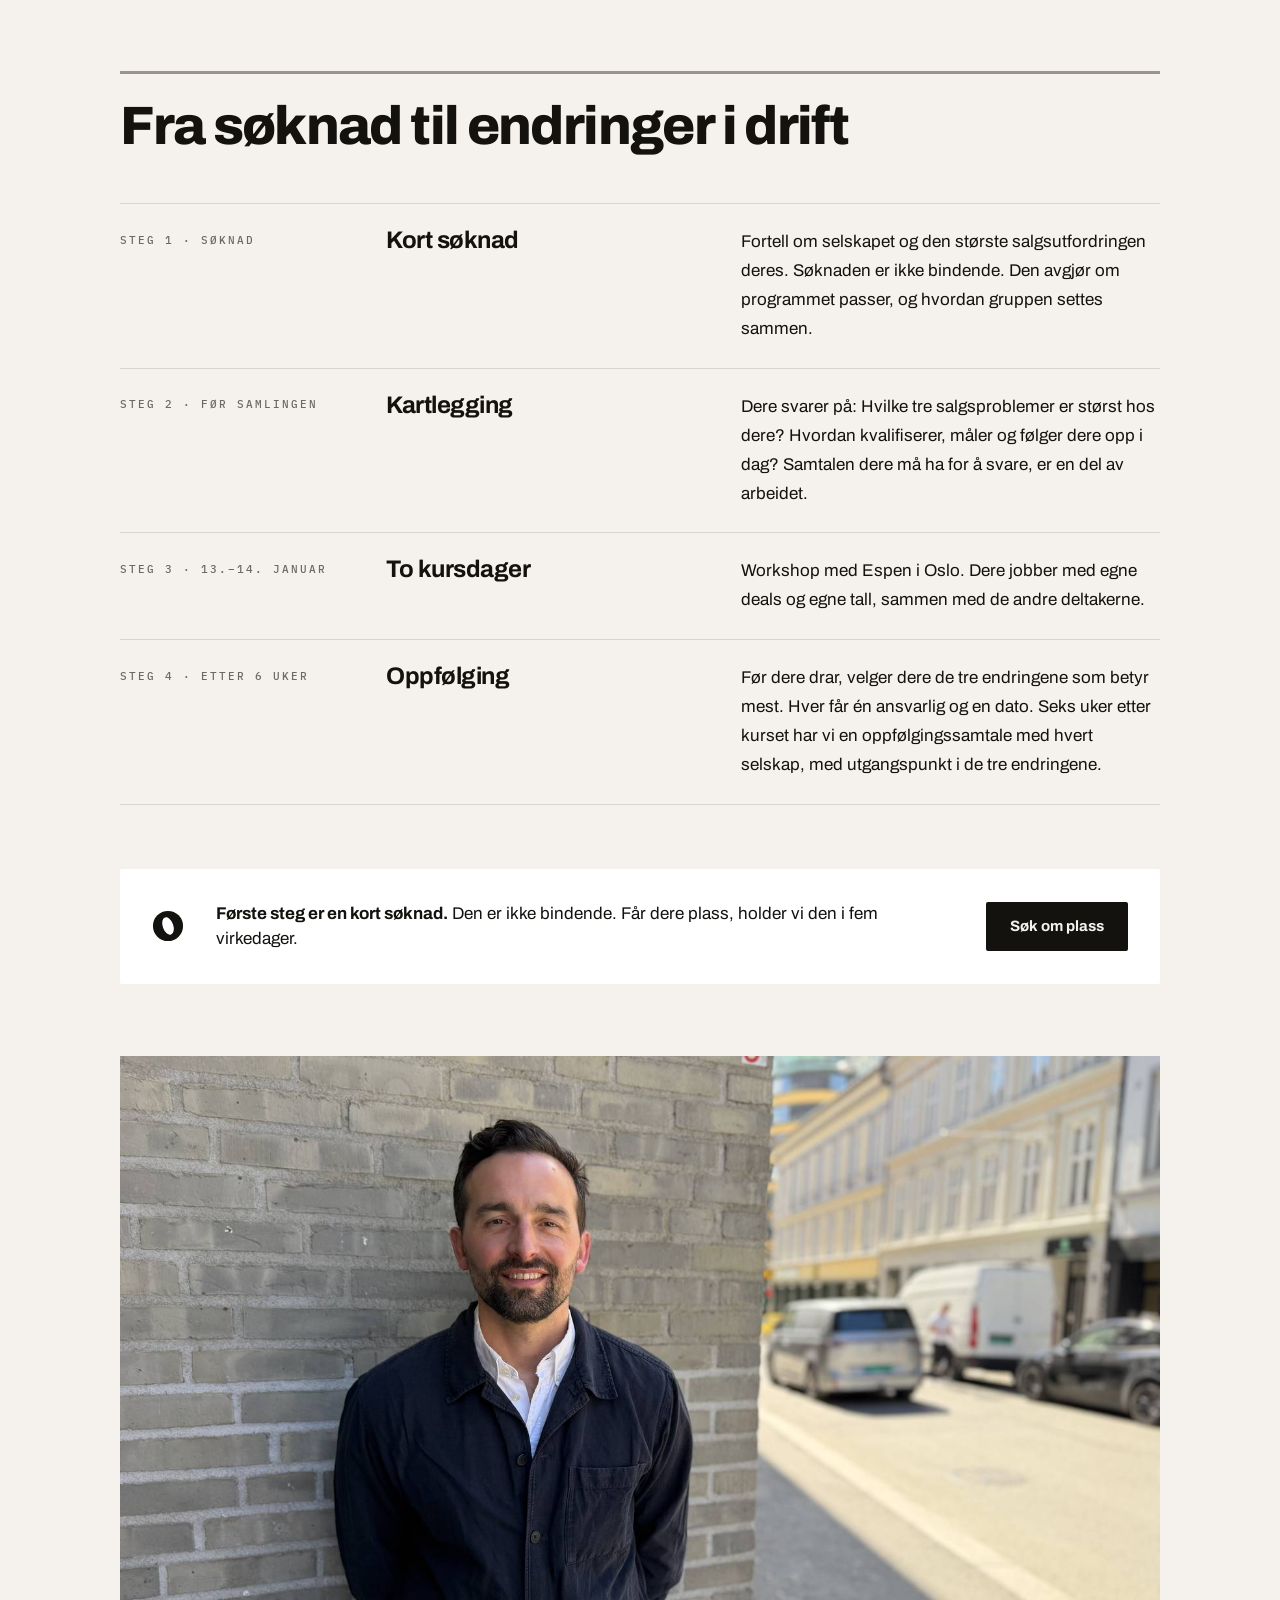
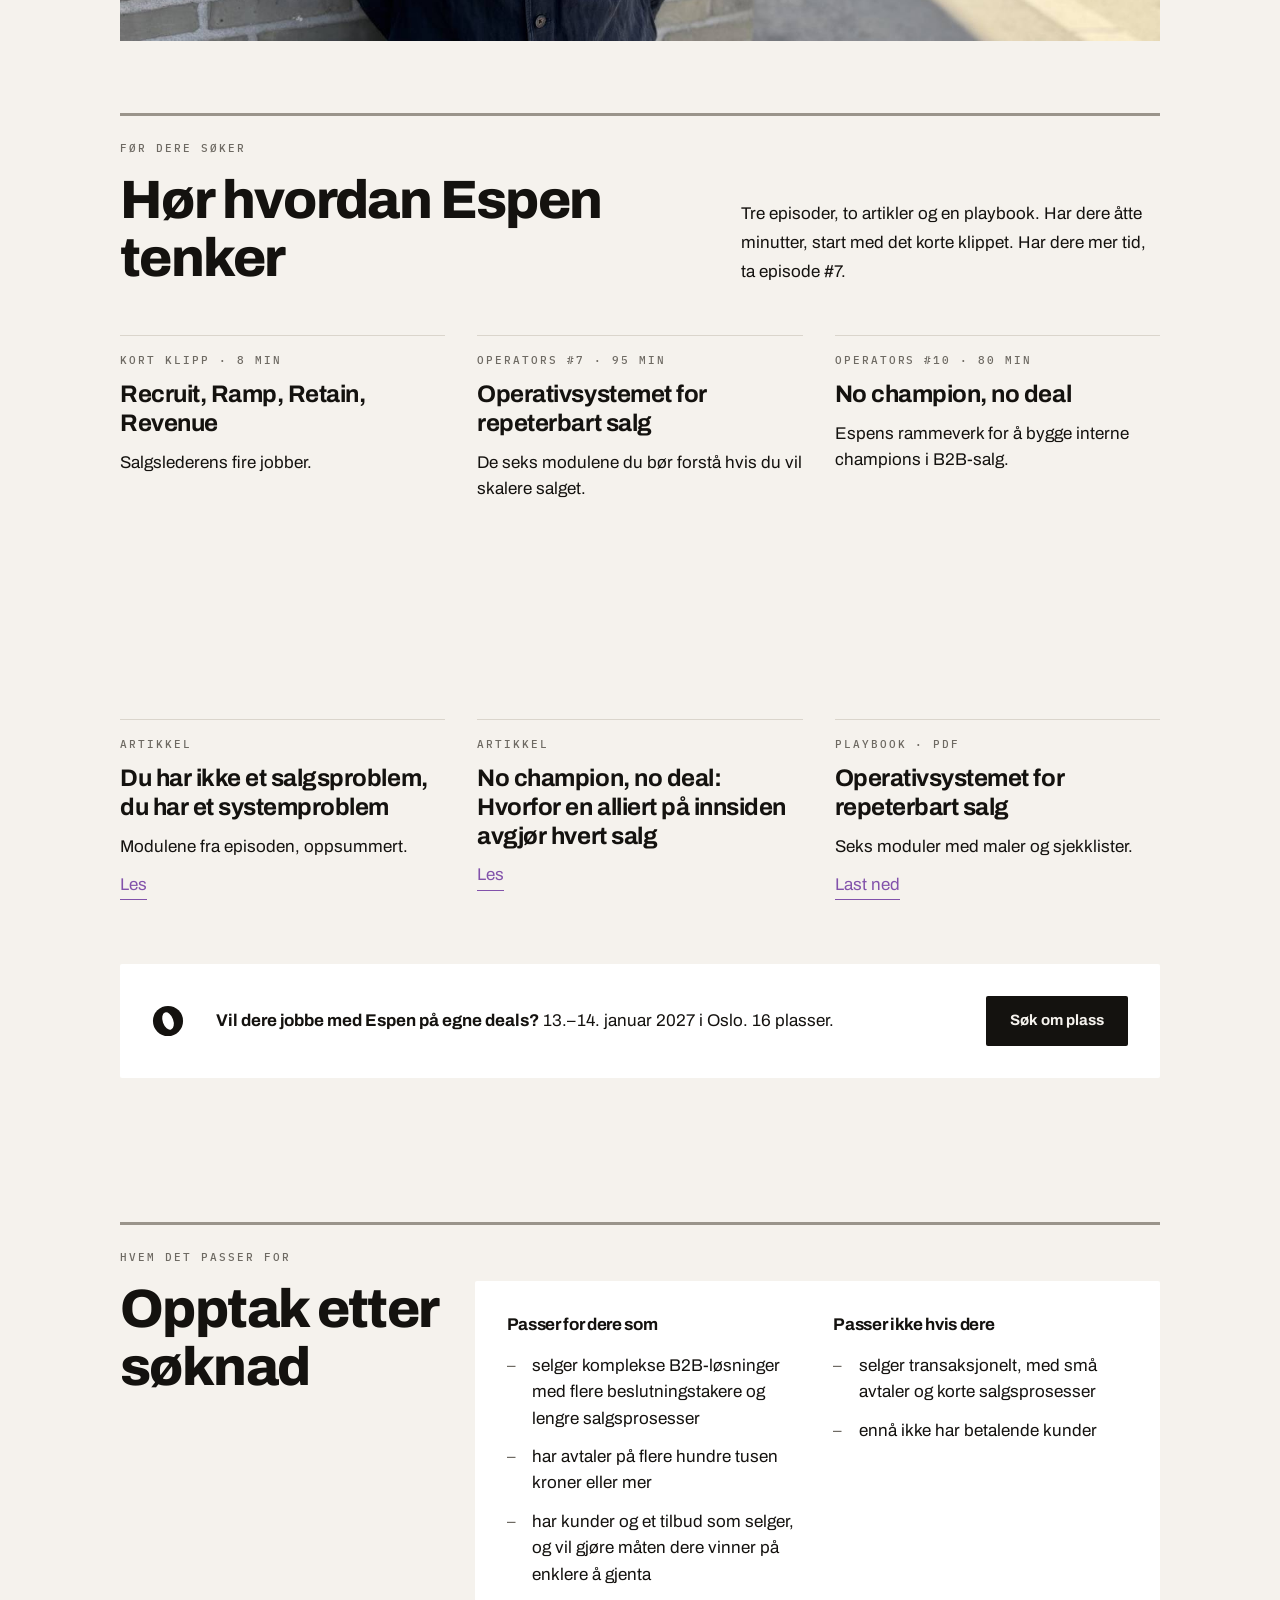
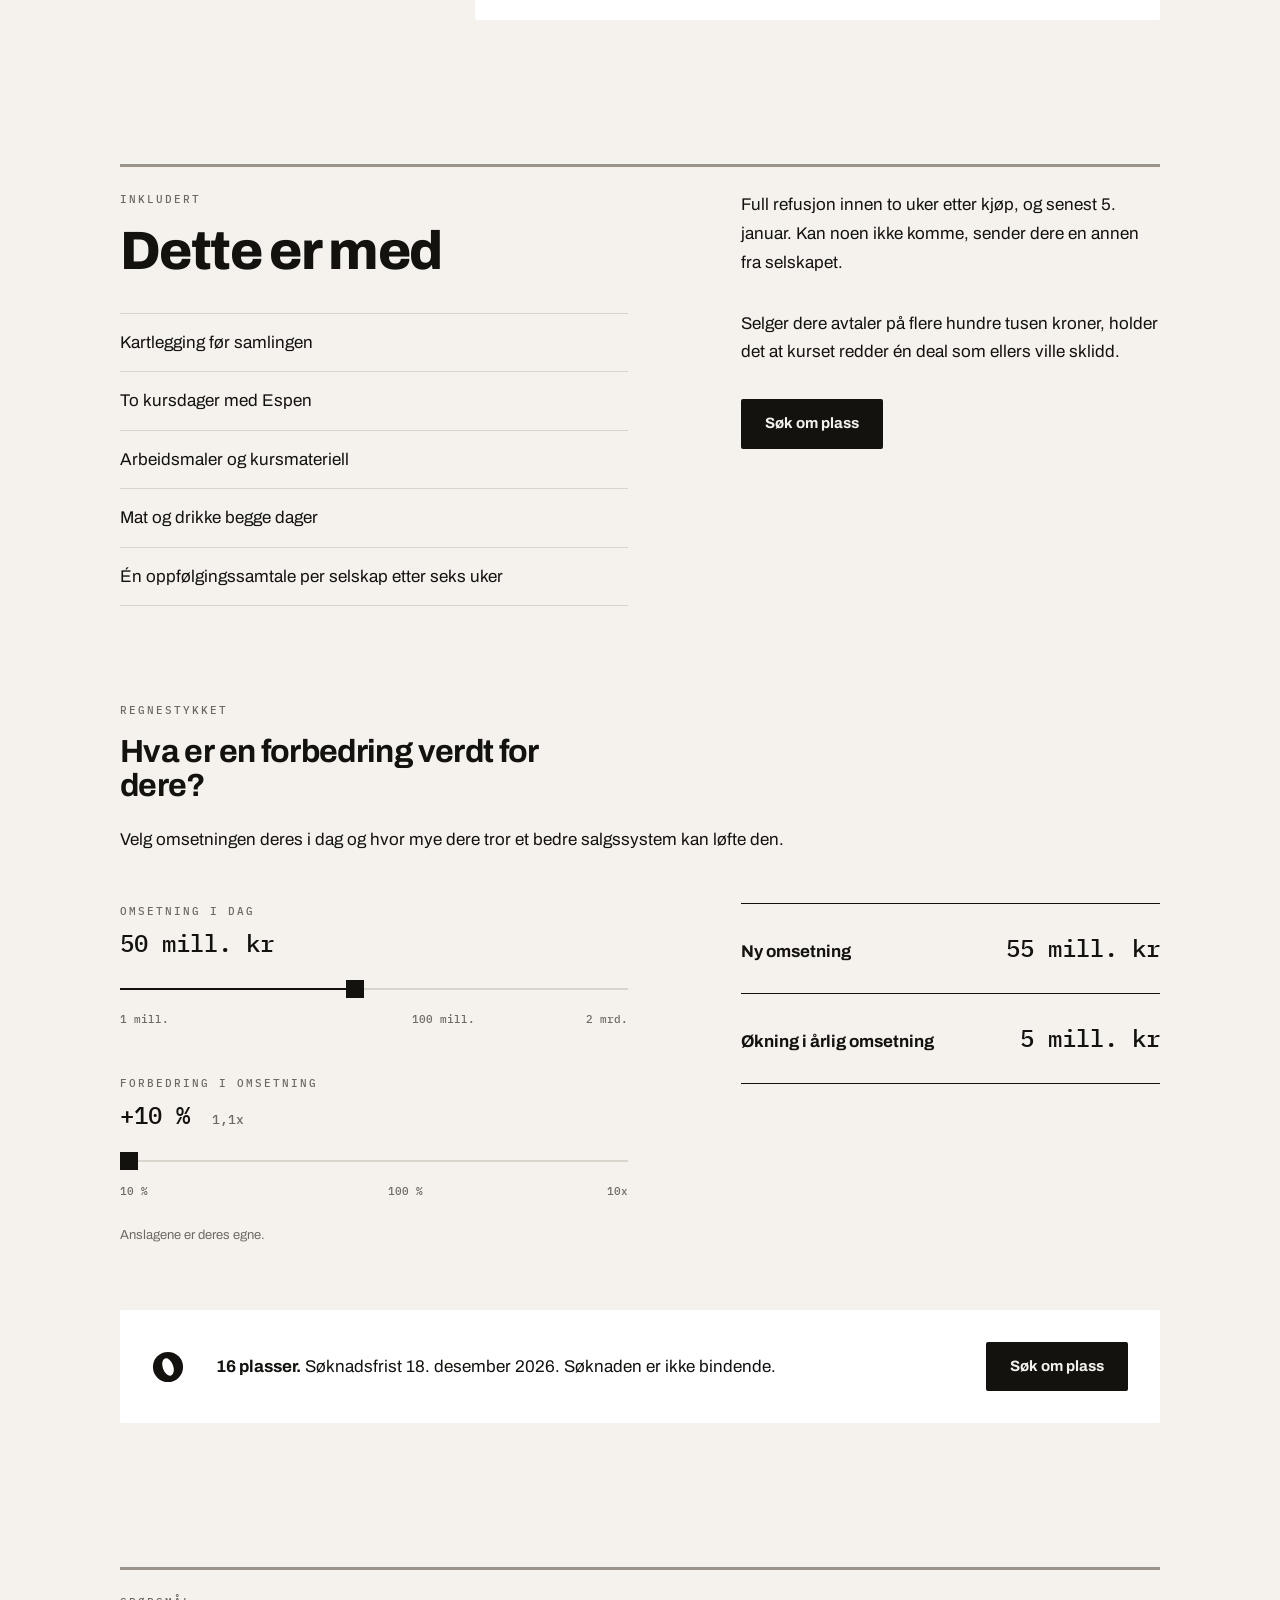
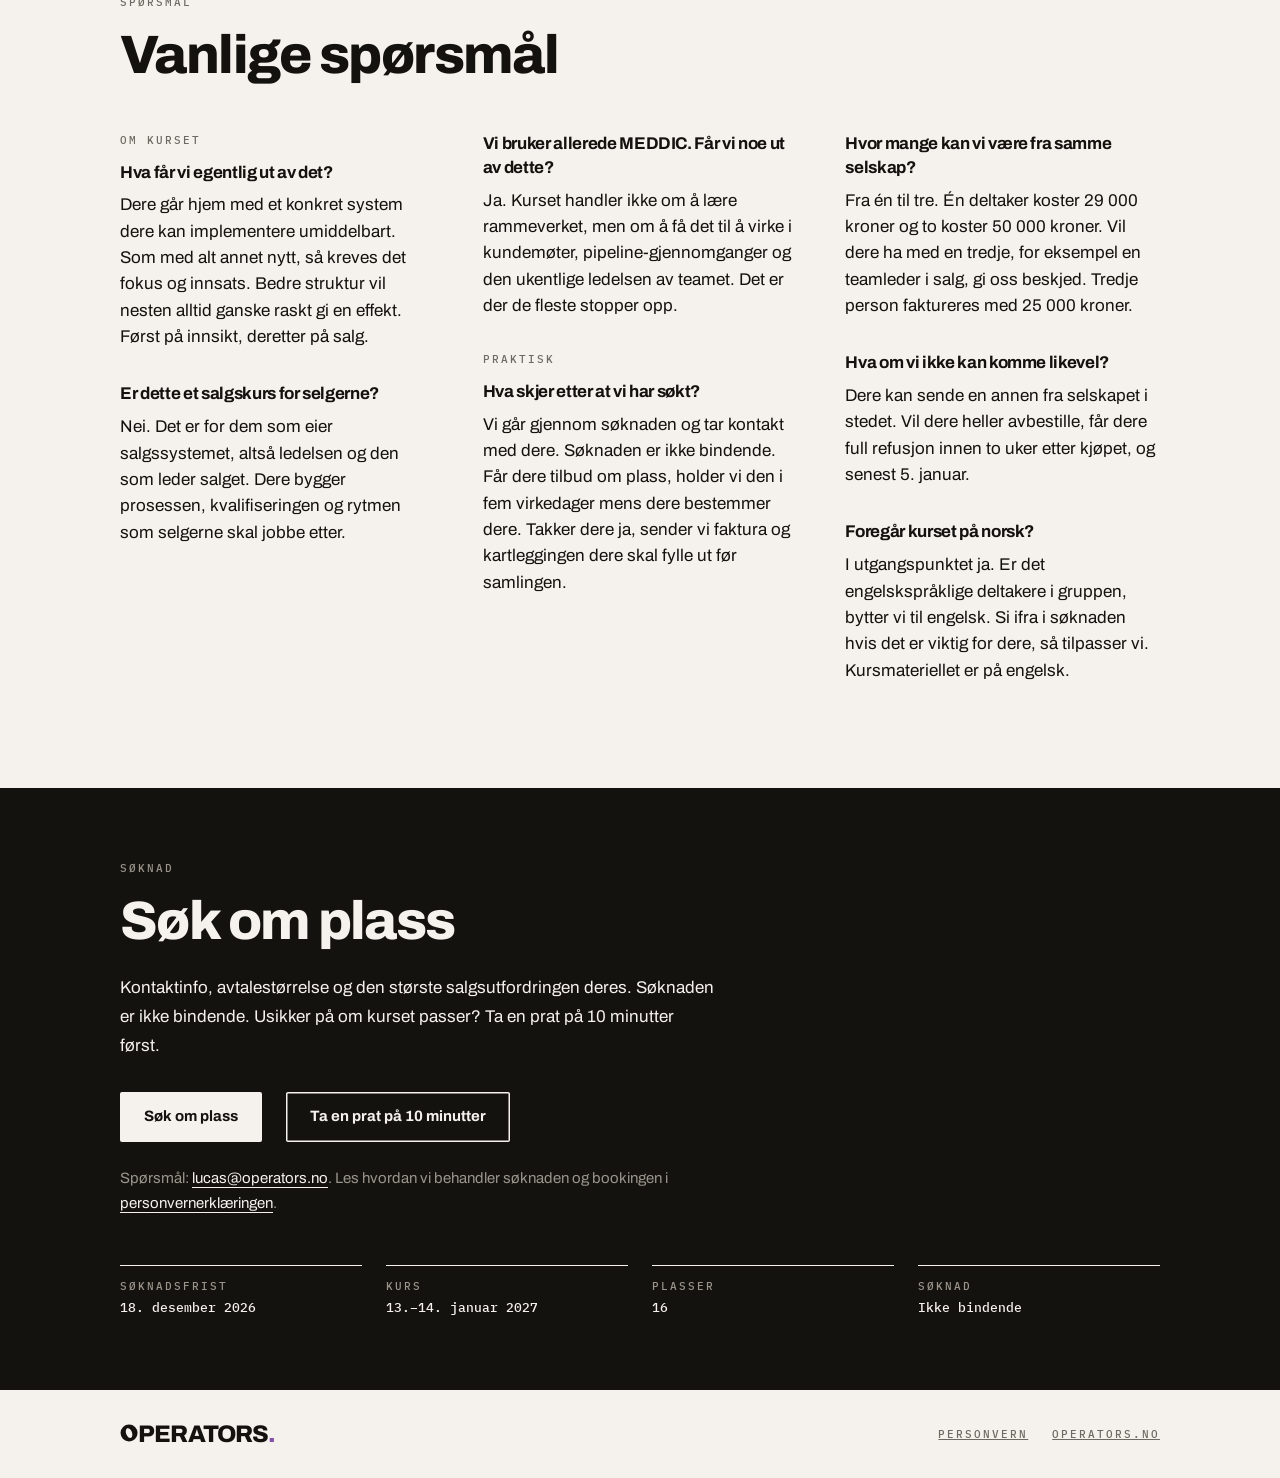
==== commit 8b7f5583: "MEDDIC-sjekken som modul på kurssiden, og oppdatert personvern Ny seksjon etter «Dere har et salgsmå" ====
--- a/b2b-salg/index.html
+++ b/b2b-salg/index.html
@@ -20,6 +20,7 @@
 <script async src="https://tally.so/widgets/embed.js"></script>
 <script>window.va=window.va||function(){(window.vaq=window.vaq||[]).push(arguments)};</script>
 <script defer src="/_vercel/insights/script.js"></script>
+<script defer src="/b2b-salg/sjekk/embed.js?v=1"></script>
 </head>
 <body>
 <header class="site-head">
@@ -121,6 +122,19 @@
         <li><span class="op-label">04</span><span>Hva gjenstår før dere kan regne med inntekten?</span></li>
       </ol>
       <p class="body-l">Mange bruker allerede MEDDIC, SPIN eller Challenger. Problemet er sjelden å kjenne metodene. Problemet er å få dem til å virke i kundemøter, i pipeline-gjennomganger og i den ukentlige ledelsen av teamet.</p>
+    </div>
+  </div>
+</section>
+
+<!-- MEDDIC-SJEKKEN (koden ligger i et eget prosjekt, se vercel.json) -->
+<section class="section" id="sjekk">
+  <div class="wrap grid">
+    <div class="span-8">
+      <p class="op-label">MEDDIC-sjekken · Under fem minutter</p>
+      <h2 class="h2">Hvor systematisk selger dere?</h2>
+      <p class="body-l" style="margin-top:var(--op-space-6)">Svar på elleve spørsmål om de siste dealene deres. Dere får de tre stedene dere bør starte, med én ting å gjøre denne uka og en episode der Espen forklarer hvorfor.</p>
+      <div data-meddic-sjekk style="margin-top:var(--op-space-6)"></div>
+      <noscript><p class="body-l"><a href="/b2b-salg/sjekk/">Ta sjekken på en egen side</a>.</p></noscript>
     </div>
   </div>
 </section>
